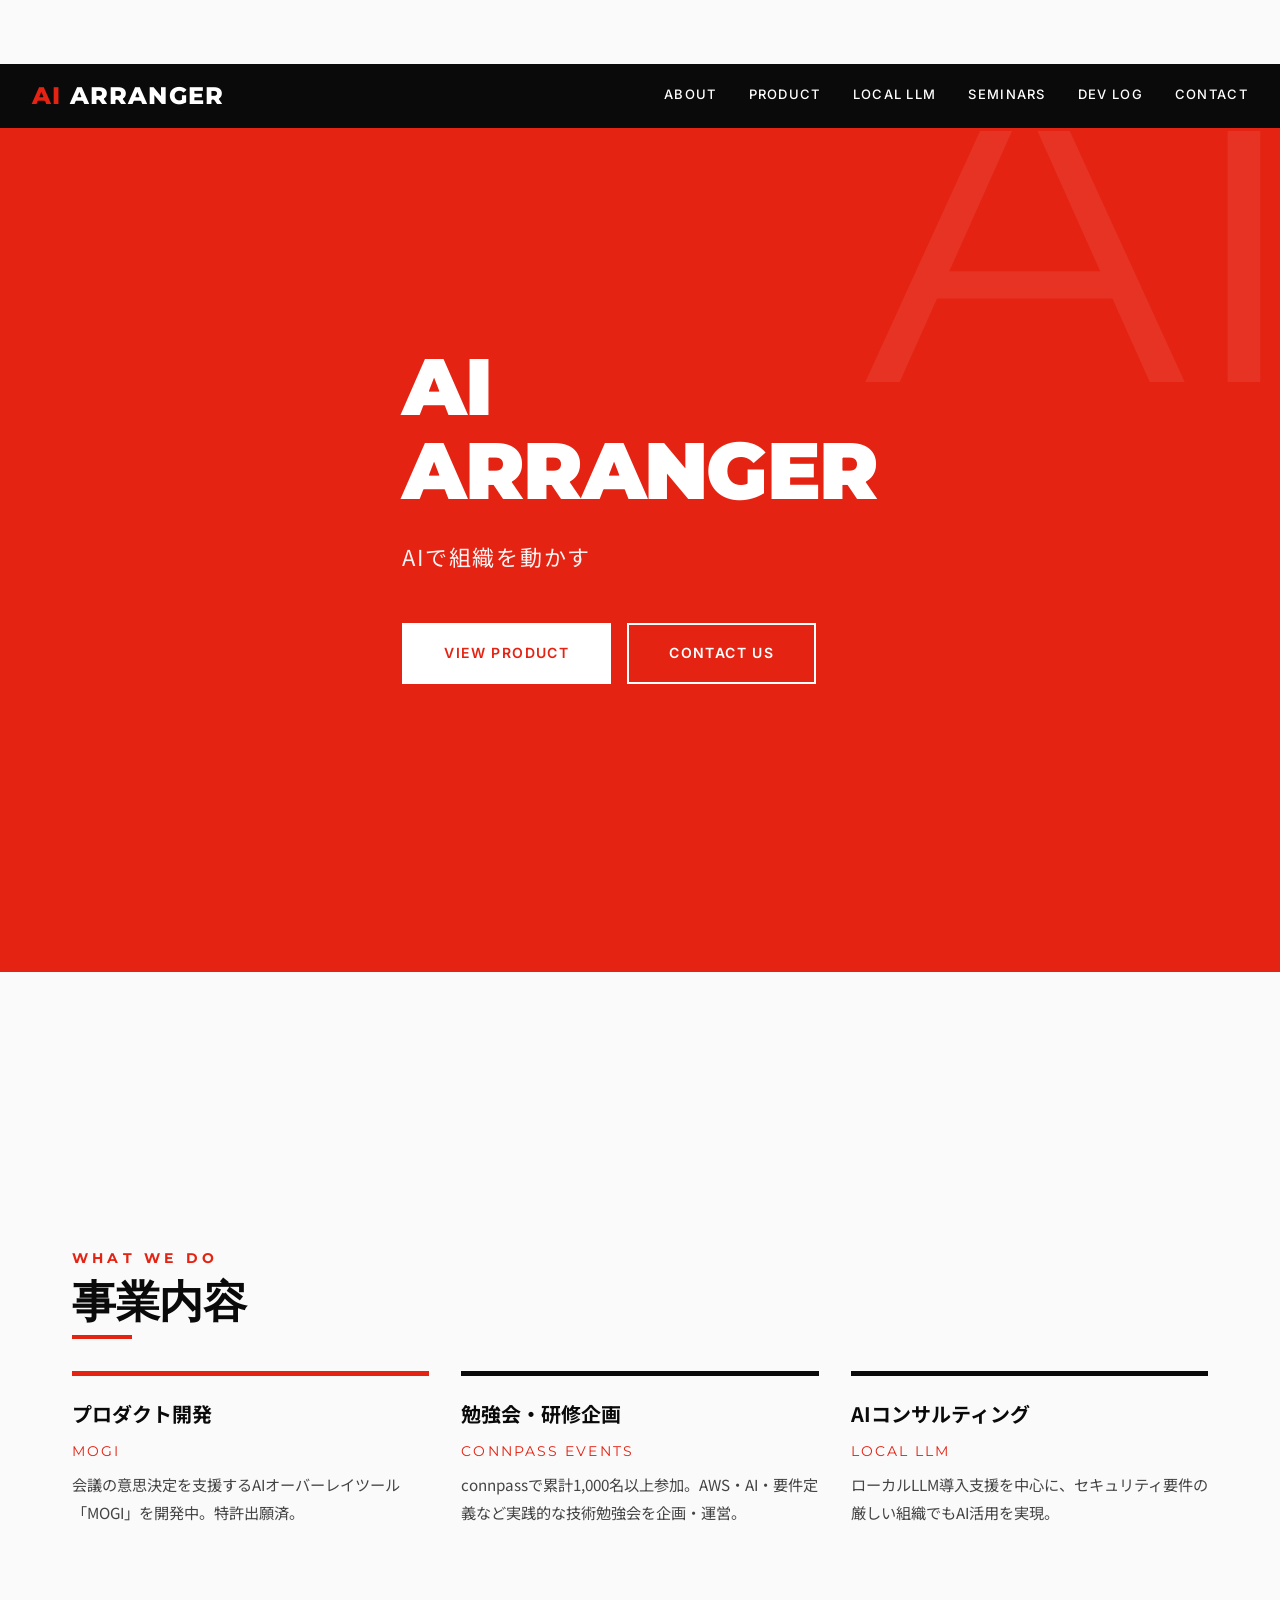
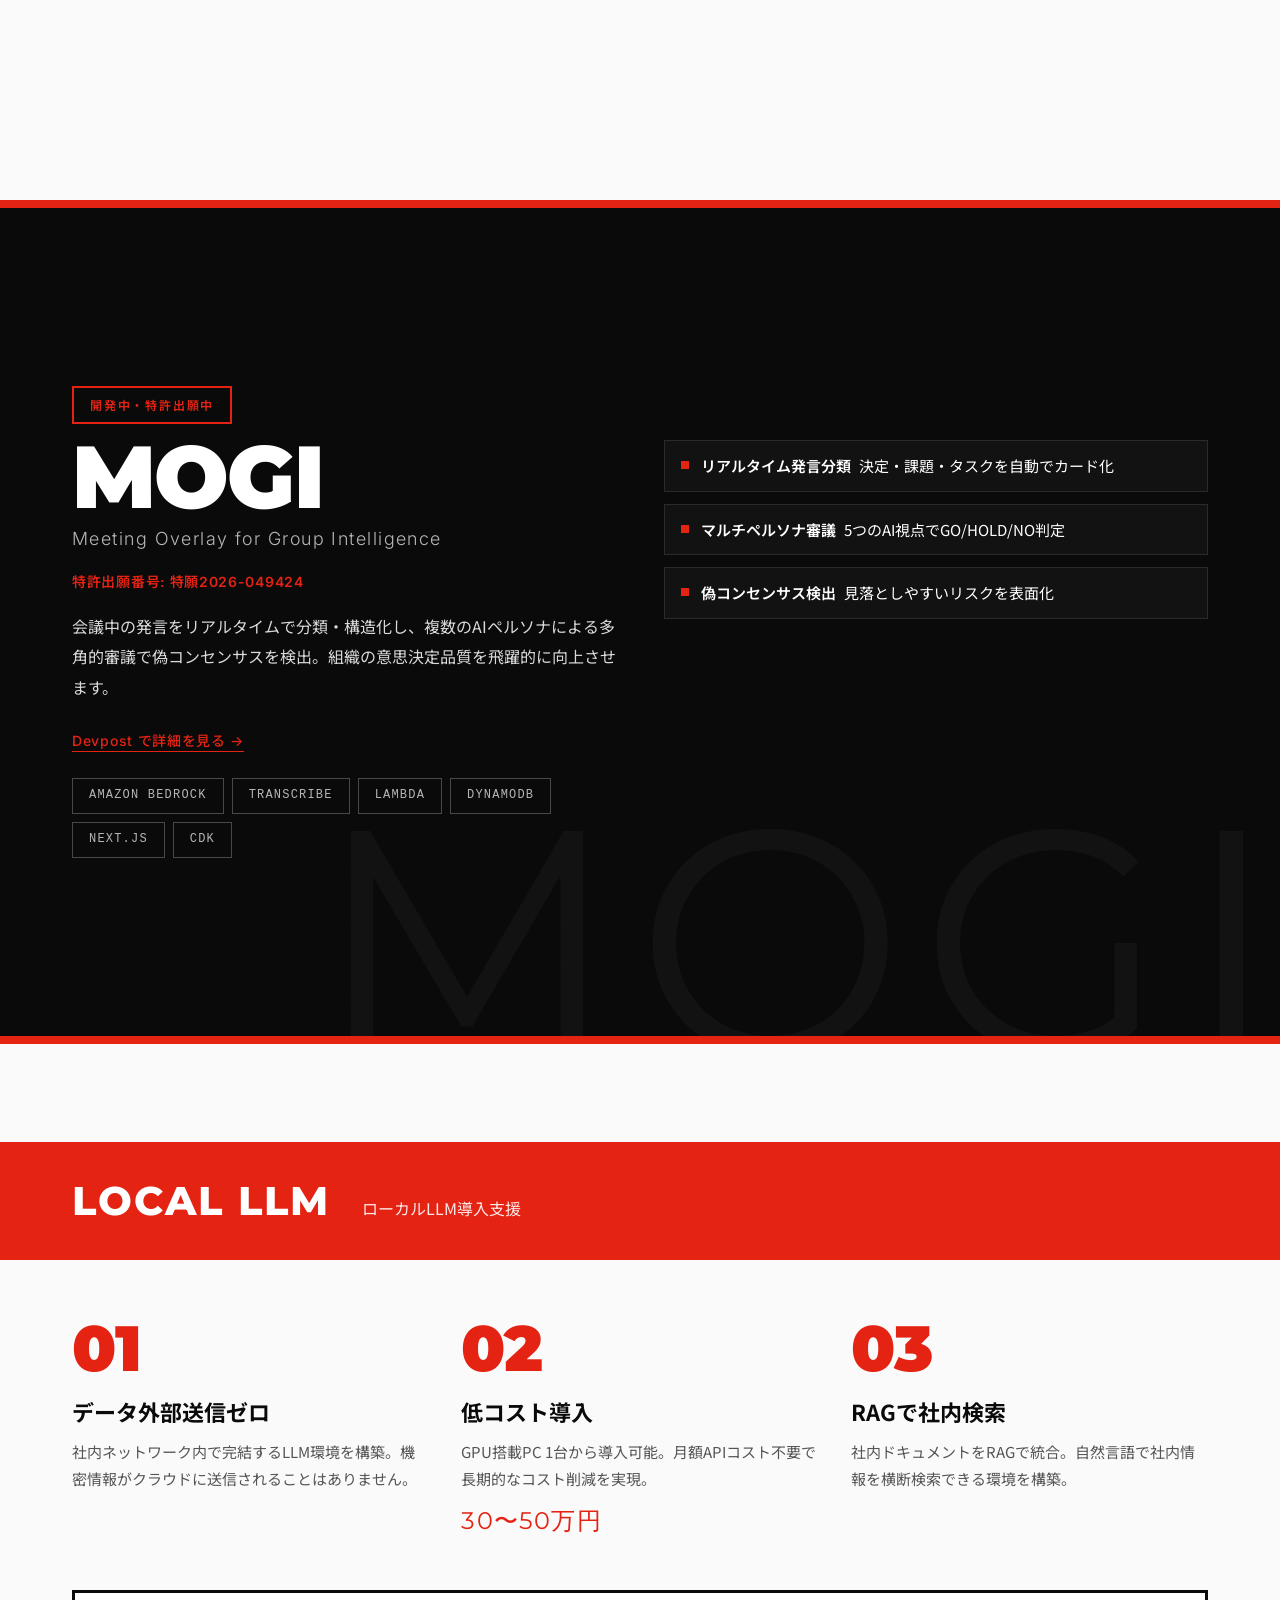
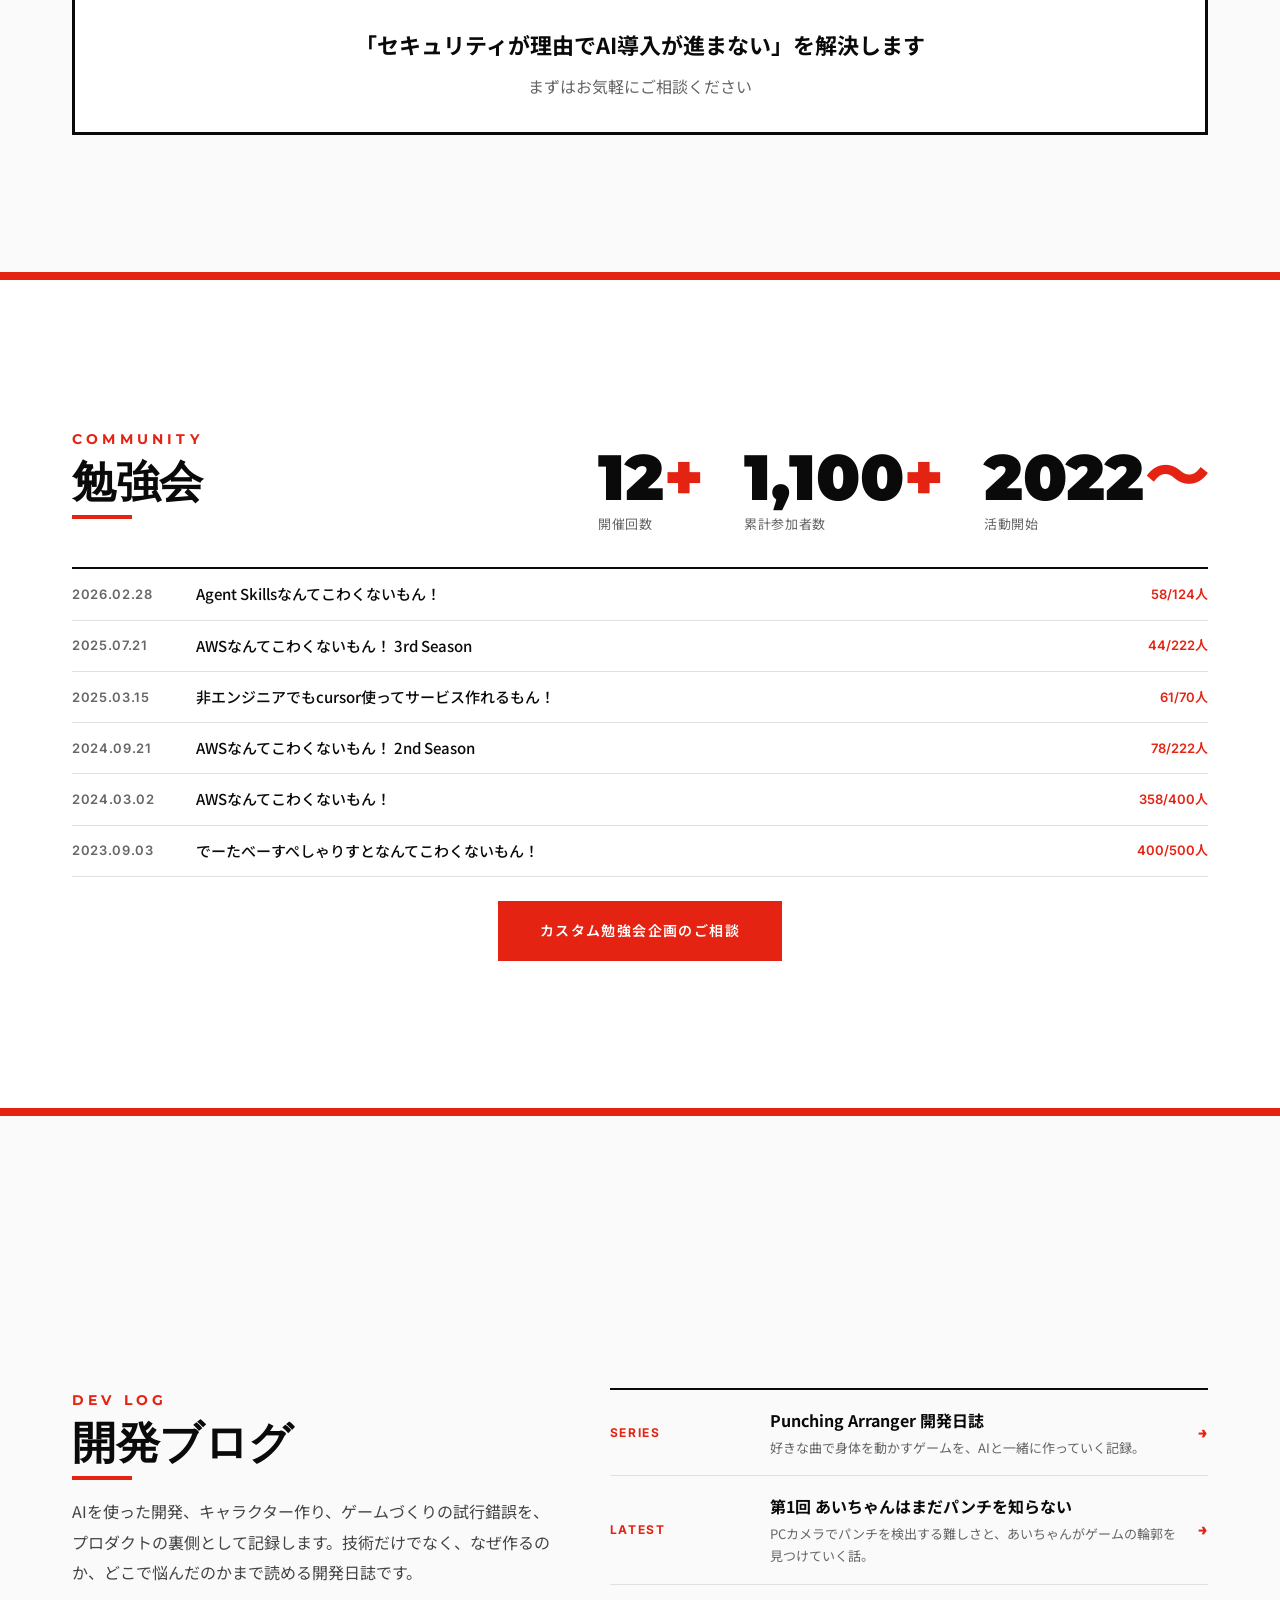
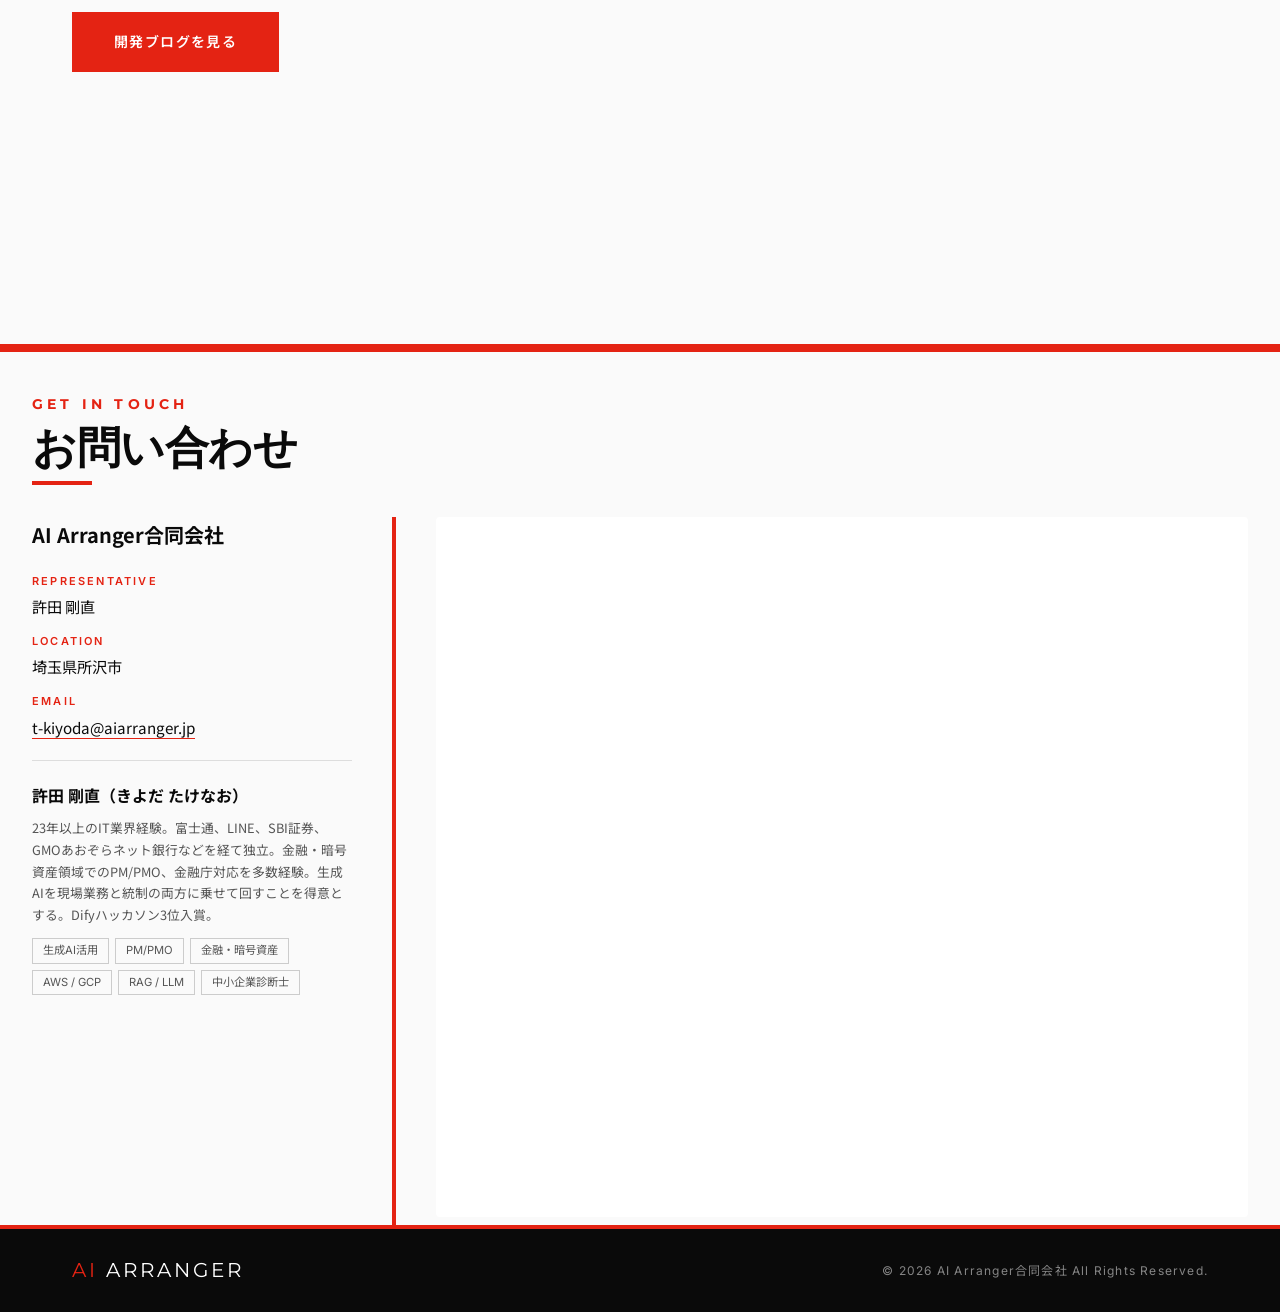
==== index.html @ 2f61cd4c "Sync site from aiarranger-os: add blog and DEV LOG section aiarranger-os/docs/ 配下を反映: - docs/index.h" ====
<!DOCTYPE html>
<html lang="ja">
<head>
<meta charset="UTF-8">
<meta name="viewport" content="width=device-width, initial-scale=1.0">
<title>AI Arranger合同会社 | AIで組織を動かす</title>
<link rel="preconnect" href="https://fonts.googleapis.com">
<link rel="preconnect" href="https://fonts.gstatic.com" crossorigin>
<link href="https://fonts.googleapis.com/css2?family=Montserrat:wght@400;500;600;700;800;900&family=Inter:wght@300;400;500;600;700&family=Noto+Sans+JP:wght@300;400;500;600;700&display=swap" rel="stylesheet">
<style>
/* ===== RESET & BASE ===== */
*, *::before, *::after {
  margin: 0;
  padding: 0;
  box-sizing: border-box;
}

:root {
  --red: #e42313;
  --black: #0a0a0a;
  --white: #ffffff;
  --bg: #fafafa;
  --font-display: 'Montserrat', sans-serif;
  --font-body: 'Inter', 'Noto Sans JP', sans-serif;
  --font-jp: 'Noto Sans JP', sans-serif;
  --font-mono: 'IBM Plex Mono', 'Courier New', monospace;
  --grid-gap: 2rem;
}

html {
  scroll-behavior: smooth;
  font-size: 16px;
  scroll-snap-type: y mandatory;
}

body {
  font-family: var(--font-body);
  background: var(--bg);
  color: var(--black);
  line-height: 1.75;
  -webkit-font-smoothing: antialiased;
  -moz-osx-font-smoothing: grayscale;
}

img {
  max-width: 100%;
  display: block;
}

a {
  color: inherit;
  text-decoration: none;
}

ul, ol {
  list-style: none;
}

/* ===== SCROLL SNAP ===== */
.snap-section {
  scroll-snap-align: start;
  scroll-margin-top: 64px;
  min-height: calc(100vh - 64px);
  display: flex;
  flex-direction: column;
  justify-content: center;
}

.hero {
  scroll-snap-align: start;
  min-height: 100vh;
  display: flex;
  align-items: center;
}

/* Hide red-block dividers for clean snap */
.red-block {
  display: none !important;
}

/* ===== UTILITY ===== */
.container {
  max-width: 1200px;
  margin: 0 auto;
  padding: 0 2rem;
}

.container--wide {
  max-width: 1400px;
  margin: 0 auto;
  padding: 0 2rem;
}

.section-label {
  font-family: var(--font-display);
  font-size: 0.875rem;
  font-weight: 700;
  letter-spacing: 0.3em;
  text-transform: uppercase;
  color: var(--red);
  margin-bottom: 0.5rem;
}

.section-title {
  font-family: var(--font-display);
  font-size: 2.75rem;
  font-weight: 900;
  letter-spacing: -0.01em;
  line-height: 1;
  margin-bottom: 0.75rem;
}

.red-rule {
  width: 60px;
  height: 4px;
  background: var(--red);
  border: none;
  margin-bottom: 1rem;
}

/* ===== NAVIGATION ===== */
.nav {
  position: fixed;
  top: 0;
  left: 0;
  width: 100%;
  background: var(--black);
  z-index: 1000;
  border-bottom: 3px solid var(--red);
}

.nav__inner {
  display: flex;
  align-items: center;
  justify-content: space-between;
  height: 64px;
  max-width: 1400px;
  margin: 0 auto;
  padding: 0 2rem;
}

.nav__logo {
  font-family: var(--font-display);
  font-size: 1.5rem;
  font-weight: 800;
  color: var(--white);
  letter-spacing: 0.05em;
}

.nav__logo span {
  color: var(--red);
}

.nav__links {
  display: flex;
  gap: 2rem;
  align-items: center;
}

.nav__links a {
  font-family: var(--font-body);
  font-size: 0.8125rem;
  font-weight: 500;
  color: var(--white);
  letter-spacing: 0.1em;
  text-transform: uppercase;
  position: relative;
  padding-bottom: 4px;
  transition: color 0.2s;
}

.nav__links a::after {
  content: '';
  position: absolute;
  bottom: 0;
  left: 0;
  width: 0;
  height: 2px;
  background: var(--red);
  transition: width 0.3s ease;
}

.nav__links a:hover::after {
  width: 100%;
}

.nav__links a:hover {
  color: var(--red);
}

/* Mobile menu toggle */
.nav__toggle {
  display: none;
  flex-direction: column;
  gap: 5px;
  cursor: pointer;
  background: none;
  border: none;
  padding: 4px;
}

.nav__toggle span {
  display: block;
  width: 24px;
  height: 2px;
  background: var(--white);
  transition: transform 0.3s, opacity 0.3s;
}

/* ===== HERO ===== */
.hero {
  background: var(--red);
  padding: 2rem;
  margin-top: 64px;
  position: relative;
  overflow: hidden;
  box-sizing: border-box;
}

.hero::before {
  content: 'AI';
  position: absolute;
  top: -0.15em;
  right: -0.05em;
  font-family: var(--font-display);
  font-size: 28rem;
  color: rgba(255, 255, 255, 0.07);
  line-height: 1;
  pointer-events: none;
  letter-spacing: -0.02em;
}

.hero__inner {
  max-width: 1200px;
  margin: 0 auto;
  position: relative;
  z-index: 1;
}

.hero__title {
  font-family: var(--font-display);
  font-size: 5rem;
  font-weight: 900;
  color: var(--white);
  letter-spacing: -0.02em;
  line-height: 1.05;
  text-transform: uppercase;
  margin-bottom: 1.5rem;
}

.hero__tagline {
  font-family: var(--font-jp);
  font-size: 1.375rem;
  font-weight: 400;
  color: var(--white);
  letter-spacing: 0.08em;
  margin-bottom: 3rem;
  opacity: 0.95;
}

.hero__actions {
  display: flex;
  gap: 1rem;
  flex-wrap: wrap;
}

.btn {
  display: inline-block;
  font-family: var(--font-body);
  font-size: 0.875rem;
  font-weight: 600;
  letter-spacing: 0.1em;
  text-transform: uppercase;
  padding: 1rem 2.5rem;
  border: 2px solid var(--white);
  background: var(--white);
  color: var(--red);
  cursor: pointer;
  transition: all 0.25s ease;
  border-radius: 0;
}

.btn:hover {
  background: transparent;
  color: var(--white);
}

.btn--outline {
  background: transparent;
  color: var(--white);
}

.btn--outline:hover {
  background: var(--white);
  color: var(--red);
}

.btn--dark {
  border-color: var(--red);
  background: var(--red);
  color: var(--white);
}

.btn--dark:hover {
  background: transparent;
  color: var(--red);
  border-color: var(--red);
}

/* ===== RED DIVIDER BLOCK ===== */
.red-block {
  background: var(--red);
  height: 8px;
}

.red-block--thick {
  height: 80px;
  display: flex;
  align-items: center;
  justify-content: center;
}

.red-block--thick .label {
  font-family: var(--font-display);
  font-size: 1.25rem;
  font-weight: 700;
  letter-spacing: 0.3em;
  color: var(--white);
  text-transform: uppercase;
}

/* ===== ABOUT (事業内容) ===== */
.about {
  padding: 3rem 0;
  background: var(--bg);
  border-top: 8px solid var(--red);
}

.about__header {
  margin-bottom: 2rem;
}

.about__grid {
  display: grid;
  grid-template-columns: repeat(3, 1fr);
  gap: var(--grid-gap);
}

.about__card {
  padding-top: 1.25rem;
  border-top: 5px solid var(--black);
}

.about__card:first-child {
  border-top-color: var(--red);
}

.about__card-number {
  font-family: var(--font-display);
  font-size: 3rem;
  font-weight: 900;
  color: var(--red);
  line-height: 1;
  margin-bottom: 0.5rem;
  opacity: 0.3;
}

.about__card:first-child .about__card-number {
  opacity: 1;
}

.about__card-icon {
  width: 40px;
  height: 40px;
  margin-bottom: 0.75rem;
  position: relative;
}

/* CSS-only icons */
.icon-product {
  border: 3px solid var(--black);
  width: 40px;
  height: 40px;
  position: relative;
}

.icon-product::before {
  content: '';
  position: absolute;
  top: 8px;
  left: 8px;
  width: 12px;
  height: 12px;
  background: var(--red);
}

.icon-product::after {
  content: '';
  position: absolute;
  bottom: 6px;
  right: 6px;
  width: 16px;
  height: 3px;
  background: var(--black);
  box-shadow: 0 -6px 0 var(--black);
}

.icon-seminar {
  width: 40px;
  height: 40px;
  border-bottom: 3px solid var(--black);
  position: relative;
}

.icon-seminar::before {
  content: '';
  position: absolute;
  bottom: 0;
  left: 4px;
  width: 10px;
  height: 28px;
  border: 3px solid var(--black);
  border-bottom: none;
}

.icon-seminar::after {
  content: '';
  position: absolute;
  bottom: 0;
  right: 4px;
  width: 10px;
  height: 20px;
  border: 3px solid var(--black);
  border-bottom: none;
}

.icon-consulting {
  width: 40px;
  height: 40px;
  border: 3px solid var(--black);
  border-radius: 50%;
  position: relative;
}

.icon-consulting::before {
  content: '';
  position: absolute;
  top: 50%;
  left: 50%;
  transform: translate(-50%, -50%);
  width: 14px;
  height: 14px;
  background: var(--red);
  border-radius: 50%;
}

.about__card-title {
  font-family: var(--font-jp);
  font-size: 1.25rem;
  font-weight: 700;
  margin-bottom: 0.5rem;
}

.about__card-subtitle {
  font-family: var(--font-display);
  font-size: 0.875rem;
  letter-spacing: 0.15em;
  color: var(--red);
  margin-bottom: 0.5rem;
  text-transform: uppercase;
}

.about__card-text {
  font-family: var(--font-jp);
  font-size: 0.95rem;
  line-height: 1.8;
  color: #444;
}

/* ===== PRODUCT (MOGI) ===== */
.product {
  background: var(--black);
  color: var(--white);
  padding: 3rem 0;
  position: relative;
  overflow: hidden;
  border-top: 8px solid var(--red);
}

.product::after {
  content: 'MOGI';
  position: absolute;
  bottom: -0.2em;
  right: -0.05em;
  font-family: var(--font-display);
  font-size: 20rem;
  color: rgba(255, 255, 255, 0.03);
  line-height: 1;
  pointer-events: none;
  letter-spacing: 0.05em;
}

.product__badge {
  display: inline-block;
  font-family: var(--font-body);
  font-size: 0.75rem;
  font-weight: 600;
  letter-spacing: 0.15em;
  text-transform: uppercase;
  padding: 0.4rem 1rem;
  border: 2px solid var(--red);
  color: var(--red);
  margin-bottom: 1rem;
}

.product__layout {
  display: grid;
  grid-template-columns: 1fr 1fr;
  gap: 3rem;
  align-items: start;
}

.product__title {
  font-family: var(--font-display);
  font-size: 5.5rem;
  font-weight: 900;
  letter-spacing: -0.02em;
  line-height: 0.85;
  margin-bottom: 0.5rem;
  position: relative;
  z-index: 1;
}

.product__subtitle {
  font-family: var(--font-body);
  font-size: 1.125rem;
  font-weight: 300;
  letter-spacing: 0.08em;
  opacity: 0.7;
  margin-bottom: 1rem;
}

.product__patent {
  font-family: var(--font-body);
  font-size: 0.875rem;
  color: var(--red);
  font-weight: 600;
  letter-spacing: 0.05em;
  margin-bottom: 1rem;
}

.product__desc {
  font-family: var(--font-jp);
  font-size: 1rem;
  line-height: 1.9;
  max-width: 700px;
  opacity: 0.85;
  margin-bottom: 1.5rem;
}

.product__features {
  display: flex;
  flex-direction: column;
  gap: 0.75rem;
  position: relative;
  z-index: 1;
}

.product__feature {
  display: flex;
  align-items: flex-start;
  gap: 0.75rem;
  padding: 0.75rem 1rem;
  border: 1px solid rgba(255, 255, 255, 0.1);
  background: rgba(255, 255, 255, 0.03);
  transition: border-color 0.3s;
}

.product__feature:hover {
  border-color: var(--red);
}

.product__feature-marker {
  flex-shrink: 0;
  width: 8px;
  height: 8px;
  background: var(--red);
  margin-top: 0.5rem;
}

.product__feature-text {
  font-family: var(--font-jp);
  font-size: 0.9375rem;
  line-height: 1.7;
}

.product__feature-text strong {
  font-weight: 600;
  margin-right: 0.5rem;
}

.product__devpost {
  margin-top: 1.25rem;
}

.product__devpost a {
  font-family: var(--font-body);
  font-size: 0.875rem;
  color: var(--red);
  font-weight: 500;
  letter-spacing: 0.05em;
  border-bottom: 1px solid var(--red);
  padding-bottom: 2px;
  transition: opacity 0.3s;
}

.product__devpost a:hover {
  opacity: 0.7;
}

/* Flow steps */
.product__flow {
  margin-bottom: 3rem;
}

.product__flow-title {
  font-family: var(--font-display);
  font-size: 1.5rem;
  font-weight: 700;
  letter-spacing: 0.2em;
  margin-bottom: 2rem;
  text-transform: uppercase;
}

.product__flow-steps {
  display: grid;
  grid-template-columns: repeat(4, 1fr);
  gap: 1.5rem;
}

.product__flow-step {
  position: relative;
  padding: 1.5rem;
  border: 1px solid rgba(255, 255, 255, 0.15);
}

.product__flow-step-num {
  font-family: var(--font-display);
  font-size: 3rem;
  font-weight: 900;
  color: var(--red);
  line-height: 1;
  margin-bottom: 0.75rem;
}

.product__flow-step-label {
  font-family: var(--font-jp);
  font-size: 0.9375rem;
  font-weight: 500;
}

.product__flow-step-arrow {
  position: absolute;
  right: -1.1rem;
  top: 50%;
  transform: translateY(-50%);
  width: 0;
  height: 0;
  border-top: 8px solid transparent;
  border-bottom: 8px solid transparent;
  border-left: 10px solid var(--red);
  z-index: 2;
}

/* Tech tags */
.product__tech {
  display: flex;
  flex-wrap: wrap;
  gap: 0.5rem;
  margin-top: 1.5rem;
}

.product__tech-tag {
  font-family: 'Courier New', monospace;
  font-size: 0.75rem;
  letter-spacing: 0.1em;
  padding: 0.4rem 1rem;
  border: 1px solid rgba(255, 255, 255, 0.25);
  color: rgba(255, 255, 255, 0.7);
  text-transform: uppercase;
}

/* ===== LOCAL LLM ===== */
.local-llm {
  padding: 0;
  background: var(--bg);
  border-top: 8px solid var(--red);
}

.local-llm__header {
  background: var(--red);
  padding: 1.5rem 0;
}

.local-llm__header .container {
  display: flex;
  align-items: baseline;
  gap: 2rem;
}

.local-llm__header-title {
  font-family: var(--font-display);
  font-size: 2.5rem;
  font-weight: 800;
  color: var(--white);
  letter-spacing: 0.05em;
}

.local-llm__header-sub {
  font-family: var(--font-jp);
  font-size: 1rem;
  color: var(--white);
  opacity: 0.9;
}

.local-llm__body {
  padding: 2.5rem 0;
}

.local-llm__features {
  display: grid;
  grid-template-columns: repeat(3, 1fr);
  gap: var(--grid-gap);
  margin-bottom: 2rem;
}

.local-llm__feature {
  padding: 1rem 0;
}

.local-llm__feature-num {
  font-family: var(--font-display);
  font-size: 4rem;
  font-weight: 900;
  color: var(--red);
  line-height: 1;
  margin-bottom: 0.75rem;
}

.local-llm__feature-title {
  font-family: var(--font-jp);
  font-size: 1.375rem;
  font-weight: 700;
  margin-bottom: 0.5rem;
}

.local-llm__feature-text {
  font-family: var(--font-jp);
  font-size: 0.9375rem;
  color: #555;
  line-height: 1.8;
}

.local-llm__feature-highlight {
  font-family: var(--font-display);
  font-size: 1.5rem;
  color: var(--red);
  letter-spacing: 0.05em;
  margin-top: 0.5rem;
}

/* Steps */
.local-llm__steps-title {
  font-family: var(--font-display);
  font-size: 1.5rem;
  letter-spacing: 0.2em;
  margin-bottom: 2rem;
  text-transform: uppercase;
}

.local-llm__steps {
  display: grid;
  grid-template-columns: repeat(3, 1fr);
  gap: var(--grid-gap);
  margin-bottom: 4rem;
}

.local-llm__step {
  padding: 2rem;
  border-top: 4px solid var(--red);
  background: var(--white);
}

.local-llm__step-num {
  font-family: var(--font-display);
  font-size: 2.5rem;
  font-weight: 900;
  color: var(--red);
  margin-bottom: 0.5rem;
}

.local-llm__step-title {
  font-family: var(--font-jp);
  font-size: 1.125rem;
  font-weight: 600;
  margin-bottom: 0.5rem;
}

.local-llm__step-text {
  font-family: var(--font-jp);
  font-size: 0.875rem;
  color: #555;
  line-height: 1.7;
}

.local-llm__cta {
  text-align: center;
  padding: 2rem;
  border: 3px solid var(--black);
  background: var(--white);
}

.local-llm__cta-text {
  font-family: var(--font-jp);
  font-size: 1.375rem;
  font-weight: 700;
  margin-bottom: 0.5rem;
}

.local-llm__cta-sub {
  font-family: var(--font-jp);
  font-size: 1rem;
  color: #666;
}

/* ===== SEMINARS ===== */
.seminars {
  background: var(--white);
  padding: 3rem 0;
  border-top: 8px solid var(--red);
}

.seminars__header {
  display: grid;
  grid-template-columns: 1fr 1fr;
  gap: 3rem;
  margin-bottom: 2rem;
  align-items: end;
}

.seminars__stats {
  display: flex;
  gap: 2.5rem;
}

.seminars__stat {
  text-align: left;
}

.seminars__stat-num {
  font-family: var(--font-display);
  font-size: 4rem;
  font-weight: 900;
  line-height: 1;
  color: var(--black);
}

.seminars__stat-num span {
  color: var(--red);
}

.seminars__stat-label {
  font-family: var(--font-jp);
  font-size: 0.8125rem;
  color: #666;
  letter-spacing: 0.05em;
  margin-top: 0.25rem;
}

.seminars__list {
  border-top: 2px solid var(--black);
}

.seminars__item {
  display: grid;
  grid-template-columns: 100px 1fr auto;
  gap: 1.5rem;
  padding: 0.75rem 0;
  border-bottom: 1px solid #e0e0e0;
  align-items: center;
  transition: background 0.2s;
}

.seminars__item:hover {
  background: rgba(228, 35, 19, 0.03);
}

a.seminars__item {
  text-decoration: none;
  color: inherit;
  cursor: pointer;
}

.seminars__item-date {
  font-family: var(--font-body);
  font-size: 0.8125rem;
  font-weight: 600;
  letter-spacing: 0.05em;
  color: #666;
  white-space: nowrap;
}

.seminars__item-title {
  font-family: var(--font-jp);
  font-size: 0.9375rem;
  font-weight: 500;
}

.seminars__item-count {
  font-family: var(--font-body);
  font-size: 0.8125rem;
  font-weight: 600;
  color: var(--red);
  white-space: nowrap;
}

.seminars__cta {
  margin-top: 1.5rem;
  text-align: center;
}

/* ===== DEV LOG ===== */
.dev-log {
  padding: 3rem 0;
  background: var(--bg);
  border-top: 8px solid var(--red);
}

.dev-log__layout {
  display: grid;
  grid-template-columns: 0.9fr 1.1fr;
  gap: 3rem;
  align-items: start;
}

.dev-log__lead {
  font-family: var(--font-jp);
  font-size: 1rem;
  line-height: 1.9;
  color: #444;
  margin-bottom: 1.5rem;
  max-width: 620px;
}

.dev-log__list {
  border-top: 2px solid var(--black);
}

.dev-log__item {
  display: grid;
  grid-template-columns: 140px 1fr auto;
  gap: 1.25rem;
  padding: 1rem 0;
  border-bottom: 1px solid #e0e0e0;
  align-items: center;
  transition: background 0.2s;
}

.dev-log__item:hover {
  background: rgba(228, 35, 19, 0.03);
}

.dev-log__item-label {
  font-family: var(--font-body);
  font-size: 0.75rem;
  font-weight: 700;
  letter-spacing: 0.14em;
  text-transform: uppercase;
  color: var(--red);
}

.dev-log__item-title {
  font-family: var(--font-jp);
  font-size: 1rem;
  font-weight: 700;
}

.dev-log__item-meta {
  font-family: var(--font-jp);
  font-size: 0.8125rem;
  line-height: 1.7;
  color: #666;
  margin-top: 0.2rem;
}

.dev-log__item-arrow {
  font-family: var(--font-display);
  font-weight: 800;
  color: var(--red);
}

/* ===== CONTACT ===== */
.contact {
  padding: 2.5rem 0 0;
  background: var(--bg);
  border-top: 8px solid var(--red);
  justify-content: flex-start;
  min-height: auto;
  scroll-snap-align: start;
}

.contact__inner {
  display: grid;
  grid-template-columns: 320px 4px 1fr;
  gap: 2.5rem;
  align-items: start;
  flex: 1;
}

.contact__divider {
  background: var(--red);
  height: 100%;
  min-height: 200px;
}

.contact__info {
  padding-right: 0;
}

.contact__company {
  font-family: var(--font-jp);
  font-size: 1.25rem;
  font-weight: 700;
  margin-bottom: 1.25rem;
}

.contact__detail {
  margin-bottom: 0.75rem;
}

.contact__detail-label {
  font-family: var(--font-body);
  font-size: 0.6875rem;
  font-weight: 600;
  letter-spacing: 0.2em;
  text-transform: uppercase;
  color: var(--red);
  margin-bottom: 0.15rem;
}

.contact__detail-value {
  font-family: var(--font-jp);
  font-size: 0.95rem;
  color: var(--black);
}

.contact__detail-value a {
  border-bottom: 1px solid var(--red);
  text-decoration: none;
  transition: color 0.2s;
}

.contact__detail-value a:hover {
  color: var(--red);
}

.contact__profile {
  margin-top: 1.25rem;
  padding-top: 1.25rem;
  border-top: 1px solid #ddd;
}

.contact__profile-name {
  font-family: var(--font-jp);
  font-size: 1rem;
  font-weight: 700;
  margin-bottom: 0.5rem;
}

.contact__profile-text {
  font-family: var(--font-jp);
  font-size: 0.8rem;
  line-height: 1.7;
  color: #555;
  margin-bottom: 0.75rem;
}

.contact__skills {
  display: flex;
  flex-wrap: wrap;
  gap: 6px;
}

.contact__skill-tag {
  font-family: var(--font-body);
  font-size: 0.7rem;
  padding: 2px 10px;
  border: 1px solid #ccc;
  color: #555;
}

.contact__form {
  width: 100%;
}

.contact__form iframe {
  border-radius: 4px;
  background: var(--white);
  width: 100%;
  min-height: 700px;
}

.contact__form-placeholder-text {
  font-family: var(--font-jp);
  font-size: 0.9375rem;
  color: #999;
  margin-bottom: 1.5rem;
  line-height: 1.8;
}

/* ===== FOOTER ===== */
.footer {
  background: var(--black);
  color: var(--white);
  padding: 1.5rem 0;
  border-top: 4px solid var(--red);
  margin-top: auto;
}

.footer__inner {
  display: flex;
  justify-content: space-between;
  align-items: center;
}

.footer__logo {
  font-family: var(--font-display);
  font-size: 1.25rem;
  letter-spacing: 0.15em;
}

.footer__logo span {
  color: var(--red);
}

.footer__copy {
  font-family: var(--font-body);
  font-size: 0.75rem;
  color: rgba(255, 255, 255, 0.5);
  letter-spacing: 0.1em;
}

/* ===== RESPONSIVE ===== */
@media (max-width: 1024px) {
  .product__layout {
    grid-template-columns: 1fr;
    gap: 2rem;
  }

  .snap-section {
    min-height: auto;
  }
  .hero__title {
    font-size: 4rem;
  }

  .hero::before {
    font-size: 18rem;
  }

  .product__title {
    font-size: 4.5rem;
  }

  .product__features {
    grid-template-columns: 1fr;
  }

  .product__flow-steps {
    grid-template-columns: repeat(2, 1fr);
  }

  .product__flow-step:nth-child(2) .product__flow-step-arrow,
  .product__flow-step:last-child .product__flow-step-arrow {
    display: none;
  }

  .about__grid {
    grid-template-columns: 1fr;
    gap: 3rem;
  }

  .local-llm__features {
    grid-template-columns: 1fr;
  }

  .local-llm__steps {
    grid-template-columns: 1fr;
  }

  .seminars__header {
    grid-template-columns: 1fr;
  }

  .dev-log__layout {
    grid-template-columns: 1fr;
  }

  .contact__inner {
    grid-template-columns: 1fr;
    gap: 1.5rem;
  }

  .contact__divider {
    display: none;
  }

  .contact__form iframe {
    min-height: 800px;
  }
}

@media (max-width: 768px) {
  .nav__links {
    display: none;
    position: absolute;
    top: 64px;
    left: 0;
    width: 100%;
    background: var(--black);
    flex-direction: column;
    padding: 2rem;
    gap: 1.5rem;
    border-top: 1px solid rgba(255, 255, 255, 0.1);
  }

  .nav__links.active {
    display: flex;
  }

  .nav__toggle {
    display: flex;
  }

  .hero {
    padding: 8rem 1.5rem 4rem;
  }

  .hero__title {
    font-size: 2.75rem;
  }

  .hero__tagline {
    font-size: 1.125rem;
  }

  .hero::before {
    font-size: 12rem;
  }

  .section-title {
    font-size: 2.25rem;
  }

  .product__title {
    font-size: 3rem;
  }

  .product__flow-steps {
    grid-template-columns: 1fr;
  }

  .product__flow-step .product__flow-step-arrow {
    display: none;
  }

  .local-llm__header .container {
    flex-direction: column;
    gap: 0.5rem;
  }

  .local-llm__header-title {
    font-size: 2rem;
  }

  .seminars__stats {
    flex-direction: column;
    gap: 1.5rem;
  }

  .seminars__stat-num {
    font-size: 3rem;
  }

  .seminars__item {
    grid-template-columns: 1fr;
    gap: 0.25rem;
  }

  .seminars__item-date {
    font-size: 0.75rem;
  }

  .dev-log__item {
    grid-template-columns: 1fr;
    gap: 0.35rem;
  }

  .footer__inner {
    flex-direction: column;
    gap: 1rem;
    text-align: center;
  }

  .container {
    padding: 0 1.25rem;
  }
}

@media (max-width: 480px) {
  .hero__title {
    font-size: 2.25rem;
  }

  .product__title {
    font-size: 2.5rem;
  }

  .hero__actions {
    flex-direction: column;
  }

  .btn {
    text-align: center;
  }
}
</style>
</head>
<body>

<!-- ===== NAVIGATION ===== -->
<nav class="nav">
  <div class="nav__inner">
    <a href="#" class="nav__logo"><span>AI</span> ARRANGER</a>
    <button class="nav__toggle" aria-label="Menu" onclick="document.querySelector('.nav__links').classList.toggle('active')">
      <span></span>
      <span></span>
      <span></span>
    </button>
    <div class="nav__links">
      <a href="#about">About</a>
      <a href="#product">Product</a>
      <a href="#local-llm">Local LLM</a>
      <a href="#seminars">Seminars</a>
      <a href="#dev-log">Dev Log</a>
      <a href="#contact">Contact</a>
    </div>
  </div>
</nav>

<!-- ===== HERO ===== -->
<section class="hero">
  <div class="hero__inner">
    <h1 class="hero__title">AI<br>ARRANGER</h1>
    <p class="hero__tagline">AIで組織を動かす</p>
    <div class="hero__actions">
      <a href="#product" class="btn">View Product</a>
      <a href="#contact" class="btn btn--outline">Contact Us</a>
    </div>
  </div>
</section>

<!-- ===== RED DIVIDER ===== -->
<div class="red-block"></div>

<!-- ===== ABOUT ===== -->
<section class="about snap-section" id="about">
  <div class="container">
    <div class="about__header">
      <p class="section-label">What We Do</p>
      <h2 class="section-title">事業内容</h2>
      <hr class="red-rule">
    </div>
    <div class="about__grid">
      <div class="about__card">
        <h3 class="about__card-title">プロダクト開発</h3>
        <p class="about__card-subtitle">MOGI</p>
        <p class="about__card-text">会議の意思決定を支援するAIオーバーレイツール「MOGI」を開発中。特許出願済。</p>
      </div>
      <div class="about__card">
        <h3 class="about__card-title">勉強会・研修企画</h3>
        <p class="about__card-subtitle">Connpass Events</p>
        <p class="about__card-text">connpassで累計1,000名以上参加。AWS・AI・要件定義など実践的な技術勉強会を企画・運営。</p>
      </div>
      <div class="about__card">
        <h3 class="about__card-title">AIコンサルティング</h3>
        <p class="about__card-subtitle">Local LLM</p>
        <p class="about__card-text">ローカルLLM導入支援を中心に、セキュリティ要件の厳しい組織でもAI活用を実現。</p>
      </div>
    </div>
  </div>
</section>

<!-- ===== RED DIVIDER WITH LABEL ===== -->
<div class="red-block red-block--thick">
  <span class="label">Product</span>
</div>

<!-- ===== PRODUCT (MOGI) ===== -->
<section class="product snap-section" id="product">
  <div class="container">
    <div class="product__badge">開発中・特許出願中</div>
    <div class="product__layout">
      <div>
        <h2 class="product__title">MOGI</h2>
        <p class="product__subtitle">Meeting Overlay for Group Intelligence</p>
        <p class="product__patent">特許出願番号: 特願2026-049424</p>
        <p class="product__desc">会議中の発言をリアルタイムで分類・構造化し、複数のAIペルソナによる多角的審議で偽コンセンサスを検出。組織の意思決定品質を飛躍的に向上させます。</p>
        <div class="product__devpost">
          <a href="https://devpost.com/software/mogi-meeting-overlay-for-group-intelligence" target="_blank" rel="noopener noreferrer">Devpost で詳細を見る &rarr;</a>
        </div>
        <div class="product__tech">
          <span class="product__tech-tag">Amazon Bedrock</span>
          <span class="product__tech-tag">Transcribe</span>
          <span class="product__tech-tag">Lambda</span>
          <span class="product__tech-tag">DynamoDB</span>
          <span class="product__tech-tag">Next.js</span>
          <span class="product__tech-tag">CDK</span>
        </div>
      </div>
      <div class="product__features">
        <div class="product__feature">
          <div class="product__feature-marker"></div>
          <div class="product__feature-text">
            <strong>リアルタイム発言分類</strong>決定・課題・タスクを自動でカード化
          </div>
        </div>
        <div class="product__feature">
          <div class="product__feature-marker"></div>
          <div class="product__feature-text">
            <strong>マルチペルソナ審議</strong>5つのAI視点でGO/HOLD/NO判定
          </div>
        </div>
        <div class="product__feature">
          <div class="product__feature-marker"></div>
          <div class="product__feature-text">
            <strong>偽コンセンサス検出</strong>見落としやすいリスクを表面化
          </div>
        </div>
      </div>
    </div>
  </div>
</section>

<!-- ===== RED DIVIDER ===== -->
<div class="red-block"></div>

<!-- ===== LOCAL LLM ===== -->
<section class="local-llm snap-section" id="local-llm">
  <div class="local-llm__header">
    <div class="container">
      <h2 class="local-llm__header-title">LOCAL LLM</h2>
      <p class="local-llm__header-sub">ローカルLLM導入支援</p>
    </div>
  </div>
  <div class="local-llm__body">
    <div class="container">
      <div class="local-llm__features">
        <div class="local-llm__feature">
          <div class="local-llm__feature-num">01</div>
          <h3 class="local-llm__feature-title">データ外部送信ゼロ</h3>
          <p class="local-llm__feature-text">社内ネットワーク内で完結するLLM環境を構築。機密情報がクラウドに送信されることはありません。</p>
        </div>
        <div class="local-llm__feature">
          <div class="local-llm__feature-num">02</div>
          <h3 class="local-llm__feature-title">低コスト導入</h3>
          <p class="local-llm__feature-text">GPU搭載PC 1台から導入可能。月額APIコスト不要で長期的なコスト削減を実現。</p>
          <p class="local-llm__feature-highlight">30〜50万円</p>
        </div>
        <div class="local-llm__feature">
          <div class="local-llm__feature-num">03</div>
          <h3 class="local-llm__feature-title">RAGで社内検索</h3>
          <p class="local-llm__feature-text">社内ドキュメントをRAGで統合。自然言語で社内情報を横断検索できる環境を構築。</p>
        </div>
      </div>

      <div class="local-llm__cta">
        <p class="local-llm__cta-text">「セキュリティが理由でAI導入が進まない」を解決します</p>
        <p class="local-llm__cta-sub">まずはお気軽にご相談ください</p>
      </div>
    </div>
  </div>
</section>

<!-- ===== SEMINARS ===== -->
<section class="seminars snap-section" id="seminars">
  <div class="container">
    <div class="seminars__header">
      <div>
        <p class="section-label">Community</p>
        <h2 class="section-title">勉強会</h2>
        <hr class="red-rule">
      </div>
      <div class="seminars__stats">
        <div class="seminars__stat">
          <div class="seminars__stat-num">12<span>+</span></div>
          <div class="seminars__stat-label">開催回数</div>
        </div>
        <div class="seminars__stat">
          <div class="seminars__stat-num">1,100<span>+</span></div>
          <div class="seminars__stat-label">累計参加者数</div>
        </div>
        <div class="seminars__stat">
          <div class="seminars__stat-num">2022<span>〜</span></div>
          <div class="seminars__stat-label">活動開始</div>
        </div>
      </div>
    </div>

    <div class="seminars__list">
      <a class="seminars__item" href="https://connpass.com/event/381544/" target="_blank" rel="noopener noreferrer">
        <div class="seminars__item-date">2026.02.28</div>
        <div class="seminars__item-title">Agent Skillsなんてこわくないもん！</div>
        <div class="seminars__item-count">58/124人</div>
      </a>
      <a class="seminars__item" href="https://connpass.com/event/360946/" target="_blank" rel="noopener noreferrer">
        <div class="seminars__item-date">2025.07.21</div>
        <div class="seminars__item-title">AWSなんてこわくないもん！ 3rd Season</div>
        <div class="seminars__item-count">44/222人</div>
      </a>
      <a class="seminars__item" href="https://connpass.com/event/343940/" target="_blank" rel="noopener noreferrer">
        <div class="seminars__item-date">2025.03.15</div>
        <div class="seminars__item-title">非エンジニアでもcursor使ってサービス作れるもん！</div>
        <div class="seminars__item-count">61/70人</div>
      </a>
      <a class="seminars__item" href="https://connpass.com/event/329600/" target="_blank" rel="noopener noreferrer">
        <div class="seminars__item-date">2024.09.21</div>
        <div class="seminars__item-title">AWSなんてこわくないもん！ 2nd Season</div>
        <div class="seminars__item-count">78/222人</div>
      </a>
      <a class="seminars__item" href="https://connpass.com/event/303514/" target="_blank" rel="noopener noreferrer">
        <div class="seminars__item-date">2024.03.02</div>
        <div class="seminars__item-title">AWSなんてこわくないもん！</div>
        <div class="seminars__item-count">358/400人</div>
      </a>
      <a class="seminars__item" href="https://connpass.com/event/290174/" target="_blank" rel="noopener noreferrer">
        <div class="seminars__item-date">2023.09.03</div>
        <div class="seminars__item-title">でーたべーすぺしゃりすとなんてこわくないもん！</div>
        <div class="seminars__item-count">400/500人</div>
      </a>
    </div>

    <div class="seminars__cta">
      <a href="#contact" class="btn btn--dark">カスタム勉強会企画のご相談</a>
    </div>
  </div>
</section>

<!-- ===== RED DIVIDER ===== -->
<div class="red-block"></div>

<!-- ===== DEV LOG ===== -->
<section class="dev-log snap-section" id="dev-log">
  <div class="container">
    <div class="dev-log__layout">
      <div>
        <p class="section-label">Dev Log</p>
        <h2 class="section-title">開発ブログ</h2>
        <hr class="red-rule">
        <p class="dev-log__lead">AIを使った開発、キャラクター作り、ゲームづくりの試行錯誤を、プロダクトの裏側として記録します。技術だけでなく、なぜ作るのか、どこで悩んだのかまで読める開発日誌です。</p>
        <a href="blog/" class="btn btn--dark">開発ブログを見る</a>
      </div>
      <div class="dev-log__list">
        <a class="dev-log__item" href="blog/punching-arranger/">
          <div class="dev-log__item-label">Series</div>
          <div>
            <div class="dev-log__item-title">Punching Arranger 開発日誌</div>
            <div class="dev-log__item-meta">好きな曲で身体を動かすゲームを、AIと一緒に作っていく記録。</div>
          </div>
          <div class="dev-log__item-arrow">&rarr;</div>
        </a>
        <a class="dev-log__item" href="blog/punching-arranger/001-aichan-does-not-know-punch.html">
          <div class="dev-log__item-label">Latest</div>
          <div>
            <div class="dev-log__item-title">第1回 あいちゃんはまだパンチを知らない</div>
            <div class="dev-log__item-meta">PCカメラでパンチを検出する難しさと、あいちゃんがゲームの輪郭を見つけていく話。</div>
          </div>
          <div class="dev-log__item-arrow">&rarr;</div>
        </a>
      </div>
    </div>
  </div>
</section>

<!-- ===== RED DIVIDER ===== -->
<div class="red-block"></div>

<!-- ===== CONTACT ===== -->
<section class="contact" id="contact">
  <div class="container--wide">
    <div class="about__header">
      <p class="section-label">Get in Touch</p>
      <h2 class="section-title">お問い合わせ</h2>
      <hr class="red-rule">
    </div>
    <div class="contact__inner">
      <div class="contact__info">
        <h3 class="contact__company">AI Arranger合同会社</h3>
        <div class="contact__detail">
          <div class="contact__detail-label">Representative</div>
          <div class="contact__detail-value">許田 剛直</div>
        </div>
        <div class="contact__detail">
          <div class="contact__detail-label">Location</div>
          <div class="contact__detail-value">埼玉県所沢市</div>
        </div>
        <div class="contact__detail">
          <div class="contact__detail-label">Email</div>
          <div class="contact__detail-value"><a href="mailto:t-kiyoda@aiarranger.jp">t-kiyoda@aiarranger.jp</a></div>
        </div>
        <div class="contact__profile">
          <h4 class="contact__profile-name">許田 剛直（きよだ たけなお）</h4>
          <p class="contact__profile-text">23年以上のIT業界経験。富士通、LINE、SBI証券、GMOあおぞらネット銀行などを経て独立。金融・暗号資産領域でのPM/PMO、金融庁対応を多数経験。生成AIを現場業務と統制の両方に乗せて回すことを得意とする。Difyハッカソン3位入賞。</p>
          <div class="contact__skills">
            <span class="contact__skill-tag">生成AI活用</span>
            <span class="contact__skill-tag">PM/PMO</span>
            <span class="contact__skill-tag">金融・暗号資産</span>
            <span class="contact__skill-tag">AWS / GCP</span>
            <span class="contact__skill-tag">RAG / LLM</span>
            <span class="contact__skill-tag">中小企業診断士</span>
          </div>
        </div>
      </div>
      <div class="contact__divider"></div>
      <div class="contact__form">
        <iframe
          src="https://docs.google.com/forms/d/e/1FAIpQLSf6QFTPgRlixZjN2cVZmnHWV0lXvlzwcbqWAAAEsJVRHYKgQg/viewform?embedded=true"
          frameborder="0"
          marginheight="0"
          marginwidth="0"
          title="お問い合わせフォーム">
          読み込んでいます…
        </iframe>
      </div>
    </div>
  </div>
  <footer class="footer">
    <div class="container">
      <div class="footer__inner">
        <div class="footer__logo"><span>AI</span> ARRANGER</div>
        <div class="footer__copy">&copy; 2026 AI Arranger合同会社 All Rights Reserved.</div>
      </div>
    </div>
  </footer>
</section>

<script>
// Smooth scroll for nav links with offset for fixed nav
document.querySelectorAll('a[href^="#"]').forEach(function(a) {
  a.addEventListener('click', function(e) {
    e.preventDefault();
    var target = document.querySelector(this.getAttribute('href'));
    if (target) {
      var offset = 64;
      var top = target.getBoundingClientRect().top + window.pageYOffset - offset;
      window.scrollTo({ top: top, behavior: 'smooth' });
    }
    // Close mobile menu if open
    var links = document.querySelector('.nav__links');
    if (links) links.classList.remove('active');
  });
});
</script>

</body>
</html>
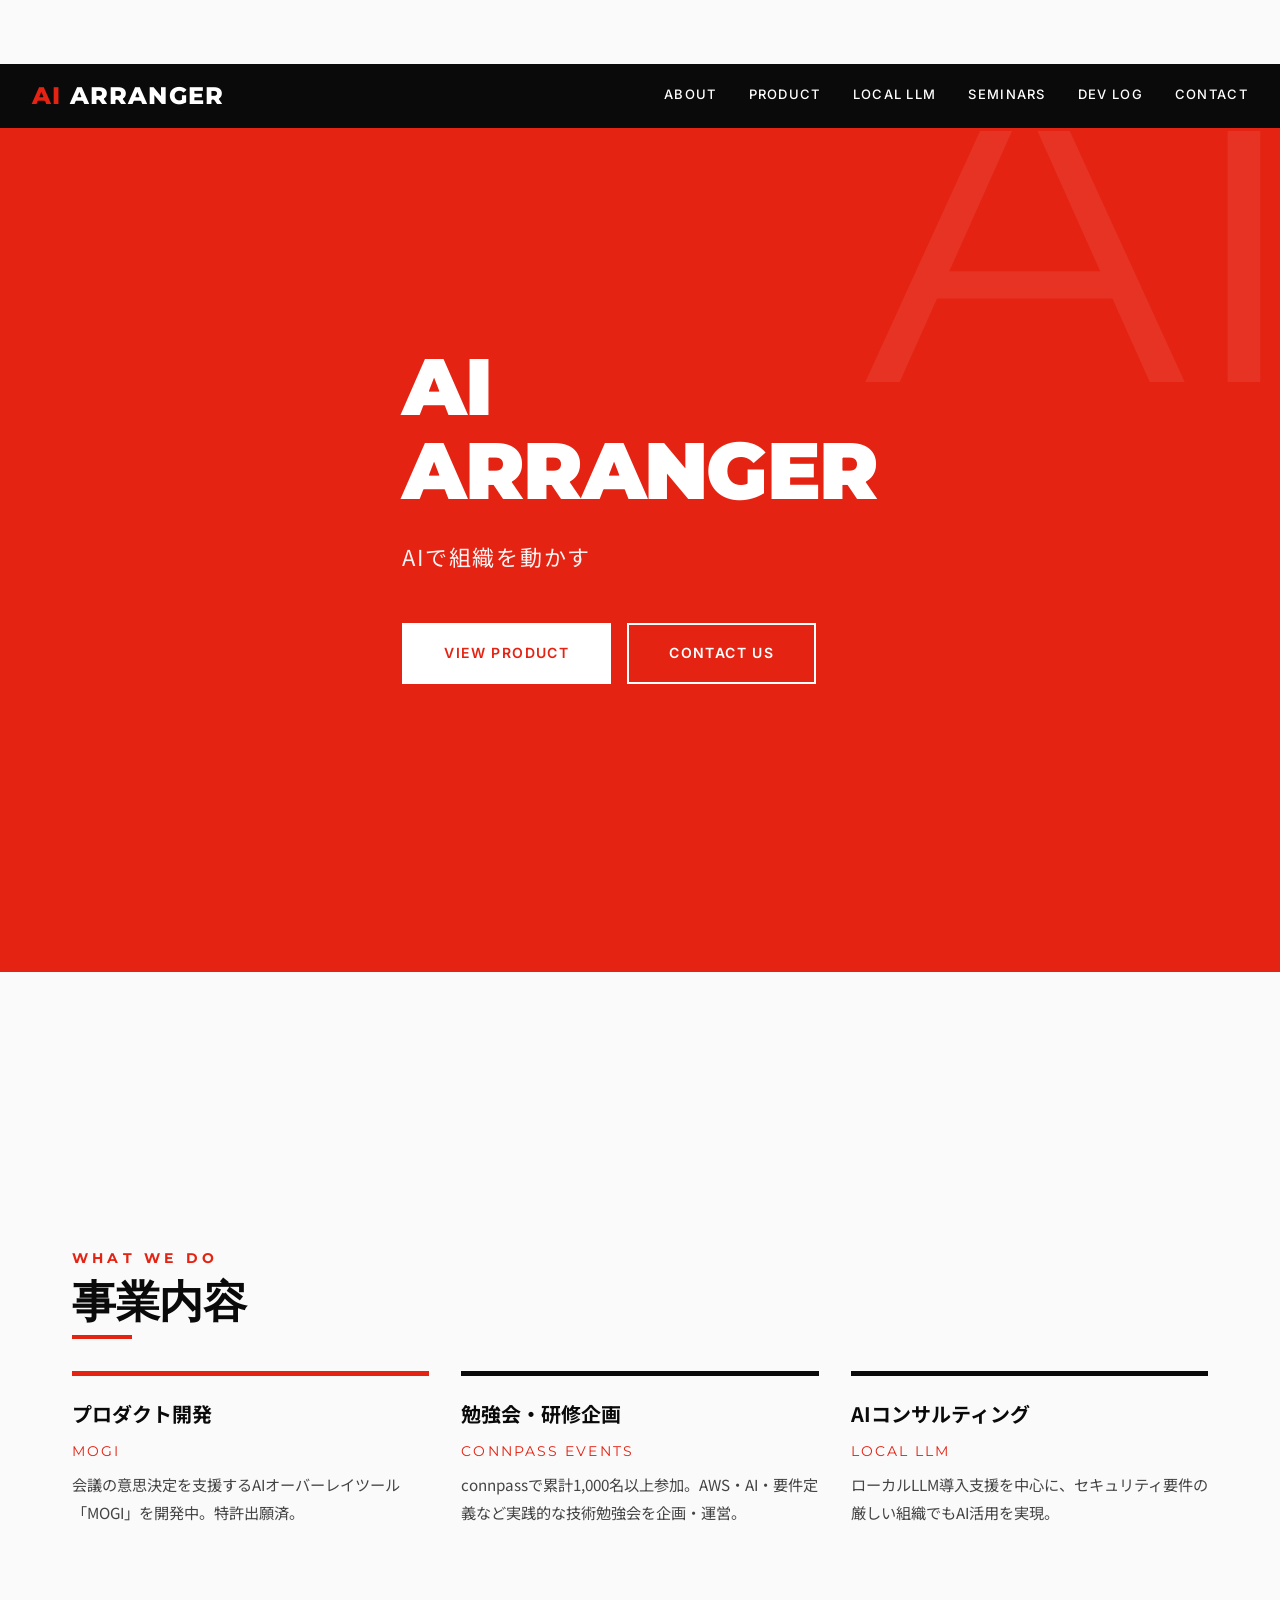
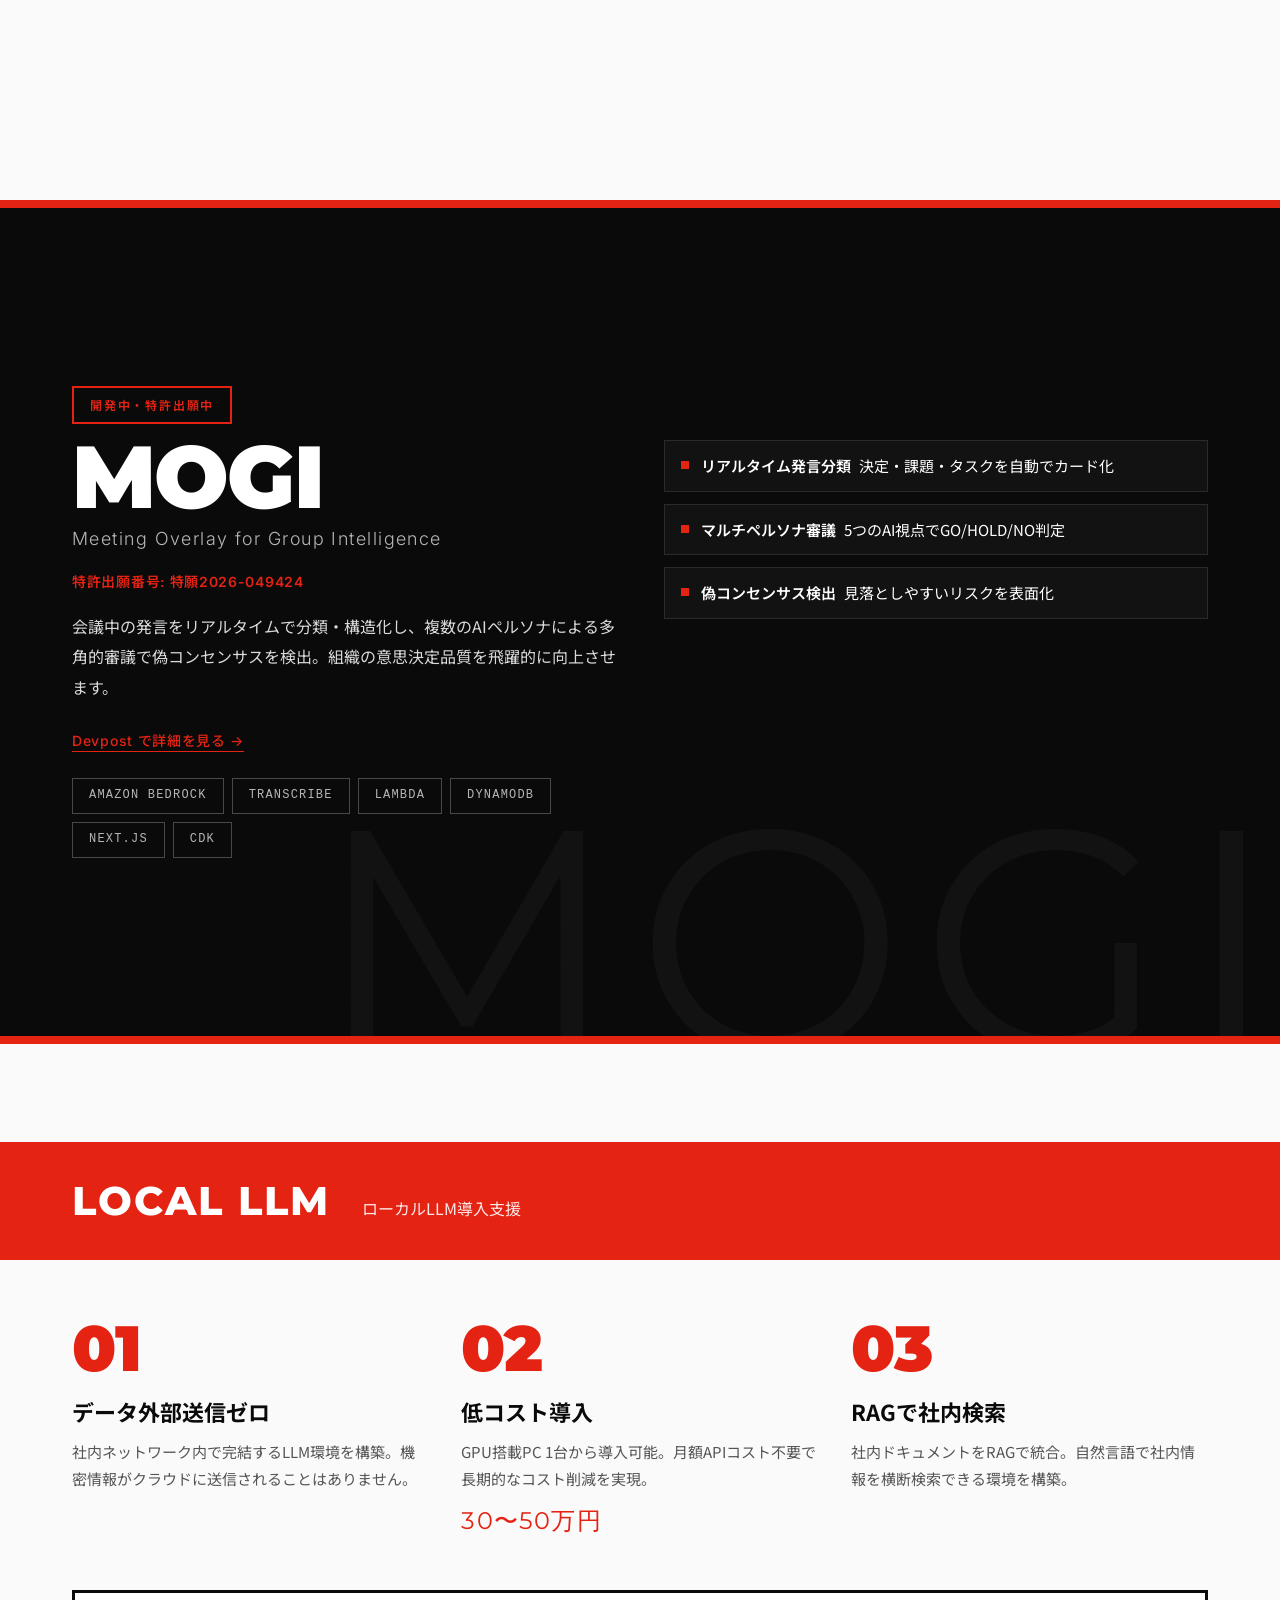
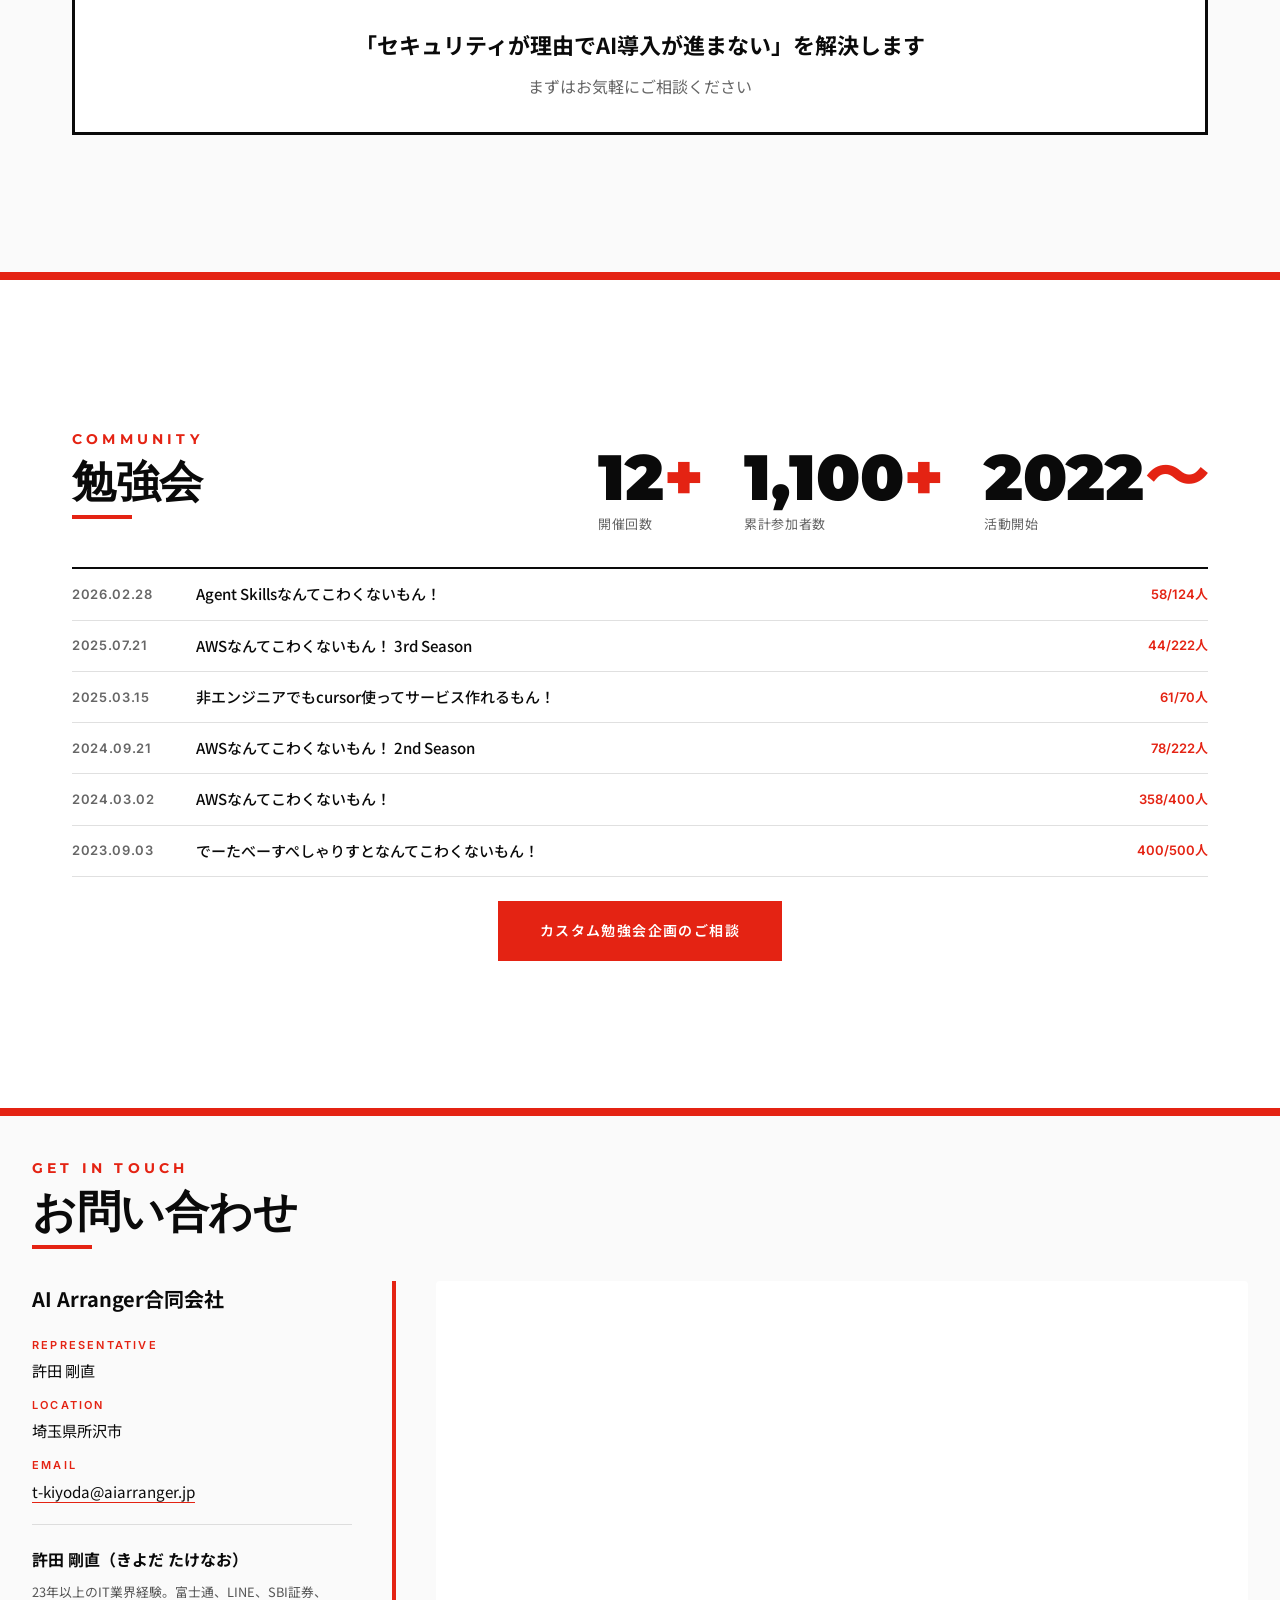
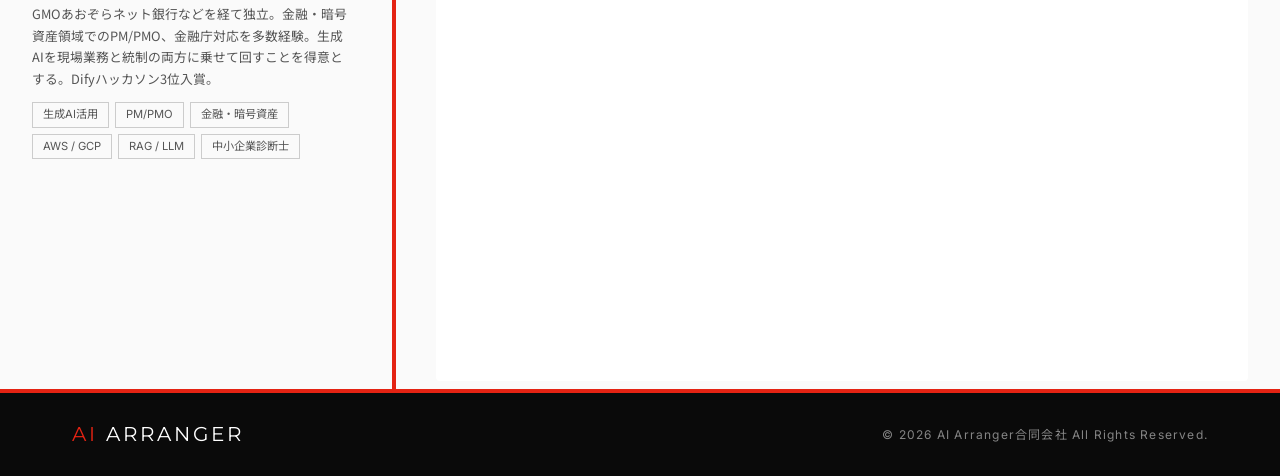
==== commit c62fea27: "Sync site from aiarranger-os: refine blog top and DEV LOG styling Co-Authored-By: Claude Opus 4.7 (1" ====
--- a/index.html
+++ b/index.html
@@ -929,76 +929,6 @@
   text-align: center;
 }
 
-/* ===== DEV LOG ===== */
-.dev-log {
-  padding: 3rem 0;
-  background: var(--bg);
-  border-top: 8px solid var(--red);
-}
-
-.dev-log__layout {
-  display: grid;
-  grid-template-columns: 0.9fr 1.1fr;
-  gap: 3rem;
-  align-items: start;
-}
-
-.dev-log__lead {
-  font-family: var(--font-jp);
-  font-size: 1rem;
-  line-height: 1.9;
-  color: #444;
-  margin-bottom: 1.5rem;
-  max-width: 620px;
-}
-
-.dev-log__list {
-  border-top: 2px solid var(--black);
-}
-
-.dev-log__item {
-  display: grid;
-  grid-template-columns: 140px 1fr auto;
-  gap: 1.25rem;
-  padding: 1rem 0;
-  border-bottom: 1px solid #e0e0e0;
-  align-items: center;
-  transition: background 0.2s;
-}
-
-.dev-log__item:hover {
-  background: rgba(228, 35, 19, 0.03);
-}
-
-.dev-log__item-label {
-  font-family: var(--font-body);
-  font-size: 0.75rem;
-  font-weight: 700;
-  letter-spacing: 0.14em;
-  text-transform: uppercase;
-  color: var(--red);
-}
-
-.dev-log__item-title {
-  font-family: var(--font-jp);
-  font-size: 1rem;
-  font-weight: 700;
-}
-
-.dev-log__item-meta {
-  font-family: var(--font-jp);
-  font-size: 0.8125rem;
-  line-height: 1.7;
-  color: #666;
-  margin-top: 0.2rem;
-}
-
-.dev-log__item-arrow {
-  font-family: var(--font-display);
-  font-weight: 800;
-  color: var(--red);
-}
-
 /* ===== CONTACT ===== */
 .contact {
   padding: 2.5rem 0 0;
@@ -1199,10 +1129,6 @@
   }
 
   .seminars__header {
-    grid-template-columns: 1fr;
-  }
-
-  .dev-log__layout {
     grid-template-columns: 1fr;
   }
 
@@ -1299,11 +1225,6 @@
 
   .seminars__item-date {
     font-size: 0.75rem;
-  }
-
-  .dev-log__item {
-    grid-template-columns: 1fr;
-    gap: 0.35rem;
   }
 
   .footer__inner {
@@ -1352,7 +1273,7 @@
       <a href="#product">Product</a>
       <a href="#local-llm">Local LLM</a>
       <a href="#seminars">Seminars</a>
-      <a href="#dev-log">Dev Log</a>
+      <a href="blog/">Dev Log</a>
       <a href="#contact">Contact</a>
     </div>
   </div>
@@ -1552,42 +1473,6 @@
 
     <div class="seminars__cta">
       <a href="#contact" class="btn btn--dark">カスタム勉強会企画のご相談</a>
-    </div>
-  </div>
-</section>
-
-<!-- ===== RED DIVIDER ===== -->
-<div class="red-block"></div>
-
-<!-- ===== DEV LOG ===== -->
-<section class="dev-log snap-section" id="dev-log">
-  <div class="container">
-    <div class="dev-log__layout">
-      <div>
-        <p class="section-label">Dev Log</p>
-        <h2 class="section-title">開発ブログ</h2>
-        <hr class="red-rule">
-        <p class="dev-log__lead">AIを使った開発、キャラクター作り、ゲームづくりの試行錯誤を、プロダクトの裏側として記録します。技術だけでなく、なぜ作るのか、どこで悩んだのかまで読める開発日誌です。</p>
-        <a href="blog/" class="btn btn--dark">開発ブログを見る</a>
-      </div>
-      <div class="dev-log__list">
-        <a class="dev-log__item" href="blog/punching-arranger/">
-          <div class="dev-log__item-label">Series</div>
-          <div>
-            <div class="dev-log__item-title">Punching Arranger 開発日誌</div>
-            <div class="dev-log__item-meta">好きな曲で身体を動かすゲームを、AIと一緒に作っていく記録。</div>
-          </div>
-          <div class="dev-log__item-arrow">&rarr;</div>
-        </a>
-        <a class="dev-log__item" href="blog/punching-arranger/001-aichan-does-not-know-punch.html">
-          <div class="dev-log__item-label">Latest</div>
-          <div>
-            <div class="dev-log__item-title">第1回 あいちゃんはまだパンチを知らない</div>
-            <div class="dev-log__item-meta">PCカメラでパンチを検出する難しさと、あいちゃんがゲームの輪郭を見つけていく話。</div>
-          </div>
-          <div class="dev-log__item-arrow">&rarr;</div>
-        </a>
-      </div>
     </div>
   </div>
 </section>
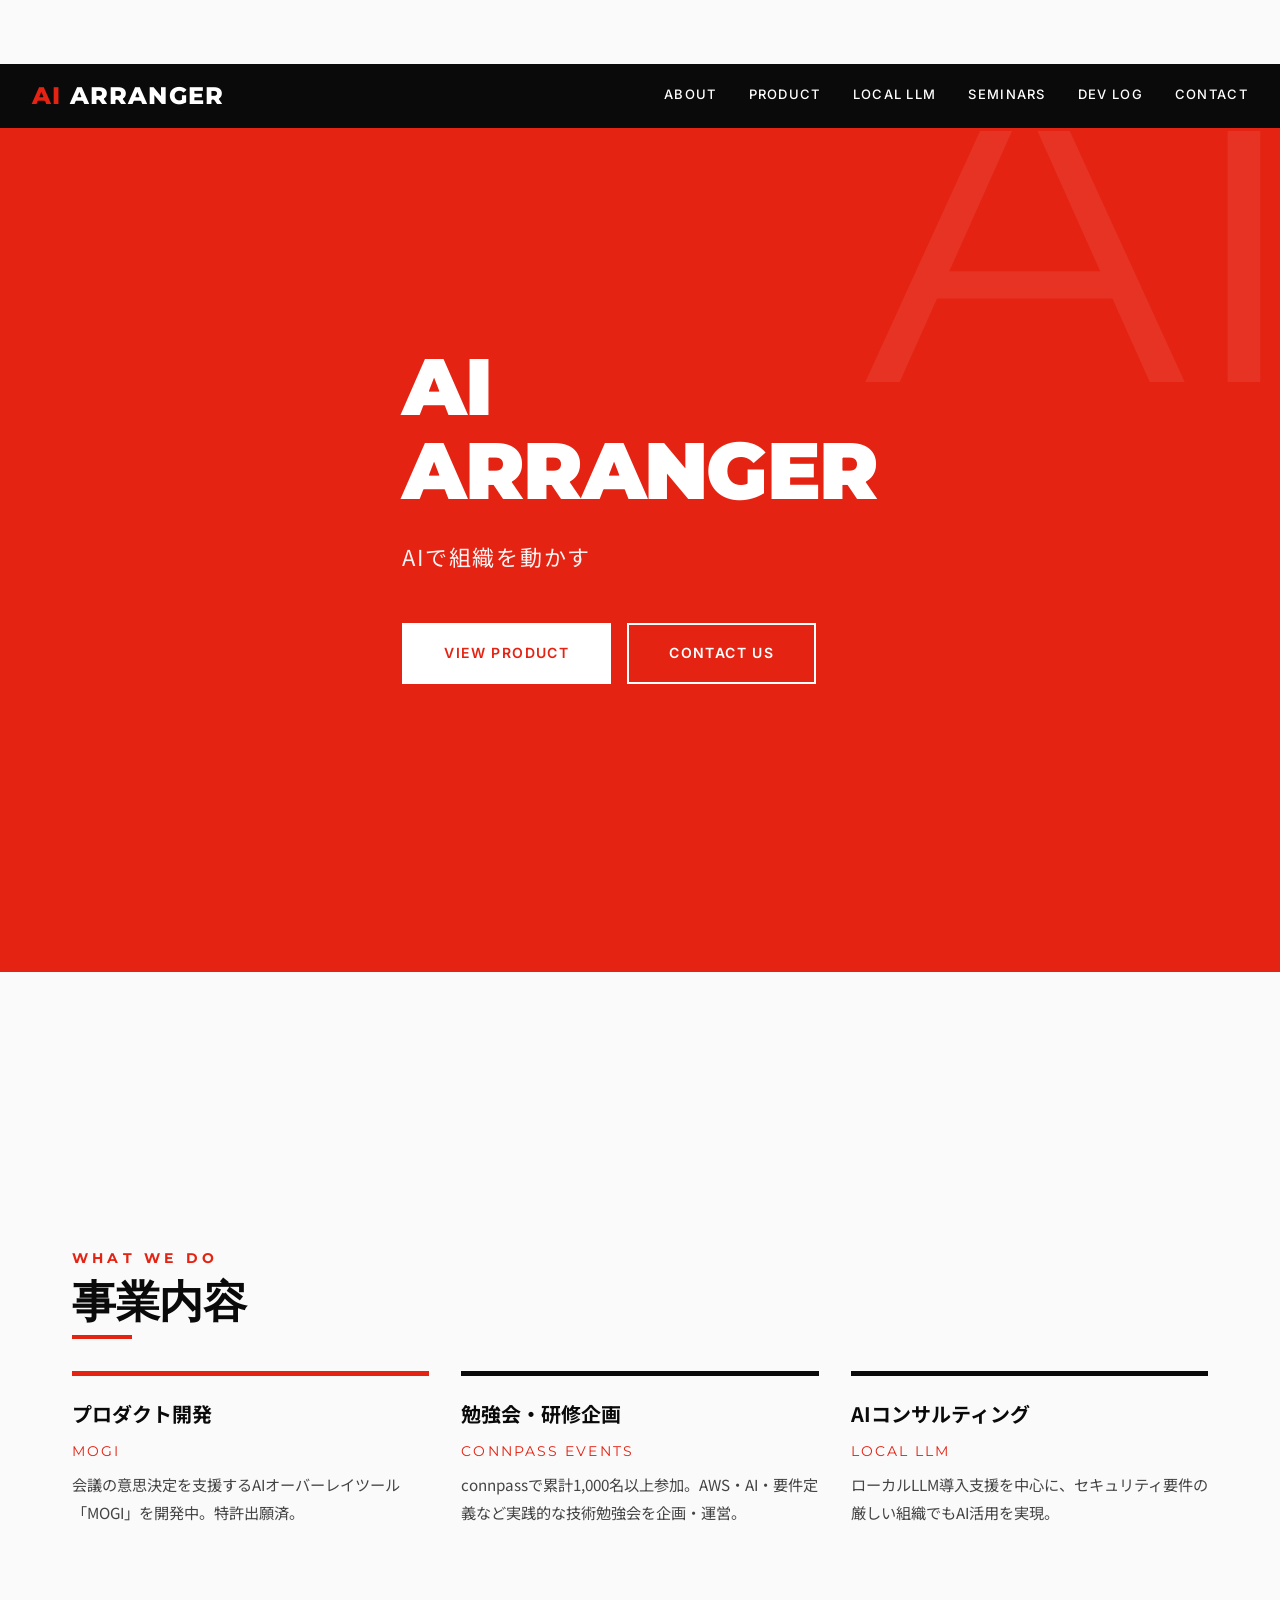
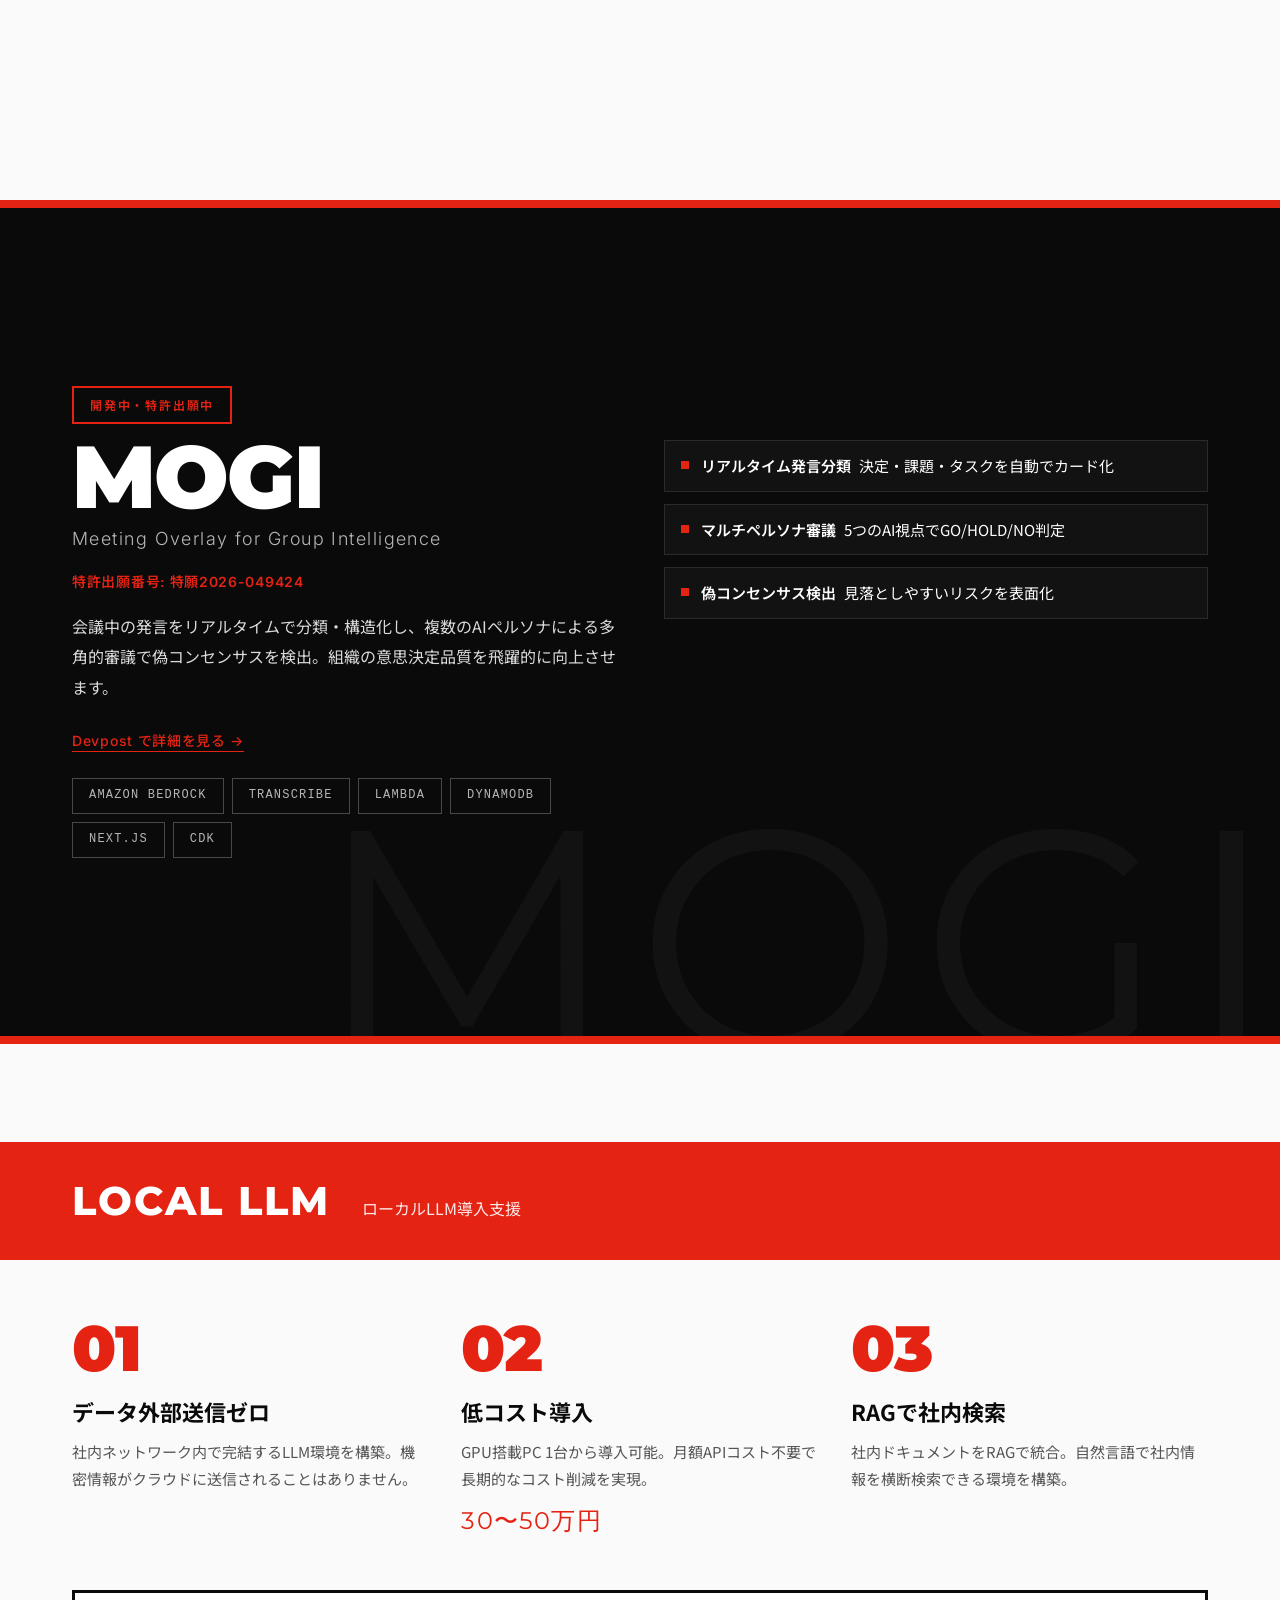
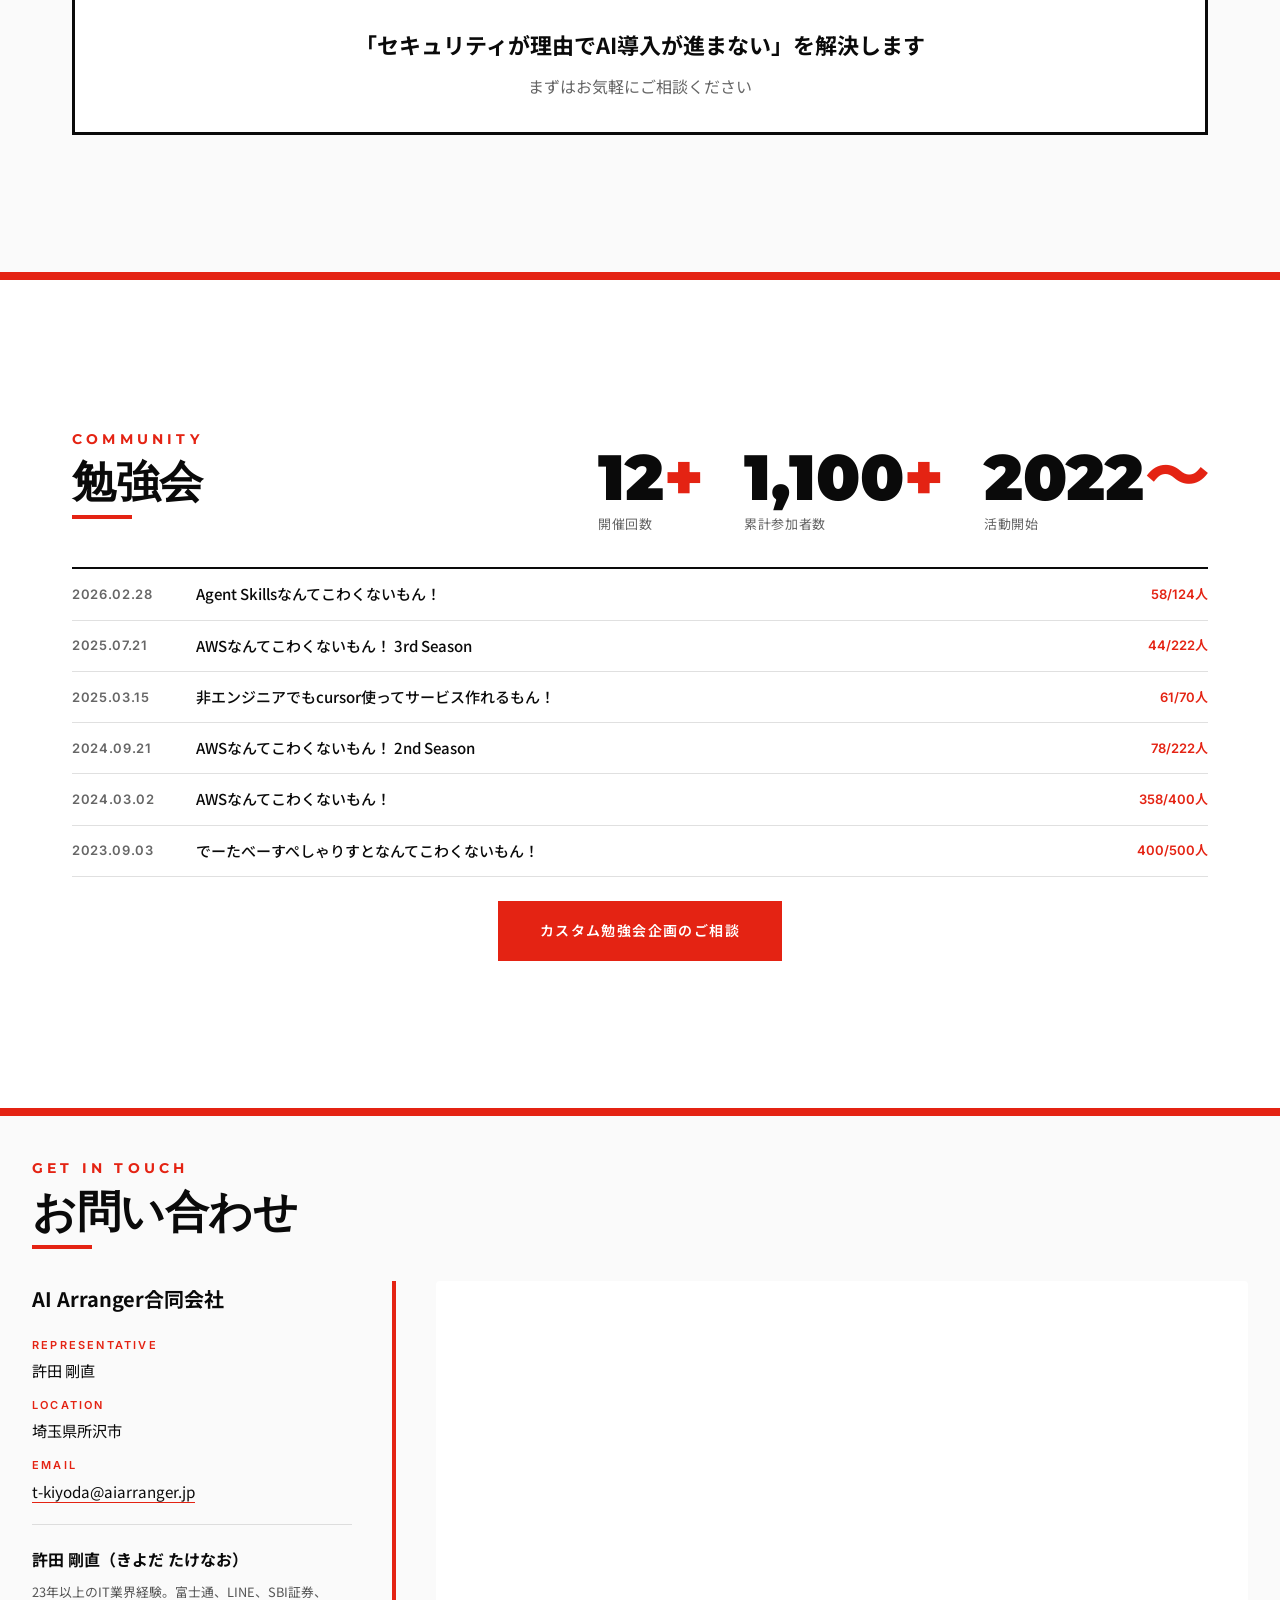
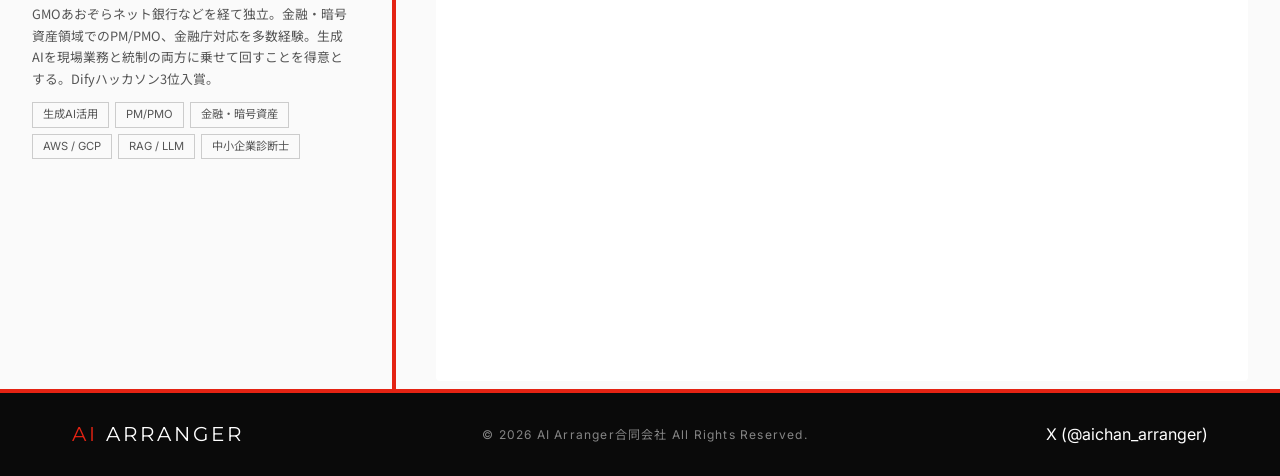
==== commit db986460: "OGPメタタグとXリンクを追加（あいちゃん導線整備 Q-007） - index.html / blog/index.html に og:title / og:description / og:ima" ====
--- a/index.html
+++ b/index.html
@@ -4,6 +4,16 @@
 <meta charset="UTF-8">
 <meta name="viewport" content="width=device-width, initial-scale=1.0">
 <title>AI Arranger合同会社 | AIで組織を動かす</title>
+<meta name="description" content="AI Arranger合同会社。AIで組織を動かす。あいちゃんをはじめとするAIキャラクター開発、プロダクト開発を行っています。">
+<meta property="og:type" content="website">
+<meta property="og:title" content="AI Arranger合同会社 | AIで組織を動かす">
+<meta property="og:description" content="AI Arranger合同会社。AIで組織を動かす。あいちゃんをはじめとするAIキャラクター開発、プロダクト開発を行っています。">
+<meta property="og:image" content="https://aichan-zaako.vercel.app/og-image.png">
+<meta property="og:url" content="https://aiarranger.jp/">
+<meta name="twitter:card" content="summary_large_image">
+<meta name="twitter:title" content="AI Arranger合同会社 | AIで組織を動かす">
+<meta name="twitter:description" content="AI Arranger合同会社。AIで組織を動かす。あいちゃんをはじめとするAIキャラクター開発、プロダクト開発を行っています。">
+<meta name="twitter:image" content="https://aichan-zaako.vercel.app/og-image.png">
 <link rel="preconnect" href="https://fonts.googleapis.com">
 <link rel="preconnect" href="https://fonts.gstatic.com" crossorigin>
 <link href="https://fonts.googleapis.com/css2?family=Montserrat:wght@400;500;600;700;800;900&family=Inter:wght@300;400;500;600;700&family=Noto+Sans+JP:wght@300;400;500;600;700&display=swap" rel="stylesheet">
@@ -1534,6 +1544,7 @@
       <div class="footer__inner">
         <div class="footer__logo"><span>AI</span> ARRANGER</div>
         <div class="footer__copy">&copy; 2026 AI Arranger合同会社 All Rights Reserved.</div>
+        <div class="footer__social"><a href="https://x.com/aichan_arranger" target="_blank" rel="noopener">X (@aichan_arranger)</a></div>
       </div>
     </div>
   </footer>
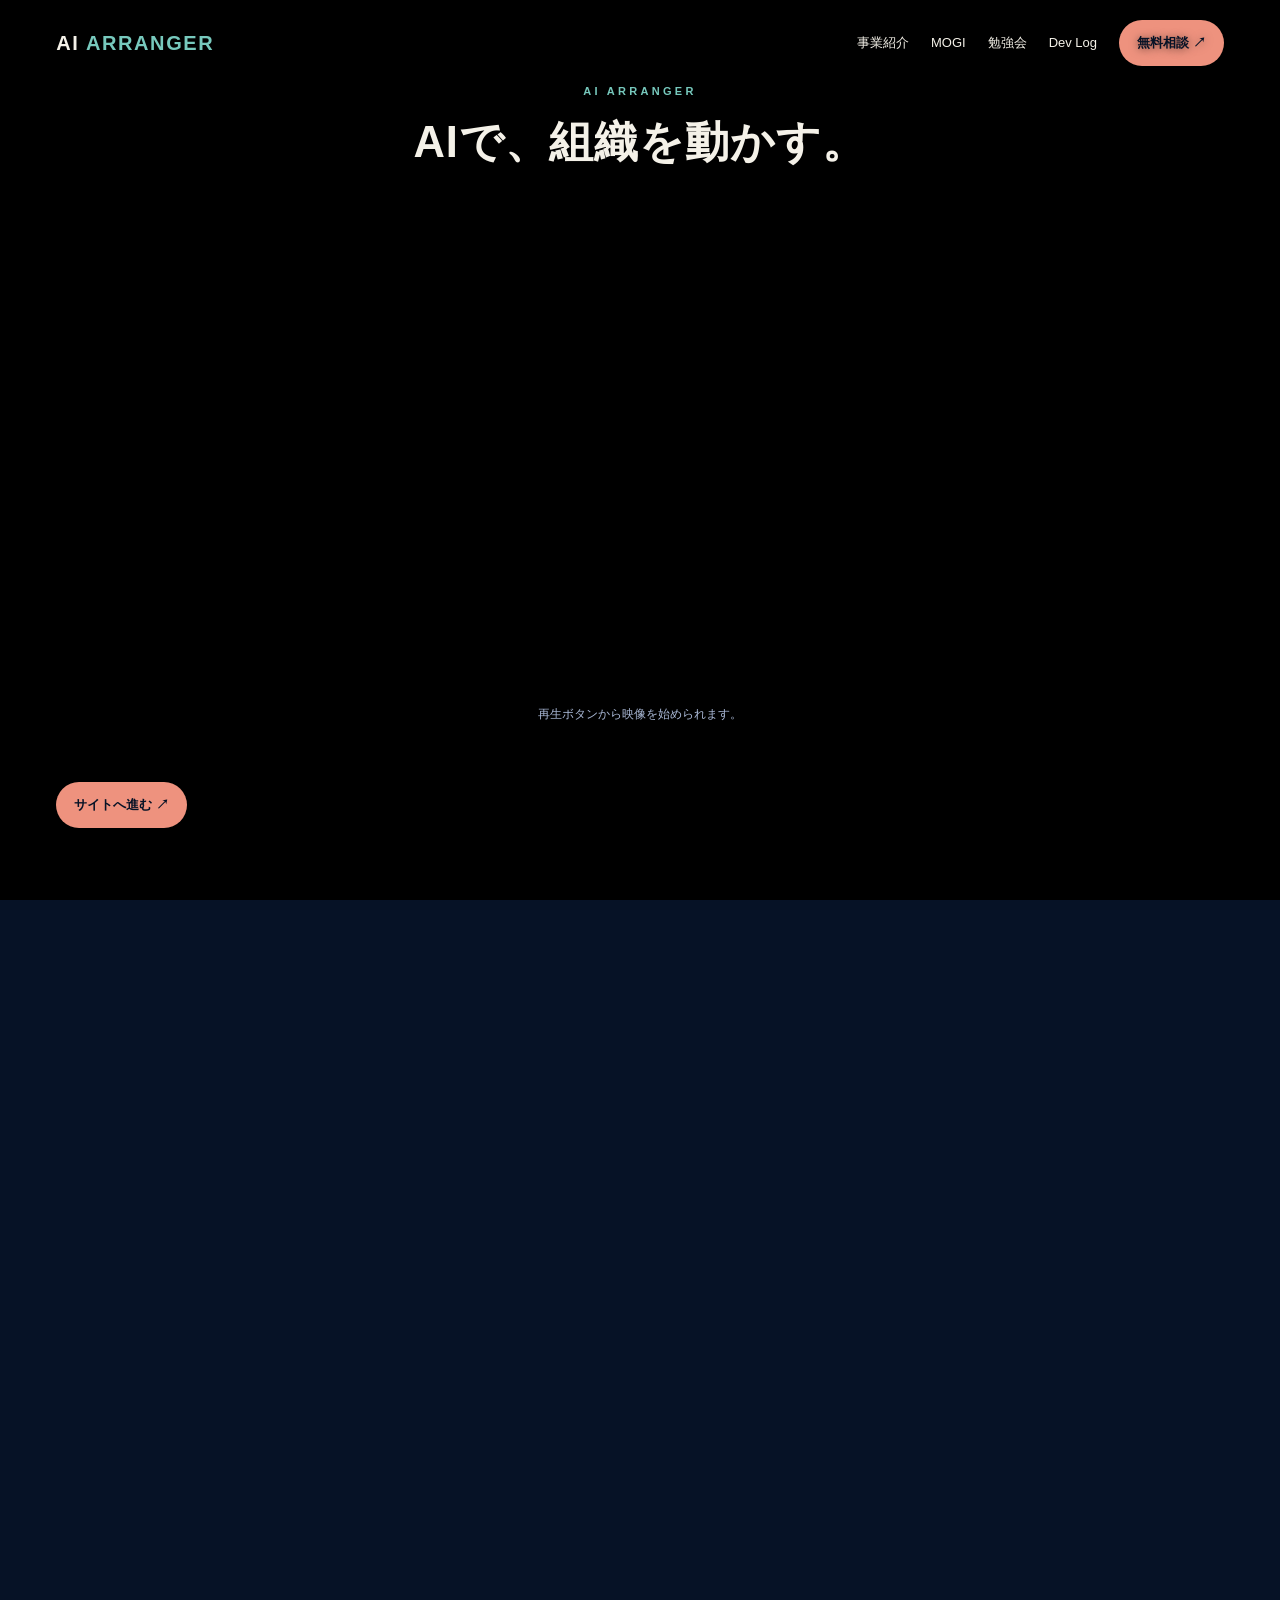
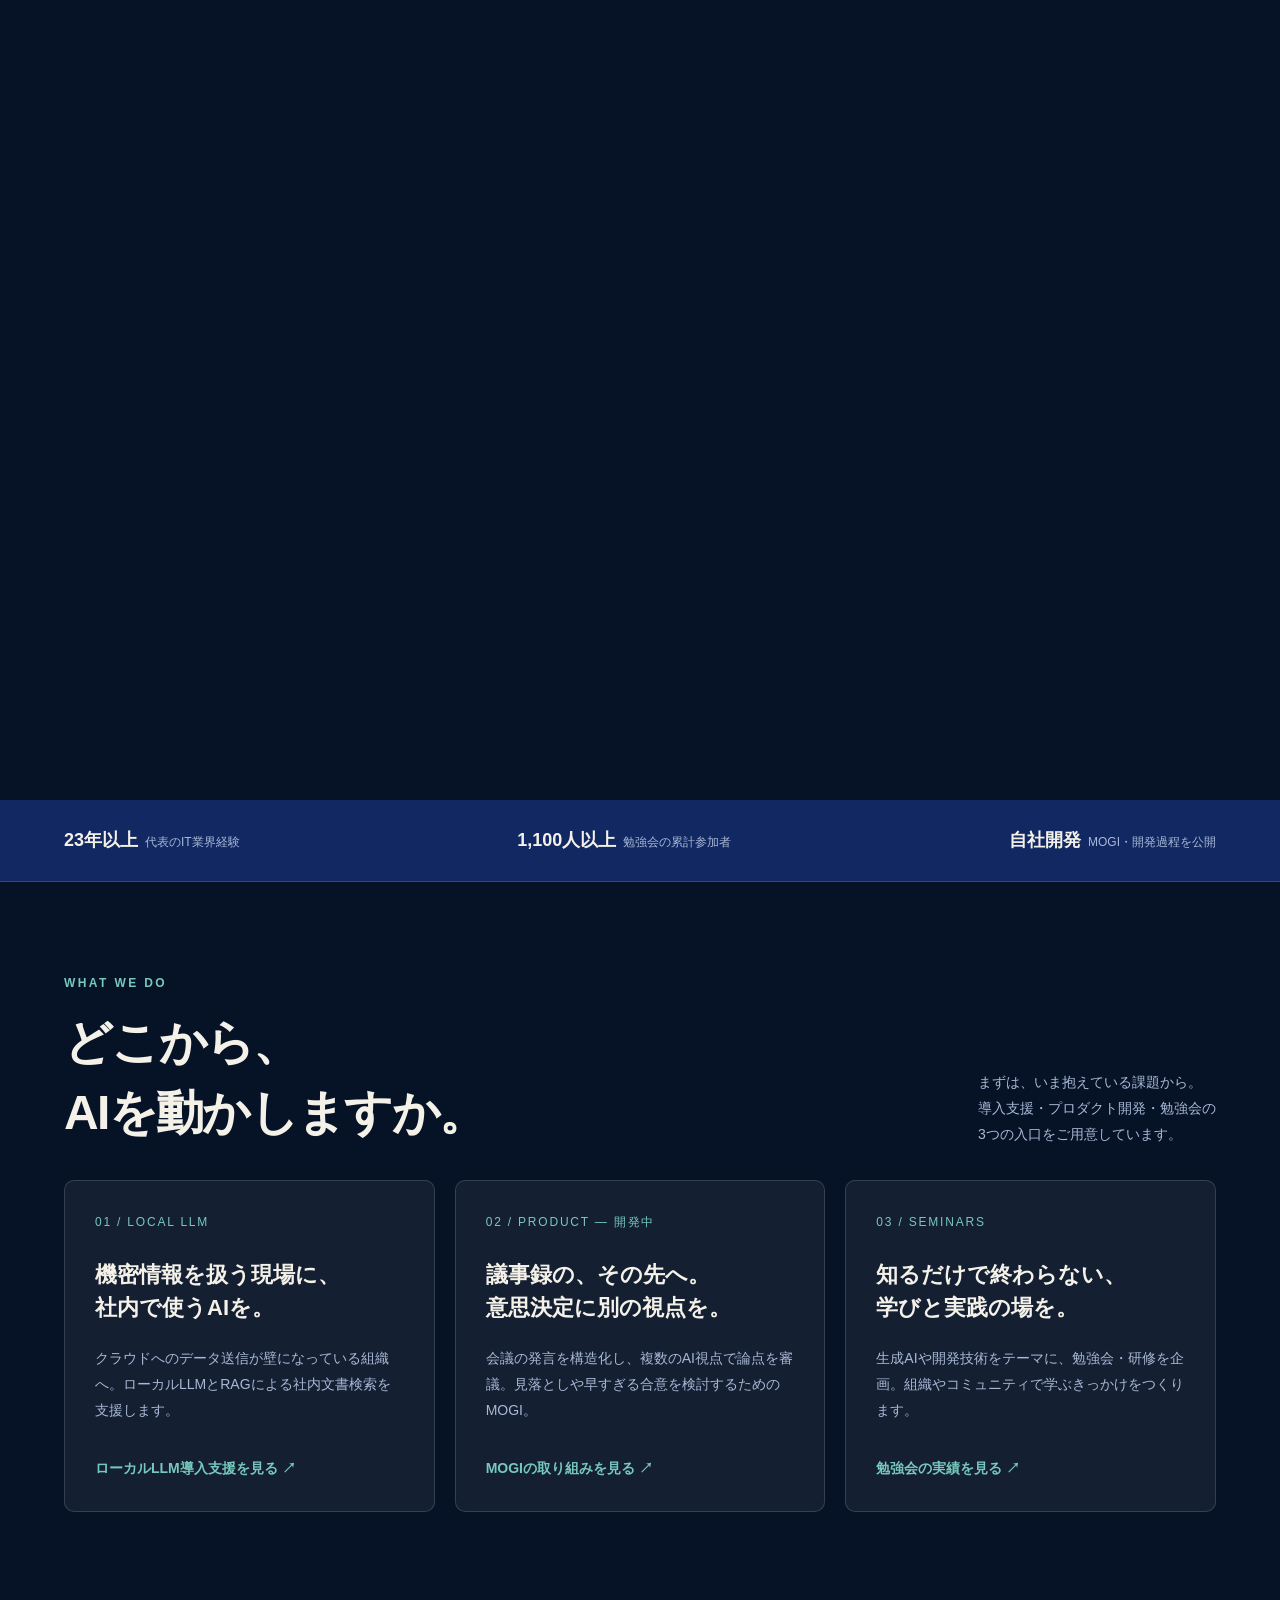
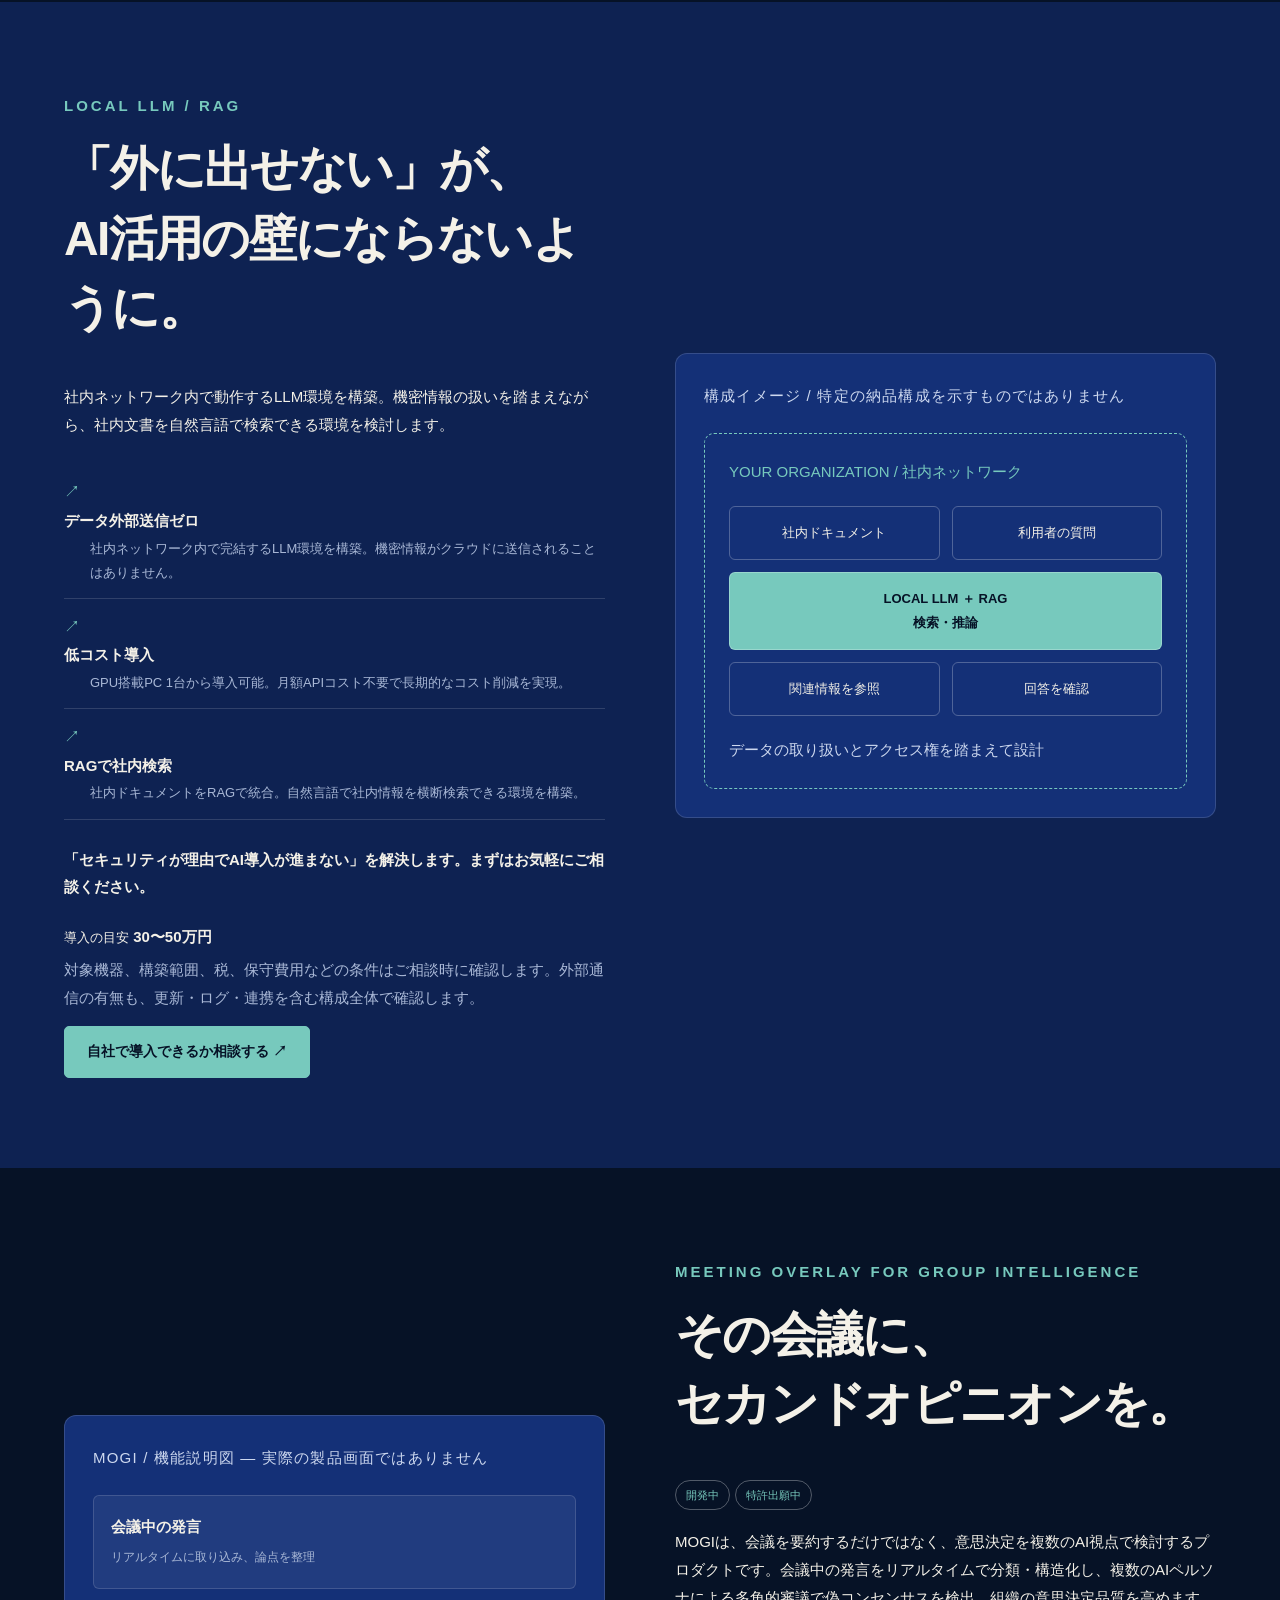
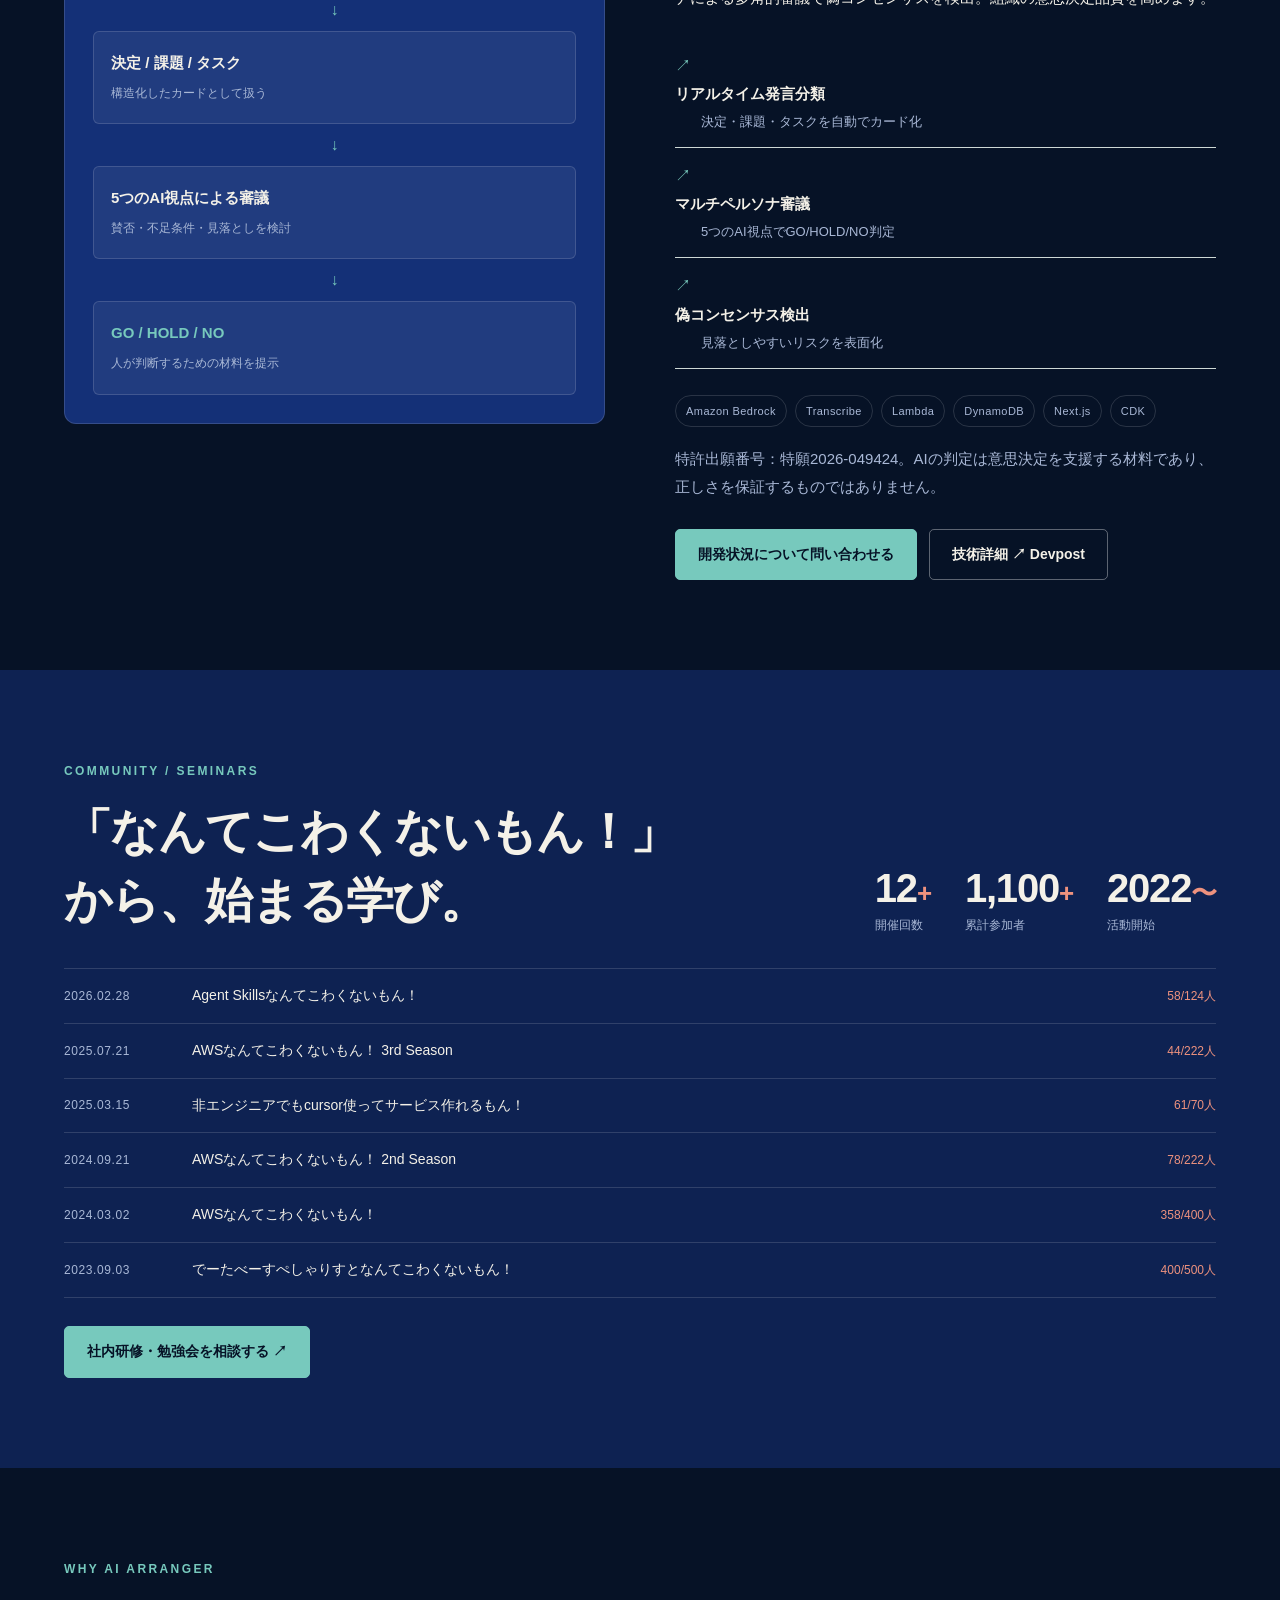
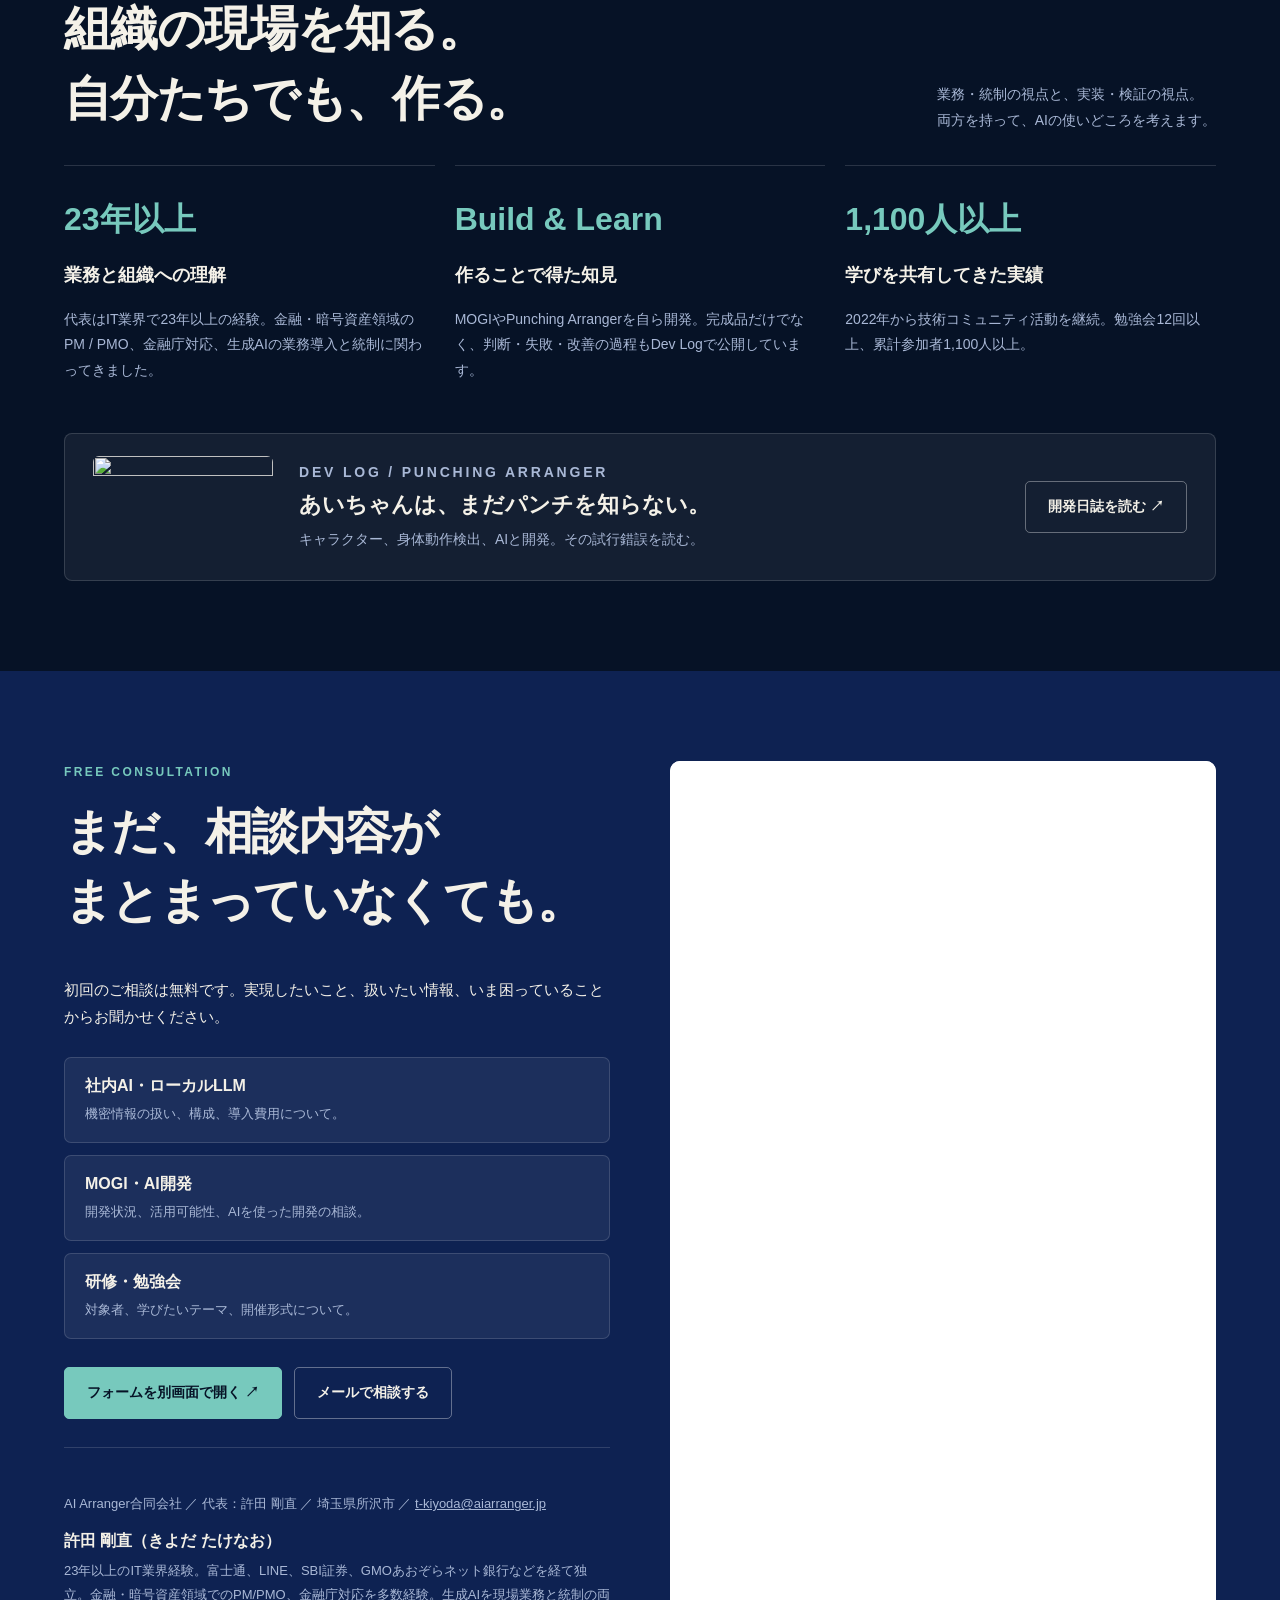
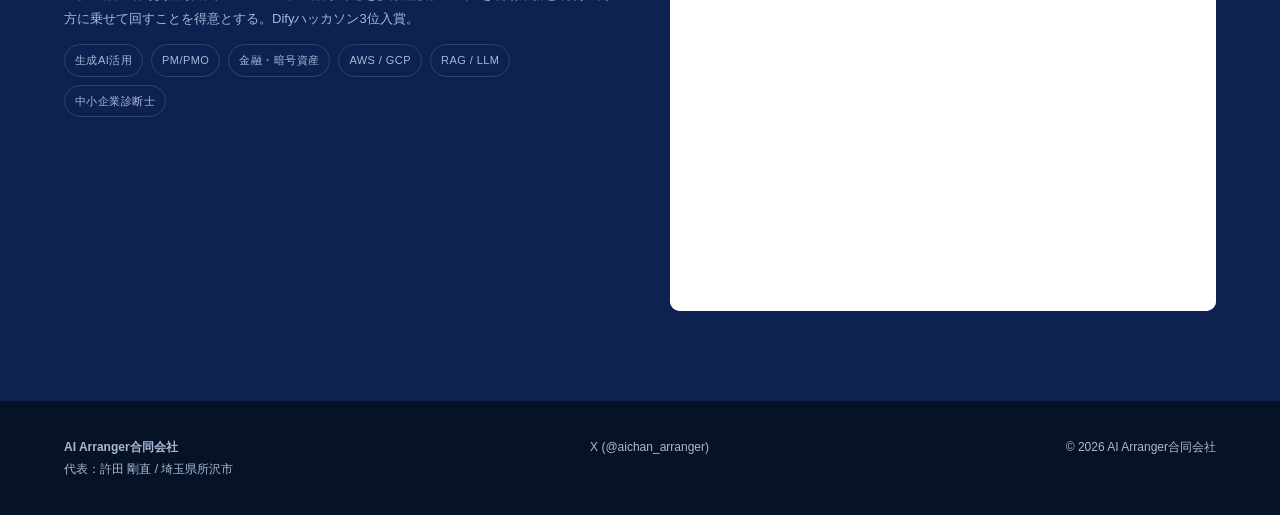
==== commit 0109a132: "Sync site from aiarranger-os: 海中モーション版トップページ（冒頭映像・WebGL 3場面・無料相談） Co-Authored-By: Claude Fable 5.1 <" ====
--- a/index.html
+++ b/index.html
@@ -1,1572 +1,305 @@
-<!DOCTYPE html>
-<html lang="ja">
+<!doctype html>
+<html lang="ja" data-theme="sea">
 <head>
-<meta charset="UTF-8">
-<meta name="viewport" content="width=device-width, initial-scale=1.0">
-<title>AI Arranger合同会社 | AIで組織を動かす</title>
-<meta name="description" content="AI Arranger合同会社。AIで組織を動かす。あいちゃんをはじめとするAIキャラクター開発、プロダクト開発を行っています。">
+<meta charset="utf-8">
+<meta name="viewport" content="width=device-width, initial-scale=1">
+<title>AI Arranger合同会社｜AIで、組織を動かす。</title>
+<meta name="description" content="AI Arranger合同会社。ローカルLLM導入支援、会議の意思決定を支援するMOGI、勉強会・研修の企画。構想を語るだけでなく、実際に作る。初回のご相談は無料です。">
 <meta property="og:type" content="website">
-<meta property="og:title" content="AI Arranger合同会社 | AIで組織を動かす">
-<meta property="og:description" content="AI Arranger合同会社。AIで組織を動かす。あいちゃんをはじめとするAIキャラクター開発、プロダクト開発を行っています。">
-<meta property="og:image" content="https://aichan-zaako.vercel.app/og-image.png">
+<meta property="og:title" content="AI Arranger合同会社｜AIで、組織を動かす。">
+<meta property="og:description" content="ローカルLLM導入支援、会議支援AI「MOGI」、勉強会・研修。構想を語るだけでなく、実際に作る。初回のご相談は無料です。">
 <meta property="og:url" content="https://aiarranger.jp/">
+<meta property="og:image" content="https://aiarranger.jp/assets/og-image.jpg">
 <meta name="twitter:card" content="summary_large_image">
-<meta name="twitter:title" content="AI Arranger合同会社 | AIで組織を動かす">
-<meta name="twitter:description" content="AI Arranger合同会社。AIで組織を動かす。あいちゃんをはじめとするAIキャラクター開発、プロダクト開発を行っています。">
-<meta name="twitter:image" content="https://aichan-zaako.vercel.app/og-image.png">
-<link rel="preconnect" href="https://fonts.googleapis.com">
-<link rel="preconnect" href="https://fonts.gstatic.com" crossorigin>
-<link href="https://fonts.googleapis.com/css2?family=Montserrat:wght@400;500;600;700;800;900&family=Inter:wght@300;400;500;600;700&family=Noto+Sans+JP:wght@300;400;500;600;700&display=swap" rel="stylesheet">
-<style>
-/* ===== RESET & BASE ===== */
-*, *::before, *::after {
-  margin: 0;
-  padding: 0;
-  box-sizing: border-box;
-}
-
-:root {
-  --red: #e42313;
-  --black: #0a0a0a;
-  --white: #ffffff;
-  --bg: #fafafa;
-  --font-display: 'Montserrat', sans-serif;
-  --font-body: 'Inter', 'Noto Sans JP', sans-serif;
-  --font-jp: 'Noto Sans JP', sans-serif;
-  --font-mono: 'IBM Plex Mono', 'Courier New', monospace;
-  --grid-gap: 2rem;
-}
-
-html {
-  scroll-behavior: smooth;
-  font-size: 16px;
-  scroll-snap-type: y mandatory;
-}
-
-body {
-  font-family: var(--font-body);
-  background: var(--bg);
-  color: var(--black);
-  line-height: 1.75;
-  -webkit-font-smoothing: antialiased;
-  -moz-osx-font-smoothing: grayscale;
-}
-
-img {
-  max-width: 100%;
-  display: block;
-}
-
-a {
-  color: inherit;
-  text-decoration: none;
-}
-
-ul, ol {
-  list-style: none;
-}
-
-/* ===== SCROLL SNAP ===== */
-.snap-section {
-  scroll-snap-align: start;
-  scroll-margin-top: 64px;
-  min-height: calc(100vh - 64px);
-  display: flex;
-  flex-direction: column;
-  justify-content: center;
-}
-
-.hero {
-  scroll-snap-align: start;
-  min-height: 100vh;
-  display: flex;
-  align-items: center;
-}
-
-/* Hide red-block dividers for clean snap */
-.red-block {
-  display: none !important;
-}
-
-/* ===== UTILITY ===== */
-.container {
-  max-width: 1200px;
-  margin: 0 auto;
-  padding: 0 2rem;
-}
-
-.container--wide {
-  max-width: 1400px;
-  margin: 0 auto;
-  padding: 0 2rem;
-}
-
-.section-label {
-  font-family: var(--font-display);
-  font-size: 0.875rem;
-  font-weight: 700;
-  letter-spacing: 0.3em;
-  text-transform: uppercase;
-  color: var(--red);
-  margin-bottom: 0.5rem;
-}
-
-.section-title {
-  font-family: var(--font-display);
-  font-size: 2.75rem;
-  font-weight: 900;
-  letter-spacing: -0.01em;
-  line-height: 1;
-  margin-bottom: 0.75rem;
-}
-
-.red-rule {
-  width: 60px;
-  height: 4px;
-  background: var(--red);
-  border: none;
-  margin-bottom: 1rem;
-}
-
-/* ===== NAVIGATION ===== */
-.nav {
-  position: fixed;
-  top: 0;
-  left: 0;
-  width: 100%;
-  background: var(--black);
-  z-index: 1000;
-  border-bottom: 3px solid var(--red);
-}
-
-.nav__inner {
-  display: flex;
-  align-items: center;
-  justify-content: space-between;
-  height: 64px;
-  max-width: 1400px;
-  margin: 0 auto;
-  padding: 0 2rem;
-}
-
-.nav__logo {
-  font-family: var(--font-display);
-  font-size: 1.5rem;
-  font-weight: 800;
-  color: var(--white);
-  letter-spacing: 0.05em;
-}
-
-.nav__logo span {
-  color: var(--red);
-}
-
-.nav__links {
-  display: flex;
-  gap: 2rem;
-  align-items: center;
-}
-
-.nav__links a {
-  font-family: var(--font-body);
-  font-size: 0.8125rem;
-  font-weight: 500;
-  color: var(--white);
-  letter-spacing: 0.1em;
-  text-transform: uppercase;
-  position: relative;
-  padding-bottom: 4px;
-  transition: color 0.2s;
-}
-
-.nav__links a::after {
-  content: '';
-  position: absolute;
-  bottom: 0;
-  left: 0;
-  width: 0;
-  height: 2px;
-  background: var(--red);
-  transition: width 0.3s ease;
-}
-
-.nav__links a:hover::after {
-  width: 100%;
-}
-
-.nav__links a:hover {
-  color: var(--red);
-}
-
-/* Mobile menu toggle */
-.nav__toggle {
-  display: none;
-  flex-direction: column;
-  gap: 5px;
-  cursor: pointer;
-  background: none;
-  border: none;
-  padding: 4px;
-}
-
-.nav__toggle span {
-  display: block;
-  width: 24px;
-  height: 2px;
-  background: var(--white);
-  transition: transform 0.3s, opacity 0.3s;
-}
-
-/* ===== HERO ===== */
-.hero {
-  background: var(--red);
-  padding: 2rem;
-  margin-top: 64px;
-  position: relative;
-  overflow: hidden;
-  box-sizing: border-box;
-}
-
-.hero::before {
-  content: 'AI';
-  position: absolute;
-  top: -0.15em;
-  right: -0.05em;
-  font-family: var(--font-display);
-  font-size: 28rem;
-  color: rgba(255, 255, 255, 0.07);
-  line-height: 1;
-  pointer-events: none;
-  letter-spacing: -0.02em;
-}
-
-.hero__inner {
-  max-width: 1200px;
-  margin: 0 auto;
-  position: relative;
-  z-index: 1;
-}
-
-.hero__title {
-  font-family: var(--font-display);
-  font-size: 5rem;
-  font-weight: 900;
-  color: var(--white);
-  letter-spacing: -0.02em;
-  line-height: 1.05;
-  text-transform: uppercase;
-  margin-bottom: 1.5rem;
-}
-
-.hero__tagline {
-  font-family: var(--font-jp);
-  font-size: 1.375rem;
-  font-weight: 400;
-  color: var(--white);
-  letter-spacing: 0.08em;
-  margin-bottom: 3rem;
-  opacity: 0.95;
-}
-
-.hero__actions {
-  display: flex;
-  gap: 1rem;
-  flex-wrap: wrap;
-}
-
-.btn {
-  display: inline-block;
-  font-family: var(--font-body);
-  font-size: 0.875rem;
-  font-weight: 600;
-  letter-spacing: 0.1em;
-  text-transform: uppercase;
-  padding: 1rem 2.5rem;
-  border: 2px solid var(--white);
-  background: var(--white);
-  color: var(--red);
-  cursor: pointer;
-  transition: all 0.25s ease;
-  border-radius: 0;
-}
-
-.btn:hover {
-  background: transparent;
-  color: var(--white);
-}
-
-.btn--outline {
-  background: transparent;
-  color: var(--white);
-}
-
-.btn--outline:hover {
-  background: var(--white);
-  color: var(--red);
-}
-
-.btn--dark {
-  border-color: var(--red);
-  background: var(--red);
-  color: var(--white);
-}
-
-.btn--dark:hover {
-  background: transparent;
-  color: var(--red);
-  border-color: var(--red);
-}
-
-/* ===== RED DIVIDER BLOCK ===== */
-.red-block {
-  background: var(--red);
-  height: 8px;
-}
-
-.red-block--thick {
-  height: 80px;
-  display: flex;
-  align-items: center;
-  justify-content: center;
-}
-
-.red-block--thick .label {
-  font-family: var(--font-display);
-  font-size: 1.25rem;
-  font-weight: 700;
-  letter-spacing: 0.3em;
-  color: var(--white);
-  text-transform: uppercase;
-}
-
-/* ===== ABOUT (事業内容) ===== */
-.about {
-  padding: 3rem 0;
-  background: var(--bg);
-  border-top: 8px solid var(--red);
-}
-
-.about__header {
-  margin-bottom: 2rem;
-}
-
-.about__grid {
-  display: grid;
-  grid-template-columns: repeat(3, 1fr);
-  gap: var(--grid-gap);
-}
-
-.about__card {
-  padding-top: 1.25rem;
-  border-top: 5px solid var(--black);
-}
-
-.about__card:first-child {
-  border-top-color: var(--red);
-}
-
-.about__card-number {
-  font-family: var(--font-display);
-  font-size: 3rem;
-  font-weight: 900;
-  color: var(--red);
-  line-height: 1;
-  margin-bottom: 0.5rem;
-  opacity: 0.3;
-}
-
-.about__card:first-child .about__card-number {
-  opacity: 1;
-}
-
-.about__card-icon {
-  width: 40px;
-  height: 40px;
-  margin-bottom: 0.75rem;
-  position: relative;
-}
-
-/* CSS-only icons */
-.icon-product {
-  border: 3px solid var(--black);
-  width: 40px;
-  height: 40px;
-  position: relative;
-}
-
-.icon-product::before {
-  content: '';
-  position: absolute;
-  top: 8px;
-  left: 8px;
-  width: 12px;
-  height: 12px;
-  background: var(--red);
-}
-
-.icon-product::after {
-  content: '';
-  position: absolute;
-  bottom: 6px;
-  right: 6px;
-  width: 16px;
-  height: 3px;
-  background: var(--black);
-  box-shadow: 0 -6px 0 var(--black);
-}
-
-.icon-seminar {
-  width: 40px;
-  height: 40px;
-  border-bottom: 3px solid var(--black);
-  position: relative;
-}
-
-.icon-seminar::before {
-  content: '';
-  position: absolute;
-  bottom: 0;
-  left: 4px;
-  width: 10px;
-  height: 28px;
-  border: 3px solid var(--black);
-  border-bottom: none;
-}
-
-.icon-seminar::after {
-  content: '';
-  position: absolute;
-  bottom: 0;
-  right: 4px;
-  width: 10px;
-  height: 20px;
-  border: 3px solid var(--black);
-  border-bottom: none;
-}
-
-.icon-consulting {
-  width: 40px;
-  height: 40px;
-  border: 3px solid var(--black);
-  border-radius: 50%;
-  position: relative;
-}
-
-.icon-consulting::before {
-  content: '';
-  position: absolute;
-  top: 50%;
-  left: 50%;
-  transform: translate(-50%, -50%);
-  width: 14px;
-  height: 14px;
-  background: var(--red);
-  border-radius: 50%;
-}
-
-.about__card-title {
-  font-family: var(--font-jp);
-  font-size: 1.25rem;
-  font-weight: 700;
-  margin-bottom: 0.5rem;
-}
-
-.about__card-subtitle {
-  font-family: var(--font-display);
-  font-size: 0.875rem;
-  letter-spacing: 0.15em;
-  color: var(--red);
-  margin-bottom: 0.5rem;
-  text-transform: uppercase;
-}
-
-.about__card-text {
-  font-family: var(--font-jp);
-  font-size: 0.95rem;
-  line-height: 1.8;
-  color: #444;
-}
-
-/* ===== PRODUCT (MOGI) ===== */
-.product {
-  background: var(--black);
-  color: var(--white);
-  padding: 3rem 0;
-  position: relative;
-  overflow: hidden;
-  border-top: 8px solid var(--red);
-}
-
-.product::after {
-  content: 'MOGI';
-  position: absolute;
-  bottom: -0.2em;
-  right: -0.05em;
-  font-family: var(--font-display);
-  font-size: 20rem;
-  color: rgba(255, 255, 255, 0.03);
-  line-height: 1;
-  pointer-events: none;
-  letter-spacing: 0.05em;
-}
-
-.product__badge {
-  display: inline-block;
-  font-family: var(--font-body);
-  font-size: 0.75rem;
-  font-weight: 600;
-  letter-spacing: 0.15em;
-  text-transform: uppercase;
-  padding: 0.4rem 1rem;
-  border: 2px solid var(--red);
-  color: var(--red);
-  margin-bottom: 1rem;
-}
-
-.product__layout {
-  display: grid;
-  grid-template-columns: 1fr 1fr;
-  gap: 3rem;
-  align-items: start;
-}
-
-.product__title {
-  font-family: var(--font-display);
-  font-size: 5.5rem;
-  font-weight: 900;
-  letter-spacing: -0.02em;
-  line-height: 0.85;
-  margin-bottom: 0.5rem;
-  position: relative;
-  z-index: 1;
-}
-
-.product__subtitle {
-  font-family: var(--font-body);
-  font-size: 1.125rem;
-  font-weight: 300;
-  letter-spacing: 0.08em;
-  opacity: 0.7;
-  margin-bottom: 1rem;
-}
-
-.product__patent {
-  font-family: var(--font-body);
-  font-size: 0.875rem;
-  color: var(--red);
-  font-weight: 600;
-  letter-spacing: 0.05em;
-  margin-bottom: 1rem;
-}
-
-.product__desc {
-  font-family: var(--font-jp);
-  font-size: 1rem;
-  line-height: 1.9;
-  max-width: 700px;
-  opacity: 0.85;
-  margin-bottom: 1.5rem;
-}
-
-.product__features {
-  display: flex;
-  flex-direction: column;
-  gap: 0.75rem;
-  position: relative;
-  z-index: 1;
-}
-
-.product__feature {
-  display: flex;
-  align-items: flex-start;
-  gap: 0.75rem;
-  padding: 0.75rem 1rem;
-  border: 1px solid rgba(255, 255, 255, 0.1);
-  background: rgba(255, 255, 255, 0.03);
-  transition: border-color 0.3s;
-}
-
-.product__feature:hover {
-  border-color: var(--red);
-}
-
-.product__feature-marker {
-  flex-shrink: 0;
-  width: 8px;
-  height: 8px;
-  background: var(--red);
-  margin-top: 0.5rem;
-}
-
-.product__feature-text {
-  font-family: var(--font-jp);
-  font-size: 0.9375rem;
-  line-height: 1.7;
-}
-
-.product__feature-text strong {
-  font-weight: 600;
-  margin-right: 0.5rem;
-}
-
-.product__devpost {
-  margin-top: 1.25rem;
-}
-
-.product__devpost a {
-  font-family: var(--font-body);
-  font-size: 0.875rem;
-  color: var(--red);
-  font-weight: 500;
-  letter-spacing: 0.05em;
-  border-bottom: 1px solid var(--red);
-  padding-bottom: 2px;
-  transition: opacity 0.3s;
-}
-
-.product__devpost a:hover {
-  opacity: 0.7;
-}
-
-/* Flow steps */
-.product__flow {
-  margin-bottom: 3rem;
-}
-
-.product__flow-title {
-  font-family: var(--font-display);
-  font-size: 1.5rem;
-  font-weight: 700;
-  letter-spacing: 0.2em;
-  margin-bottom: 2rem;
-  text-transform: uppercase;
-}
-
-.product__flow-steps {
-  display: grid;
-  grid-template-columns: repeat(4, 1fr);
-  gap: 1.5rem;
-}
-
-.product__flow-step {
-  position: relative;
-  padding: 1.5rem;
-  border: 1px solid rgba(255, 255, 255, 0.15);
-}
-
-.product__flow-step-num {
-  font-family: var(--font-display);
-  font-size: 3rem;
-  font-weight: 900;
-  color: var(--red);
-  line-height: 1;
-  margin-bottom: 0.75rem;
-}
-
-.product__flow-step-label {
-  font-family: var(--font-jp);
-  font-size: 0.9375rem;
-  font-weight: 500;
-}
-
-.product__flow-step-arrow {
-  position: absolute;
-  right: -1.1rem;
-  top: 50%;
-  transform: translateY(-50%);
-  width: 0;
-  height: 0;
-  border-top: 8px solid transparent;
-  border-bottom: 8px solid transparent;
-  border-left: 10px solid var(--red);
-  z-index: 2;
-}
-
-/* Tech tags */
-.product__tech {
-  display: flex;
-  flex-wrap: wrap;
-  gap: 0.5rem;
-  margin-top: 1.5rem;
-}
-
-.product__tech-tag {
-  font-family: 'Courier New', monospace;
-  font-size: 0.75rem;
-  letter-spacing: 0.1em;
-  padding: 0.4rem 1rem;
-  border: 1px solid rgba(255, 255, 255, 0.25);
-  color: rgba(255, 255, 255, 0.7);
-  text-transform: uppercase;
-}
-
-/* ===== LOCAL LLM ===== */
-.local-llm {
-  padding: 0;
-  background: var(--bg);
-  border-top: 8px solid var(--red);
-}
-
-.local-llm__header {
-  background: var(--red);
-  padding: 1.5rem 0;
-}
-
-.local-llm__header .container {
-  display: flex;
-  align-items: baseline;
-  gap: 2rem;
-}
-
-.local-llm__header-title {
-  font-family: var(--font-display);
-  font-size: 2.5rem;
-  font-weight: 800;
-  color: var(--white);
-  letter-spacing: 0.05em;
-}
-
-.local-llm__header-sub {
-  font-family: var(--font-jp);
-  font-size: 1rem;
-  color: var(--white);
-  opacity: 0.9;
-}
-
-.local-llm__body {
-  padding: 2.5rem 0;
-}
-
-.local-llm__features {
-  display: grid;
-  grid-template-columns: repeat(3, 1fr);
-  gap: var(--grid-gap);
-  margin-bottom: 2rem;
-}
-
-.local-llm__feature {
-  padding: 1rem 0;
-}
-
-.local-llm__feature-num {
-  font-family: var(--font-display);
-  font-size: 4rem;
-  font-weight: 900;
-  color: var(--red);
-  line-height: 1;
-  margin-bottom: 0.75rem;
-}
-
-.local-llm__feature-title {
-  font-family: var(--font-jp);
-  font-size: 1.375rem;
-  font-weight: 700;
-  margin-bottom: 0.5rem;
-}
-
-.local-llm__feature-text {
-  font-family: var(--font-jp);
-  font-size: 0.9375rem;
-  color: #555;
-  line-height: 1.8;
-}
-
-.local-llm__feature-highlight {
-  font-family: var(--font-display);
-  font-size: 1.5rem;
-  color: var(--red);
-  letter-spacing: 0.05em;
-  margin-top: 0.5rem;
-}
-
-/* Steps */
-.local-llm__steps-title {
-  font-family: var(--font-display);
-  font-size: 1.5rem;
-  letter-spacing: 0.2em;
-  margin-bottom: 2rem;
-  text-transform: uppercase;
-}
-
-.local-llm__steps {
-  display: grid;
-  grid-template-columns: repeat(3, 1fr);
-  gap: var(--grid-gap);
-  margin-bottom: 4rem;
-}
-
-.local-llm__step {
-  padding: 2rem;
-  border-top: 4px solid var(--red);
-  background: var(--white);
-}
-
-.local-llm__step-num {
-  font-family: var(--font-display);
-  font-size: 2.5rem;
-  font-weight: 900;
-  color: var(--red);
-  margin-bottom: 0.5rem;
-}
-
-.local-llm__step-title {
-  font-family: var(--font-jp);
-  font-size: 1.125rem;
-  font-weight: 600;
-  margin-bottom: 0.5rem;
-}
-
-.local-llm__step-text {
-  font-family: var(--font-jp);
-  font-size: 0.875rem;
-  color: #555;
-  line-height: 1.7;
-}
-
-.local-llm__cta {
-  text-align: center;
-  padding: 2rem;
-  border: 3px solid var(--black);
-  background: var(--white);
-}
-
-.local-llm__cta-text {
-  font-family: var(--font-jp);
-  font-size: 1.375rem;
-  font-weight: 700;
-  margin-bottom: 0.5rem;
-}
-
-.local-llm__cta-sub {
-  font-family: var(--font-jp);
-  font-size: 1rem;
-  color: #666;
-}
-
-/* ===== SEMINARS ===== */
-.seminars {
-  background: var(--white);
-  padding: 3rem 0;
-  border-top: 8px solid var(--red);
-}
-
-.seminars__header {
-  display: grid;
-  grid-template-columns: 1fr 1fr;
-  gap: 3rem;
-  margin-bottom: 2rem;
-  align-items: end;
-}
-
-.seminars__stats {
-  display: flex;
-  gap: 2.5rem;
-}
-
-.seminars__stat {
-  text-align: left;
-}
-
-.seminars__stat-num {
-  font-family: var(--font-display);
-  font-size: 4rem;
-  font-weight: 900;
-  line-height: 1;
-  color: var(--black);
-}
-
-.seminars__stat-num span {
-  color: var(--red);
-}
-
-.seminars__stat-label {
-  font-family: var(--font-jp);
-  font-size: 0.8125rem;
-  color: #666;
-  letter-spacing: 0.05em;
-  margin-top: 0.25rem;
-}
-
-.seminars__list {
-  border-top: 2px solid var(--black);
-}
-
-.seminars__item {
-  display: grid;
-  grid-template-columns: 100px 1fr auto;
-  gap: 1.5rem;
-  padding: 0.75rem 0;
-  border-bottom: 1px solid #e0e0e0;
-  align-items: center;
-  transition: background 0.2s;
-}
-
-.seminars__item:hover {
-  background: rgba(228, 35, 19, 0.03);
-}
-
-a.seminars__item {
-  text-decoration: none;
-  color: inherit;
-  cursor: pointer;
-}
-
-.seminars__item-date {
-  font-family: var(--font-body);
-  font-size: 0.8125rem;
-  font-weight: 600;
-  letter-spacing: 0.05em;
-  color: #666;
-  white-space: nowrap;
-}
-
-.seminars__item-title {
-  font-family: var(--font-jp);
-  font-size: 0.9375rem;
-  font-weight: 500;
-}
-
-.seminars__item-count {
-  font-family: var(--font-body);
-  font-size: 0.8125rem;
-  font-weight: 600;
-  color: var(--red);
-  white-space: nowrap;
-}
-
-.seminars__cta {
-  margin-top: 1.5rem;
-  text-align: center;
-}
-
-/* ===== CONTACT ===== */
-.contact {
-  padding: 2.5rem 0 0;
-  background: var(--bg);
-  border-top: 8px solid var(--red);
-  justify-content: flex-start;
-  min-height: auto;
-  scroll-snap-align: start;
-}
-
-.contact__inner {
-  display: grid;
-  grid-template-columns: 320px 4px 1fr;
-  gap: 2.5rem;
-  align-items: start;
-  flex: 1;
-}
-
-.contact__divider {
-  background: var(--red);
-  height: 100%;
-  min-height: 200px;
-}
-
-.contact__info {
-  padding-right: 0;
-}
-
-.contact__company {
-  font-family: var(--font-jp);
-  font-size: 1.25rem;
-  font-weight: 700;
-  margin-bottom: 1.25rem;
-}
-
-.contact__detail {
-  margin-bottom: 0.75rem;
-}
-
-.contact__detail-label {
-  font-family: var(--font-body);
-  font-size: 0.6875rem;
-  font-weight: 600;
-  letter-spacing: 0.2em;
-  text-transform: uppercase;
-  color: var(--red);
-  margin-bottom: 0.15rem;
-}
-
-.contact__detail-value {
-  font-family: var(--font-jp);
-  font-size: 0.95rem;
-  color: var(--black);
-}
-
-.contact__detail-value a {
-  border-bottom: 1px solid var(--red);
-  text-decoration: none;
-  transition: color 0.2s;
-}
-
-.contact__detail-value a:hover {
-  color: var(--red);
-}
-
-.contact__profile {
-  margin-top: 1.25rem;
-  padding-top: 1.25rem;
-  border-top: 1px solid #ddd;
-}
-
-.contact__profile-name {
-  font-family: var(--font-jp);
-  font-size: 1rem;
-  font-weight: 700;
-  margin-bottom: 0.5rem;
-}
-
-.contact__profile-text {
-  font-family: var(--font-jp);
-  font-size: 0.8rem;
-  line-height: 1.7;
-  color: #555;
-  margin-bottom: 0.75rem;
-}
-
-.contact__skills {
-  display: flex;
-  flex-wrap: wrap;
-  gap: 6px;
-}
-
-.contact__skill-tag {
-  font-family: var(--font-body);
-  font-size: 0.7rem;
-  padding: 2px 10px;
-  border: 1px solid #ccc;
-  color: #555;
-}
-
-.contact__form {
-  width: 100%;
-}
-
-.contact__form iframe {
-  border-radius: 4px;
-  background: var(--white);
-  width: 100%;
-  min-height: 700px;
-}
-
-.contact__form-placeholder-text {
-  font-family: var(--font-jp);
-  font-size: 0.9375rem;
-  color: #999;
-  margin-bottom: 1.5rem;
-  line-height: 1.8;
-}
-
-/* ===== FOOTER ===== */
-.footer {
-  background: var(--black);
-  color: var(--white);
-  padding: 1.5rem 0;
-  border-top: 4px solid var(--red);
-  margin-top: auto;
-}
-
-.footer__inner {
-  display: flex;
-  justify-content: space-between;
-  align-items: center;
-}
-
-.footer__logo {
-  font-family: var(--font-display);
-  font-size: 1.25rem;
-  letter-spacing: 0.15em;
-}
-
-.footer__logo span {
-  color: var(--red);
-}
-
-.footer__copy {
-  font-family: var(--font-body);
-  font-size: 0.75rem;
-  color: rgba(255, 255, 255, 0.5);
-  letter-spacing: 0.1em;
-}
-
-/* ===== RESPONSIVE ===== */
-@media (max-width: 1024px) {
-  .product__layout {
-    grid-template-columns: 1fr;
-    gap: 2rem;
-  }
-
-  .snap-section {
-    min-height: auto;
-  }
-  .hero__title {
-    font-size: 4rem;
-  }
-
-  .hero::before {
-    font-size: 18rem;
-  }
-
-  .product__title {
-    font-size: 4.5rem;
-  }
-
-  .product__features {
-    grid-template-columns: 1fr;
-  }
-
-  .product__flow-steps {
-    grid-template-columns: repeat(2, 1fr);
-  }
-
-  .product__flow-step:nth-child(2) .product__flow-step-arrow,
-  .product__flow-step:last-child .product__flow-step-arrow {
-    display: none;
-  }
-
-  .about__grid {
-    grid-template-columns: 1fr;
-    gap: 3rem;
-  }
-
-  .local-llm__features {
-    grid-template-columns: 1fr;
-  }
-
-  .local-llm__steps {
-    grid-template-columns: 1fr;
-  }
-
-  .seminars__header {
-    grid-template-columns: 1fr;
-  }
-
-  .contact__inner {
-    grid-template-columns: 1fr;
-    gap: 1.5rem;
-  }
-
-  .contact__divider {
-    display: none;
-  }
-
-  .contact__form iframe {
-    min-height: 800px;
-  }
-}
-
-@media (max-width: 768px) {
-  .nav__links {
-    display: none;
-    position: absolute;
-    top: 64px;
-    left: 0;
-    width: 100%;
-    background: var(--black);
-    flex-direction: column;
-    padding: 2rem;
-    gap: 1.5rem;
-    border-top: 1px solid rgba(255, 255, 255, 0.1);
-  }
-
-  .nav__links.active {
-    display: flex;
-  }
-
-  .nav__toggle {
-    display: flex;
-  }
-
-  .hero {
-    padding: 8rem 1.5rem 4rem;
-  }
-
-  .hero__title {
-    font-size: 2.75rem;
-  }
-
-  .hero__tagline {
-    font-size: 1.125rem;
-  }
-
-  .hero::before {
-    font-size: 12rem;
-  }
-
-  .section-title {
-    font-size: 2.25rem;
-  }
-
-  .product__title {
-    font-size: 3rem;
-  }
-
-  .product__flow-steps {
-    grid-template-columns: 1fr;
-  }
-
-  .product__flow-step .product__flow-step-arrow {
-    display: none;
-  }
-
-  .local-llm__header .container {
-    flex-direction: column;
-    gap: 0.5rem;
-  }
-
-  .local-llm__header-title {
-    font-size: 2rem;
-  }
-
-  .seminars__stats {
-    flex-direction: column;
-    gap: 1.5rem;
-  }
-
-  .seminars__stat-num {
-    font-size: 3rem;
-  }
-
-  .seminars__item {
-    grid-template-columns: 1fr;
-    gap: 0.25rem;
-  }
-
-  .seminars__item-date {
-    font-size: 0.75rem;
-  }
-
-  .footer__inner {
-    flex-direction: column;
-    gap: 1rem;
-    text-align: center;
-  }
-
-  .container {
-    padding: 0 1.25rem;
-  }
-}
-
-@media (max-width: 480px) {
-  .hero__title {
-    font-size: 2.25rem;
-  }
-
-  .product__title {
-    font-size: 2.5rem;
-  }
-
-  .hero__actions {
-    flex-direction: column;
-  }
-
-  .btn {
-    text-align: center;
-  }
-}
-</style>
+<script>history.scrollRestoration = 'manual'; document.documentElement.classList.add('locked','js');</script>
+<link rel="stylesheet" href="style.css">
 </head>
 <body>
 
-<!-- ===== NAVIGATION ===== -->
-<nav class="nav">
-  <div class="nav__inner">
-    <a href="#" class="nav__logo"><span>AI</span> ARRANGER</a>
-    <button class="nav__toggle" aria-label="Menu" onclick="document.querySelector('.nav__links').classList.toggle('active')">
-      <span></span>
-      <span></span>
-      <span></span>
-    </button>
-    <div class="nav__links">
-      <a href="#about">About</a>
-      <a href="#product">Product</a>
-      <a href="#local-llm">Local LLM</a>
-      <a href="#seminars">Seminars</a>
-      <a href="blog/">Dev Log</a>
-      <a href="#contact">Contact</a>
-    </div>
-  </div>
-</nav>
-
-<!-- ===== HERO ===== -->
-<section class="hero">
-  <div class="hero__inner">
-    <h1 class="hero__title">AI<br>ARRANGER</h1>
-    <p class="hero__tagline">AIで組織を動かす</p>
-    <div class="hero__actions">
-      <a href="#product" class="btn">View Product</a>
-      <a href="#contact" class="btn btn--outline">Contact Us</a>
-    </div>
-  </div>
-</section>
-
-<!-- ===== RED DIVIDER ===== -->
-<div class="red-block"></div>
-
-<!-- ===== ABOUT ===== -->
-<section class="about snap-section" id="about">
-  <div class="container">
-    <div class="about__header">
-      <p class="section-label">What We Do</p>
-      <h2 class="section-title">事業内容</h2>
-      <hr class="red-rule">
-    </div>
-    <div class="about__grid">
-      <div class="about__card">
-        <h3 class="about__card-title">プロダクト開発</h3>
-        <p class="about__card-subtitle">MOGI</p>
-        <p class="about__card-text">会議の意思決定を支援するAIオーバーレイツール「MOGI」を開発中。特許出願済。</p>
-      </div>
-      <div class="about__card">
-        <h3 class="about__card-title">勉強会・研修企画</h3>
-        <p class="about__card-subtitle">Connpass Events</p>
-        <p class="about__card-text">connpassで累計1,000名以上参加。AWS・AI・要件定義など実践的な技術勉強会を企画・運営。</p>
-      </div>
-      <div class="about__card">
-        <h3 class="about__card-title">AIコンサルティング</h3>
-        <p class="about__card-subtitle">Local LLM</p>
-        <p class="about__card-text">ローカルLLM導入支援を中心に、セキュリティ要件の厳しい組織でもAI活用を実現。</p>
-      </div>
-    </div>
-  </div>
-</section>
-
-<!-- ===== RED DIVIDER WITH LABEL ===== -->
-<div class="red-block red-block--thick">
-  <span class="label">Product</span>
+<header>
+  <a class="logo" href="#top" aria-label="AI Arranger トップへ">AI <span>ARRANGER</span></a>
+  <nav aria-label="メインナビゲーション">
+    <a class="desktop-link" href="#services">事業紹介</a>
+    <a class="desktop-link" href="#mogi">MOGI</a>
+    <a class="desktop-link" href="#seminars">勉強会</a>
+    <a class="desktop-link" href="https://aiarranger.jp/blog/">Dev Log</a>
+    <a class="cta" href="#contact">無料相談 ↗</a>
+  </nav>
+</header>
+
+<main id="main" inert>
+<!-- ── 海の中を進む3場面。スクロールで進み、最後に海面の光へ ── -->
+<section id="journey" aria-label="海の中を旅する紹介">
+  <div id="stage">
+    <canvas id="scene" aria-label="あいちゃんときよごんが浅瀬から深海へ潜り、光へ戻るアニメーション"></canvas>
+    <canvas id="ascii" aria-hidden="true"></canvas>
+    <div id="particles" aria-hidden="true"></div>
+    <div id="shade"></div>
+    <div id="light"></div>
+    <div id="surface"></div>
+    <div id="copies">
+      <article>
+        <p class="eyebrow">AI Implementation / Product / Learning</p>
+        <h1>AIで、<br>組織を動かす。</h1>
+        <p class="bodycopy">生成AIを業務に取り入れたい企業・組織へ。<br>社内AI基盤の構築から、会議の意思決定支援、<br>学びと実践の場づくりまで。</p>
+      </article>
+      <article>
+        <p class="eyebrow">Why it stops</p>
+        <h2>「うちでは無理」を、<br>終わらせる。</h2>
+        <p class="bodycopy">外に出せない機密情報。決まらない会議。知るだけで終わる研修。<br>AIが止まる理由には、それぞれ答えがあります。</p>
+      </article>
+      <article>
+        <p class="eyebrow">Build &amp; Learn</p>
+        <h2>語るだけでなく、<br>自分たちで作る。</h2>
+        <p class="bodycopy">ローカルLLM、会議支援AI「MOGI」、累計1,100人の勉強会。<br>作って、試して、公開してきた知見で伴走します。</p>
+      </article>
+      <article class="final">
+        <p class="eyebrow">Start a conversation</p>
+        <h2>まずは、<br>無料相談から。</h2>
+        <p class="bodycopy">相談内容が、まだまとまっていなくても大丈夫です。<br>実現したいこと、扱いたい情報、いま困っていることから。</p>
+        <a class="btn primary" href="#contact">無料相談を申し込む ↗</a>
+      </article>
+    </div>
+    <div id="sceneControls">
+      <div class="tools">
+        <button id="pause" type="button">一時停止</button>
+        <button id="demo" type="button">24秒で見る</button>
+        <button id="copyToggle" type="button">文字を隠す</button>
+        <button id="replay" type="button">冒頭をもう一度</button>
+        <label class="paletteLabel">色 <select id="palette" aria-label="色パターンを選ぶ"></select></label>
+        <label class="paletteLabel">着地 <select id="landing" aria-label="海面への着地の演出を選ぶ"></select></label>
+      </div>
+      <nav aria-label="場面を選ぶ">
+        <button type="button" data-chapter="0" aria-label="01 2人と海藻">01</button>
+        <button type="button" data-chapter="1" aria-label="02 中層のマンタとクラゲ">02</button>
+        <button type="button" data-chapter="2" aria-label="03 深海から光へ">03</button>
+        <button type="button" id="next" aria-label="次へ進む">↓</button>
+      </nav>
+    </div>
+  </div>
+</section>
+
+<!-- ── 各概要 ── -->
+<div class="trust-strip">
+  <div class="wrap trust-items reveal">
+    <span><strong>23年以上</strong>代表のIT業界経験</span>
+    <span><strong>1,100人以上</strong>勉強会の累計参加者</span>
+    <span><strong>自社開発</strong>MOGI・開発過程を公開</span>
+  </div>
 </div>
 
-<!-- ===== PRODUCT (MOGI) ===== -->
-<section class="product snap-section" id="product">
-  <div class="container">
-    <div class="product__badge">開発中・特許出願中</div>
-    <div class="product__layout">
+<section id="services" class="band">
+  <div class="wrap">
+    <div class="section-head reveal">
       <div>
-        <h2 class="product__title">MOGI</h2>
-        <p class="product__subtitle">Meeting Overlay for Group Intelligence</p>
-        <p class="product__patent">特許出願番号: 特願2026-049424</p>
-        <p class="product__desc">会議中の発言をリアルタイムで分類・構造化し、複数のAIペルソナによる多角的審議で偽コンセンサスを検出。組織の意思決定品質を飛躍的に向上させます。</p>
-        <div class="product__devpost">
-          <a href="https://devpost.com/software/mogi-meeting-overlay-for-group-intelligence" target="_blank" rel="noopener noreferrer">Devpost で詳細を見る &rarr;</a>
+        <p class="eyebrow">What we do</p>
+        <h2>どこから、<br>AIを動かしますか。</h2>
+      </div>
+      <p>まずは、いま抱えている課題から。<br>導入支援・プロダクト開発・勉強会の<br>3つの入口をご用意しています。</p>
+    </div>
+    <div class="grid3">
+      <article class="card reveal">
+        <p class="number">01 / LOCAL LLM</p>
+        <h3>機密情報を扱う現場に、<br>社内で使うAIを。</h3>
+        <p>クラウドへのデータ送信が壁になっている組織へ。ローカルLLMとRAGによる社内文書検索を支援します。</p>
+        <a class="text-link" href="#local">ローカルLLM導入支援を見る ↗</a>
+      </article>
+      <article class="card reveal">
+        <p class="number">02 / PRODUCT — 開発中</p>
+        <h3>議事録の、その先へ。<br>意思決定に別の視点を。</h3>
+        <p>会議の発言を構造化し、複数のAI視点で論点を審議。見落としや早すぎる合意を検討するためのMOGI。</p>
+        <a class="text-link" href="#mogi">MOGIの取り組みを見る ↗</a>
+      </article>
+      <article class="card reveal">
+        <p class="number">03 / SEMINARS</p>
+        <h3>知るだけで終わらない、<br>学びと実践の場を。</h3>
+        <p>生成AIや開発技術をテーマに、勉強会・研修を企画。組織やコミュニティで学ぶきっかけをつくります。</p>
+        <a class="text-link" href="#seminars">勉強会の実績を見る ↗</a>
+      </article>
+    </div>
+  </div>
+</section>
+
+<section id="local">
+  <div class="wrap split">
+    <div class="reveal">
+      <p class="eyebrow">Local LLM / RAG</p>
+      <h2>「外に出せない」が、<br>AI活用の壁にならないように。</h2>
+      <p>社内ネットワーク内で動作するLLM環境を構築。機密情報の扱いを踏まえながら、社内文書を自然言語で検索できる環境を検討します。</p>
+      <ul class="feature-list">
+        <li><b>データ外部送信ゼロ</b><span>社内ネットワーク内で完結するLLM環境を構築。機密情報がクラウドに送信されることはありません。</span></li>
+        <li><b>低コスト導入</b><span>GPU搭載PC 1台から導入可能。月額APIコスト不要で長期的なコスト削減を実現。</span></li>
+        <li><b>RAGで社内検索</b><span>社内ドキュメントをRAGで統合。自然言語で社内情報を横断検索できる環境を構築。</span></li>
+      </ul>
+      <p class="lead-line">「セキュリティが理由でAI導入が進まない」を解決します。まずはお気軽にご相談ください。</p>
+      <p class="price"><small>導入の目安</small> 30〜50万円</p>
+      <p class="small">対象機器、構築範囲、税、保守費用などの条件はご相談時に確認します。外部通信の有無も、更新・ログ・連携を含む構成全体で確認します。</p>
+      <a class="btn primary" href="#contact">自社で導入できるか相談する ↗</a>
+    </div>
+    <div class="visual-panel reveal">
+      <p class="diagram-label">構成イメージ / 特定の納品構成を示すものではありません</p>
+      <div class="boundary">
+        <p class="boundary-title">YOUR ORGANIZATION / 社内ネットワーク</p>
+        <div class="network">
+          <div>社内ドキュメント</div><div>利用者の質問</div>
+          <div class="server">LOCAL LLM ＋ RAG<br>検索・推論</div>
+          <div>関連情報を参照</div><div>回答を確認</div>
         </div>
-        <div class="product__tech">
-          <span class="product__tech-tag">Amazon Bedrock</span>
-          <span class="product__tech-tag">Transcribe</span>
-          <span class="product__tech-tag">Lambda</span>
-          <span class="product__tech-tag">DynamoDB</span>
-          <span class="product__tech-tag">Next.js</span>
-          <span class="product__tech-tag">CDK</span>
-        </div>
-      </div>
-      <div class="product__features">
-        <div class="product__feature">
-          <div class="product__feature-marker"></div>
-          <div class="product__feature-text">
-            <strong>リアルタイム発言分類</strong>決定・課題・タスクを自動でカード化
-          </div>
-        </div>
-        <div class="product__feature">
-          <div class="product__feature-marker"></div>
-          <div class="product__feature-text">
-            <strong>マルチペルソナ審議</strong>5つのAI視点でGO/HOLD/NO判定
-          </div>
-        </div>
-        <div class="product__feature">
-          <div class="product__feature-marker"></div>
-          <div class="product__feature-text">
-            <strong>偽コンセンサス検出</strong>見落としやすいリスクを表面化
-          </div>
-        </div>
-      </div>
-    </div>
-  </div>
-</section>
-
-<!-- ===== RED DIVIDER ===== -->
-<div class="red-block"></div>
-
-<!-- ===== LOCAL LLM ===== -->
-<section class="local-llm snap-section" id="local-llm">
-  <div class="local-llm__header">
-    <div class="container">
-      <h2 class="local-llm__header-title">LOCAL LLM</h2>
-      <p class="local-llm__header-sub">ローカルLLM導入支援</p>
-    </div>
-  </div>
-  <div class="local-llm__body">
-    <div class="container">
-      <div class="local-llm__features">
-        <div class="local-llm__feature">
-          <div class="local-llm__feature-num">01</div>
-          <h3 class="local-llm__feature-title">データ外部送信ゼロ</h3>
-          <p class="local-llm__feature-text">社内ネットワーク内で完結するLLM環境を構築。機密情報がクラウドに送信されることはありません。</p>
-        </div>
-        <div class="local-llm__feature">
-          <div class="local-llm__feature-num">02</div>
-          <h3 class="local-llm__feature-title">低コスト導入</h3>
-          <p class="local-llm__feature-text">GPU搭載PC 1台から導入可能。月額APIコスト不要で長期的なコスト削減を実現。</p>
-          <p class="local-llm__feature-highlight">30〜50万円</p>
-        </div>
-        <div class="local-llm__feature">
-          <div class="local-llm__feature-num">03</div>
-          <h3 class="local-llm__feature-title">RAGで社内検索</h3>
-          <p class="local-llm__feature-text">社内ドキュメントをRAGで統合。自然言語で社内情報を横断検索できる環境を構築。</p>
-        </div>
-      </div>
-
-      <div class="local-llm__cta">
-        <p class="local-llm__cta-text">「セキュリティが理由でAI導入が進まない」を解決します</p>
-        <p class="local-llm__cta-sub">まずはお気軽にご相談ください</p>
-      </div>
-    </div>
-  </div>
-</section>
-
-<!-- ===== SEMINARS ===== -->
-<section class="seminars snap-section" id="seminars">
-  <div class="container">
-    <div class="seminars__header">
+        <p class="small" style="margin:0">データの取り扱いとアクセス権を踏まえて設計</p>
+      </div>
+    </div>
+  </div>
+</section>
+
+<section id="mogi" class="band">
+  <div class="wrap split">
+    <div class="visual-panel reveal">
+      <p class="diagram-label">MOGI / 機能説明図 — 実際の製品画面ではありません</p>
+      <div class="mogi-flow">
+        <div class="mogi-step"><b>会議中の発言</b><span>リアルタイムに取り込み、論点を整理</span></div>
+        <div class="flow-arrow">↓</div>
+        <div class="mogi-step"><b>決定 / 課題 / タスク</b><span>構造化したカードとして扱う</span></div>
+        <div class="flow-arrow">↓</div>
+        <div class="mogi-step"><b>5つのAI視点による審議</b><span>賛否・不足条件・見落としを検討</span></div>
+        <div class="flow-arrow">↓</div>
+        <div class="mogi-step"><b class="go">GO / HOLD / NO</b><span>人が判断するための材料を提示</span></div>
+      </div>
+    </div>
+    <div class="reveal">
+      <p class="eyebrow">Meeting Overlay for Group Intelligence</p>
+      <h2>その会議に、<br>セカンドオピニオンを。</h2>
+      <span class="badge">開発中</span><span class="badge">特許出願中</span>
+      <p>MOGIは、会議を要約するだけではなく、意思決定を複数のAI視点で検討するプロダクトです。会議中の発言をリアルタイムで分類・構造化し、複数のAIペルソナによる多角的審議で偽コンセンサスを検出。組織の意思決定品質を高めます。</p>
+      <ul class="feature-list">
+        <li><b>リアルタイム発言分類</b><span>決定・課題・タスクを自動でカード化</span></li>
+        <li><b>マルチペルソナ審議</b><span>5つのAI視点でGO/HOLD/NO判定</span></li>
+        <li><b>偽コンセンサス検出</b><span>見落としやすいリスクを表面化</span></li>
+      </ul>
+      <p class="tags"><span>Amazon Bedrock</span><span>Transcribe</span><span>Lambda</span><span>DynamoDB</span><span>Next.js</span><span>CDK</span></p>
+      <p class="small">特許出願番号：特願2026-049424。AIの判定は意思決定を支援する材料であり、正しさを保証するものではありません。</p>
+      <div class="actions">
+        <a class="btn primary" href="#contact">開発状況について問い合わせる</a>
+        <a class="btn" href="https://devpost.com/software/mogi-meeting-overlay-for-group-intelligence" target="_blank" rel="noopener noreferrer">技術詳細 ↗ Devpost</a>
+      </div>
+    </div>
+  </div>
+</section>
+
+<section id="seminars">
+  <div class="wrap">
+    <div class="section-head reveal">
       <div>
-        <p class="section-label">Community</p>
-        <h2 class="section-title">勉強会</h2>
-        <hr class="red-rule">
-      </div>
-      <div class="seminars__stats">
-        <div class="seminars__stat">
-          <div class="seminars__stat-num">12<span>+</span></div>
-          <div class="seminars__stat-label">開催回数</div>
-        </div>
-        <div class="seminars__stat">
-          <div class="seminars__stat-num">1,100<span>+</span></div>
-          <div class="seminars__stat-label">累計参加者数</div>
-        </div>
-        <div class="seminars__stat">
-          <div class="seminars__stat-num">2022<span>〜</span></div>
-          <div class="seminars__stat-label">活動開始</div>
-        </div>
-      </div>
-    </div>
-
-    <div class="seminars__list">
-      <a class="seminars__item" href="https://connpass.com/event/381544/" target="_blank" rel="noopener noreferrer">
-        <div class="seminars__item-date">2026.02.28</div>
-        <div class="seminars__item-title">Agent Skillsなんてこわくないもん！</div>
-        <div class="seminars__item-count">58/124人</div>
-      </a>
-      <a class="seminars__item" href="https://connpass.com/event/360946/" target="_blank" rel="noopener noreferrer">
-        <div class="seminars__item-date">2025.07.21</div>
-        <div class="seminars__item-title">AWSなんてこわくないもん！ 3rd Season</div>
-        <div class="seminars__item-count">44/222人</div>
-      </a>
-      <a class="seminars__item" href="https://connpass.com/event/343940/" target="_blank" rel="noopener noreferrer">
-        <div class="seminars__item-date">2025.03.15</div>
-        <div class="seminars__item-title">非エンジニアでもcursor使ってサービス作れるもん！</div>
-        <div class="seminars__item-count">61/70人</div>
-      </a>
-      <a class="seminars__item" href="https://connpass.com/event/329600/" target="_blank" rel="noopener noreferrer">
-        <div class="seminars__item-date">2024.09.21</div>
-        <div class="seminars__item-title">AWSなんてこわくないもん！ 2nd Season</div>
-        <div class="seminars__item-count">78/222人</div>
-      </a>
-      <a class="seminars__item" href="https://connpass.com/event/303514/" target="_blank" rel="noopener noreferrer">
-        <div class="seminars__item-date">2024.03.02</div>
-        <div class="seminars__item-title">AWSなんてこわくないもん！</div>
-        <div class="seminars__item-count">358/400人</div>
-      </a>
-      <a class="seminars__item" href="https://connpass.com/event/290174/" target="_blank" rel="noopener noreferrer">
-        <div class="seminars__item-date">2023.09.03</div>
-        <div class="seminars__item-title">でーたべーすぺしゃりすとなんてこわくないもん！</div>
-        <div class="seminars__item-count">400/500人</div>
-      </a>
-    </div>
-
-    <div class="seminars__cta">
-      <a href="#contact" class="btn btn--dark">カスタム勉強会企画のご相談</a>
-    </div>
-  </div>
-</section>
-
-<!-- ===== RED DIVIDER ===== -->
-<div class="red-block"></div>
-
-<!-- ===== CONTACT ===== -->
-<section class="contact" id="contact">
-  <div class="container--wide">
-    <div class="about__header">
-      <p class="section-label">Get in Touch</p>
-      <h2 class="section-title">お問い合わせ</h2>
-      <hr class="red-rule">
-    </div>
-    <div class="contact__inner">
-      <div class="contact__info">
-        <h3 class="contact__company">AI Arranger合同会社</h3>
-        <div class="contact__detail">
-          <div class="contact__detail-label">Representative</div>
-          <div class="contact__detail-value">許田 剛直</div>
-        </div>
-        <div class="contact__detail">
-          <div class="contact__detail-label">Location</div>
-          <div class="contact__detail-value">埼玉県所沢市</div>
-        </div>
-        <div class="contact__detail">
-          <div class="contact__detail-label">Email</div>
-          <div class="contact__detail-value"><a href="mailto:t-kiyoda@aiarranger.jp">t-kiyoda@aiarranger.jp</a></div>
-        </div>
-        <div class="contact__profile">
-          <h4 class="contact__profile-name">許田 剛直（きよだ たけなお）</h4>
-          <p class="contact__profile-text">23年以上のIT業界経験。富士通、LINE、SBI証券、GMOあおぞらネット銀行などを経て独立。金融・暗号資産領域でのPM/PMO、金融庁対応を多数経験。生成AIを現場業務と統制の両方に乗せて回すことを得意とする。Difyハッカソン3位入賞。</p>
-          <div class="contact__skills">
-            <span class="contact__skill-tag">生成AI活用</span>
-            <span class="contact__skill-tag">PM/PMO</span>
-            <span class="contact__skill-tag">金融・暗号資産</span>
-            <span class="contact__skill-tag">AWS / GCP</span>
-            <span class="contact__skill-tag">RAG / LLM</span>
-            <span class="contact__skill-tag">中小企業診断士</span>
-          </div>
-        </div>
-      </div>
-      <div class="contact__divider"></div>
-      <div class="contact__form">
-        <iframe
-          src="https://docs.google.com/forms/d/e/1FAIpQLSf6QFTPgRlixZjN2cVZmnHWV0lXvlzwcbqWAAAEsJVRHYKgQg/viewform?embedded=true"
-          frameborder="0"
-          marginheight="0"
-          marginwidth="0"
-          title="お問い合わせフォーム">
-          読み込んでいます…
-        </iframe>
-      </div>
-    </div>
-  </div>
-  <footer class="footer">
-    <div class="container">
-      <div class="footer__inner">
-        <div class="footer__logo"><span>AI</span> ARRANGER</div>
-        <div class="footer__copy">&copy; 2026 AI Arranger合同会社 All Rights Reserved.</div>
-        <div class="footer__social"><a href="https://x.com/aichan_arranger" target="_blank" rel="noopener">X (@aichan_arranger)</a></div>
-      </div>
-    </div>
-  </footer>
-</section>
-
-<script>
-// Smooth scroll for nav links with offset for fixed nav
-document.querySelectorAll('a[href^="#"]').forEach(function(a) {
-  a.addEventListener('click', function(e) {
-    e.preventDefault();
-    var target = document.querySelector(this.getAttribute('href'));
-    if (target) {
-      var offset = 64;
-      var top = target.getBoundingClientRect().top + window.pageYOffset - offset;
-      window.scrollTo({ top: top, behavior: 'smooth' });
-    }
-    // Close mobile menu if open
-    var links = document.querySelector('.nav__links');
-    if (links) links.classList.remove('active');
-  });
-});
-</script>
-
+        <p class="eyebrow">Community / Seminars</p>
+        <h2>「なんてこわくないもん！」<br>から、始まる学び。</h2>
+      </div>
+      <div class="stats">
+        <span><strong>12<em>+</em></strong>開催回数</span>
+        <span><strong>1,100<em>+</em></strong>累計参加者</span>
+        <span><strong>2022<em>〜</em></strong>活動開始</span>
+      </div>
+    </div>
+    <div class="seminar-list reveal">
+      <a href="https://connpass.com/event/381544/" target="_blank" rel="noopener noreferrer"><span>2026.02.28</span><span>Agent Skillsなんてこわくないもん！</span><span>58/124人</span></a>
+      <a href="https://connpass.com/event/360946/" target="_blank" rel="noopener noreferrer"><span>2025.07.21</span><span>AWSなんてこわくないもん！ 3rd Season</span><span>44/222人</span></a>
+      <a href="https://connpass.com/event/343940/" target="_blank" rel="noopener noreferrer"><span>2025.03.15</span><span>非エンジニアでもcursor使ってサービス作れるもん！</span><span>61/70人</span></a>
+      <a href="https://connpass.com/event/329600/" target="_blank" rel="noopener noreferrer"><span>2024.09.21</span><span>AWSなんてこわくないもん！ 2nd Season</span><span>78/222人</span></a>
+      <a href="https://connpass.com/event/303514/" target="_blank" rel="noopener noreferrer"><span>2024.03.02</span><span>AWSなんてこわくないもん！</span><span>358/400人</span></a>
+      <a href="https://connpass.com/event/290174/" target="_blank" rel="noopener noreferrer"><span>2023.09.03</span><span>でーたべーすぺしゃりすとなんてこわくないもん！</span><span>400/500人</span></a>
+    </div>
+    <div class="actions reveal">
+      <a class="btn primary" href="#contact">社内研修・勉強会を相談する ↗</a>
+    </div>
+  </div>
+</section>
+
+<section id="about" class="reason">
+  <div class="wrap">
+    <div class="section-head reveal">
+      <div>
+        <p class="eyebrow">Why AI Arranger</p>
+        <h2>組織の現場を知る。<br>自分たちでも、作る。</h2>
+      </div>
+      <p>業務・統制の視点と、実装・検証の視点。<br>両方を持って、AIの使いどころを考えます。</p>
+    </div>
+    <div class="grid3">
+      <article class="fact reveal">
+        <strong>23年以上</strong>
+        <h3>業務と組織への理解</h3>
+        <p>代表はIT業界で23年以上の経験。金融・暗号資産領域のPM / PMO、金融庁対応、生成AIの業務導入と統制に関わってきました。</p>
+      </article>
+      <article class="fact reveal">
+        <strong>Build &amp; Learn</strong>
+        <h3>作ることで得た知見</h3>
+        <p>MOGIやPunching Arrangerを自ら開発。完成品だけでなく、判断・失敗・改善の過程もDev Logで公開しています。</p>
+      </article>
+      <article class="fact reveal">
+        <strong>1,100人以上</strong>
+        <h3>学びを共有してきた実績</h3>
+        <p>2022年から技術コミュニティ活動を継続。勉強会12回以上、累計参加者1,100人以上。</p>
+      </article>
+    </div>
+    <a class="devlog reveal" href="https://aiarranger.jp/blog/punching-arranger/001-aichan-does-not-know-punch.html">
+      <img src="https://aiarranger.jp/blog/assets/punching-arranger/001/cover.jpg" alt="" loading="lazy">
+      <div>
+        <p class="eyebrow">Dev Log / Punching Arranger</p>
+        <h3>あいちゃんは、まだパンチを知らない。</h3>
+        <p>キャラクター、身体動作検出、AIと開発。その試行錯誤を読む。</p>
+      </div>
+      <span class="btn">開発日誌を読む ↗</span>
+    </a>
+  </div>
+</section>
+
+<section id="contact" class="contact">
+  <div class="wrap">
+    <div class="contact-head reveal">
+      <p class="eyebrow">Free consultation</p>
+      <h2>まだ、相談内容が<br>まとまっていなくても。</h2>
+      <p class="lead">初回のご相談は無料です。実現したいこと、扱いたい情報、いま困っていることからお聞かせください。</p>
+      <div class="contact-grid">
+        <div class="contact-item"><h3>社内AI・ローカルLLM</h3><p>機密情報の扱い、構成、導入費用について。</p></div>
+        <div class="contact-item"><h3>MOGI・AI開発</h3><p>開発状況、活用可能性、AIを使った開発の相談。</p></div>
+        <div class="contact-item"><h3>研修・勉強会</h3><p>対象者、学びたいテーマ、開催形式について。</p></div>
+      </div>
+      <div class="actions">
+        <a class="btn primary" id="formOpen" href="https://docs.google.com/forms/d/e/1FAIpQLSf6QFTPgRlixZjN2cVZmnHWV0lXvlzwcbqWAAAEsJVRHYKgQg/viewform" target="_blank" rel="noopener noreferrer">フォームを別画面で開く ↗</a>
+        <a class="btn" href="mailto:t-kiyoda@aiarranger.jp">メールで相談する</a>
+      </div>
+      <div class="profile">
+        <p class="small company">AI Arranger合同会社 ／ 代表：許田 剛直 ／ 埼玉県所沢市 ／ <a href="mailto:t-kiyoda@aiarranger.jp">t-kiyoda@aiarranger.jp</a></p>
+        <h3>許田 剛直（きよだ たけなお）</h3>
+        <p class="small">23年以上のIT業界経験。富士通、LINE、SBI証券、GMOあおぞらネット銀行などを経て独立。金融・暗号資産領域でのPM/PMO、金融庁対応を多数経験。生成AIを現場業務と統制の両方に乗せて回すことを得意とする。Difyハッカソン3位入賞。</p>
+        <p class="tags"><span>生成AI活用</span><span>PM/PMO</span><span>金融・暗号資産</span><span>AWS / GCP</span><span>RAG / LLM</span><span>中小企業診断士</span></p>
+      </div>
+    </div>
+    <div class="form-panel reveal">
+      <iframe src="https://docs.google.com/forms/d/e/1FAIpQLSf6QFTPgRlixZjN2cVZmnHWV0lXvlzwcbqWAAAEsJVRHYKgQg/viewform?embedded=true" title="無料相談フォーム" loading="lazy">読み込んでいます…</iframe>
+    </div>
+  </div>
+</section>
+</main>
+
+<!-- ── 冒頭映像。生成映像 media/intro.mp4 があれば <video>、無ければ手続き型の映像を再生 ── -->
+<section id="intro" aria-label="冒頭映像">
+  <video id="film" muted playsinline preload="auto" hidden aria-label="海の中を潜る、あいちゃんときよごんの冒頭映像"></video>
+  <div class="introHeading"><p>AI ARRANGER</p><h2>AIで、組織を動かす。</h2></div>
+  <div class="introBottom">
+    <button id="filmPlay" type="button">一時停止</button>
+    <button id="skip" class="cta" type="button">サイトへ進む ↗</button>
+  </div>
+  <p id="loadStatus" role="status"></p>
+  <button id="retry" type="button" hidden>素材を再読み込み</button>
+  <div id="filmProgress"></div>
+</section>
+
+<footer>
+  <div class="wrap footer-inner">
+    <div><strong>AI Arranger合同会社</strong><br>代表：許田 剛直 / 埼玉県所沢市</div>
+    <div><a href="https://x.com/aichan_arranger" target="_blank" rel="noopener noreferrer">X (@aichan_arranger)</a></div>
+    <div>© 2026 AI Arranger合同会社</div>
+  </div>
+</footer>
+
+<script type="module" src="app.js"></script>
 </body>
 </html>
--- a/style.css
+++ b/style.css
@@ -0,0 +1,294 @@
+:root{
+  color-scheme:dark;
+  --navy:#102f40;--deep:#081f2c;--paper:#f4f1e8;--muted:#acbfc4;--teal:#77c9bd;--coral:#ee927e;
+  --line:rgba(255,255,255,.15);--gutter:4.4vw;
+}
+*{box-sizing:border-box}
+html{background:var(--deep);scroll-behavior:auto;scroll-padding-top:80px}
+html.locked{overflow:hidden}
+body{margin:0;background:var(--deep);color:var(--paper);font-family:"Noto Sans JP","Hiragino Kaku Gothic ProN","Yu Gothic",Meiryo,sans-serif;line-height:1.85}
+a{color:inherit;text-decoration:none}
+button{font:inherit;color:inherit;cursor:pointer;background:none;border:0;-webkit-tap-highlight-color:transparent}
+a:focus-visible,button:focus-visible{outline:3px solid var(--coral);outline-offset:5px}
+h1,h2,h3,p{margin-top:0}
+h2{font-size:clamp(28px,4vw,48px);line-height:1.45;letter-spacing:-.035em}
+h3{font-size:22px;line-height:1.5}
+.wrap{width:min(1160px,90%);margin:auto}
+.eyebrow{font-size:12px;letter-spacing:.2em;color:var(--teal);font-weight:700;text-transform:uppercase;margin-bottom:14px}
+.small{font-size:13px;color:var(--muted)}
+section{padding:90px 0}
+.btn{display:inline-flex;justify-content:center;align-items:center;min-height:48px;padding:12px 22px;border-radius:5px;border:1px solid var(--line);font-size:14px;font-weight:700;transition:background .2s,transform .2s}
+.btn:hover{background:#224858;transform:translateY(-2px)}
+.btn.primary{background:var(--teal);color:var(--deep);border-color:var(--teal)}
+.btn.primary:hover{background:#9ce1d5}
+.actions{display:flex;gap:12px;flex-wrap:wrap;margin-top:28px}
+.cta{background:var(--coral);color:var(--deep);border-radius:30px;padding:11px 18px;font-size:13px;font-weight:800;white-space:nowrap}
+.cta:hover{background:#ffb09e}
+
+/* ヘッダー：映像より上に常に置く */
+header{position:fixed;top:0;left:0;right:0;z-index:70;display:flex;align-items:center;justify-content:space-between;gap:20px;padding:20px var(--gutter);pointer-events:none}
+header>*{pointer-events:auto}
+.logo{font-size:20px;font-weight:900;letter-spacing:.08em;white-space:nowrap;text-shadow:0 2px 12px #0008}
+.logo span{color:var(--teal)}
+header nav{display:flex;gap:22px;align-items:center;font-size:13px;text-shadow:0 1px 8px #0008}
+header nav a:hover{color:var(--teal)}
+header nav .cta:hover{color:var(--deep)}
+html.light header{color:var(--navy);text-shadow:none}
+html.light header nav,html.light .logo{text-shadow:none}
+html.light .logo span{color:#2f7a6f}
+html.past header{background:rgba(8,31,44,.94);color:var(--paper);border-bottom:1px solid var(--line);padding:14px var(--gutter);transition:background .3s}
+html.past .logo span{color:var(--teal)}
+
+/* 舞台：スクロールで進む3場面 */
+#journey{height:800svh}
+#stage{height:100svh;position:sticky;top:0;overflow:hidden;background:var(--deep)}
+html.locked #stage{position:fixed;inset:0}
+#scene,#shade,#surface,#particles{position:absolute;inset:0;width:100%;height:100%}
+#shade{pointer-events:none;background:linear-gradient(90deg,#081f2cc0,transparent 62%),linear-gradient(0deg,#081f2c99,transparent 28%)}
+#surface{background:var(--paper);opacity:0;pointer-events:none}
+#particles{pointer-events:none;overflow:hidden}
+#particles i{position:absolute;display:block;border:1px solid #c5edee80;border-radius:50%;width:6px;height:6px;background:#c5edee14}
+#copies article{position:absolute;left:7.5vw;top:22%;max-width:min(880px,82vw);opacity:0;text-shadow:0 2px 18px #0006}
+#copies h1,#copies h2{font-size:clamp(40px,5.4vw,78px);line-height:1.2;letter-spacing:-.045em;margin:0 0 24px}
+#copies .bodycopy{font-size:15px;line-height:2;letter-spacing:.04em;max-width:520px}
+#copies .final{color:var(--navy);text-shadow:none}
+#copies .final .eyebrow{color:#37746f}
+#copies .final .btn{margin-top:10px}
+.copies-hidden #copies{visibility:hidden}
+#sceneControls{position:absolute;bottom:28px;left:var(--gutter);right:var(--gutter);display:flex;justify-content:space-between;align-items:center;gap:10px;font-size:11px;letter-spacing:.06em}
+#sceneControls .tools{display:flex;gap:18px}
+#sceneControls button{padding:8px 0;color:#d7e4e6}
+#sceneControls button:hover{color:var(--coral)}
+#sceneControls nav{display:flex;gap:18px}
+#sceneControls nav button{color:#fff8;border-bottom:1px solid transparent;min-width:24px}
+#sceneControls nav button.active{color:#fff;border-color:var(--coral)}
+#sceneControls.light button{color:#3e5a63}
+#sceneControls.light nav button.active{color:var(--navy)}
+
+/* 冒頭映像 */
+#intro{position:fixed;inset:0;z-index:50;background:var(--deep);transition:opacity .95s}
+#intro.leaving{opacity:0;pointer-events:none}
+#intro[hidden]{display:none}
+#film{position:absolute;inset:0;width:100%;height:100%}
+#film{object-fit:contain;background:#000}
+.introHeading{position:absolute;top:9%;left:20px;right:20px;text-align:center;pointer-events:none;text-shadow:0 2px 14px #000a}
+.introHeading p{font-size:11px;letter-spacing:.3em;font-weight:700;color:var(--teal);margin-bottom:10px}
+.introHeading h2{font-size:clamp(24px,3.4vw,46px);letter-spacing:.02em;margin:0}
+.introBottom{position:absolute;bottom:8%;left:var(--gutter);right:var(--gutter);display:flex;justify-content:space-between;align-items:center;font-size:12px}
+#filmPlay{padding:8px 0;color:#d7e4e6}
+#filmProgress{position:absolute;bottom:0;left:0;height:2px;width:0;background:var(--coral)}
+#loadStatus{position:absolute;bottom:18%;left:5%;right:5%;font-size:12px;text-align:center;line-height:1.8;color:var(--muted)}
+#retry{position:absolute;bottom:25%;left:calc(50% - 70px);padding:10px;background:#1c3a48;border-radius:7px;font-size:12px}
+
+/* 概要セクション */
+html.js .reveal{opacity:0;transform:translateY(24px);transition:opacity .8s ease,transform .8s ease}
+html.js .reveal.in{opacity:1;transform:none}
+.trust-strip{padding:24px 0;border-bottom:1px solid var(--line);background:var(--paper);color:var(--navy)}
+.trust-items{display:flex;justify-content:space-between;gap:20px;flex-wrap:wrap}
+.trust-items span{font-size:12px;color:#56707b}
+.trust-items strong{color:var(--navy);font-size:18px;margin-right:7px}
+.section-head{display:flex;justify-content:space-between;gap:36px;align-items:end;margin-bottom:32px}
+.section-head h2{margin-bottom:0}
+.section-head>p{max-width:420px;color:var(--muted);font-size:14px;margin-bottom:0}
+.grid3{display:grid;grid-template-columns:repeat(3,1fr);gap:20px}
+.card{background:#113242;border:1px solid var(--line);padding:30px;border-radius:10px;display:flex;flex-direction:column}
+.card .number{color:var(--teal);font-size:12px;letter-spacing:.15em;margin-bottom:25px}
+.card p{color:#c3d1d4;font-size:14px}
+.card .text-link{margin-top:auto;padding-top:18px;color:var(--teal);font-size:14px;font-weight:700}
+.band{background:var(--paper);color:var(--navy)}
+.band .eyebrow{color:#37746f}
+.band .small{color:#56707b}
+.band .section-head>p{color:#56707b}
+.band .card{background:#fff;border-color:#d9ddd6}
+.band .card p{color:#4b5f66}
+.band .card .number,.band .card .text-link{color:#2f7a6f}
+.band .btn{border-color:#92aaa9;color:var(--navy)}
+.band .btn:hover{background:#e1e8e2}
+.band .btn.primary{background:var(--teal);color:var(--deep)}
+.band .btn.primary:hover{background:#91d8ca}
+.split{display:grid;grid-template-columns:1fr 1fr;gap:70px;align-items:center}
+.split p{font-size:15px}
+.feature-list{list-style:none;padding:0;margin:26px 0}
+.feature-list li{padding:13px 0;border-bottom:1px solid var(--line)}
+.band .feature-list li{border-color:#cdd8d5}
+.feature-list li:before{content:"↗";margin-right:12px;color:var(--teal)}
+.visual-panel{min-height:350px;border-radius:12px;padding:28px;background:#123847;color:var(--paper);border:1px solid #325665}
+.visual-panel .small{color:#bfd4d6}
+.diagram-label{font-size:11px;letter-spacing:.08em;color:#a5c3c7;margin-bottom:24px}
+.network{display:grid;grid-template-columns:1fr 1fr;gap:12px;margin-bottom:20px}
+.network div{padding:14px 12px;border:1px solid #426675;border-radius:6px;font-size:13px;text-align:center}
+.network .server{grid-column:1/-1;background:#245c61;color:#d3fff0;font-weight:700}
+.boundary{border:1px dashed var(--teal);border-radius:10px;padding:24px}
+.boundary-title{font-size:13px;color:var(--teal);margin-bottom:20px}
+.price{font-size:32px;font-weight:800;margin:20px 0 5px}
+.price small{font-size:13px;font-weight:400}
+.badge{display:inline-block;padding:4px 10px;border:1px solid #608b88;color:#2f7a6f;border-radius:30px;font-size:11px;margin:0 5px 18px 0}
+.mogi-flow{display:grid;gap:13px}
+.mogi-step{background:#1c4655;border:1px solid #3e6571;padding:17px;border-radius:6px}
+.mogi-step b{display:block;font-size:15px}
+.mogi-step b.go{color:#8cddc5}
+.mogi-step span{font-size:12px;color:#c1d3d5}
+.flow-arrow{text-align:center;color:var(--teal);line-height:1}
+.stats{display:flex;gap:34px}
+.stats span{font-size:12px;color:var(--muted)}
+.stats strong{display:block;font-size:40px;line-height:1;color:var(--paper);letter-spacing:-.03em;margin-bottom:6px}
+.stats em{font-style:normal;color:var(--coral);font-size:26px}
+.seminar-list{border-top:1px solid var(--line)}
+.seminar-list a{display:grid;grid-template-columns:110px 1fr auto;gap:18px;padding:14px 0;border-bottom:1px solid var(--line);font-size:14px;align-items:center;transition:background .2s}
+.seminar-list a:hover{background:#0f2a39}
+.seminar-list a span:first-child{font-size:12px;color:var(--muted);letter-spacing:.05em}
+.seminar-list a span:last-child{font-size:12px;color:var(--coral);white-space:nowrap}
+.reason{background:#0d2937}
+.fact{border-top:1px solid var(--line);padding-top:24px}
+.fact strong{font-size:32px;color:var(--teal);display:block;margin-bottom:12px}
+.fact h3{font-size:18px}
+.fact p{font-size:14px;color:var(--muted)}
+.devlog{margin-top:35px;padding:22px 28px;border:1px solid var(--line);display:flex;align-items:center;gap:26px;border-radius:8px;transition:border-color .2s}
+.devlog:hover{border-color:var(--teal)}
+.devlog img{width:180px;aspect-ratio:16/9;object-fit:cover;border-radius:6px;flex-shrink:0}
+.devlog div{flex:1}
+.devlog h3{margin:2px 0 6px}
+.devlog p{font-size:14px;margin:0;color:var(--muted)}
+.devlog .eyebrow{margin-bottom:0}
+.devlog .btn{flex-shrink:0}
+.contact{background:#17424d}
+.contact .wrap{display:grid;grid-template-columns:1fr 1fr;gap:60px;align-items:start}
+.contact .lead{font-size:15px}
+.contact-grid{display:grid;gap:12px;margin-top:26px}
+.contact-item{border:1px solid #507580;padding:16px 20px;border-radius:7px}
+.contact-item h3{font-size:16px;margin-bottom:4px}
+.contact-item p{font-size:13px;color:#c7d8db;margin-bottom:0}
+.contact .company{margin-top:22px;color:#c7d8db}
+.form-panel{background:#fff;border-radius:10px;overflow:hidden;min-height:760px}
+.form-panel iframe{width:100%;height:1150px;border:0;display:block;background:#fff}
+footer{padding:35px 0;font-size:12px;color:var(--muted)}
+.footer-inner{display:flex;justify-content:space-between;gap:25px;flex-wrap:wrap}
+footer a:hover{color:var(--teal)}
+
+@media(max-width:850px){
+  header{padding:16px 20px}
+  header nav{gap:14px}.desktop-link{display:none}
+  section{padding:65px 0}
+  .section-head{display:block}.section-head>p{margin-top:20px}
+  .grid3,.contact .wrap{grid-template-columns:1fr}
+  .split{grid-template-columns:1fr;gap:35px}
+  .devlog{flex-direction:column;align-items:start}
+  .devlog img{width:100%}
+  .stats{margin-top:24px}
+  .seminar-list a{grid-template-columns:1fr;gap:2px}
+  #copies article{left:20px;right:20px;top:14%;max-width:none}
+  #copies .eyebrow{font-size:10px;letter-spacing:.14em}
+  #copies h1,#copies h2{font-size:10.5vw;line-height:1.3;margin-bottom:16px}
+  #copies .bodycopy{font-size:12px;line-height:1.9}
+  #copies .bodycopy br{display:none}
+  #sceneControls{bottom:20px;left:20px;right:20px;align-items:end}
+  #sceneControls .tools{max-width:230px;flex-wrap:wrap;gap:0 15px}
+  #sceneControls nav{gap:8px}
+  .introBottom{bottom:12%;left:20px;right:20px}
+  .introHeading{top:18%}
+}
+@media(max-width:550px){
+  .logo{font-size:16px}
+  .trust-items{display:grid;gap:12px}
+  .card{padding:25px}
+  .stats{gap:20px}.stats strong{font-size:30px}
+}
+@media(prefers-reduced-motion:reduce){
+  *{transition:none!important}
+  .reveal{opacity:1;transform:none}
+}
+
+/* ── 参考サイトの仕掛け：動く文字・ASCII変換・傾く舞台 ── */
+#ascii{position:absolute;inset:0;width:100%;height:100%;pointer-events:none}
+:root{--tx:0;--ty:0}
+#scene{transform:perspective(1400px) rotateY(calc(var(--tx)*2.5deg)) rotateX(calc(var(--ty)*-2.5deg)) scale(1.05);transition:transform .7s cubic-bezier(.2,.8,.2,1);will-change:transform}
+#copies{position:absolute;inset:0;pointer-events:none;transform:translate(calc(var(--tx)*-14px),calc(var(--ty)*-10px));transition:transform .9s cubic-bezier(.2,.8,.2,1)}
+#copies article{pointer-events:auto}
+#copies .k{display:inline-block;white-space:pre;transition:transform .6s cubic-bezier(.2,.8,.2,1),opacity .45s ease,filter .5s ease;transition-delay:calc(var(--i)*26ms)}
+#copies article:not(.show) .k{opacity:0;transform:translate(var(--dx,0px),calc(var(--dy,0px) + .5em)) rotate(var(--r,7deg)) scale(.86);filter:blur(7px)}
+#copies article.dissolve .k{transition-duration:.55s,.5s,.5s;transition-delay:calc(var(--i)*9ms);color:var(--teal)}
+#copies .bodycopy,#copies .btn{transition:transform .8s cubic-bezier(.2,.8,.2,1) .35s,opacity .6s ease .35s}
+#copies article:not(.show) .bodycopy,#copies article:not(.show) .btn{opacity:0;transform:translateY(18px)}
+@media (prefers-reduced-motion:reduce){#copies .k,#copies .bodycopy,#copies .btn,#scene,#copies{transition:none}}
+
+/* 色パターンの切り替え */
+.paletteLabel{display:inline-flex;align-items:center;gap:6px;font-size:12px;color:inherit}
+#palette{background:#0b1a2ecc;color:var(--paper);border:1px solid #ffffff33;border-radius:6px;padding:4px 6px;font:inherit;font-size:12px}
+#sceneControls.light #palette{background:#ffffffcc;color:var(--navy);border-color:#00000022}
+
+/* ── 着地の演出（深海 → 無料相談の紙色） ── */
+#light{position:absolute;inset:0;pointer-events:none;opacity:0;mix-blend-mode:screen;background:radial-gradient(ellipse 90% 70% at 50% -15%,var(--paper) 0%,rgba(244,241,232,.55) 35%,transparent 75%)}
+:root{--sv:0;--mid:#2a5cf0}
+html[data-landing="glow"] #surface{opacity:0;-webkit-mask-image:linear-gradient(to bottom,#000 calc(var(--sv)*170% - 70%),transparent calc(var(--sv)*170%));mask-image:linear-gradient(to bottom,#000 calc(var(--sv)*170% - 70%),transparent calc(var(--sv)*170%))}
+html[data-landing="cobalt"] #surface{background:var(--mid)}
+html[data-landing="cobalt"] #copies .final{color:var(--paper)}
+html[data-landing="cobalt"] #copies .final .eyebrow{color:#dfe8ff}
+html[data-landing="cobalt"] #copies .final .btn.primary{background:var(--paper);color:var(--navy)}
+html[data-landing="cobalt"] #sceneControls.light,html[data-landing="cobalt"].light header{color:var(--paper)}
+html[data-landing="cobalt"] #sceneControls.light #palette,html[data-landing="cobalt"] #sceneControls.light #landing{background:#ffffff22;color:var(--paper)}
+
+/* ── テーマ「紙」（?theme=paper）：無料相談ページを紙色にし、後半も紙色・紺で統一 ── */
+html[data-theme="paper"] html.past header{background:rgba(244,241,232,.94);color:var(--navy);border-bottom:1px solid rgba(16,47,64,.12)}
+html[data-theme="paper"] main>section:not(#journey),html[data-theme="paper"] .trust-strip,html[data-theme="paper"] footer{background:var(--paper);color:var(--navy);--line:rgba(16,47,64,.14);--muted:#56707b}
+html[data-theme="paper"] main>section:nth-of-type(odd):not(#journey){background:#e9eee9}
+html[data-theme="paper"] main>section:not(#journey) .eyebrow{color:#37746f}
+html[data-theme="paper"] .card{background:#fff;border-color:#d9ddd6}html[data-theme="paper"] .card p{color:#4b5f66}html[data-theme="paper"] .card .number,html[data-theme="paper"] .card .text-link{color:#2f7a6f}
+html[data-theme="paper"] .band{background:var(--paper)}html[data-theme="paper"] .band .card{background:#fff}
+html[data-theme="paper"] .visual-panel{background:#fff;color:var(--navy);border-color:#d9ddd6}html[data-theme="paper"] .visual-panel .small,html[data-theme="paper"] .diagram-label{color:#56707b}
+html[data-theme="paper"] .network div{border-color:#c9d3d0}html[data-theme="paper"] .network .server{background:var(--teal);color:var(--deep)}
+html[data-theme="paper"] .boundary{border-color:#2f7a6f}html[data-theme="paper"] .boundary-title{color:#2f7a6f}
+html[data-theme="paper"] .badge{border-color:#9db9b5;color:#2f7a6f}
+html[data-theme="paper"] .mogi-step{background:#fff;border-color:#d9ddd6}html[data-theme="paper"] .mogi-step span{color:#56707b}html[data-theme="paper"] .mogi-step b.go{color:#2f7a6f}html[data-theme="paper"] .flow-arrow{color:#2f7a6f}
+html[data-theme="paper"] .stats strong{color:var(--navy)}html[data-theme="paper"] .stats span{color:#56707b}html[data-theme="paper"] .stats em{color:#d9704f}
+html[data-theme="paper"] .seminar-list a:hover{background:#e1e8e2}html[data-theme="paper"] .seminar-list a span:first-child{color:#56707b}html[data-theme="paper"] .seminar-list a span:last-child{color:#d9704f}
+html[data-theme="paper"] .reason{background:#e9eee9}html[data-theme="paper"] .fact strong{color:#2f7a6f}html[data-theme="paper"] .fact p{color:#4b5f66}
+html[data-theme="paper"] .devlog{border-color:#cdd8d5;background:#fff}html[data-theme="paper"] .devlog p{color:#4b5f66}html[data-theme="paper"] .devlog:hover{border-color:#2f7a6f}
+html[data-theme="paper"] .contact{background:#dfe9e6}html[data-theme="paper"] .contact-item{border-color:#b9cbc8;background:#fff}html[data-theme="paper"] .contact-item p,html[data-theme="paper"] .contact .company{color:#4b5f66}
+html[data-theme="paper"] .btn{border-color:#92aaa9;color:var(--navy)}html[data-theme="paper"] .btn:hover{background:#e1e8e2}html[data-theme="paper"] .btn.primary{background:var(--teal);color:var(--deep)}html[data-theme="paper"] .btn.primary:hover{background:#91d8ca}
+html[data-theme="paper"] footer{color:#56707b}html[data-theme="paper"] footer a:hover{color:#2f7a6f}
+html[data-theme="paper"] .trust-items span{color:#56707b}
+
+/* ── 既定テーマ「海」：無料相談と後半のページも海の色（palette の暗色・中間色）のまま続ける ── */
+:root{--seaCard:rgba(255,255,255,.06);--seaLine:rgba(255,255,255,.14);--seaMuted:#a9b8d6}
+html[data-theme="sea"]{--line:var(--seaLine);--muted:var(--seaMuted)}
+html[data-theme="sea"] body,html[data-theme="sea"] main>section:not(#journey),html[data-theme="sea"] .trust-strip,html[data-theme="sea"] footer{background:var(--deep);color:var(--paper)}
+html[data-theme="sea"] main>section:nth-of-type(odd):not(#journey){background:color-mix(in srgb,var(--deep) 78%,var(--mid) 22%)}
+html[data-theme="sea"] .trust-strip{background:color-mix(in srgb,var(--deep) 70%,var(--mid) 30%);border-bottom:1px solid var(--seaLine)}
+html[data-theme="sea"] .trust-items span{color:var(--seaMuted)}html[data-theme="sea"] .trust-items strong{color:var(--paper)}
+html[data-theme="sea"] .eyebrow{color:var(--teal)}
+html[data-theme="sea"] .card,html[data-theme="sea"] .band .card,html[data-theme="sea"] .mogi-step,html[data-theme="sea"] .contact-item,html[data-theme="sea"] .devlog{background:var(--seaCard);border-color:var(--seaLine);color:var(--paper)}
+html[data-theme="sea"] .card p,html[data-theme="sea"] .band .card p,html[data-theme="sea"] .mogi-step span,html[data-theme="sea"] .contact-item p,html[data-theme="sea"] .devlog p,html[data-theme="sea"] .fact p,html[data-theme="sea"] .band .small,html[data-theme="sea"] .band .section-head>p,html[data-theme="sea"] .section-head>p,html[data-theme="sea"] .contact .company{color:var(--seaMuted)}
+html[data-theme="sea"] .card .number,html[data-theme="sea"] .card .text-link,html[data-theme="sea"] .band .card .number,html[data-theme="sea"] .band .card .text-link,html[data-theme="sea"] .mogi-step b.go,html[data-theme="sea"] .fact strong,html[data-theme="sea"] .flow-arrow,html[data-theme="sea"] .boundary-title{color:var(--teal)}
+html[data-theme="sea"] .band{background:color-mix(in srgb,var(--deep) 78%,var(--mid) 22%);color:var(--paper)}
+html[data-theme="sea"] .band .eyebrow{color:var(--teal)}
+html[data-theme="sea"] .visual-panel{background:color-mix(in srgb,var(--deep) 60%,var(--mid) 40%);border-color:var(--seaLine);color:var(--paper)}
+html[data-theme="sea"] .visual-panel .small,html[data-theme="sea"] .diagram-label{color:#cdd8ef}
+html[data-theme="sea"] .network div{border-color:rgba(255,255,255,.25)}html[data-theme="sea"] .network .server{background:var(--teal);color:var(--deep)}
+html[data-theme="sea"] .boundary{border-color:var(--teal)}html[data-theme="sea"] .badge{border-color:rgba(255,255,255,.3);color:var(--teal)}
+html[data-theme="sea"] .stats strong{color:var(--paper)}html[data-theme="sea"] .stats span{color:var(--seaMuted)}
+html[data-theme="sea"] .seminar-list a:hover{background:rgba(255,255,255,.06)}html[data-theme="sea"] .seminar-list a span:first-child{color:var(--seaMuted)}
+html[data-theme="sea"] .reason{background:color-mix(in srgb,var(--deep) 78%,var(--mid) 22%)}
+html[data-theme="sea"] .contact{background:color-mix(in srgb,var(--deep) 55%,var(--mid) 45%)}
+html[data-theme="sea"] .btn,html[data-theme="sea"] .band .btn{border-color:rgba(255,255,255,.35);color:var(--paper)}
+html[data-theme="sea"] .btn:hover,html[data-theme="sea"] .band .btn:hover{background:rgba(255,255,255,.1)}
+html[data-theme="sea"] .btn.primary,html[data-theme="sea"] .band .btn.primary{background:var(--teal);color:var(--deep);border-color:var(--teal)}
+html[data-theme="sea"] footer{color:var(--seaMuted)}
+html[data-theme="sea"].past header{background:color-mix(in srgb,var(--deep) 94%,transparent);color:var(--paper);border-bottom:1px solid var(--seaLine)}
+html[data-theme="sea"].light header{color:var(--paper)}
+/* 着地：紙は使わず、上からの光と左側の暗い帯で無料相談を読ませる */
+html[data-theme="sea"] #surface{background:linear-gradient(90deg,color-mix(in srgb,var(--deep) 86%,transparent) 0%,color-mix(in srgb,var(--deep) 55%,transparent) 45%,transparent 70%),linear-gradient(0deg,var(--deep) 0%,transparent 40%);-webkit-mask-image:none;mask-image:none}
+html[data-theme="sea"] #light{background:radial-gradient(ellipse 90% 60% at 50% -10%,var(--paper) 0%,rgba(244,241,232,.35) 40%,transparent 75%)}
+html[data-theme="sea"] #copies .final{color:var(--paper);text-shadow:0 2px 18px #0006}
+html[data-theme="sea"] #copies .final .eyebrow{color:var(--teal)}
+html[data-theme="sea"] #copies .final .btn.primary{background:var(--teal);color:var(--deep)}
+
+/* 既存サイトから移した情報 */
+.feature-list li b{display:block;font-size:15px;margin-bottom:2px}
+.feature-list li span{display:block;font-size:13px;color:var(--muted);padding-left:26px}
+.lead-line{font-weight:700;margin:6px 0 22px}
+.tags{display:flex;flex-wrap:wrap;gap:8px;margin:0 0 18px}
+.tags span{font-size:11px;letter-spacing:.04em;padding:5px 10px;border:1px solid var(--line);border-radius:30px;color:var(--muted)}
+.profile{margin-top:28px;padding-top:22px;border-top:1px solid var(--line)}
+.profile h3{font-size:16px;margin:10px 0 6px}
+.profile .company a{text-decoration:underline}
+#sceneControls[hidden],#filmPlay[hidden]{display:none}
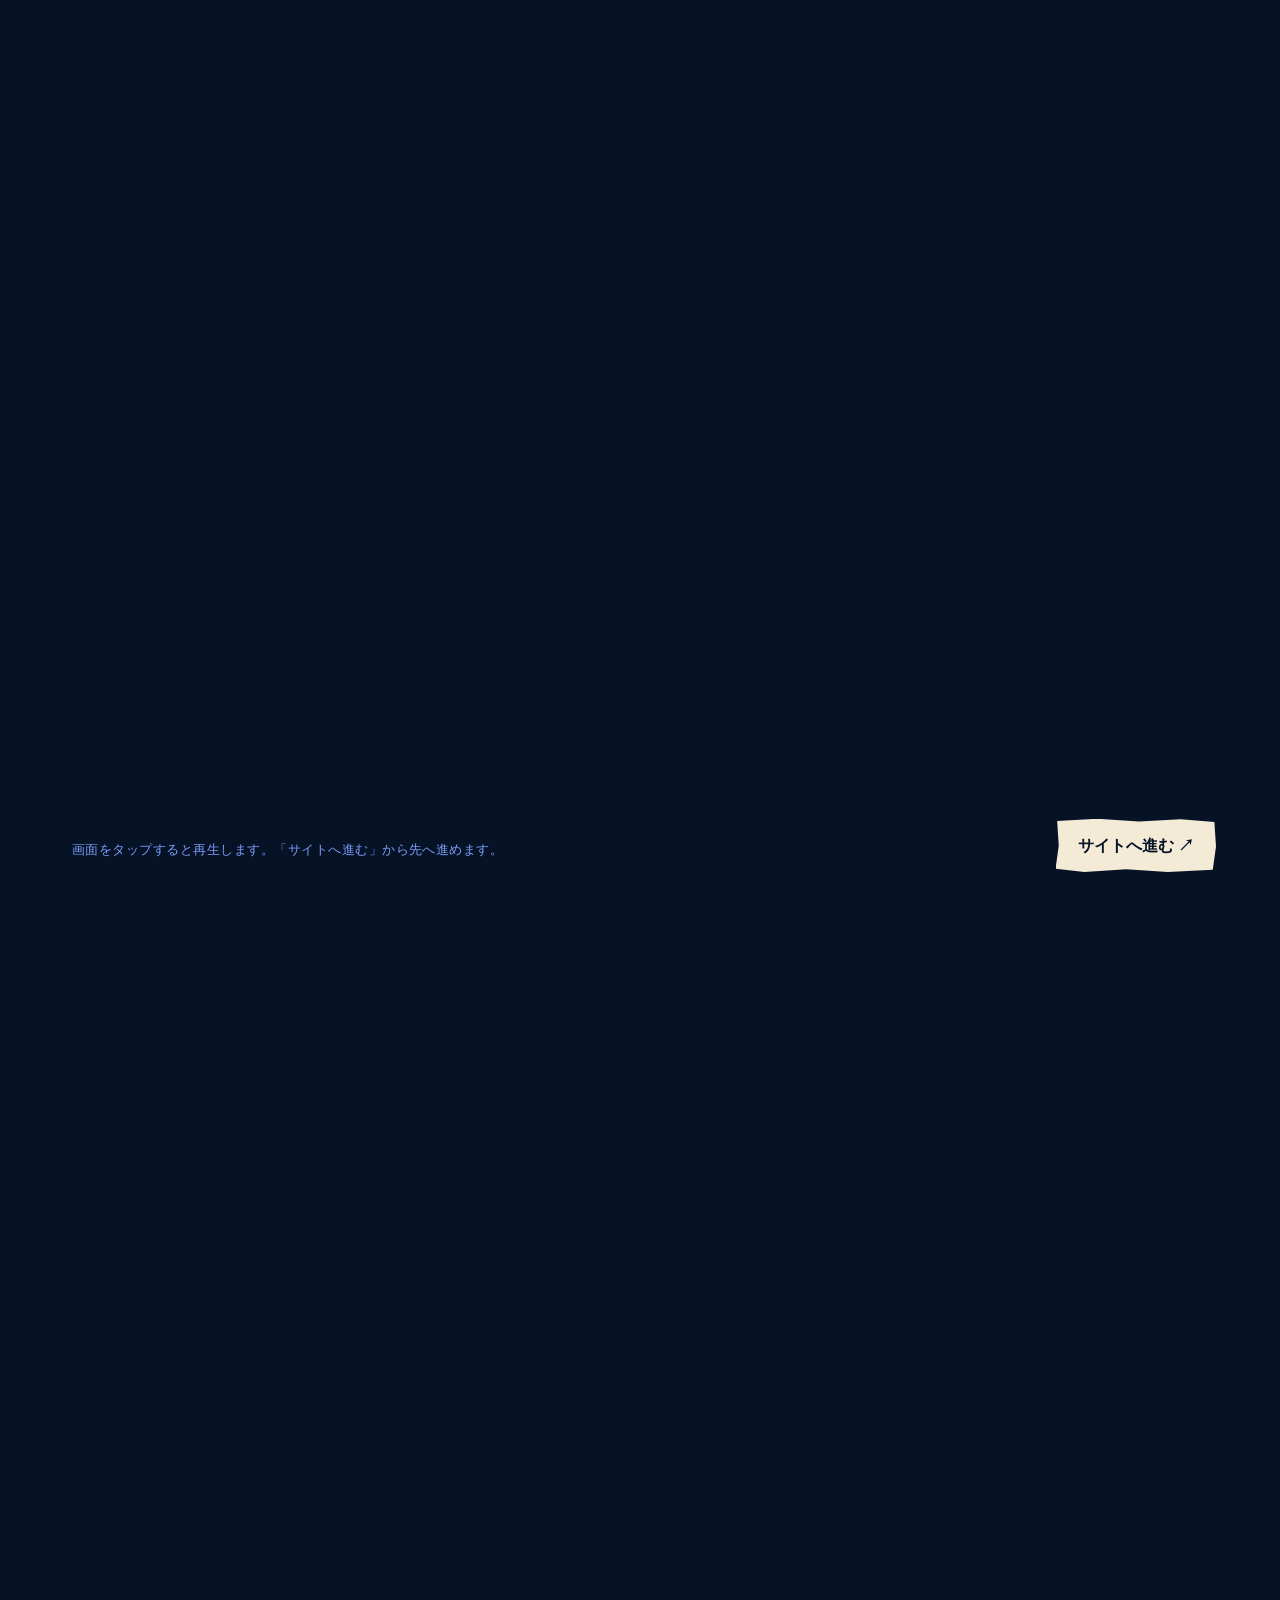
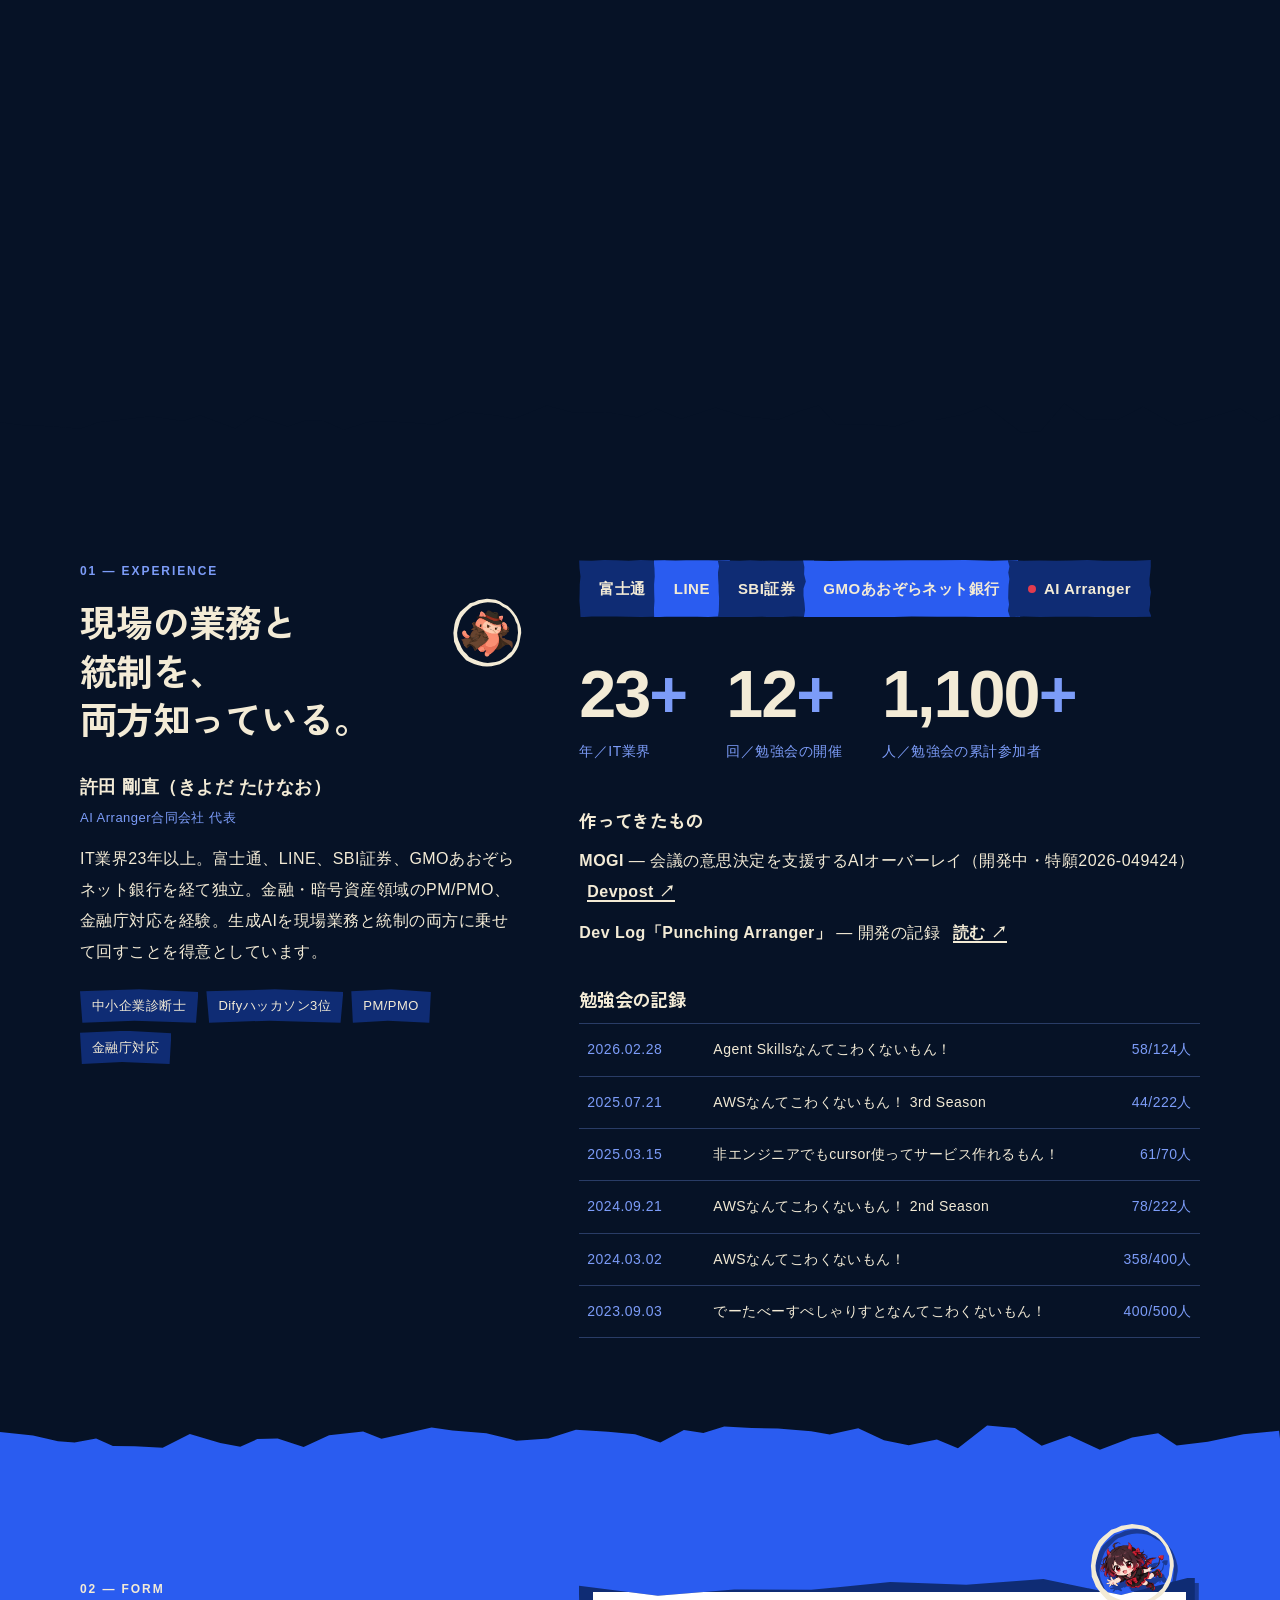
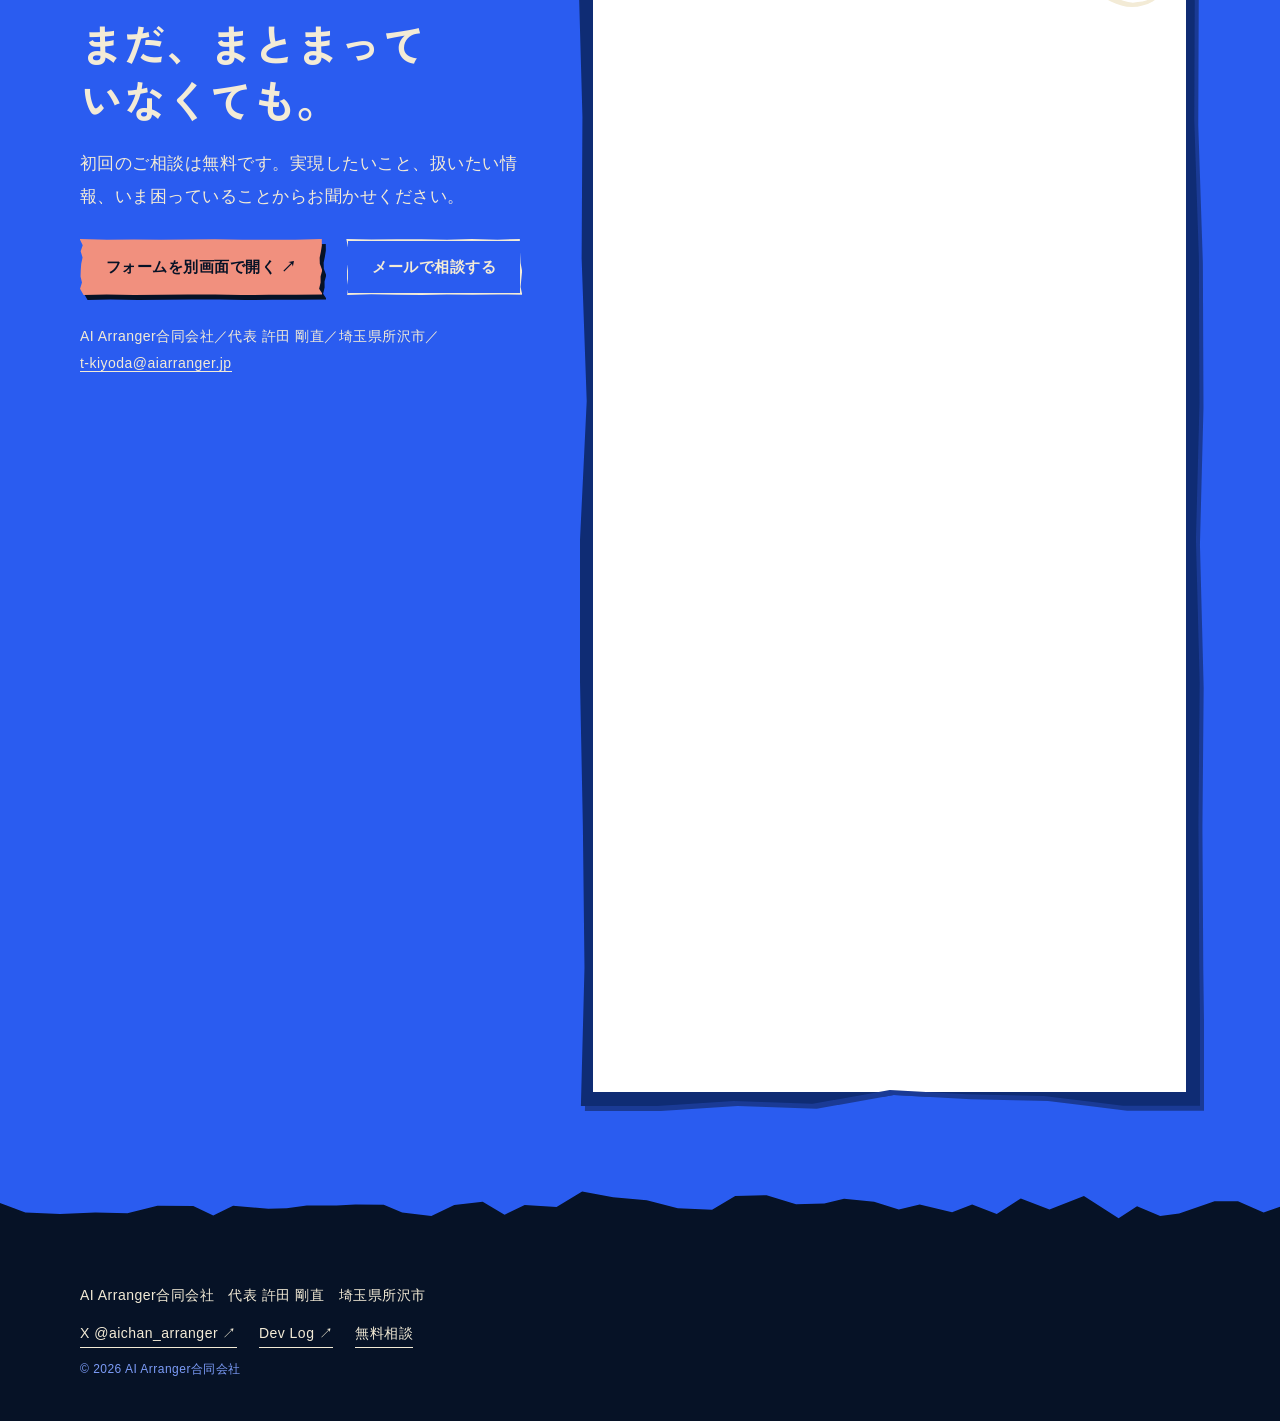
==== commit db2d6760: "Sync site from aiarranger-os: 切り紙の海版トップページ（冒頭映像に変身カット・泡の2人・経験とフォーム） Co-Authored-By: Claude Opus 5.5 " ====
--- a/index.html
+++ b/index.html
@@ -1,302 +1,153 @@
 <!doctype html>
-<html lang="ja" data-theme="sea">
+<html lang="ja">
 <head>
 <meta charset="utf-8">
 <meta name="viewport" content="width=device-width, initial-scale=1">
 <title>AI Arranger合同会社｜AIで、組織を動かす。</title>
-<meta name="description" content="AI Arranger合同会社。ローカルLLM導入支援、会議の意思決定を支援するMOGI、勉強会・研修の企画。構想を語るだけでなく、実際に作る。初回のご相談は無料です。">
+<meta name="description" content="AI Arranger合同会社。ローカルLLM導入支援、会議の意思決定を支援するMOGI、勉強会・研修の企画。初回のご相談は無料です。">
 <meta property="og:type" content="website">
 <meta property="og:title" content="AI Arranger合同会社｜AIで、組織を動かす。">
-<meta property="og:description" content="ローカルLLM導入支援、会議支援AI「MOGI」、勉強会・研修。構想を語るだけでなく、実際に作る。初回のご相談は無料です。">
+<meta property="og:description" content="ローカルLLM導入支援、会議支援AI「MOGI」、勉強会・研修。まずは、無料相談から。">
 <meta property="og:url" content="https://aiarranger.jp/">
 <meta property="og:image" content="https://aiarranger.jp/assets/og-image.jpg">
 <meta name="twitter:card" content="summary_large_image">
+<meta name="theme-color" content="#061226">
 <script>history.scrollRestoration = 'manual'; document.documentElement.classList.add('locked','js');</script>
+<link rel="preconnect" href="https://fonts.googleapis.com">
+<link rel="preconnect" href="https://fonts.gstatic.com" crossorigin>
+<link rel="stylesheet" href="https://fonts.googleapis.com/css2?family=Zen+Kaku+Gothic+New:wght@700&display=swap">
 <link rel="stylesheet" href="style.css">
 </head>
 <body>
 
-<header>
-  <a class="logo" href="#top" aria-label="AI Arranger トップへ">AI <span>ARRANGER</span></a>
+<header class="site">
+  <a class="logo" href="#top" aria-label="AI Arranger トップへ">AI ARRANGER<i aria-hidden="true"></i></a>
   <nav aria-label="メインナビゲーション">
-    <a class="desktop-link" href="#services">事業紹介</a>
-    <a class="desktop-link" href="#mogi">MOGI</a>
-    <a class="desktop-link" href="#seminars">勉強会</a>
-    <a class="desktop-link" href="https://aiarranger.jp/blog/">Dev Log</a>
-    <a class="cta" href="#contact">無料相談 ↗</a>
+    <a class="nav-link" href="#experience">経験</a>
+    <a href="/blog/">Dev Log</a>
+    <a class="cta" href="#form">無料相談</a>
   </nav>
 </header>
 
-<main id="main" inert>
-<!-- ── 海の中を進む3場面。スクロールで進み、最後に海面の光へ ── -->
-<section id="journey" aria-label="海の中を旅する紹介">
+<main id="main">
+<!-- ── 切り紙の海を潜る舞台。泡に入った2人がスクロールで進み、真珠の窓から明るい海へ出て、無料相談へ ── -->
+<section id="journey" aria-label="青い切り紙の海を潜る紹介">
   <div id="stage">
-    <canvas id="scene" aria-label="あいちゃんときよごんが浅瀬から深海へ潜り、光へ戻るアニメーション"></canvas>
-    <canvas id="ascii" aria-hidden="true"></canvas>
-    <div id="particles" aria-hidden="true"></div>
-    <div id="shade"></div>
-    <div id="light"></div>
-    <div id="surface"></div>
+    <canvas id="scene" aria-label="青い切り紙の海を、泡に入ったあいちゃんときよごんが進んでいくアニメーション"></canvas>
+    <button id="pause" type="button" aria-pressed="false">一時停止</button>
     <div id="copies">
-      <article>
+      <article class="card c-ultra">
         <p class="eyebrow">AI Implementation / Product / Learning</p>
         <h1>AIで、<br>組織を動かす。</h1>
-        <p class="bodycopy">生成AIを業務に取り入れたい企業・組織へ。<br>社内AI基盤の構築から、会議の意思決定支援、<br>学びと実践の場づくりまで。</p>
+        <p class="bodycopy">生成AIを業務に取り入れたい企業・組織へ。社内AI基盤の構築から、会議の意思決定支援、学びと実践の場づくりまで。</p>
       </article>
-      <article>
+      <article class="card c-ink">
         <p class="eyebrow">Why it stops</p>
-        <h2>「うちでは無理」を、<br>終わらせる。</h2>
-        <p class="bodycopy">外に出せない機密情報。決まらない会議。知るだけで終わる研修。<br>AIが止まる理由には、それぞれ答えがあります。</p>
+        <h2>「うちでは無理」<wbr>を、<br>終わらせる。</h2>
+        <p class="bodycopy">外に出せない機密情報。決まらない会議。知るだけで終わる研修。AIが止まる理由には、それぞれ答えがあります。</p>
       </article>
-      <article>
+      <article class="card c-ultra">
         <p class="eyebrow">Build &amp; Learn</p>
         <h2>語るだけでなく、<br>自分たちで作る。</h2>
-        <p class="bodycopy">ローカルLLM、会議支援AI「MOGI」、累計1,100人の勉強会。<br>作って、試して、公開してきた知見で伴走します。</p>
+        <p class="bodycopy">ローカルLLM、会議支援AI「MOGI」、累計1,100人以上の勉強会。作って、試して、公開してきた知見で伴走します。</p>
       </article>
-      <article class="final">
-        <p class="eyebrow">Start a conversation</p>
+      <article class="card c-ink cta-card">
+        <p class="eyebrow">Free consultation</p>
         <h2>まずは、<br>無料相談から。</h2>
-        <p class="bodycopy">相談内容が、まだまとまっていなくても大丈夫です。<br>実現したいこと、扱いたい情報、いま困っていることから。</p>
-        <a class="btn primary" href="#contact">無料相談を申し込む ↗</a>
-      </article>
-    </div>
-    <div id="sceneControls">
-      <div class="tools">
-        <button id="pause" type="button">一時停止</button>
-        <button id="demo" type="button">24秒で見る</button>
-        <button id="copyToggle" type="button">文字を隠す</button>
-        <button id="replay" type="button">冒頭をもう一度</button>
-        <label class="paletteLabel">色 <select id="palette" aria-label="色パターンを選ぶ"></select></label>
-        <label class="paletteLabel">着地 <select id="landing" aria-label="海面への着地の演出を選ぶ"></select></label>
-      </div>
-      <nav aria-label="場面を選ぶ">
-        <button type="button" data-chapter="0" aria-label="01 2人と海藻">01</button>
-        <button type="button" data-chapter="1" aria-label="02 中層のマンタとクラゲ">02</button>
-        <button type="button" data-chapter="2" aria-label="03 深海から光へ">03</button>
-        <button type="button" id="next" aria-label="次へ進む">↓</button>
-      </nav>
-    </div>
-  </div>
-</section>
-
-<!-- ── 各概要 ── -->
-<div class="trust-strip">
-  <div class="wrap trust-items reveal">
-    <span><strong>23年以上</strong>代表のIT業界経験</span>
-    <span><strong>1,100人以上</strong>勉強会の累計参加者</span>
-    <span><strong>自社開発</strong>MOGI・開発過程を公開</span>
-  </div>
-</div>
-
-<section id="services" class="band">
-  <div class="wrap">
-    <div class="section-head reveal">
-      <div>
-        <p class="eyebrow">What we do</p>
-        <h2>どこから、<br>AIを動かしますか。</h2>
-      </div>
-      <p>まずは、いま抱えている課題から。<br>導入支援・プロダクト開発・勉強会の<br>3つの入口をご用意しています。</p>
-    </div>
-    <div class="grid3">
-      <article class="card reveal">
-        <p class="number">01 / LOCAL LLM</p>
-        <h3>機密情報を扱う現場に、<br>社内で使うAIを。</h3>
-        <p>クラウドへのデータ送信が壁になっている組織へ。ローカルLLMとRAGによる社内文書検索を支援します。</p>
-        <a class="text-link" href="#local">ローカルLLM導入支援を見る ↗</a>
-      </article>
-      <article class="card reveal">
-        <p class="number">02 / PRODUCT — 開発中</p>
-        <h3>議事録の、その先へ。<br>意思決定に別の視点を。</h3>
-        <p>会議の発言を構造化し、複数のAI視点で論点を審議。見落としや早すぎる合意を検討するためのMOGI。</p>
-        <a class="text-link" href="#mogi">MOGIの取り組みを見る ↗</a>
-      </article>
-      <article class="card reveal">
-        <p class="number">03 / SEMINARS</p>
-        <h3>知るだけで終わらない、<br>学びと実践の場を。</h3>
-        <p>生成AIや開発技術をテーマに、勉強会・研修を企画。組織やコミュニティで学ぶきっかけをつくります。</p>
-        <a class="text-link" href="#seminars">勉強会の実績を見る ↗</a>
+        <p class="bodycopy">相談内容が、まだまとまっていなくても大丈夫です。実現したいこと、扱いたい情報、いま困っていることから。</p>
+        <div class="actions">
+          <a class="btn primary cut-b" href="#form">無料相談を申し込む</a>
+          <a class="text-link" href="#experience">これまでの経験 ↓</a>
+        </div>
       </article>
     </div>
   </div>
 </section>
 
-<section id="local">
-  <div class="wrap split">
-    <div class="reveal">
-      <p class="eyebrow">Local LLM / RAG</p>
-      <h2>「外に出せない」が、<br>AI活用の壁にならないように。</h2>
-      <p>社内ネットワーク内で動作するLLM環境を構築。機密情報の扱いを踏まえながら、社内文書を自然言語で検索できる環境を検討します。</p>
-      <ul class="feature-list">
-        <li><b>データ外部送信ゼロ</b><span>社内ネットワーク内で完結するLLM環境を構築。機密情報がクラウドに送信されることはありません。</span></li>
-        <li><b>低コスト導入</b><span>GPU搭載PC 1台から導入可能。月額APIコスト不要で長期的なコスト削減を実現。</span></li>
-        <li><b>RAGで社内検索</b><span>社内ドキュメントをRAGで統合。自然言語で社内情報を横断検索できる環境を構築。</span></li>
-      </ul>
-      <p class="lead-line">「セキュリティが理由でAI導入が進まない」を解決します。まずはお気軽にご相談ください。</p>
-      <p class="price"><small>導入の目安</small> 30〜50万円</p>
-      <p class="small">対象機器、構築範囲、税、保守費用などの条件はご相談時に確認します。外部通信の有無も、更新・ログ・連携を含む構成全体で確認します。</p>
-      <a class="btn primary" href="#contact">自社で導入できるか相談する ↗</a>
+<!-- ── 01 経験 ── -->
+<section id="experience" class="sec sec-ink">
+  <div class="wave wave-1" aria-hidden="true"></div>
+  <div class="wrap exp-grid">
+    <div class="exp-left reveal">
+      <p class="eyebrow">01 — Experience</p>
+      <div class="exp-title">
+        <h2><span class="nw">現場の業務と</span><span class="nw">統制を、</span><br><span class="nw">両方知っている。</span></h2>
+        <span class="buddy kiyo" aria-hidden="true"><svg class="ring" viewBox="0 0 100 100" aria-hidden="true"><path d="M97.5,50.0 L96.3,56.1 L95.2,62.3 L93.7,68.1 L91.2,73.2 L87.4,78.9 L83.6,83.3 L78.4,86.9 L73.6,90.4 L67.9,93.3 L62.0,94.9 L56.2,96.2 L50.0,96.6 L43.9,96.3 L37.9,94.8 L32.0,93.0 L26.6,90.7 L21.0,87.7 L17.0,83.5 L13.0,78.7 L8.9,73.4 L6.9,68.2 L4.3,62.2 L3.9,56.1 L3.3,50.0 L4.1,43.9 L4.9,37.8 L6.5,32.1 L9.3,26.4 L12.5,21.0 L17.1,16.6 L21.7,12.9 L26.3,8.7 L31.9,7.2 L37.8,4.4 L43.9,3.3 L50.0,2.4 L56.1,3.1 L62.1,3.9 L68.2,6.1 L73.2,9.8 L79.0,12.6 L83.3,16.8 L86.8,21.0 L91.0,26.6 L93.5,32.1 L95.6,37.7 L97.2,43.9 Z M93.1,49.5 L92.4,54.9 L91.9,60.2 L89.7,65.5 L86.9,70.7 L84.5,75.2 L80.4,78.9 L76.4,82.9 L71.9,86.0 L67.0,88.8 L62.0,90.3 L56.4,90.9 L51.0,91.7 L45.5,90.8 L40.2,89.5 L35.1,87.9 L30.1,85.7 L25.1,83.2 L21.7,79.1 L17.6,75.3 L14.6,70.4 L12.6,65.7 L10.2,60.2 L8.9,55.1 L8.5,49.5 L9.4,44.1 L10.9,38.7 L12.4,33.4 L14.6,28.5 L18.0,23.8 L21.6,19.8 L25.7,16.0 L29.7,12.8 L34.8,11.0 L40.3,9.0 L45.4,8.0 L51.0,7.4 L56.5,7.7 L61.9,8.4 L67.1,10.2 L71.9,13.4 L76.7,15.8 L81.1,19.6 L84.4,23.7 L87.8,28.5 L89.6,33.6 L92.1,38.7 L92.6,44.0 Z" fill="#F3EBD6" fill-rule="evenodd"/></svg><img src="assets/scenes/kiyogon-cut.webp" alt=""></span>
+      </div>
+      <p class="name">許田 剛直（きよだ たけなお）<small>AI Arranger合同会社 代表</small></p>
+      <p>IT業界23年以上。富士通、LINE、SBI証券、GMOあおぞらネット銀行を経て独立。金融・暗号資産領域のPM/PMO、金融庁対応を経験。生成AIを現場業務と統制の両方に乗せて回すことを得意としています。</p>
+      <ul class="tags"><li>中小企業診断士</li><li>Difyハッカソン3位</li><li>PM/PMO</li><li>金融庁対応</li></ul>
     </div>
-    <div class="visual-panel reveal">
-      <p class="diagram-label">構成イメージ / 特定の納品構成を示すものではありません</p>
-      <div class="boundary">
-        <p class="boundary-title">YOUR ORGANIZATION / 社内ネットワーク</p>
-        <div class="network">
-          <div>社内ドキュメント</div><div>利用者の質問</div>
-          <div class="server">LOCAL LLM ＋ RAG<br>検索・推論</div>
-          <div>関連情報を参照</div><div>回答を確認</div>
-        </div>
-        <p class="small" style="margin:0">データの取り扱いとアクセス権を踏まえて設計</p>
+    <div class="exp-right">
+      <ol class="career reveal" aria-label="経歴">
+        <li class="cut-a">富士通</li><li class="cut-b">LINE</li><li class="cut-c">SBI証券</li><li class="cut-d">GMOあおぞらネット銀行</li><li class="cut-e me">AI Arranger</li>
+      </ol>
+      <dl class="stats reveal">
+        <div><dt class="num">23<em>+</em></dt><dd>年／IT業界</dd></div>
+        <div><dt class="num">12<em>+</em></dt><dd>回／勉強会の開催</dd></div>
+        <div><dt class="num">1,100<em>+</em></dt><dd>人／勉強会の累計参加者</dd></div>
+      </dl>
+      <div class="made reveal">
+        <h3>作ってきたもの</h3>
+        <ul>
+          <li><b>MOGI</b> — 会議の意思決定を支援するAIオーバーレイ（開発中・<span class="nw">特願2026-049424）</span><a href="https://devpost.com/software/mogi-meeting-overlay-for-group-intelligence" target="_blank" rel="noopener noreferrer">Devpost ↗</a></li>
+          <li><b>Dev Log「Punching Arranger」</b> — 開発の記録 <a href="/blog/">読む ↗</a></li>
+        </ul>
+      </div>
+      <div class="record reveal">
+        <h3>勉強会の記録</h3>
+        <ul class="seminars">
+          <li><a href="https://connpass.com/event/381544/" target="_blank" rel="noopener noreferrer"><span>2026.02.28</span><span>Agent Skillsなんてこわくないもん！</span><span>58/124人</span></a></li>
+          <li><a href="https://connpass.com/event/360946/" target="_blank" rel="noopener noreferrer"><span>2025.07.21</span><span>AWSなんてこわくないもん！ 3rd Season</span><span>44/222人</span></a></li>
+          <li><a href="https://connpass.com/event/343940/" target="_blank" rel="noopener noreferrer"><span>2025.03.15</span><span>非エンジニアでもcursor使ってサービス作れるもん！</span><span>61/70人</span></a></li>
+          <li><a href="https://connpass.com/event/329600/" target="_blank" rel="noopener noreferrer"><span>2024.09.21</span><span>AWSなんてこわくないもん！ 2nd Season</span><span>78/222人</span></a></li>
+          <li><a href="https://connpass.com/event/303514/" target="_blank" rel="noopener noreferrer"><span>2024.03.02</span><span>AWSなんてこわくないもん！</span><span>358/400人</span></a></li>
+          <li><a href="https://connpass.com/event/290174/" target="_blank" rel="noopener noreferrer"><span>2023.09.03</span><span>でーたべーすぺしゃりすとなんてこわくないもん！</span><span>400/500人</span></a></li>
+        </ul>
       </div>
     </div>
   </div>
 </section>
 
-<section id="mogi" class="band">
-  <div class="wrap split">
-    <div class="visual-panel reveal">
-      <p class="diagram-label">MOGI / 機能説明図 — 実際の製品画面ではありません</p>
-      <div class="mogi-flow">
-        <div class="mogi-step"><b>会議中の発言</b><span>リアルタイムに取り込み、論点を整理</span></div>
-        <div class="flow-arrow">↓</div>
-        <div class="mogi-step"><b>決定 / 課題 / タスク</b><span>構造化したカードとして扱う</span></div>
-        <div class="flow-arrow">↓</div>
-        <div class="mogi-step"><b>5つのAI視点による審議</b><span>賛否・不足条件・見落としを検討</span></div>
-        <div class="flow-arrow">↓</div>
-        <div class="mogi-step"><b class="go">GO / HOLD / NO</b><span>人が判断するための材料を提示</span></div>
+<!-- ── 02 相談フォーム ── -->
+<section id="form" class="sec sec-cobalt">
+  <span id="contact" class="anchor-alias" aria-hidden="true"></span><!-- 旧版・ブログからの #contact リンクの受け口 -->
+  <div class="wave wave-2" aria-hidden="true"></div>
+  <div class="wrap form-grid">
+    <div class="form-left reveal">
+      <p class="eyebrow">02 — Form</p>
+      <h2><span class="nw">まだ、</span><span class="nw">まとまって</span><br><span class="nw">いなくても。</span></h2>
+      <p class="lead">初回のご相談は無料です。実現したいこと、扱いたい情報、いま困っていることからお聞かせください。</p>
+      <div class="actions">
+        <a class="btn primary cut-e" href="https://docs.google.com/forms/d/e/1FAIpQLSf6QFTPgRlixZjN2cVZmnHWV0lXvlzwcbqWAAAEsJVRHYKgQg/viewform" target="_blank" rel="noopener noreferrer">フォームを別画面で開く ↗</a>
+        <a class="btn ghost cut-f" href="mailto:t-kiyoda@aiarranger.jp">メールで相談する</a>
       </div>
+      <p class="company">AI Arranger合同会社／代表 許田 剛直／埼玉県所沢市／<a href="mailto:t-kiyoda@aiarranger.jp">t-kiyoda@aiarranger.jp</a></p>
     </div>
-    <div class="reveal">
-      <p class="eyebrow">Meeting Overlay for Group Intelligence</p>
-      <h2>その会議に、<br>セカンドオピニオンを。</h2>
-      <span class="badge">開発中</span><span class="badge">特許出願中</span>
-      <p>MOGIは、会議を要約するだけではなく、意思決定を複数のAI視点で検討するプロダクトです。会議中の発言をリアルタイムで分類・構造化し、複数のAIペルソナによる多角的審議で偽コンセンサスを検出。組織の意思決定品質を高めます。</p>
-      <ul class="feature-list">
-        <li><b>リアルタイム発言分類</b><span>決定・課題・タスクを自動でカード化</span></li>
-        <li><b>マルチペルソナ審議</b><span>5つのAI視点でGO/HOLD/NO判定</span></li>
-        <li><b>偽コンセンサス検出</b><span>見落としやすいリスクを表面化</span></li>
-      </ul>
-      <p class="tags"><span>Amazon Bedrock</span><span>Transcribe</span><span>Lambda</span><span>DynamoDB</span><span>Next.js</span><span>CDK</span></p>
-      <p class="small">特許出願番号：特願2026-049424。AIの判定は意思決定を支援する材料であり、正しさを保証するものではありません。</p>
-      <div class="actions">
-        <a class="btn primary" href="#contact">開発状況について問い合わせる</a>
-        <a class="btn" href="https://devpost.com/software/mogi-meeting-overlay-for-group-intelligence" target="_blank" rel="noopener noreferrer">技術詳細 ↗ Devpost</a>
+    <div class="form-right reveal">
+      <span class="buddy chibi" aria-hidden="true"><svg class="ring" viewBox="0 0 100 100" aria-hidden="true"><path d="M97.5,50.0 L96.3,56.1 L95.2,62.3 L93.7,68.1 L91.2,73.2 L87.4,78.9 L83.6,83.3 L78.4,86.9 L73.6,90.4 L67.9,93.3 L62.0,94.9 L56.2,96.2 L50.0,96.6 L43.9,96.3 L37.9,94.8 L32.0,93.0 L26.6,90.7 L21.0,87.7 L17.0,83.5 L13.0,78.7 L8.9,73.4 L6.9,68.2 L4.3,62.2 L3.9,56.1 L3.3,50.0 L4.1,43.9 L4.9,37.8 L6.5,32.1 L9.3,26.4 L12.5,21.0 L17.1,16.6 L21.7,12.9 L26.3,8.7 L31.9,7.2 L37.8,4.4 L43.9,3.3 L50.0,2.4 L56.1,3.1 L62.1,3.9 L68.2,6.1 L73.2,9.8 L79.0,12.6 L83.3,16.8 L86.8,21.0 L91.0,26.6 L93.5,32.1 L95.6,37.7 L97.2,43.9 Z M93.1,49.5 L92.4,54.9 L91.9,60.2 L89.7,65.5 L86.9,70.7 L84.5,75.2 L80.4,78.9 L76.4,82.9 L71.9,86.0 L67.0,88.8 L62.0,90.3 L56.4,90.9 L51.0,91.7 L45.5,90.8 L40.2,89.5 L35.1,87.9 L30.1,85.7 L25.1,83.2 L21.7,79.1 L17.6,75.3 L14.6,70.4 L12.6,65.7 L10.2,60.2 L8.9,55.1 L8.5,49.5 L9.4,44.1 L10.9,38.7 L12.4,33.4 L14.6,28.5 L18.0,23.8 L21.6,19.8 L25.7,16.0 L29.7,12.8 L34.8,11.0 L40.3,9.0 L45.4,8.0 L51.0,7.4 L56.5,7.7 L61.9,8.4 L67.1,10.2 L71.9,13.4 L76.7,15.8 L81.1,19.6 L84.4,23.7 L87.8,28.5 L89.6,33.6 L92.1,38.7 L92.6,44.0 Z" fill="#F3EBD6" fill-rule="evenodd"/></svg><img src="assets/scenes/chibi-cut.webp" alt=""></span>
+      <div class="form-mount cut-d">
+        <iframe src="https://docs.google.com/forms/d/e/1FAIpQLSf6QFTPgRlixZjN2cVZmnHWV0lXvlzwcbqWAAAEsJVRHYKgQg/viewform?embedded=true" title="無料相談フォーム" loading="lazy">読み込んでいます…</iframe>
       </div>
-    </div>
-  </div>
-</section>
-
-<section id="seminars">
-  <div class="wrap">
-    <div class="section-head reveal">
-      <div>
-        <p class="eyebrow">Community / Seminars</p>
-        <h2>「なんてこわくないもん！」<br>から、始まる学び。</h2>
-      </div>
-      <div class="stats">
-        <span><strong>12<em>+</em></strong>開催回数</span>
-        <span><strong>1,100<em>+</em></strong>累計参加者</span>
-        <span><strong>2022<em>〜</em></strong>活動開始</span>
-      </div>
-    </div>
-    <div class="seminar-list reveal">
-      <a href="https://connpass.com/event/381544/" target="_blank" rel="noopener noreferrer"><span>2026.02.28</span><span>Agent Skillsなんてこわくないもん！</span><span>58/124人</span></a>
-      <a href="https://connpass.com/event/360946/" target="_blank" rel="noopener noreferrer"><span>2025.07.21</span><span>AWSなんてこわくないもん！ 3rd Season</span><span>44/222人</span></a>
-      <a href="https://connpass.com/event/343940/" target="_blank" rel="noopener noreferrer"><span>2025.03.15</span><span>非エンジニアでもcursor使ってサービス作れるもん！</span><span>61/70人</span></a>
-      <a href="https://connpass.com/event/329600/" target="_blank" rel="noopener noreferrer"><span>2024.09.21</span><span>AWSなんてこわくないもん！ 2nd Season</span><span>78/222人</span></a>
-      <a href="https://connpass.com/event/303514/" target="_blank" rel="noopener noreferrer"><span>2024.03.02</span><span>AWSなんてこわくないもん！</span><span>358/400人</span></a>
-      <a href="https://connpass.com/event/290174/" target="_blank" rel="noopener noreferrer"><span>2023.09.03</span><span>でーたべーすぺしゃりすとなんてこわくないもん！</span><span>400/500人</span></a>
-    </div>
-    <div class="actions reveal">
-      <a class="btn primary" href="#contact">社内研修・勉強会を相談する ↗</a>
-    </div>
-  </div>
-</section>
-
-<section id="about" class="reason">
-  <div class="wrap">
-    <div class="section-head reveal">
-      <div>
-        <p class="eyebrow">Why AI Arranger</p>
-        <h2>組織の現場を知る。<br>自分たちでも、作る。</h2>
-      </div>
-      <p>業務・統制の視点と、実装・検証の視点。<br>両方を持って、AIの使いどころを考えます。</p>
-    </div>
-    <div class="grid3">
-      <article class="fact reveal">
-        <strong>23年以上</strong>
-        <h3>業務と組織への理解</h3>
-        <p>代表はIT業界で23年以上の経験。金融・暗号資産領域のPM / PMO、金融庁対応、生成AIの業務導入と統制に関わってきました。</p>
-      </article>
-      <article class="fact reveal">
-        <strong>Build &amp; Learn</strong>
-        <h3>作ることで得た知見</h3>
-        <p>MOGIやPunching Arrangerを自ら開発。完成品だけでなく、判断・失敗・改善の過程もDev Logで公開しています。</p>
-      </article>
-      <article class="fact reveal">
-        <strong>1,100人以上</strong>
-        <h3>学びを共有してきた実績</h3>
-        <p>2022年から技術コミュニティ活動を継続。勉強会12回以上、累計参加者1,100人以上。</p>
-      </article>
-    </div>
-    <a class="devlog reveal" href="https://aiarranger.jp/blog/punching-arranger/001-aichan-does-not-know-punch.html">
-      <img src="https://aiarranger.jp/blog/assets/punching-arranger/001/cover.jpg" alt="" loading="lazy">
-      <div>
-        <p class="eyebrow">Dev Log / Punching Arranger</p>
-        <h3>あいちゃんは、まだパンチを知らない。</h3>
-        <p>キャラクター、身体動作検出、AIと開発。その試行錯誤を読む。</p>
-      </div>
-      <span class="btn">開発日誌を読む ↗</span>
-    </a>
-  </div>
-</section>
-
-<section id="contact" class="contact">
-  <div class="wrap">
-    <div class="contact-head reveal">
-      <p class="eyebrow">Free consultation</p>
-      <h2>まだ、相談内容が<br>まとまっていなくても。</h2>
-      <p class="lead">初回のご相談は無料です。実現したいこと、扱いたい情報、いま困っていることからお聞かせください。</p>
-      <div class="contact-grid">
-        <div class="contact-item"><h3>社内AI・ローカルLLM</h3><p>機密情報の扱い、構成、導入費用について。</p></div>
-        <div class="contact-item"><h3>MOGI・AI開発</h3><p>開発状況、活用可能性、AIを使った開発の相談。</p></div>
-        <div class="contact-item"><h3>研修・勉強会</h3><p>対象者、学びたいテーマ、開催形式について。</p></div>
-      </div>
-      <div class="actions">
-        <a class="btn primary" id="formOpen" href="https://docs.google.com/forms/d/e/1FAIpQLSf6QFTPgRlixZjN2cVZmnHWV0lXvlzwcbqWAAAEsJVRHYKgQg/viewform" target="_blank" rel="noopener noreferrer">フォームを別画面で開く ↗</a>
-        <a class="btn" href="mailto:t-kiyoda@aiarranger.jp">メールで相談する</a>
-      </div>
-      <div class="profile">
-        <p class="small company">AI Arranger合同会社 ／ 代表：許田 剛直 ／ 埼玉県所沢市 ／ <a href="mailto:t-kiyoda@aiarranger.jp">t-kiyoda@aiarranger.jp</a></p>
-        <h3>許田 剛直（きよだ たけなお）</h3>
-        <p class="small">23年以上のIT業界経験。富士通、LINE、SBI証券、GMOあおぞらネット銀行などを経て独立。金融・暗号資産領域でのPM/PMO、金融庁対応を多数経験。生成AIを現場業務と統制の両方に乗せて回すことを得意とする。Difyハッカソン3位入賞。</p>
-        <p class="tags"><span>生成AI活用</span><span>PM/PMO</span><span>金融・暗号資産</span><span>AWS / GCP</span><span>RAG / LLM</span><span>中小企業診断士</span></p>
-      </div>
-    </div>
-    <div class="form-panel reveal">
-      <iframe src="https://docs.google.com/forms/d/e/1FAIpQLSf6QFTPgRlixZjN2cVZmnHWV0lXvlzwcbqWAAAEsJVRHYKgQg/viewform?embedded=true" title="無料相談フォーム" loading="lazy">読み込んでいます…</iframe>
     </div>
   </div>
 </section>
 </main>
 
-<!-- ── 冒頭映像。生成映像 media/intro.mp4 があれば <video>、無ければ手続き型の映像を再生 ── -->
+<!-- ── 冒頭映像 ── -->
 <section id="intro" aria-label="冒頭映像">
-  <video id="film" muted playsinline preload="auto" hidden aria-label="海の中を潜る、あいちゃんときよごんの冒頭映像"></video>
-  <div class="introHeading"><p>AI ARRANGER</p><h2>AIで、組織を動かす。</h2></div>
-  <div class="introBottom">
-    <button id="filmPlay" type="button">一時停止</button>
-    <button id="skip" class="cta" type="button">サイトへ進む ↗</button>
-  </div>
+  <video id="film" muted playsinline preload="auto" hidden aria-label="青い限定色の海を、あいちゃんときよごんが潜る冒頭映像"></video>
+  <button id="skip" class="cta" type="button">サイトへ進む ↗</button>
   <p id="loadStatus" role="status"></p>
   <button id="retry" type="button" hidden>素材を再読み込み</button>
-  <div id="filmProgress"></div>
 </section>
 
 <footer>
-  <div class="wrap footer-inner">
-    <div><strong>AI Arranger合同会社</strong><br>代表：許田 剛直 / 埼玉県所沢市</div>
-    <div><a href="https://x.com/aichan_arranger" target="_blank" rel="noopener noreferrer">X (@aichan_arranger)</a></div>
-    <div>© 2026 AI Arranger合同会社</div>
+  <div class="wave wave-0" aria-hidden="true"></div>
+  <div class="wrap foot">
+    <p>AI Arranger合同会社　代表 許田 剛直　埼玉県所沢市</p>
+    <p class="foot-links"><a href="https://x.com/aichan_arranger" target="_blank" rel="noopener noreferrer">X @aichan_arranger ↗</a><a href="/blog/">Dev Log ↗</a><a href="#form">無料相談</a></p>
+    <p class="copy">© 2026 AI Arranger合同会社</p>
   </div>
 </footer>
 
--- a/style.css
+++ b/style.css
@@ -1,294 +1,195 @@
+/* 青い切り紙の海：7色・平らな面・手切りの縁。仕様は generation/redesign-spec.md §2・§5 */
 :root{
   color-scheme:dark;
-  --navy:#102f40;--deep:#081f2c;--paper:#f4f1e8;--muted:#acbfc4;--teal:#77c9bd;--coral:#ee927e;
-  --line:rgba(255,255,255,.15);--gutter:4.4vw;
+  --ink:#061226;--ultra:#0F2C74;--cobalt:#2A5CF0;--sky:#7C9CF8;--ivory:#F3EBD6;--salmon:#F1907E;--red:#E23B4E;
+  --head:"Zen Kaku Gothic New","Hiragino Sans","Hiragino Kaku Gothic ProN","Noto Sans JP","Yu Gothic",sans-serif;
+  --body:"Hiragino Sans","Hiragino Kaku Gothic ProN","Noto Sans JP","Yu Gothic",sans-serif;
+  --latin:"Helvetica Neue",Arial,sans-serif;
+  --gutter:max(16px,5vw);
 }
 *{box-sizing:border-box}
-html{background:var(--deep);scroll-behavior:auto;scroll-padding-top:80px}
+html{background:var(--ink);scroll-behavior:auto;scroll-padding-top:84px}
 html.locked{overflow:hidden}
-body{margin:0;background:var(--deep);color:var(--paper);font-family:"Noto Sans JP","Hiragino Kaku Gothic ProN","Yu Gothic",Meiryo,sans-serif;line-height:1.85}
+body{margin:0;background:var(--ink);color:var(--ivory);font-family:var(--body);font-size:16px;line-height:1.95;letter-spacing:.03em;-webkit-font-smoothing:antialiased}
 a{color:inherit;text-decoration:none}
-button{font:inherit;color:inherit;cursor:pointer;background:none;border:0;-webkit-tap-highlight-color:transparent}
-a:focus-visible,button:focus-visible{outline:3px solid var(--coral);outline-offset:5px}
-h1,h2,h3,p{margin-top:0}
-h2{font-size:clamp(28px,4vw,48px);line-height:1.45;letter-spacing:-.035em}
-h3{font-size:22px;line-height:1.5}
-.wrap{width:min(1160px,90%);margin:auto}
-.eyebrow{font-size:12px;letter-spacing:.2em;color:var(--teal);font-weight:700;text-transform:uppercase;margin-bottom:14px}
-.small{font-size:13px;color:var(--muted)}
-section{padding:90px 0}
-.btn{display:inline-flex;justify-content:center;align-items:center;min-height:48px;padding:12px 22px;border-radius:5px;border:1px solid var(--line);font-size:14px;font-weight:700;transition:background .2s,transform .2s}
-.btn:hover{background:#224858;transform:translateY(-2px)}
-.btn.primary{background:var(--teal);color:var(--deep);border-color:var(--teal)}
-.btn.primary:hover{background:#9ce1d5}
-.actions{display:flex;gap:12px;flex-wrap:wrap;margin-top:28px}
-.cta{background:var(--coral);color:var(--deep);border-radius:30px;padding:11px 18px;font-size:13px;font-weight:800;white-space:nowrap}
-.cta:hover{background:#ffb09e}
+button{font:inherit;color:inherit;cursor:pointer;background:none;border:0}
+h1,h2,h3{font-family:var(--head);font-weight:700;letter-spacing:-.02em;line-height:1.3;margin:0}
+p{margin:0}
+:focus-visible{outline:3px solid var(--salmon);outline-offset:4px}
+.sec-cobalt :focus-visible{outline-color:var(--ivory)}html:not(.past) header.site :focus-visible{outline-color:var(--ivory);outline-offset:0;box-shadow:0 0 0 6px var(--ink)} /* 舞台の上：墨紺の縁の上に生成りの枠（どの海の色の上でも見える） */
+[class*="cut-"]:not(.btn){clip-path:var(--cut)}
+.eyebrow{font-family:var(--latin);font-weight:800;font-size:12px;letter-spacing:.16em;text-transform:uppercase;color:var(--sky);margin-bottom:14px}
+.sec-cobalt .eyebrow{color:var(--ivory)}
 
-/* ヘッダー：映像より上に常に置く */
-header{position:fixed;top:0;left:0;right:0;z-index:70;display:flex;align-items:center;justify-content:space-between;gap:20px;padding:20px var(--gutter);pointer-events:none}
-header>*{pointer-events:auto}
-.logo{font-size:20px;font-weight:900;letter-spacing:.08em;white-space:nowrap;text-shadow:0 2px 12px #0008}
-.logo span{color:var(--teal)}
-header nav{display:flex;gap:22px;align-items:center;font-size:13px;text-shadow:0 1px 8px #0008}
-header nav a:hover{color:var(--teal)}
-header nav .cta:hover{color:var(--deep)}
-html.light header{color:var(--navy);text-shadow:none}
-html.light header nav,html.light .logo{text-shadow:none}
-html.light .logo span{color:#2f7a6f}
-html.past header{background:rgba(8,31,44,.94);color:var(--paper);border-bottom:1px solid var(--line);padding:14px var(--gutter);transition:background .3s}
-html.past .logo span{color:var(--teal)}
+/* ボタン：面と硬い影を疑似要素で手切りにする（clip-path は影を切ってしまうため） */
+.btn{position:relative;z-index:0;display:inline-flex;align-items:center;justify-content:center;min-height:56px;padding:12px 26px;font-weight:700;font-size:15px;color:var(--ink);transition:transform .16s}
+.btn::before,.btn::after{content:"";position:absolute;inset:0;clip-path:var(--cut,none);z-index:-1;background:var(--salmon)}
+.btn::after{z-index:-2;background:var(--ink);transform:translate(4px,5px);transition:transform .16s}
+.btn:hover{transform:translateY(-2px)}.btn:hover::after{transform:translate(2px,3px)}
+.btn.ghost{color:var(--ivory)}.btn.ghost::before{background:transparent;box-shadow:inset 0 0 0 2px var(--ivory)}.btn.ghost::after{display:none}
+.text-link{font-weight:700;border-bottom:2px solid currentColor;padding-bottom:2px}
+.actions{display:flex;flex-wrap:wrap;align-items:center;gap:18px 24px;margin-top:26px}
 
-/* 舞台：スクロールで進む3場面 */
-#journey{height:800svh}
-#stage{height:100svh;position:sticky;top:0;overflow:hidden;background:var(--deep)}
+/* ヘッダー */
+header.site{position:fixed;inset:0 0 auto;z-index:70;display:flex;align-items:center;justify-content:space-between;gap:20px;padding:18px var(--gutter);pointer-events:none;transition:background .3s,padding .3s}
+header.site>*{pointer-events:auto}
+.logo{font-family:var(--latin);font-weight:800;font-size:18px;letter-spacing:.12em;white-space:nowrap}
+.logo i{display:inline-block;width:8px;height:8px;margin-left:4px;background:var(--red);border-radius:50%;vertical-align:.1em}
+header nav{display:flex;gap:26px;align-items:center;font-size:14px;font-weight:700}
+header nav .nav-link:hover,header nav a:not(.cta):hover{color:var(--sky)}
+header .cta{position:relative;z-index:0;padding:9px 20px;color:var(--ink);white-space:nowrap}
+header .cta::before{content:"";position:absolute;inset:0;z-index:-1;background:var(--salmon);clip-path:polygon(1% 4%,26% 0,52% 5%,78% 1%,99% 6%,100% 52%,98% 96%,70% 100%,44% 95%,18% 100%,0 94%,2% 50%);transition:background .4s}
+/* 舞台の上では地がないので、ロゴとナビの文字を墨紺の札に載せる（明るいコバルトの海面の上でも読めるように） */
+html:not(.past) header.site .logo,html:not(.past) header nav a:not(.cta){background:var(--ink);padding:3px 9px}
+html.past header.site{background:rgba(6,18,38,.94);padding-top:12px;padding-bottom:12px}
+html.past header.site::after{content:"";position:absolute;left:0;right:0;bottom:-10px;height:10px;background:rgba(6,18,38,.94);clip-path:polygon(0 0,100% 0,100% 30%,96% 70%,90% 35%,84% 80%,77% 40%,70% 75%,62% 30%,55% 70%,47% 35%,40% 80%,33% 40%,26% 70%,18% 30%,11% 75%,5% 40%,0 70%)}
+
+/* 舞台 */
+#journey{height:760svh}
+#stage{position:sticky;top:0;height:100svh;overflow:hidden;background:var(--cobalt)}
 html.locked #stage{position:fixed;inset:0}
-#scene,#shade,#surface,#particles{position:absolute;inset:0;width:100%;height:100%}
-#shade{pointer-events:none;background:linear-gradient(90deg,#081f2cc0,transparent 62%),linear-gradient(0deg,#081f2c99,transparent 28%)}
-#surface{background:var(--paper);opacity:0;pointer-events:none}
-#particles{pointer-events:none;overflow:hidden}
-#particles i{position:absolute;display:block;border:1px solid #c5edee80;border-radius:50%;width:6px;height:6px;background:#c5edee14}
-#copies article{position:absolute;left:7.5vw;top:22%;max-width:min(880px,82vw);opacity:0;text-shadow:0 2px 18px #0006}
-#copies h1,#copies h2{font-size:clamp(40px,5.4vw,78px);line-height:1.2;letter-spacing:-.045em;margin:0 0 24px}
-#copies .bodycopy{font-size:15px;line-height:2;letter-spacing:.04em;max-width:520px}
-#copies .final{color:var(--navy);text-shadow:none}
-#copies .final .eyebrow{color:#37746f}
-#copies .final .btn{margin-top:10px}
-.copies-hidden #copies{visibility:hidden}
-#sceneControls{position:absolute;bottom:28px;left:var(--gutter);right:var(--gutter);display:flex;justify-content:space-between;align-items:center;gap:10px;font-size:11px;letter-spacing:.06em}
-#sceneControls .tools{display:flex;gap:18px}
-#sceneControls button{padding:8px 0;color:#d7e4e6}
-#sceneControls button:hover{color:var(--coral)}
-#sceneControls nav{display:flex;gap:18px}
-#sceneControls nav button{color:#fff8;border-bottom:1px solid transparent;min-width:24px}
-#sceneControls nav button.active{color:#fff;border-color:var(--coral)}
-#sceneControls.light button{color:#3e5a63}
-#sceneControls.light nav button.active{color:var(--navy)}
+#scene{position:absolute;inset:0;width:100%;height:100%;display:block}
+
+/* コピーの札 */
+#copies{position:absolute;inset:0;z-index:5;pointer-events:none}
+#pause{position:absolute;left:var(--gutter);bottom:24px;z-index:6;padding:6px 12px;font-size:13px;font-weight:700;color:var(--ivory);background:var(--ink)}
+.anchor-alias{position:absolute;top:0}
+.card{position:absolute;left:7.5vw;top:22%;max-width:min(640px,42vw);padding:32px 34px 34px;opacity:0;clip-path:polygon(0 1%,18% 0,40% 1.2%,63% .2%,86% 1%,100% 0,99.4% 30%,100% 62%,99.2% 100%,72% 99%,48% 100%,24% 99.2%,0 100%,.7% 66%,0 34%);transform:translateY(calc(var(--exit,0) * -24px));pointer-events:auto}
+.c-ultra{background:var(--ultra)}.c-ink{background:var(--ink)}
+.card h1,.card h2{font-size:clamp(32px,3.6vw,56px);margin-bottom:18px}
+.card .bodycopy{font-size:15px;line-height:1.95}
+.card .kw{display:inline-block;white-space:nowrap}.card .k{display:inline-block;white-space:pre;opacity:0;transform:translateY(.5em);transition:transform .52s cubic-bezier(.2,.7,.2,1),opacity .42s ease;transition-delay:calc(var(--i) * 22ms)}
+.card.show .k{opacity:1;transform:none}
+.card .bodycopy,.card .actions{opacity:0;transform:translateY(12px);transition:opacity .5s ease .3s,transform .6s cubic-bezier(.2,.7,.2,1) .3s}
+.card.show .bodycopy,.card.show .actions{opacity:1;transform:none}
+.cta-card{top:26%;max-width:min(640px,calc(70vw - 19vh - 7.5vw - 24px))} /* 泡の到着点（あいちゃん 0.70W・半径0.19H）の手前で止める */
+.cta-card h2{font-size:clamp(36px,4.8vw,72px)}
+.cta-card .text-link{color:var(--ivory)}
 
 /* 冒頭映像 */
-#intro{position:fixed;inset:0;z-index:50;background:var(--deep);transition:opacity .95s}
+#intro{position:fixed;inset:0;z-index:80;background:var(--ink);transition:opacity .6s ease}
 #intro.leaving{opacity:0;pointer-events:none}
-#intro[hidden]{display:none}
-#film{position:absolute;inset:0;width:100%;height:100%}
-#film{object-fit:contain;background:#000}
-.introHeading{position:absolute;top:9%;left:20px;right:20px;text-align:center;pointer-events:none;text-shadow:0 2px 14px #000a}
-.introHeading p{font-size:11px;letter-spacing:.3em;font-weight:700;color:var(--teal);margin-bottom:10px}
-.introHeading h2{font-size:clamp(24px,3.4vw,46px);letter-spacing:.02em;margin:0}
-.introBottom{position:absolute;bottom:8%;left:var(--gutter);right:var(--gutter);display:flex;justify-content:space-between;align-items:center;font-size:12px}
-#filmPlay{padding:8px 0;color:#d7e4e6}
-#filmProgress{position:absolute;bottom:0;left:0;height:2px;width:0;background:var(--coral)}
-#loadStatus{position:absolute;bottom:18%;left:5%;right:5%;font-size:12px;text-align:center;line-height:1.8;color:var(--muted)}
-#retry{position:absolute;bottom:25%;left:calc(50% - 70px);padding:10px;background:#1c3a48;border-radius:7px;font-size:12px}
+#film{position:absolute;inset:0;width:100%;height:100%;object-fit:cover}
+#skip{position:absolute;right:var(--gutter);bottom:28px;padding:11px 22px;color:var(--ink);font-weight:700;z-index:2}
+#skip::before{content:"";position:absolute;inset:0;z-index:-1;background:var(--ivory);clip-path:polygon(1% 4%,26% 0,52% 5%,78% 1%,99% 6%,100% 52%,98% 96%,70% 100%,44% 95%,18% 100%,0 94%,2% 50%)}
+#loadStatus{position:absolute;left:var(--gutter);bottom:34px;font-size:13px;color:var(--sky)}#loadStatus:not(:empty){background:var(--ink);padding:4px 8px}
+html:not(.js) #intro{display:none}
+#retry{position:absolute;left:var(--gutter);bottom:64px;border-bottom:2px solid currentColor}
 
-/* 概要セクション */
-html.js .reveal{opacity:0;transform:translateY(24px);transition:opacity .8s ease,transform .8s ease}
+/* 下部セクション共通 */
+.sec{position:relative;padding:120px 0}
+.sec-ink{background:var(--ink)}.sec-cobalt{background:var(--cobalt)}
+.wave{position:absolute;left:0;right:0;top:-46px;height:48px;background:inherit;clip-path:var(--cut)}
+.wrap{width:min(1120px,calc(100% - var(--gutter) * 2));margin:0 auto}
+.sec h2{font-size:clamp(30px,4.2vw,60px)}
+.lead{font-size:17px}
+html.js .reveal{opacity:0;transform:translateY(18px);transition:opacity .62s cubic-bezier(.2,.8,.2,1),transform .62s cubic-bezier(.2,.8,.2,1)}
 html.js .reveal.in{opacity:1;transform:none}
-.trust-strip{padding:24px 0;border-bottom:1px solid var(--line);background:var(--paper);color:var(--navy)}
-.trust-items{display:flex;justify-content:space-between;gap:20px;flex-wrap:wrap}
-.trust-items span{font-size:12px;color:#56707b}
-.trust-items strong{color:var(--navy);font-size:18px;margin-right:7px}
-.section-head{display:flex;justify-content:space-between;gap:36px;align-items:end;margin-bottom:32px}
-.section-head h2{margin-bottom:0}
-.section-head>p{max-width:420px;color:var(--muted);font-size:14px;margin-bottom:0}
-.grid3{display:grid;grid-template-columns:repeat(3,1fr);gap:20px}
-.card{background:#113242;border:1px solid var(--line);padding:30px;border-radius:10px;display:flex;flex-direction:column}
-.card .number{color:var(--teal);font-size:12px;letter-spacing:.15em;margin-bottom:25px}
-.card p{color:#c3d1d4;font-size:14px}
-.card .text-link{margin-top:auto;padding-top:18px;color:var(--teal);font-size:14px;font-weight:700}
-.band{background:var(--paper);color:var(--navy)}
-.band .eyebrow{color:#37746f}
-.band .small{color:#56707b}
-.band .section-head>p{color:#56707b}
-.band .card{background:#fff;border-color:#d9ddd6}
-.band .card p{color:#4b5f66}
-.band .card .number,.band .card .text-link{color:#2f7a6f}
-.band .btn{border-color:#92aaa9;color:var(--navy)}
-.band .btn:hover{background:#e1e8e2}
-.band .btn.primary{background:var(--teal);color:var(--deep)}
-.band .btn.primary:hover{background:#91d8ca}
-.split{display:grid;grid-template-columns:1fr 1fr;gap:70px;align-items:center}
-.split p{font-size:15px}
-.feature-list{list-style:none;padding:0;margin:26px 0}
-.feature-list li{padding:13px 0;border-bottom:1px solid var(--line)}
-.band .feature-list li{border-color:#cdd8d5}
-.feature-list li:before{content:"↗";margin-right:12px;color:var(--teal)}
-.visual-panel{min-height:350px;border-radius:12px;padding:28px;background:#123847;color:var(--paper);border:1px solid #325665}
-.visual-panel .small{color:#bfd4d6}
-.diagram-label{font-size:11px;letter-spacing:.08em;color:#a5c3c7;margin-bottom:24px}
-.network{display:grid;grid-template-columns:1fr 1fr;gap:12px;margin-bottom:20px}
-.network div{padding:14px 12px;border:1px solid #426675;border-radius:6px;font-size:13px;text-align:center}
-.network .server{grid-column:1/-1;background:#245c61;color:#d3fff0;font-weight:700}
-.boundary{border:1px dashed var(--teal);border-radius:10px;padding:24px}
-.boundary-title{font-size:13px;color:var(--teal);margin-bottom:20px}
-.price{font-size:32px;font-weight:800;margin:20px 0 5px}
-.price small{font-size:13px;font-weight:400}
-.badge{display:inline-block;padding:4px 10px;border:1px solid #608b88;color:#2f7a6f;border-radius:30px;font-size:11px;margin:0 5px 18px 0}
-.mogi-flow{display:grid;gap:13px}
-.mogi-step{background:#1c4655;border:1px solid #3e6571;padding:17px;border-radius:6px}
-.mogi-step b{display:block;font-size:15px}
-.mogi-step b.go{color:#8cddc5}
-.mogi-step span{font-size:12px;color:#c1d3d5}
-.flow-arrow{text-align:center;color:var(--teal);line-height:1}
-.stats{display:flex;gap:34px}
-.stats span{font-size:12px;color:var(--muted)}
-.stats strong{display:block;font-size:40px;line-height:1;color:var(--paper);letter-spacing:-.03em;margin-bottom:6px}
-.stats em{font-style:normal;color:var(--coral);font-size:26px}
-.seminar-list{border-top:1px solid var(--line)}
-.seminar-list a{display:grid;grid-template-columns:110px 1fr auto;gap:18px;padding:14px 0;border-bottom:1px solid var(--line);font-size:14px;align-items:center;transition:background .2s}
-.seminar-list a:hover{background:#0f2a39}
-.seminar-list a span:first-child{font-size:12px;color:var(--muted);letter-spacing:.05em}
-.seminar-list a span:last-child{font-size:12px;color:var(--coral);white-space:nowrap}
-.reason{background:#0d2937}
-.fact{border-top:1px solid var(--line);padding-top:24px}
-.fact strong{font-size:32px;color:var(--teal);display:block;margin-bottom:12px}
-.fact h3{font-size:18px}
-.fact p{font-size:14px;color:var(--muted)}
-.devlog{margin-top:35px;padding:22px 28px;border:1px solid var(--line);display:flex;align-items:center;gap:26px;border-radius:8px;transition:border-color .2s}
-.devlog:hover{border-color:var(--teal)}
-.devlog img{width:180px;aspect-ratio:16/9;object-fit:cover;border-radius:6px;flex-shrink:0}
-.devlog div{flex:1}
-.devlog h3{margin:2px 0 6px}
-.devlog p{font-size:14px;margin:0;color:var(--muted)}
-.devlog .eyebrow{margin-bottom:0}
-.devlog .btn{flex-shrink:0}
-.contact{background:#17424d}
-.contact .wrap{display:grid;grid-template-columns:1fr 1fr;gap:60px;align-items:start}
-.contact .lead{font-size:15px}
-.contact-grid{display:grid;gap:12px;margin-top:26px}
-.contact-item{border:1px solid #507580;padding:16px 20px;border-radius:7px}
-.contact-item h3{font-size:16px;margin-bottom:4px}
-.contact-item p{font-size:13px;color:#c7d8db;margin-bottom:0}
-.contact .company{margin-top:22px;color:#c7d8db}
-.form-panel{background:#fff;border-radius:10px;overflow:hidden;min-height:760px}
-.form-panel iframe{width:100%;height:1150px;border:0;display:block;background:#fff}
-footer{padding:35px 0;font-size:12px;color:var(--muted)}
-.footer-inner{display:flex;justify-content:space-between;gap:25px;flex-wrap:wrap}
-footer a:hover{color:var(--teal)}
 
-@media(max-width:850px){
-  header{padding:16px 20px}
-  header nav{gap:14px}.desktop-link{display:none}
-  section{padding:65px 0}
-  .section-head{display:block}.section-head>p{margin-top:20px}
-  .grid3,.contact .wrap{grid-template-columns:1fr}
-  .split{grid-template-columns:1fr;gap:35px}
-  .devlog{flex-direction:column;align-items:start}
-  .devlog img{width:100%}
-  .stats{margin-top:24px}
-  .seminar-list a{grid-template-columns:1fr;gap:2px}
-  #copies article{left:20px;right:20px;top:14%;max-width:none}
-  #copies .eyebrow{font-size:10px;letter-spacing:.14em}
-  #copies h1,#copies h2{font-size:10.5vw;line-height:1.3;margin-bottom:16px}
-  #copies .bodycopy{font-size:12px;line-height:1.9}
-  #copies .bodycopy br{display:none}
-  #sceneControls{bottom:20px;left:20px;right:20px;align-items:end}
-  #sceneControls .tools{max-width:230px;flex-wrap:wrap;gap:0 15px}
-  #sceneControls nav{gap:8px}
-  .introBottom{bottom:12%;left:20px;right:20px}
-  .introHeading{top:18%}
+/* 01 経験 */
+.exp-grid{display:grid;grid-template-columns:minmax(0,5fr) minmax(0,7fr);gap:56px;align-items:start}
+.exp-title{display:flex;align-items:flex-start;gap:18px;margin-bottom:28px}
+.exp-title h2{font-size:clamp(26px,2.9vw,42px)}
+.nw{display:inline-block;white-space:nowrap}.made a{white-space:nowrap}
+.name{font-weight:700;font-size:18px;margin-bottom:12px}.name small{display:block;font-size:13px;color:var(--sky);font-weight:400}
+.tags{display:flex;flex-wrap:wrap;gap:8px;list-style:none;padding:0;margin:22px 0 0}
+.tags li{background:var(--ultra);padding:4px 12px;font-size:13px;clip-path:polygon(0 6%,50% 0,100% 8%,98% 100%,46% 94%,2% 100%)}
+.career{display:flex;flex-wrap:wrap;list-style:none;padding:0;margin:0 0 44px;row-gap:10px}
+.career li{padding:14px 20px;font-weight:700;font-size:15px;margin-right:-12px;background:var(--ultra)}
+.career li:nth-child(even){background:var(--cobalt)}
+.career li.me{background:var(--ultra)}.career li.me::before{content:"";display:inline-block;width:8px;height:8px;border-radius:50%;background:var(--red);margin-right:8px;vertical-align:.1em}
+.stats{display:grid;grid-template-columns:repeat(3,auto);justify-content:start;gap:12px 40px;margin:0 0 44px}
+.stats div{display:flex;flex-direction:column}
+.num{font-family:var(--latin);font-weight:800;font-size:clamp(48px,5.2vw,92px);line-height:1;letter-spacing:-.03em;font-variant-numeric:tabular-nums;margin:0}
+.num em{font-style:normal;color:var(--sky)}
+.stats dd{margin:10px 0 0;font-size:14px;color:var(--sky)}
+.made h3,.record h3{font-size:18px;margin-bottom:12px}
+.made ul{list-style:none;padding:0;margin:0 0 40px;display:grid;gap:10px}
+.made a{margin-left:8px;border-bottom:2px solid currentColor;font-weight:700}
+.seminars{list-style:none;padding:0;margin:0}
+.seminars a{display:grid;grid-template-columns:110px 1fr auto;gap:16px;padding:12px 8px;border-bottom:1px solid rgba(124,156,248,.3);font-size:14px;transition:background .2s}
+.seminars li:first-child a{border-top:1px solid rgba(124,156,248,.3)}
+.seminars a:hover{background:var(--ultra)}
+.seminars span:first-child{font-family:var(--latin);color:var(--sky)}
+.seminars span:last-child{color:var(--sky);white-space:nowrap}
+
+/* キャラクター（紙の輪の中で、本来の色） */
+.buddy{position:relative;flex:none;display:inline-block;width:72px;height:72px;animation:float 4s ease-in-out infinite;pointer-events:none}
+html.paused .buddy{animation-play-state:paused}
+.buddy .ring{position:absolute;inset:0;width:100%;height:100%;z-index:1}
+.buddy img{position:absolute;inset:14%;width:72%;height:72%;object-fit:contain}
+.buddy.chibi{width:88px;height:88px}
+@keyframes float{50%{transform:translateY(-4px) rotate(2deg)}}
+
+/* 02 フォーム */
+.form-grid{display:grid;grid-template-columns:minmax(0,5fr) minmax(0,7fr);gap:56px;align-items:start}
+.form-grid h2{font-size:clamp(28px,3.4vw,50px)}.company a{white-space:nowrap}
+.form-left{font-weight:500}
+.form-left h2{margin-bottom:18px}
+.company{margin-top:28px;font-size:14px}.company a{border-bottom:1px solid currentColor}
+.form-right{position:relative}
+.form-right .buddy{position:absolute;top:-56px;right:24px;z-index:1}
+.form-mount{background:var(--ultra);padding:14px;filter:none}
+.form-right{filter:drop-shadow(4px 5px 0 rgba(6,18,38,.45))}
+.form-mount iframe{display:block;width:100%;height:1100px;border:0;background:#fff}
+
+/* フッター */
+footer{position:relative;background:var(--ink);padding:56px 0 40px;font-size:14px}
+.foot{display:grid;gap:10px}
+.foot-links{display:flex;gap:22px;flex-wrap:wrap}.foot-links a{border-bottom:1px solid currentColor}
+.copy{font-size:12px;color:var(--sky)}
+
+/* モバイル */
+/* 舞台のモバイル配置（正方形の映像を上端64pxに、札を下に）。幅749以下か縦長の画面。app.js の layoutMQ と同じ条件 */
+@media (max-width:749px), (orientation:portrait){
+  #journey{height:640svh}
+  .card{left:16px;right:16px;top:auto;bottom:10svh;max-width:none;padding:24px 22px 26px}
+  .card h1,.card h2{font-size:clamp(26px,7.6vw,40px)}
+  .card .bodycopy{font-size:14px}
+  .cta-card{top:auto;bottom:calc(12px + env(safe-area-inset-bottom));max-width:none;padding:20px 20px 22px}
+  .cta-card .bodycopy{font-size:13px;line-height:1.75}
+  .cta-card .actions{margin-top:18px;gap:12px 18px}.cta-card .btn{min-height:48px;padding:10px 20px;font-size:14px}
+  #pause{top:72px;bottom:auto;left:16px}
 }
-@media(max-width:550px){
-  .logo{font-size:16px}
-  .trust-items{display:grid;gap:12px}
-  .card{padding:25px}
-  .stats{gap:20px}.stats strong{font-size:30px}
+@media (max-width:749px){
+  header.site{padding:14px 16px;gap:12px}header.site nav{gap:12px;font-size:13px;white-space:nowrap}.nav-link{display:none}
+  .logo{font-size:15px;letter-spacing:.08em}
+  html:not(.past) header.site .logo,html:not(.past) header nav a:not(.cta){padding:3px 6px}
+  .sec{padding:72px 0}
+  .exp-grid,.form-grid{grid-template-columns:1fr;gap:20px}
+  .exp-grid{gap:40px}.stats{grid-template-columns:1fr;gap:18px}
+  .seminars a{grid-template-columns:1fr auto;gap:2px 12px}.seminars span:first-child{grid-column:1 / -1;font-size:12px}
+  .form-mount iframe{height:1300px}
+  .form-right .buddy{width:64px;height:64px;top:-40px}
+  .form-right{margin-top:24px}
+  .exp-title .buddy{width:56px;height:56px}
+  #loadStatus{right:var(--gutter);bottom:96px}
 }
-@media(prefers-reduced-motion:reduce){
-  *{transition:none!important}
-  .reveal{opacity:1;transform:none}
+/* 背の低い横長（スマホの横向きなど）：札を下に寄せて小さくし、ボタンを舞台の中に収める */
+@media (orientation:landscape) and (max-height:560px){
+  .card,.cta-card{top:auto;bottom:12px;padding:16px 20px 18px}
+  .card h1,.card h2,.cta-card h2{font-size:clamp(22px,6.5vh,34px);margin-bottom:10px}
+  .card .eyebrow{margin-bottom:8px}
+  .card .bodycopy{font-size:13px;line-height:1.7}
+  .cta-card .actions{margin-top:12px}.cta-card .btn{min-height:44px;padding:8px 18px;font-size:14px}
+  #pause{top:64px;bottom:auto}
 }
-
-/* ── 参考サイトの仕掛け：動く文字・ASCII変換・傾く舞台 ── */
-#ascii{position:absolute;inset:0;width:100%;height:100%;pointer-events:none}
-:root{--tx:0;--ty:0}
-#scene{transform:perspective(1400px) rotateY(calc(var(--tx)*2.5deg)) rotateX(calc(var(--ty)*-2.5deg)) scale(1.05);transition:transform .7s cubic-bezier(.2,.8,.2,1);will-change:transform}
-#copies{position:absolute;inset:0;pointer-events:none;transform:translate(calc(var(--tx)*-14px),calc(var(--ty)*-10px));transition:transform .9s cubic-bezier(.2,.8,.2,1)}
-#copies article{pointer-events:auto}
-#copies .k{display:inline-block;white-space:pre;transition:transform .6s cubic-bezier(.2,.8,.2,1),opacity .45s ease,filter .5s ease;transition-delay:calc(var(--i)*26ms)}
-#copies article:not(.show) .k{opacity:0;transform:translate(var(--dx,0px),calc(var(--dy,0px) + .5em)) rotate(var(--r,7deg)) scale(.86);filter:blur(7px)}
-#copies article.dissolve .k{transition-duration:.55s,.5s,.5s;transition-delay:calc(var(--i)*9ms);color:var(--teal)}
-#copies .bodycopy,#copies .btn{transition:transform .8s cubic-bezier(.2,.8,.2,1) .35s,opacity .6s ease .35s}
-#copies article:not(.show) .bodycopy,#copies article:not(.show) .btn{opacity:0;transform:translateY(18px)}
-@media (prefers-reduced-motion:reduce){#copies .k,#copies .bodycopy,#copies .btn,#scene,#copies{transition:none}}
-
-/* 色パターンの切り替え */
-.paletteLabel{display:inline-flex;align-items:center;gap:6px;font-size:12px;color:inherit}
-#palette{background:#0b1a2ecc;color:var(--paper);border:1px solid #ffffff33;border-radius:6px;padding:4px 6px;font:inherit;font-size:12px}
-#sceneControls.light #palette{background:#ffffffcc;color:var(--navy);border-color:#00000022}
-
-/* ── 着地の演出（深海 → 無料相談の紙色） ── */
-#light{position:absolute;inset:0;pointer-events:none;opacity:0;mix-blend-mode:screen;background:radial-gradient(ellipse 90% 70% at 50% -15%,var(--paper) 0%,rgba(244,241,232,.55) 35%,transparent 75%)}
-:root{--sv:0;--mid:#2a5cf0}
-html[data-landing="glow"] #surface{opacity:0;-webkit-mask-image:linear-gradient(to bottom,#000 calc(var(--sv)*170% - 70%),transparent calc(var(--sv)*170%));mask-image:linear-gradient(to bottom,#000 calc(var(--sv)*170% - 70%),transparent calc(var(--sv)*170%))}
-html[data-landing="cobalt"] #surface{background:var(--mid)}
-html[data-landing="cobalt"] #copies .final{color:var(--paper)}
-html[data-landing="cobalt"] #copies .final .eyebrow{color:#dfe8ff}
-html[data-landing="cobalt"] #copies .final .btn.primary{background:var(--paper);color:var(--navy)}
-html[data-landing="cobalt"] #sceneControls.light,html[data-landing="cobalt"].light header{color:var(--paper)}
-html[data-landing="cobalt"] #sceneControls.light #palette,html[data-landing="cobalt"] #sceneControls.light #landing{background:#ffffff22;color:var(--paper)}
-
-/* ── テーマ「紙」（?theme=paper）：無料相談ページを紙色にし、後半も紙色・紺で統一 ── */
-html[data-theme="paper"] html.past header{background:rgba(244,241,232,.94);color:var(--navy);border-bottom:1px solid rgba(16,47,64,.12)}
-html[data-theme="paper"] main>section:not(#journey),html[data-theme="paper"] .trust-strip,html[data-theme="paper"] footer{background:var(--paper);color:var(--navy);--line:rgba(16,47,64,.14);--muted:#56707b}
-html[data-theme="paper"] main>section:nth-of-type(odd):not(#journey){background:#e9eee9}
-html[data-theme="paper"] main>section:not(#journey) .eyebrow{color:#37746f}
-html[data-theme="paper"] .card{background:#fff;border-color:#d9ddd6}html[data-theme="paper"] .card p{color:#4b5f66}html[data-theme="paper"] .card .number,html[data-theme="paper"] .card .text-link{color:#2f7a6f}
-html[data-theme="paper"] .band{background:var(--paper)}html[data-theme="paper"] .band .card{background:#fff}
-html[data-theme="paper"] .visual-panel{background:#fff;color:var(--navy);border-color:#d9ddd6}html[data-theme="paper"] .visual-panel .small,html[data-theme="paper"] .diagram-label{color:#56707b}
-html[data-theme="paper"] .network div{border-color:#c9d3d0}html[data-theme="paper"] .network .server{background:var(--teal);color:var(--deep)}
-html[data-theme="paper"] .boundary{border-color:#2f7a6f}html[data-theme="paper"] .boundary-title{color:#2f7a6f}
-html[data-theme="paper"] .badge{border-color:#9db9b5;color:#2f7a6f}
-html[data-theme="paper"] .mogi-step{background:#fff;border-color:#d9ddd6}html[data-theme="paper"] .mogi-step span{color:#56707b}html[data-theme="paper"] .mogi-step b.go{color:#2f7a6f}html[data-theme="paper"] .flow-arrow{color:#2f7a6f}
-html[data-theme="paper"] .stats strong{color:var(--navy)}html[data-theme="paper"] .stats span{color:#56707b}html[data-theme="paper"] .stats em{color:#d9704f}
-html[data-theme="paper"] .seminar-list a:hover{background:#e1e8e2}html[data-theme="paper"] .seminar-list a span:first-child{color:#56707b}html[data-theme="paper"] .seminar-list a span:last-child{color:#d9704f}
-html[data-theme="paper"] .reason{background:#e9eee9}html[data-theme="paper"] .fact strong{color:#2f7a6f}html[data-theme="paper"] .fact p{color:#4b5f66}
-html[data-theme="paper"] .devlog{border-color:#cdd8d5;background:#fff}html[data-theme="paper"] .devlog p{color:#4b5f66}html[data-theme="paper"] .devlog:hover{border-color:#2f7a6f}
-html[data-theme="paper"] .contact{background:#dfe9e6}html[data-theme="paper"] .contact-item{border-color:#b9cbc8;background:#fff}html[data-theme="paper"] .contact-item p,html[data-theme="paper"] .contact .company{color:#4b5f66}
-html[data-theme="paper"] .btn{border-color:#92aaa9;color:var(--navy)}html[data-theme="paper"] .btn:hover{background:#e1e8e2}html[data-theme="paper"] .btn.primary{background:var(--teal);color:var(--deep)}html[data-theme="paper"] .btn.primary:hover{background:#91d8ca}
-html[data-theme="paper"] footer{color:#56707b}html[data-theme="paper"] footer a:hover{color:#2f7a6f}
-html[data-theme="paper"] .trust-items span{color:#56707b}
-
-/* ── 既定テーマ「海」：無料相談と後半のページも海の色（palette の暗色・中間色）のまま続ける ── */
-:root{--seaCard:rgba(255,255,255,.06);--seaLine:rgba(255,255,255,.14);--seaMuted:#a9b8d6}
-html[data-theme="sea"]{--line:var(--seaLine);--muted:var(--seaMuted)}
-html[data-theme="sea"] body,html[data-theme="sea"] main>section:not(#journey),html[data-theme="sea"] .trust-strip,html[data-theme="sea"] footer{background:var(--deep);color:var(--paper)}
-html[data-theme="sea"] main>section:nth-of-type(odd):not(#journey){background:color-mix(in srgb,var(--deep) 78%,var(--mid) 22%)}
-html[data-theme="sea"] .trust-strip{background:color-mix(in srgb,var(--deep) 70%,var(--mid) 30%);border-bottom:1px solid var(--seaLine)}
-html[data-theme="sea"] .trust-items span{color:var(--seaMuted)}html[data-theme="sea"] .trust-items strong{color:var(--paper)}
-html[data-theme="sea"] .eyebrow{color:var(--teal)}
-html[data-theme="sea"] .card,html[data-theme="sea"] .band .card,html[data-theme="sea"] .mogi-step,html[data-theme="sea"] .contact-item,html[data-theme="sea"] .devlog{background:var(--seaCard);border-color:var(--seaLine);color:var(--paper)}
-html[data-theme="sea"] .card p,html[data-theme="sea"] .band .card p,html[data-theme="sea"] .mogi-step span,html[data-theme="sea"] .contact-item p,html[data-theme="sea"] .devlog p,html[data-theme="sea"] .fact p,html[data-theme="sea"] .band .small,html[data-theme="sea"] .band .section-head>p,html[data-theme="sea"] .section-head>p,html[data-theme="sea"] .contact .company{color:var(--seaMuted)}
-html[data-theme="sea"] .card .number,html[data-theme="sea"] .card .text-link,html[data-theme="sea"] .band .card .number,html[data-theme="sea"] .band .card .text-link,html[data-theme="sea"] .mogi-step b.go,html[data-theme="sea"] .fact strong,html[data-theme="sea"] .flow-arrow,html[data-theme="sea"] .boundary-title{color:var(--teal)}
-html[data-theme="sea"] .band{background:color-mix(in srgb,var(--deep) 78%,var(--mid) 22%);color:var(--paper)}
-html[data-theme="sea"] .band .eyebrow{color:var(--teal)}
-html[data-theme="sea"] .visual-panel{background:color-mix(in srgb,var(--deep) 60%,var(--mid) 40%);border-color:var(--seaLine);color:var(--paper)}
-html[data-theme="sea"] .visual-panel .small,html[data-theme="sea"] .diagram-label{color:#cdd8ef}
-html[data-theme="sea"] .network div{border-color:rgba(255,255,255,.25)}html[data-theme="sea"] .network .server{background:var(--teal);color:var(--deep)}
-html[data-theme="sea"] .boundary{border-color:var(--teal)}html[data-theme="sea"] .badge{border-color:rgba(255,255,255,.3);color:var(--teal)}
-html[data-theme="sea"] .stats strong{color:var(--paper)}html[data-theme="sea"] .stats span{color:var(--seaMuted)}
-html[data-theme="sea"] .seminar-list a:hover{background:rgba(255,255,255,.06)}html[data-theme="sea"] .seminar-list a span:first-child{color:var(--seaMuted)}
-html[data-theme="sea"] .reason{background:color-mix(in srgb,var(--deep) 78%,var(--mid) 22%)}
-html[data-theme="sea"] .contact{background:color-mix(in srgb,var(--deep) 55%,var(--mid) 45%)}
-html[data-theme="sea"] .btn,html[data-theme="sea"] .band .btn{border-color:rgba(255,255,255,.35);color:var(--paper)}
-html[data-theme="sea"] .btn:hover,html[data-theme="sea"] .band .btn:hover{background:rgba(255,255,255,.1)}
-html[data-theme="sea"] .btn.primary,html[data-theme="sea"] .band .btn.primary{background:var(--teal);color:var(--deep);border-color:var(--teal)}
-html[data-theme="sea"] footer{color:var(--seaMuted)}
-html[data-theme="sea"].past header{background:color-mix(in srgb,var(--deep) 94%,transparent);color:var(--paper);border-bottom:1px solid var(--seaLine)}
-html[data-theme="sea"].light header{color:var(--paper)}
-/* 着地：紙は使わず、上からの光と左側の暗い帯で無料相談を読ませる */
-html[data-theme="sea"] #surface{background:linear-gradient(90deg,color-mix(in srgb,var(--deep) 86%,transparent) 0%,color-mix(in srgb,var(--deep) 55%,transparent) 45%,transparent 70%),linear-gradient(0deg,var(--deep) 0%,transparent 40%);-webkit-mask-image:none;mask-image:none}
-html[data-theme="sea"] #light{background:radial-gradient(ellipse 90% 60% at 50% -10%,var(--paper) 0%,rgba(244,241,232,.35) 40%,transparent 75%)}
-html[data-theme="sea"] #copies .final{color:var(--paper);text-shadow:0 2px 18px #0006}
-html[data-theme="sea"] #copies .final .eyebrow{color:var(--teal)}
-html[data-theme="sea"] #copies .final .btn.primary{background:var(--teal);color:var(--deep)}
-
-/* 既存サイトから移した情報 */
-.feature-list li b{display:block;font-size:15px;margin-bottom:2px}
-.feature-list li span{display:block;font-size:13px;color:var(--muted);padding-left:26px}
-.lead-line{font-weight:700;margin:6px 0 22px}
-.tags{display:flex;flex-wrap:wrap;gap:8px;margin:0 0 18px}
-.tags span{font-size:11px;letter-spacing:.04em;padding:5px 10px;border:1px solid var(--line);border-radius:30px;color:var(--muted)}
-.profile{margin-top:28px;padding-top:22px;border-top:1px solid var(--line)}
-.profile h3{font-size:16px;margin:10px 0 6px}
-.profile .company a{text-decoration:underline}
-#sceneControls[hidden],#filmPlay[hidden]{display:none}
+/* 幅374以下：ロゴと余白を詰めて「無料相談」を画面内に収める */
+@media (max-width:374px){
+  .logo{font-size:13px;letter-spacing:.04em}
+  header.site{gap:8px}header.site nav{gap:8px;font-size:12px}header .cta{padding:7px 14px}
+}
+@media (prefers-reduced-motion:reduce){
+  *,*::before,*::after{animation:none!important;transition:none!important}
+  html.js .reveal{opacity:1;transform:none}
+}
+/* 生成：手切りの輪郭（tools で固定値として書き出し） */
+.cut-a{--cut:polygon(-0.22% 0.94%,14.45% 1.35%,28.63% 0.18%,42.85% 0.39%,57.01% 1.10%,71.38% 0.08%,85.62% 0.87%,99.75% 0.04%,99.63% 14.38%,98.71% 28.71%,99.24% 42.78%,98.78% 56.91%,99.90% 71.36%,99.91% 85.74%,100.20% 98.44%,85.52% 99.29%,71.51% 99.59%,57.29% 99.06%,42.67% 98.64%,28.41% 98.68%,14.44% 98.71%,1.40% 100.12%,0.90% 85.91%,0.10% 71.58%,0.37% 57.35%,0.48% 42.93%,1.34% 28.66%,0.20% 14.21%)}
+.cut-b{--cut:polygon(-0.18% 0.93%,14.33% 0.35%,28.81% 1.03%,42.84% 0.63%,57.27% 0.22%,71.20% 0.24%,85.78% 0.66%,99.97% 0.13%,98.90% 14.51%,99.22% 28.76%,99.86% 42.82%,98.89% 57.35%,98.67% 71.38%,99.32% 85.87%,100.24% 98.88%,85.71% 98.70%,71.42% 99.37%,56.91% 99.14%,42.74% 99.26%,28.57% 99.20%,14.50% 99.02%,0.50% 100.04%,0.16% 85.85%,0.90% 71.50%,0.53% 56.91%,0.40% 42.79%,1.27% 28.62%,0.88% 14.28%)}
+.cut-c{--cut:polygon(-0.04% 1.45%,11.04% 0.83%,22.44% 1.42%,33.28% 0.58%,44.48% 1.18%,55.73% 0.72%,66.48% 1.27%,77.54% 1.33%,89.08% 0.98%,98.64% 0.16%,99.05% 11.24%,99.64% 21.98%,98.48% 33.16%,98.51% 44.38%,98.85% 55.38%,98.68% 66.77%,99.37% 77.59%,98.51% 88.91%,100.24% 99.57%,88.83% 99.31%,77.79% 98.59%,66.61% 99.64%,55.59% 99.91%,44.64% 99.03%,33.51% 99.44%,22.31% 99.97%,10.92% 99.35%,0.04% 100.19%,0.96% 88.66%,1.14% 77.79%,1.25% 66.79%,0.80% 55.61%,0.74% 44.59%,0.30% 33.10%,0.05% 22.12%,1.21% 10.97%)}
+.cut-d{--cut:polygon(-0.09% 0.66%,12.66% 1.55%,24.97% 1.00%,37.36% 1.02%,50.10% 0.34%,62.34% 0.57%,74.77% 0.07%,87.30% 1.49%,99.17% -0.19%,99.08% 12.61%,99.82% 24.79%,99.92% 37.63%,99.35% 49.77%,99.95% 62.48%,99.75% 74.93%,99.89% 87.45%,100.20% 99.96%,87.60% 99.96%,74.85% 99.10%,62.41% 98.94%,50.03% 98.55%,37.60% 99.79%,24.86% 99.54%,12.49% 99.97%,0.24% 100.23%,0.83% 87.72%,0.57% 75.20%,0.11% 62.36%,0.11% 49.78%,1.19% 37.48%,0.37% 24.85%,0.50% 12.28%)}
+.cut-e{--cut:polygon(-0.14% 0.08%,11.10% 1.35%,22.20% 0.90%,33.55% 1.15%,44.32% 1.03%,55.64% 0.18%,66.83% 1.46%,77.55% 1.27%,88.85% 1.45%,99.74% -0.17%,99.77% 11.33%,99.38% 22.22%,98.85% 33.31%,98.93% 44.34%,99.93% 55.75%,99.23% 66.85%,99.25% 77.82%,98.64% 88.81%,100.21% 99.22%,88.79% 99.66%,77.72% 99.62%,66.62% 99.97%,55.75% 99.03%,44.32% 98.98%,33.53% 99.32%,22.46% 99.74%,11.02% 98.84%,1.47% 99.88%,0.02% 88.72%,0.82% 77.64%,0.22% 66.87%,0.31% 55.66%,0.49% 44.52%,1.05% 33.10%,0.27% 22.02%,1.12% 11.24%)}
+.cut-f{--cut:polygon(-0.06% 0.09%,14.16% 1.03%,28.63% 0.34%,42.67% 0.61%,57.20% 1.16%,71.25% 0.02%,85.91% 1.22%,98.65% -0.08%,98.55% 14.22%,98.81% 28.64%,99.05% 42.99%,99.93% 56.95%,99.47% 71.59%,99.04% 85.52%,100.01% 99.36%,85.77% 99.07%,71.61% 99.55%,57.15% 99.06%,42.82% 99.98%,28.79% 99.42%,14.18% 98.55%,0.38% 100.02%,1.10% 85.71%,0.37% 71.27%,0.35% 57.13%,1.00% 42.84%,1.49% 28.44%,0.85% 14.24%)}
+.wave-0{--cut:polygon(0.00% 55.0%,0.00% 47.5%,1.98% 67.2%,4.69% 70.5%,7.45% 67.2%,9.95% 68.9%,12.30% 53.2%,15.10% 53.9%,16.66% 73.7%,18.21% 53.2%,20.96% 59.6%,22.40% 58.3%,23.97% 52.8%,26.30% 52.8%,27.76% 50.6%,29.98% 50.9%,31.42% 67.0%,33.70% 74.4%,35.49% 51.6%,37.71% 44.6%,39.42% 71.7%,40.99% 51.7%,43.48% 55.9%,45.48% 23.3%,47.90% 35.7%,50.53% 41.8%,52.95% 58.3%,55.63% 61.5%,57.44% 32.6%,59.89% 31.2%,62.19% 49.8%,64.40% 48.4%,65.94% 38.5%,68.29% 44.9%,70.22% 61.2%,71.85% 50.8%,74.38% 66.9%,75.95% 50.8%,77.87% 70.6%,79.75% 37.8%,81.99% 60.8%,84.68% 33.1%,87.39% 79.1%,88.83% 54.1%,90.64% 74.6%,92.12% 69.2%,94.89% 43.8%,96.72% 43.8%,98.72% 67.1%,100.00% 55.0%,100.00% 100.0%,0.00% 100.0%)}
+.wave-1{--cut:polygon(0.00% 55.0%,0.00% 58.9%,1.64% 64.4%,3.95% 67.1%,6.28% 72.2%,7.68% 59.1%,8.99% 55.1%,11.76% 46.5%,14.30% 56.0%,15.61% 44.1%,18.37% 72.0%,19.84% 45.4%,22.47% 67.5%,23.84% 55.5%,25.32% 56.5%,26.84% 74.7%,28.99% 56.6%,31.77% 58.8%,33.95% 64.3%,36.29% 37.0%,38.79% 45.0%,40.13% 52.2%,42.72% 24.0%,44.83% 39.2%,47.34% 37.4%,49.81% 48.7%,51.24% 30.0%,53.22% 51.9%,55.91% 28.3%,58.03% 46.4%,60.80% 53.6%,62.55% 35.1%,63.95% 24.1%,65.37% 64.6%,67.87% 63.8%,69.92% 67.6%,71.43% 54.1%,73.13% 54.1%,75.18% 43.3%,77.01% 24.2%,79.77% 80.3%,81.28% 77.9%,83.15% 20.0%,84.92% 53.1%,87.29% 54.3%,89.28% 26.8%,91.90% 65.4%,94.12% 52.1%,96.88% 30.1%,98.57% 58.9%,99.98% 42.3%,100.00% 55.0%,100.00% 100.0%,0.00% 100.0%)}
+.wave-2{--cut:polygon(0.00% 55.0%,0.00% 41.4%,2.58% 48.5%,4.53% 60.4%,5.83% 63.1%,7.51% 54.7%,8.82% 70.6%,10.52% 70.7%,12.71% 74.0%,14.83% 45.5%,17.21% 64.2%,18.77% 71.7%,20.10% 56.0%,21.69% 54.8%,23.72% 72.4%,25.71% 47.8%,28.37% 40.3%,29.80% 55.2%,31.66% 44.5%,33.72% 31.7%,35.35% 37.8%,37.99% 44.0%,40.34% 59.2%,42.84% 54.8%,44.99% 36.4%,47.50% 40.4%,49.61% 46.0%,51.59% 62.8%,53.43% 36.8%,54.95% 43.5%,56.58% 29.7%,58.72% 32.9%,60.77% 33.9%,63.37% 39.5%,64.82% 46.3%,67.05% 33.5%,69.06% 58.2%,70.99% 69.0%,73.19% 56.6%,74.84% 75.2%,77.12% 27.7%,79.29% 32.9%,81.38% 70.0%,83.56% 49.1%,85.93% 77.9%,88.45% 52.4%,90.48% 43.9%,91.93% 69.4%,94.36% 61.5%,97.14% 45.7%,99.93% 38.7%,100.00% 55.0%,100.00% 100.0%,0.00% 100.0%)}
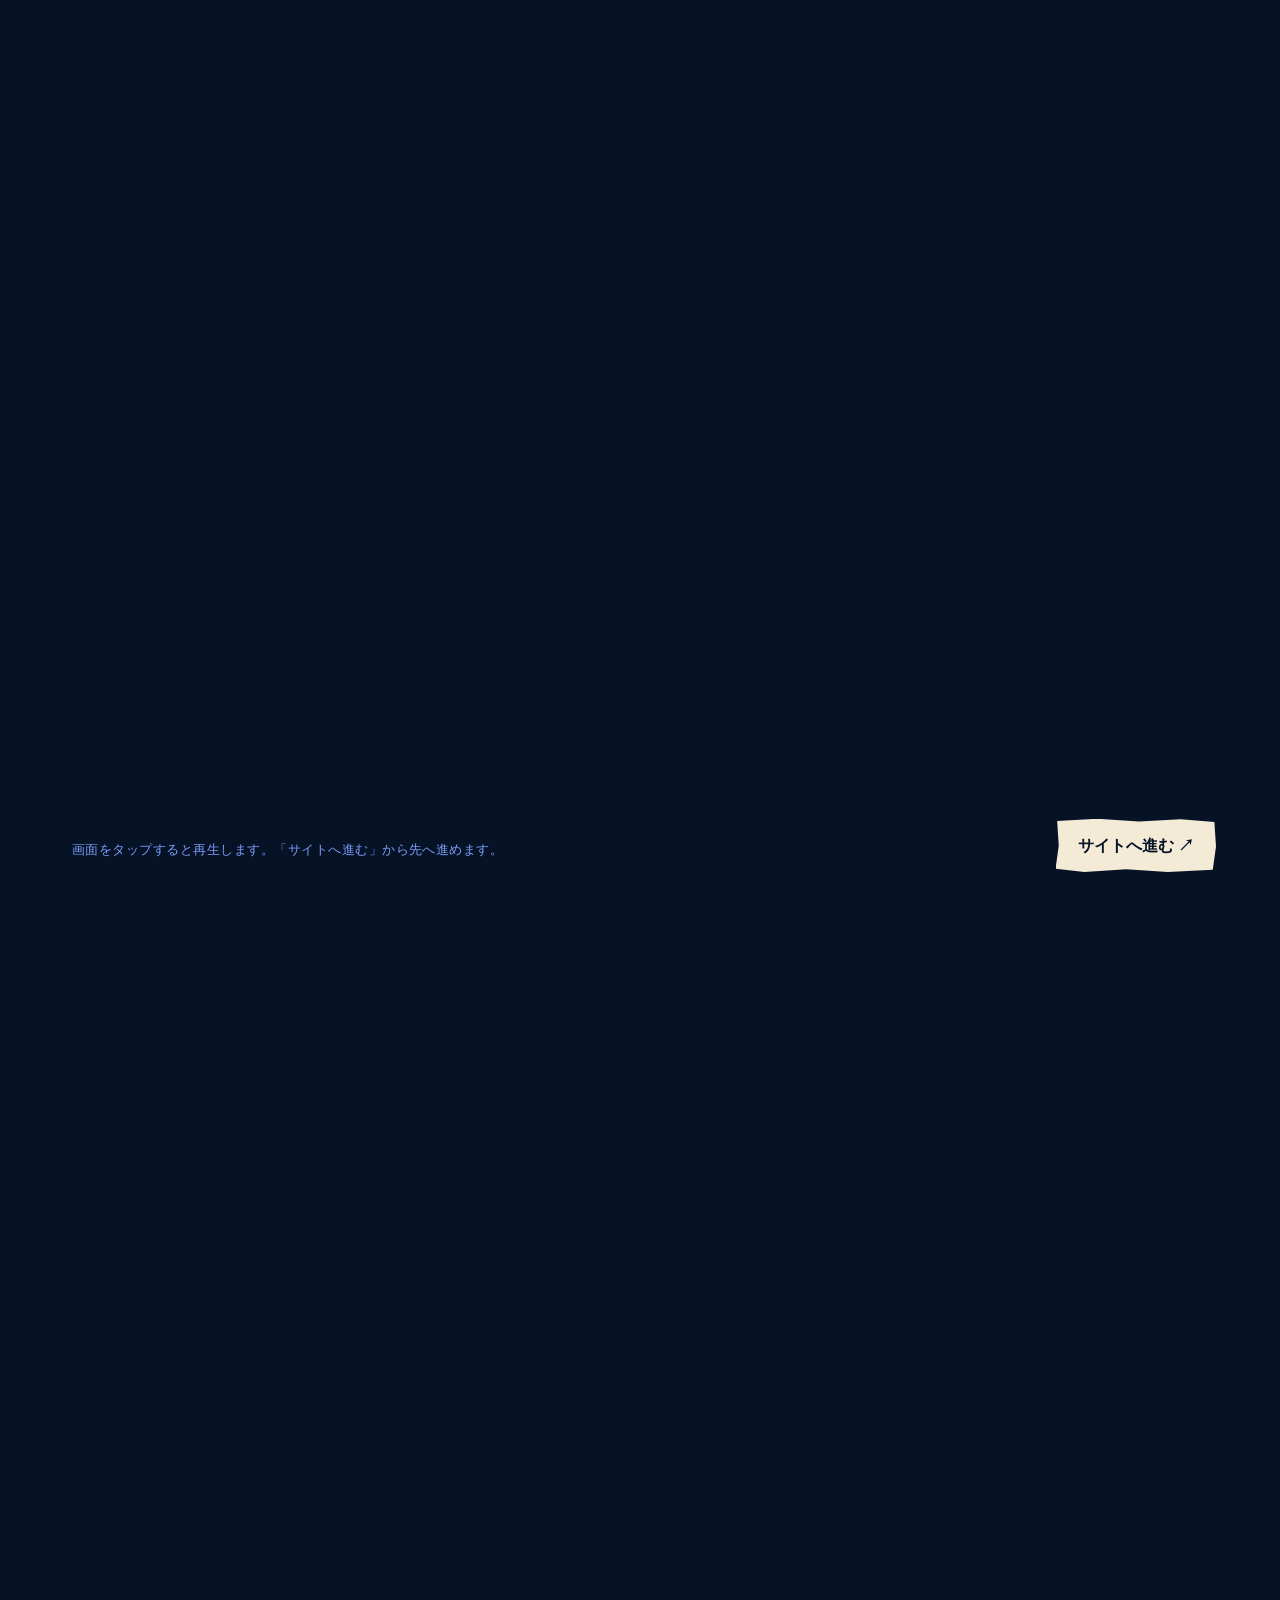
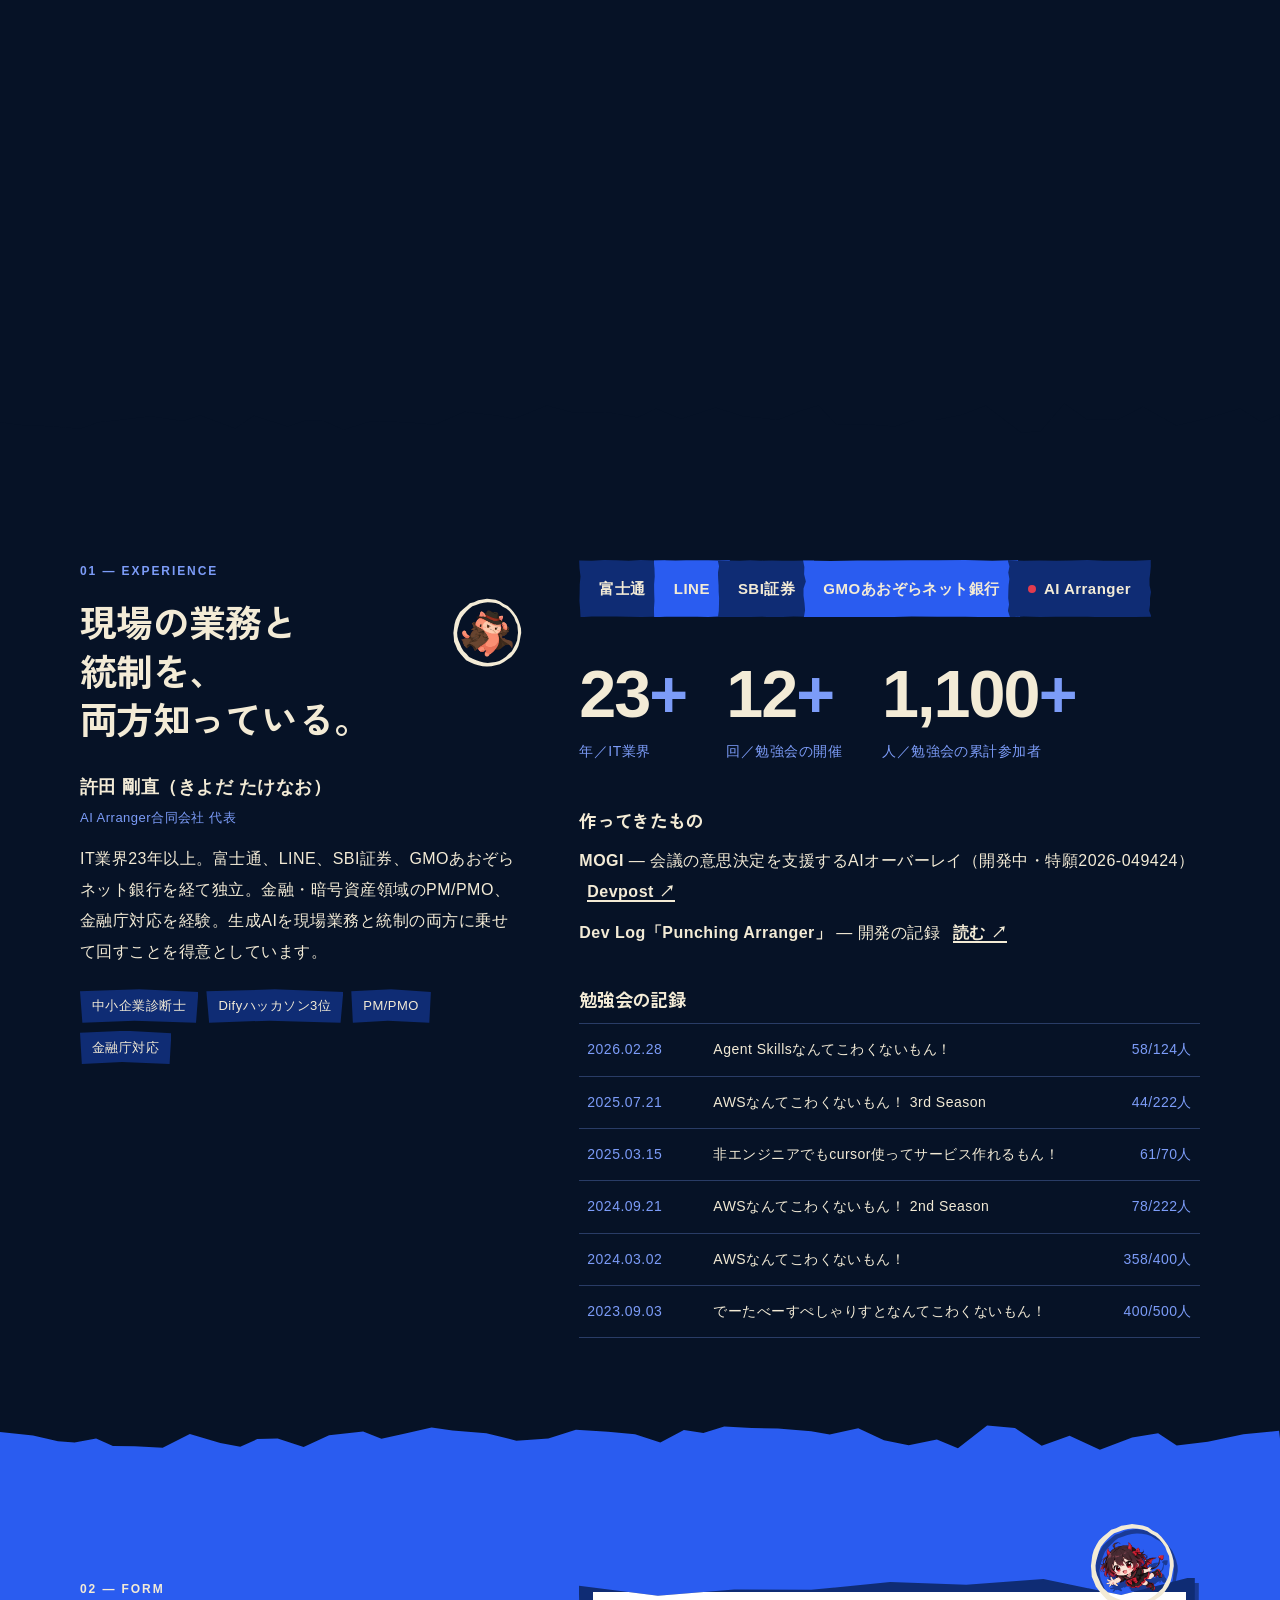
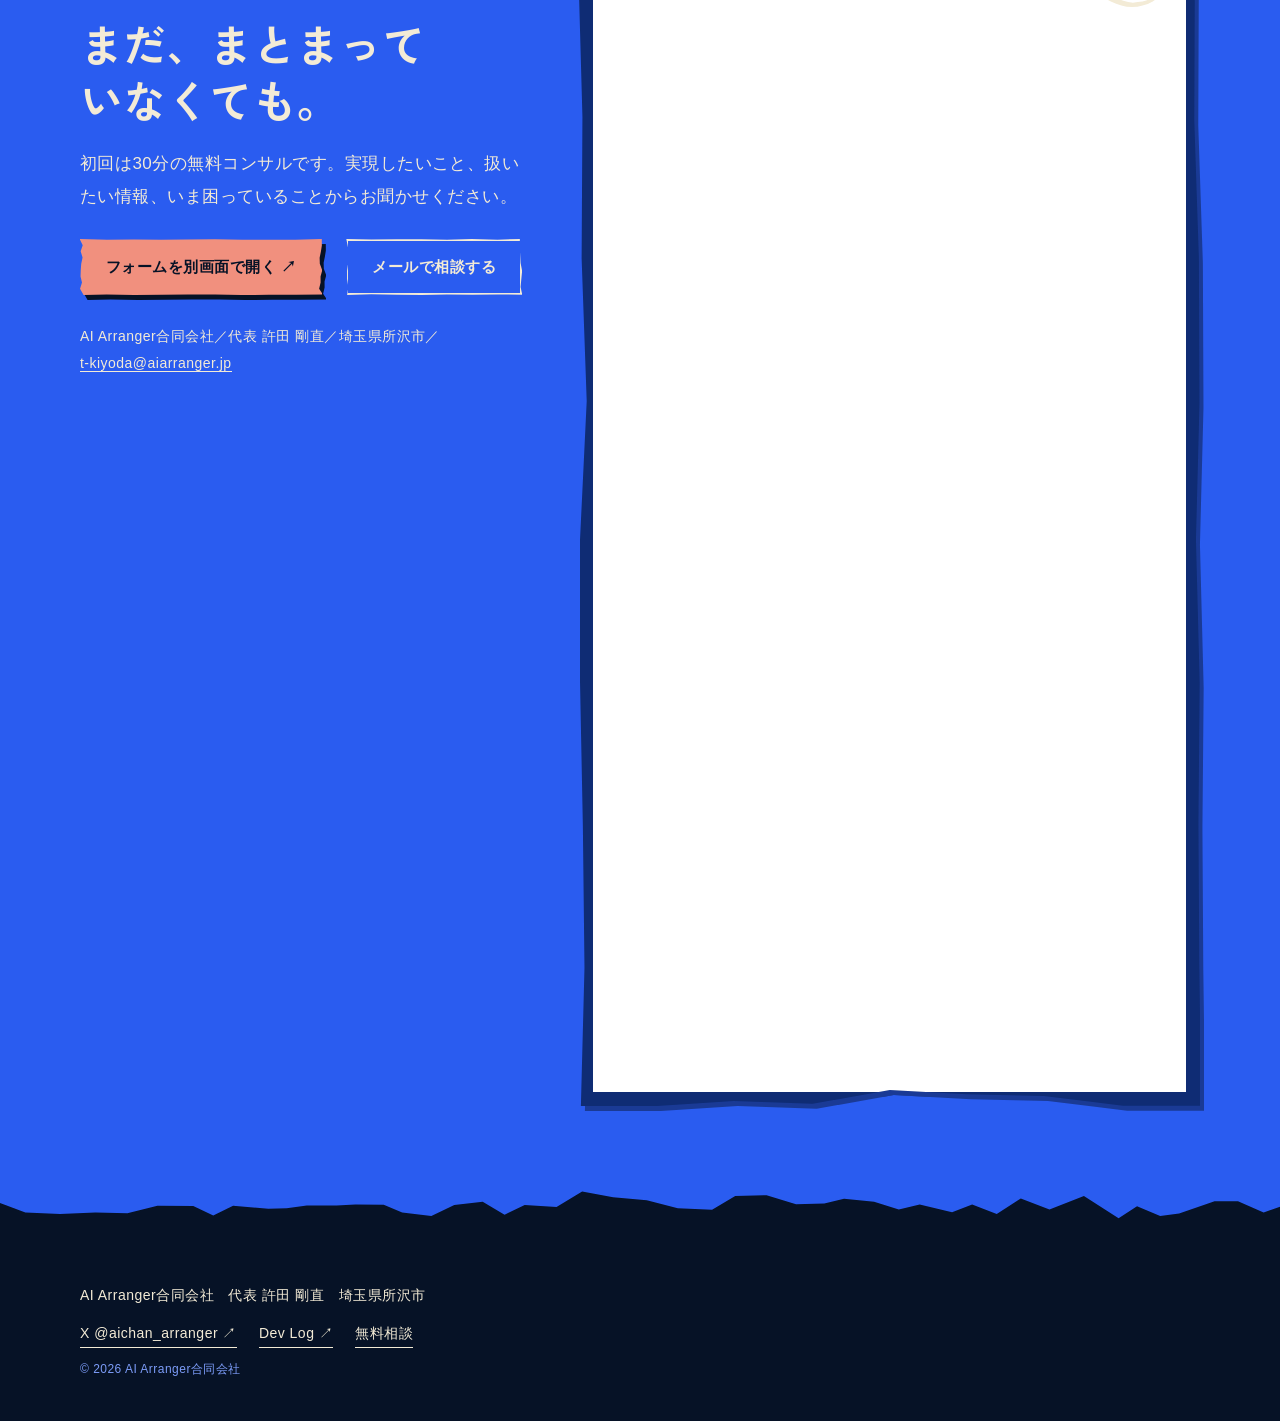
==== commit 84cab363: "Sync site from aiarranger-os: 「AIに聞いてみる」・llms.txt・30分無料コンサルの案内 Co-Authored-By: Claude Opus 5.5 <nore" ====
--- a/index.html
+++ b/index.html
@@ -4,10 +4,10 @@
 <meta charset="utf-8">
 <meta name="viewport" content="width=device-width, initial-scale=1">
 <title>AI Arranger合同会社｜AIで、組織を動かす。</title>
-<meta name="description" content="AI Arranger合同会社。ローカルLLM導入支援、会議の意思決定を支援するMOGI、勉強会・研修の企画。初回のご相談は無料です。">
+<meta name="description" content="AI Arranger合同会社。ローカルLLM導入支援、会議の意思決定を支援するMOGI、勉強会・研修の企画。初回は30分の無料コンサルで相談できます。">
 <meta property="og:type" content="website">
 <meta property="og:title" content="AI Arranger合同会社｜AIで、組織を動かす。">
-<meta property="og:description" content="ローカルLLM導入支援、会議支援AI「MOGI」、勉強会・研修。まずは、無料相談から。">
+<meta property="og:description" content="ローカルLLM導入支援、会議支援AI「MOGI」、勉強会・研修。まずは、30分の無料コンサルから。">
 <meta property="og:url" content="https://aiarranger.jp/">
 <meta property="og:image" content="https://aiarranger.jp/assets/og-image.jpg">
 <meta name="twitter:card" content="summary_large_image">
@@ -52,9 +52,9 @@
         <p class="bodycopy">ローカルLLM、会議支援AI「MOGI」、累計1,100人以上の勉強会。作って、試して、公開してきた知見で伴走します。</p>
       </article>
       <article class="card c-ink cta-card">
-        <p class="eyebrow">Free consultation</p>
+        <p class="eyebrow">30-min free consultation</p>
         <h2>まずは、<br>無料相談から。</h2>
-        <p class="bodycopy">相談内容が、まだまとまっていなくても大丈夫です。実現したいこと、扱いたい情報、いま困っていることから。</p>
+        <p class="bodycopy">初回は30分の無料コンサル。相談内容が、まだまとまっていなくても大丈夫です。実現したいこと、扱いたい情報、いま困っていることから。</p>
         <div class="actions">
           <a class="btn primary cut-b" href="#form">無料相談を申し込む</a>
           <a class="text-link" href="#experience">これまでの経験 ↓</a>
@@ -117,7 +117,7 @@
     <div class="form-left reveal">
       <p class="eyebrow">02 — Form</p>
       <h2><span class="nw">まだ、</span><span class="nw">まとまって</span><br><span class="nw">いなくても。</span></h2>
-      <p class="lead">初回のご相談は無料です。実現したいこと、扱いたい情報、いま困っていることからお聞かせください。</p>
+      <p class="lead">初回は30分の無料コンサルです。実現したいこと、扱いたい情報、いま困っていることからお聞かせください。</p>
       <div class="actions">
         <a class="btn primary cut-e" href="https://docs.google.com/forms/d/e/1FAIpQLSf6QFTPgRlixZjN2cVZmnHWV0lXvlzwcbqWAAAEsJVRHYKgQg/viewform" target="_blank" rel="noopener noreferrer">フォームを別画面で開く ↗</a>
         <a class="btn ghost cut-f" href="mailto:t-kiyoda@aiarranger.jp">メールで相談する</a>
@@ -151,6 +151,26 @@
   </div>
 </footer>
 
+<!-- ── AIに聞いてみる：冒頭映像のあと右下に浮かぶ。訪問者が普段使っている ChatGPT・Claude を、質問を入れた状態で開く ── -->
+<aside id="ask" class="ask" aria-label="AIに聞いてみる" hidden>
+  <div id="askPanel" class="ask-panel" role="dialog" aria-labelledby="askTitle" hidden>
+    <div class="ask-head"><h2 id="askTitle">AIに聞いてみる</h2><button id="askClose" class="ask-close" type="button" aria-label="閉じる">×</button></div>
+    <p class="ask-lead">普段お使いの ChatGPT・Claude で、AI Arranger に相談できることを聞けます。気になったら、30分の無料コンサルへ。</p>
+    <fieldset class="ask-q">
+      <legend>聞きたいこと</legend>
+      <div id="askPresets"></div>
+      <label class="ask-opt"><input type="radio" name="askq" value="free"><span>自分で書く</span></label>
+      <textarea id="askFree" rows="3" placeholder="例：見積もり業務にAIを使えるか知りたい" aria-label="AIに聞きたいこと" hidden></textarea>
+    </fieldset>
+    <div class="ask-go">
+      <a id="askGpt" class="btn primary cut-b" target="_blank" rel="noopener noreferrer">ChatGPTで聞く ↗</a>
+      <a id="askClaude" class="btn primary cut-c" target="_blank" rel="noopener noreferrer">Claudeで聞く ↗</a>
+    </div>
+    <p class="ask-note">ChatGPT は開くとすぐ送信され、Claude は入力欄に入った状態で開きます。送る文には、会社情報（llms.txt）の場所と30分の無料コンサルの案内が入ります。質問はお使いのAIに送られ、このサイトには送られません。AIの答えは参考情報です。正確な内容は<a href="#form">30分の無料コンサル</a>でご確認ください。</p>
+  </div>
+  <button id="askToggle" class="ask-fab" type="button" aria-expanded="false" aria-controls="askPanel" aria-label="AIに聞いてみる（30分無料コンサルの前に）"><b aria-hidden="true">AI</b><span aria-hidden="true">AIに聞いてみる<small>30分無料コンサルの前に</small></span></button>
+</aside>
+
 <script type="module" src="app.js"></script>
 </body>
 </html>
--- a/style.css
+++ b/style.css
@@ -165,6 +165,44 @@
   .exp-title .buddy{width:56px;height:56px}
   #loadStatus{right:var(--gutter);bottom:96px}
 }
+/* AIに聞いてみる（右下）：冒頭映像のあとに浮かび上がる。ボタンは生成りの札（申し込みのサーモンと分ける）、パネルは墨紺 */
+.ask{position:fixed;right:max(16px,2vw);bottom:calc(16px + env(safe-area-inset-bottom));z-index:75;display:flex;flex-direction:column;align-items:flex-end;gap:12px;animation:ask-in .6s cubic-bezier(.2,.8,.2,1)}
+.ask[hidden]{display:none}
+@keyframes ask-in{from{opacity:0;transform:translateY(18px)}to{opacity:1;transform:none}}
+.ask-fab{position:relative;z-index:0;display:flex;align-items:center;gap:10px;padding:9px 18px 9px 9px;color:var(--ink);font-weight:700;text-align:left;transition:transform .16s}
+.ask-fab::before,.ask-fab::after{content:"";position:absolute;inset:0;clip-path:polygon(1% 4%,26% 0,52% 5%,78% 1%,99% 6%,100% 52%,98% 96%,70% 100%,44% 95%,18% 100%,0 94%,2% 50%)}
+.ask-fab::before{z-index:-1;background:var(--ivory)}
+.ask-fab::after{z-index:-2;background:var(--ink);transform:translate(4px,5px)}
+.ask-fab:hover{transform:translateY(-2px)}
+.ask-fab:focus-visible{outline-color:var(--ink);outline-offset:3px;box-shadow:0 0 0 9px var(--ivory)} /* どの地の上でも見える（生成りの縁に墨紺の枠） */
+.ask-fab b{display:inline-flex;align-items:center;justify-content:center;flex:none;width:34px;height:34px;border-radius:50%;background:var(--ink);color:var(--ivory);font-family:var(--latin);font-size:13px;letter-spacing:.04em}
+.ask-fab span{display:flex;flex-direction:column;font-size:14px;line-height:1.35}
+.ask-fab small{font-size:11px;color:var(--ultra)}
+.ask-panel{width:min(360px,calc(100vw - 32px));max-height:calc(100svh - 108px - env(safe-area-inset-bottom));overflow:auto;padding:20px 22px 18px;background:var(--ink);color:var(--ivory);box-shadow:inset 0 0 0 2px var(--sky)}
+.ask-panel[hidden]{display:none}
+.ask-head{display:flex;align-items:center;justify-content:space-between;gap:12px;margin-bottom:8px}
+.ask-head h2{font-size:20px}
+.ask-close{font-size:24px;line-height:1;padding:2px 8px}
+.ask-lead{font-size:13px;line-height:1.75;margin-bottom:12px}
+.ask-q{border:0;padding:0;margin:0 0 14px;min-width:0}
+.ask-q legend{font-size:12px;font-weight:700;color:var(--sky);margin-bottom:4px;padding:0}
+.ask-opt{display:flex;gap:8px;align-items:flex-start;padding:5px 0;font-size:14px;line-height:1.5;cursor:pointer}
+.ask-opt input{flex:none;margin:4px 0 0;accent-color:var(--salmon)}
+#askFree{display:block;width:100%;margin-top:6px;padding:8px 10px;font:inherit;font-size:14px;line-height:1.6;color:var(--ink);background:var(--ivory);border:0;border-radius:0;resize:vertical}
+#askFree[hidden]{display:none}
+#askFree::placeholder{color:var(--cobalt);opacity:1}
+.ask-go{display:flex;flex-wrap:wrap;gap:12px 14px;margin-bottom:12px}
+.ask-go .btn{flex:1 1 auto;min-height:46px;padding:10px 16px;font-size:14px}
+.ask-go .btn[aria-disabled="true"]{opacity:.55}
+.ask-note{font-size:12px;line-height:1.75;color:var(--sky)}
+.ask-note a{color:var(--ivory);border-bottom:1px solid currentColor;margin:0 2px}
+@media (max-width:749px){ /* スマホは丸い「AI」だけ（下の札の文字に重ねない）。名前は aria-label */
+  .ask{right:12px}
+  .ask-fab{width:60px;height:60px;padding:0;justify-content:center;border-radius:50%}
+  .ask-fab::before,.ask-fab::after{clip-path:circle(50%)}
+  .ask-fab b{width:46px;height:46px;font-size:15px}
+  .ask-fab span{display:none}
+}
 /* 背の低い横長（スマホの横向きなど）：札を下に寄せて小さくし、ボタンを舞台の中に収める */
 @media (orientation:landscape) and (max-height:560px){
   .card,.cta-card{top:auto;bottom:12px;padding:16px 20px 18px}
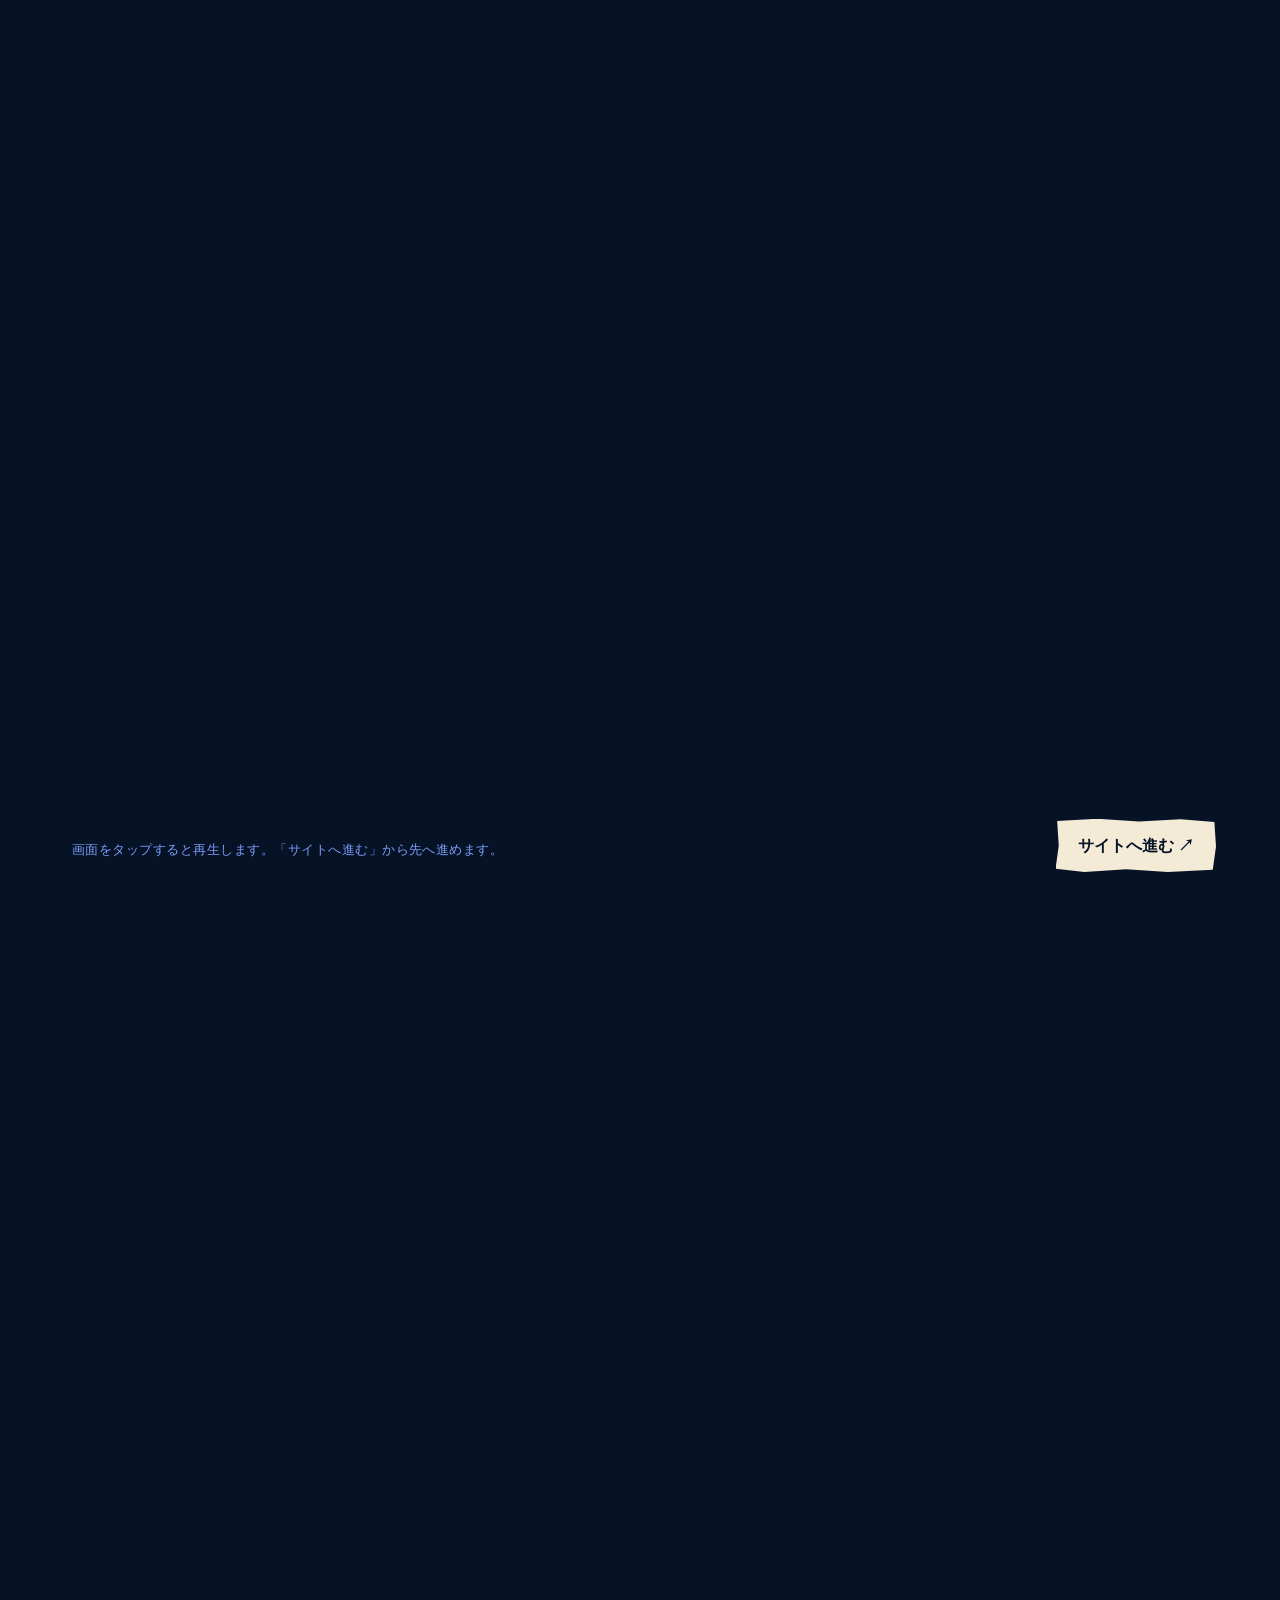
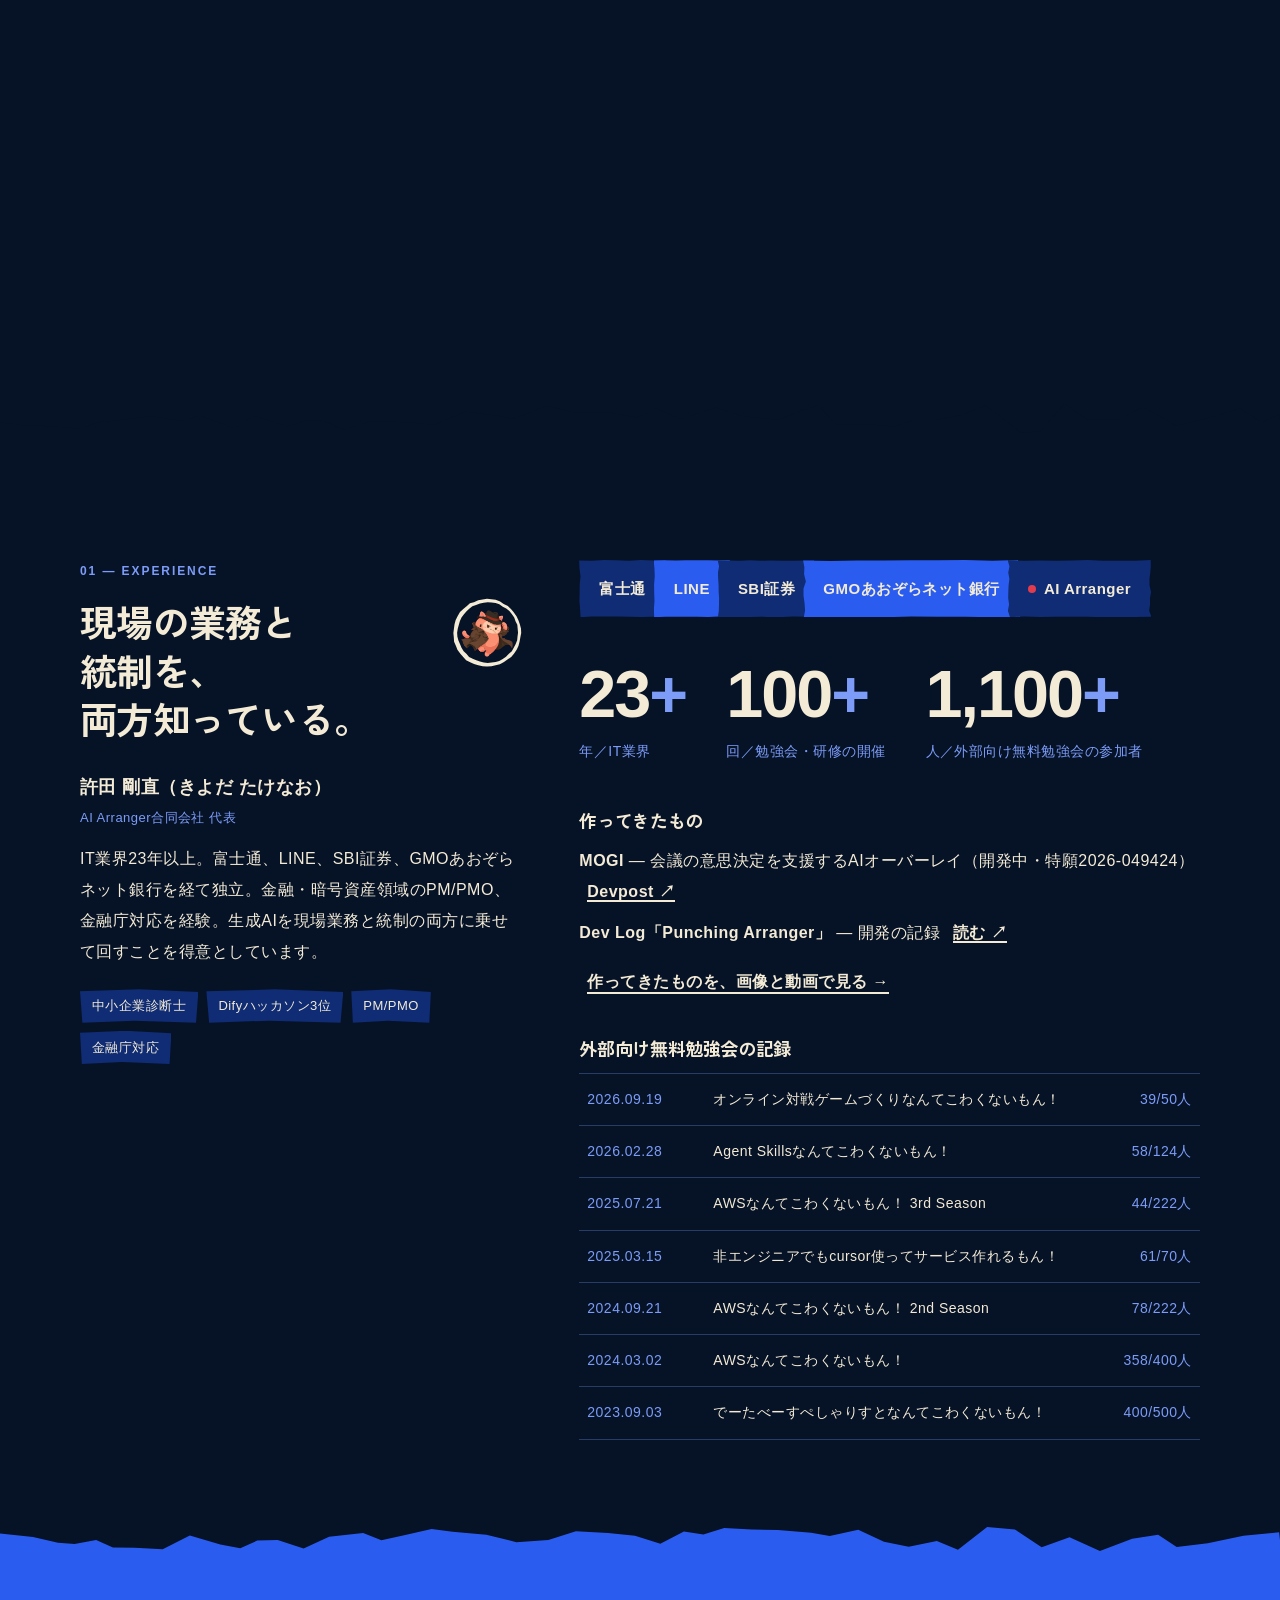
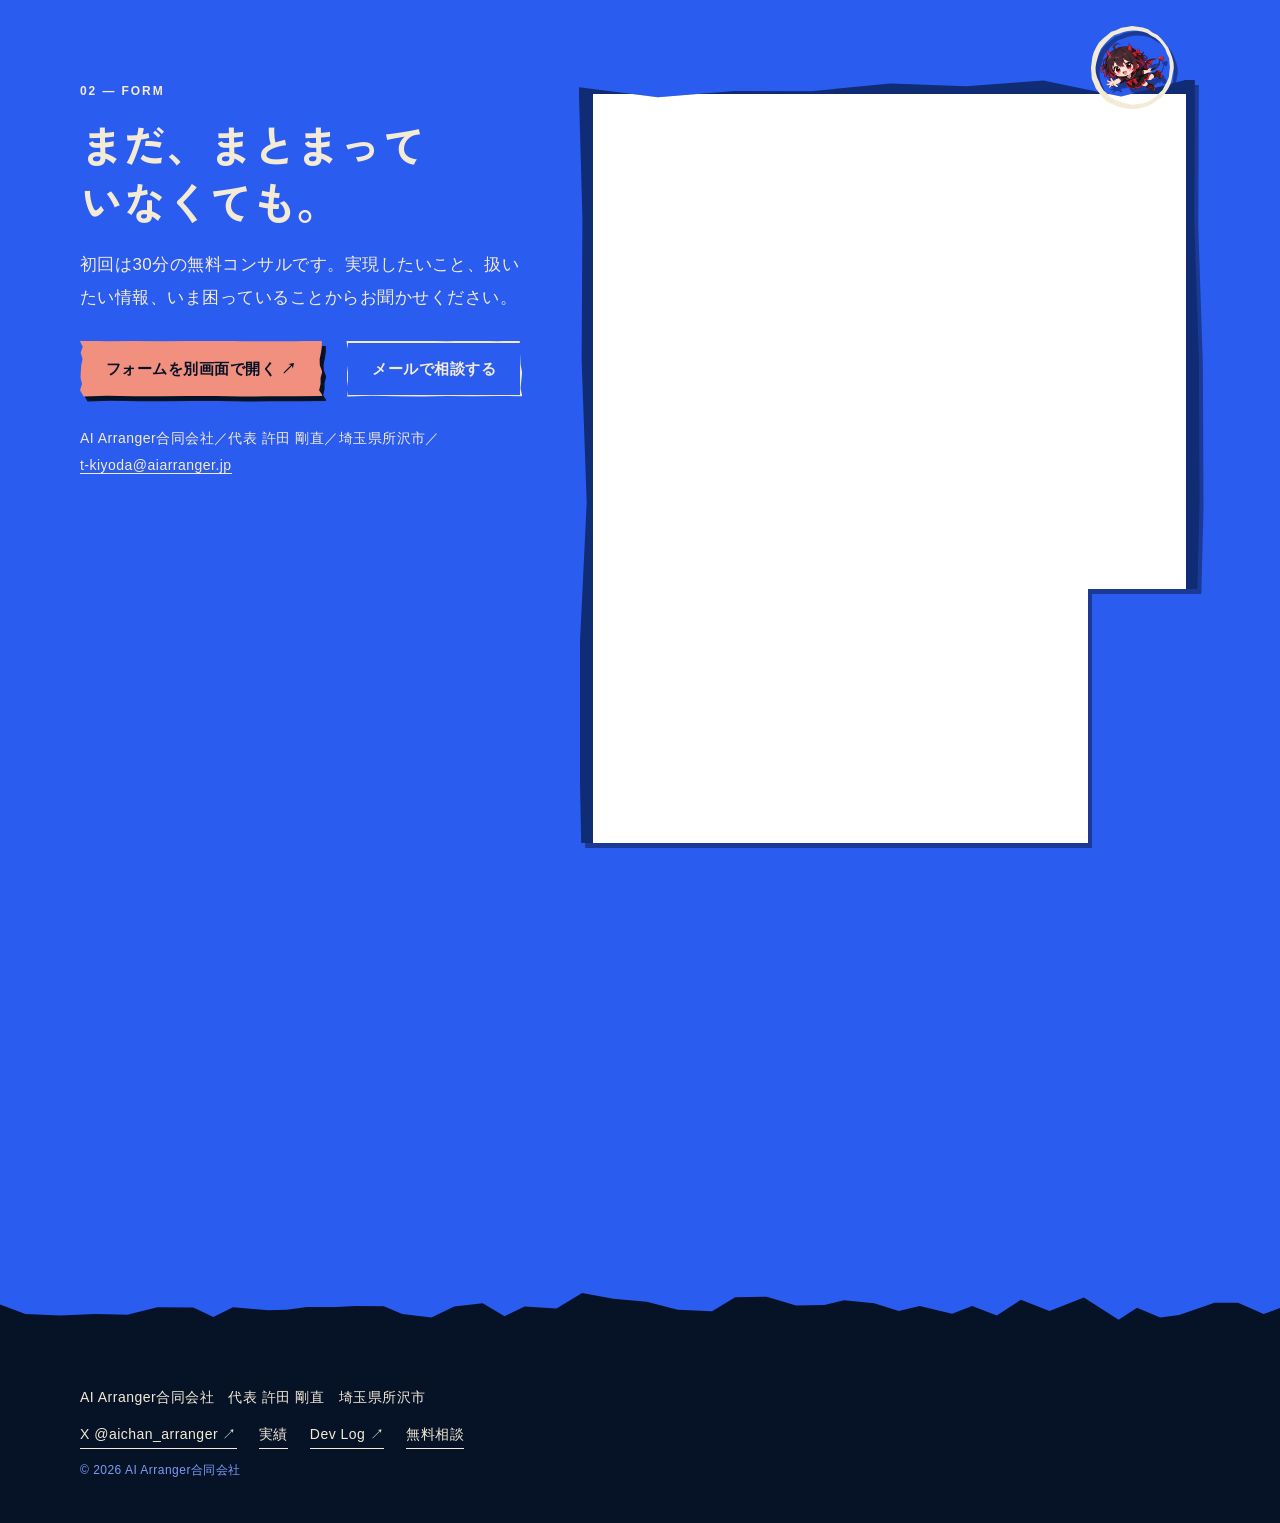
==== commit 54bed137: "Sync site from aiarranger-os: 実績ページの追加と、実績・Dev Log の見た目の統一 - /portfolio/ を追加し、トップ・実績・Dev Log が共通の si" ====
--- a/index.html
+++ b/index.html
@@ -16,6 +16,7 @@
 <link rel="preconnect" href="https://fonts.googleapis.com">
 <link rel="preconnect" href="https://fonts.gstatic.com" crossorigin>
 <link rel="stylesheet" href="https://fonts.googleapis.com/css2?family=Zen+Kaku+Gothic+New:wght@700&display=swap">
+<link rel="stylesheet" href="site.css">
 <link rel="stylesheet" href="style.css">
 </head>
 <body>
@@ -24,6 +25,7 @@
   <a class="logo" href="#top" aria-label="AI Arranger トップへ">AI ARRANGER<i aria-hidden="true"></i></a>
   <nav aria-label="メインナビゲーション">
     <a class="nav-link" href="#experience">経験</a>
+    <a href="/portfolio/">実績</a>
     <a href="/blog/">Dev Log</a>
     <a class="cta" href="#form">無料相談</a>
   </nav>
@@ -84,8 +86,8 @@
       </ol>
       <dl class="stats reveal">
         <div><dt class="num">23<em>+</em></dt><dd>年／IT業界</dd></div>
-        <div><dt class="num">12<em>+</em></dt><dd>回／勉強会の開催</dd></div>
-        <div><dt class="num">1,100<em>+</em></dt><dd>人／勉強会の累計参加者</dd></div>
+        <div><dt class="num">100<em>+</em></dt><dd>回／勉強会・研修の開催</dd></div>
+        <div><dt class="num">1,100<em>+</em></dt><dd>人／外部向け無料勉強会の参加者</dd></div>
       </dl>
       <div class="made reveal">
         <h3>作ってきたもの</h3>
@@ -93,10 +95,12 @@
           <li><b>MOGI</b> — 会議の意思決定を支援するAIオーバーレイ（開発中・<span class="nw">特願2026-049424）</span><a href="https://devpost.com/software/mogi-meeting-overlay-for-group-intelligence" target="_blank" rel="noopener noreferrer">Devpost ↗</a></li>
           <li><b>Dev Log「Punching Arranger」</b> — 開発の記録 <a href="/blog/">読む ↗</a></li>
         </ul>
+        <p class="more"><a class="text-link" href="/portfolio/">作ってきたものを、画像と動画で見る →</a></p>
       </div>
       <div class="record reveal">
-        <h3>勉強会の記録</h3>
+        <h3>外部向け無料勉強会の記録</h3>
         <ul class="seminars">
+          <li><a href="https://connpass.com/event/403956/" target="_blank" rel="noopener noreferrer"><span>2026.09.19</span><span>オンライン対戦ゲームづくりなんてこわくないもん！</span><span>39/50人</span></a></li>
           <li><a href="https://connpass.com/event/381544/" target="_blank" rel="noopener noreferrer"><span>2026.02.28</span><span>Agent Skillsなんてこわくないもん！</span><span>58/124人</span></a></li>
           <li><a href="https://connpass.com/event/360946/" target="_blank" rel="noopener noreferrer"><span>2025.07.21</span><span>AWSなんてこわくないもん！ 3rd Season</span><span>44/222人</span></a></li>
           <li><a href="https://connpass.com/event/343940/" target="_blank" rel="noopener noreferrer"><span>2025.03.15</span><span>非エンジニアでもcursor使ってサービス作れるもん！</span><span>61/70人</span></a></li>
@@ -146,7 +150,7 @@
   <div class="wave wave-0" aria-hidden="true"></div>
   <div class="wrap foot">
     <p>AI Arranger合同会社　代表 許田 剛直　埼玉県所沢市</p>
-    <p class="foot-links"><a href="https://x.com/aichan_arranger" target="_blank" rel="noopener noreferrer">X @aichan_arranger ↗</a><a href="/blog/">Dev Log ↗</a><a href="#form">無料相談</a></p>
+    <p class="foot-links"><a href="https://x.com/aichan_arranger" target="_blank" rel="noopener noreferrer">X @aichan_arranger ↗</a><a href="/portfolio/">実績</a><a href="/blog/">Dev Log ↗</a><a href="#form">無料相談</a></p>
     <p class="copy">© 2026 AI Arranger合同会社</p>
   </div>
 </footer>
--- a/site.css
+++ b/site.css
@@ -0,0 +1,155 @@
+/* サイト共通の部品（トップ・実績・Dev Log）：青い切り紙の海の7色・平らな面・手切りの縁。仕様は generation/redesign-spec.md §2・§5。トップだけの部品は style.css */
+:root{
+  color-scheme:dark;
+  --ink:#061226;--ultra:#0F2C74;--cobalt:#2A5CF0;--sky:#7C9CF8;--ivory:#F3EBD6;--salmon:#F1907E;--red:#E23B4E;
+  --head:"Zen Kaku Gothic New","Hiragino Sans","Hiragino Kaku Gothic ProN","Noto Sans JP","Yu Gothic",sans-serif;
+  --body:"Hiragino Sans","Hiragino Kaku Gothic ProN","Noto Sans JP","Yu Gothic",sans-serif;
+  --latin:"Helvetica Neue",Arial,sans-serif;
+  --gutter:max(16px,5vw);
+}
+*{box-sizing:border-box}
+html{background:var(--ink);scroll-behavior:auto;scroll-padding-top:84px}
+body{margin:0;background:var(--ink);color:var(--ivory);font-family:var(--body);font-size:16px;line-height:1.95;letter-spacing:.03em;-webkit-font-smoothing:antialiased}
+a{color:inherit;text-decoration:none}
+button{font:inherit;color:inherit;cursor:pointer;background:none;border:0}
+h1,h2,h3{font-family:var(--head);font-weight:700;letter-spacing:-.02em;line-height:1.3;margin:0}
+p{margin:0}
+:focus-visible{outline:3px solid var(--salmon);outline-offset:4px}
+.sec-cobalt :focus-visible{outline-color:var(--ivory)}html:not(.past) header.site :focus-visible{outline-color:var(--ivory);outline-offset:0;box-shadow:0 0 0 6px var(--ink)} /* 舞台の上：墨紺の縁の上に生成りの枠（どの海の色の上でも見える） */
+[class*="cut-"]:not(.btn){clip-path:var(--cut)}
+.eyebrow{font-family:var(--latin);font-weight:800;font-size:12px;letter-spacing:.16em;text-transform:uppercase;color:var(--sky);margin-bottom:14px}
+.sec-cobalt .eyebrow{color:var(--ivory)}
+
+/* ボタン：面と硬い影を疑似要素で手切りにする（clip-path は影を切ってしまうため） */
+.btn{position:relative;z-index:0;display:inline-flex;align-items:center;justify-content:center;min-height:56px;padding:12px 26px;font-weight:700;font-size:15px;color:var(--ink);transition:transform .16s}
+.btn::before,.btn::after{content:"";position:absolute;inset:0;clip-path:var(--cut,none);z-index:-1;background:var(--salmon)}
+.btn::after{z-index:-2;background:var(--ink);transform:translate(4px,5px);transition:transform .16s}
+.btn:hover{transform:translateY(-2px)}.btn:hover::after{transform:translate(2px,3px)}
+.btn.ghost{color:var(--ivory)}.btn.ghost::before{background:transparent;box-shadow:inset 0 0 0 2px var(--ivory)}.btn.ghost::after{display:none}
+.text-link{font-weight:700;border-bottom:2px solid currentColor;padding-bottom:2px}
+.actions{display:flex;flex-wrap:wrap;align-items:center;gap:18px 24px;margin-top:26px}
+
+/* ヘッダー */
+header.site{position:fixed;inset:0 0 auto;z-index:70;display:flex;align-items:center;justify-content:space-between;gap:20px;padding:18px var(--gutter);pointer-events:none;transition:background .3s,padding .3s}
+header.site>*{pointer-events:auto}
+.logo{font-family:var(--latin);font-weight:800;font-size:18px;letter-spacing:.12em;white-space:nowrap}
+.logo i{display:inline-block;width:8px;height:8px;margin-left:4px;background:var(--red);border-radius:50%;vertical-align:.1em}
+header nav{display:flex;gap:26px;align-items:center;font-size:14px;font-weight:700}
+header nav .nav-link:hover,header nav a:not(.cta):hover{color:var(--sky)}
+header .cta{position:relative;z-index:0;padding:9px 20px;color:var(--ink);white-space:nowrap}
+header .cta::before{content:"";position:absolute;inset:0;z-index:-1;background:var(--salmon);clip-path:polygon(1% 4%,26% 0,52% 5%,78% 1%,99% 6%,100% 52%,98% 96%,70% 100%,44% 95%,18% 100%,0 94%,2% 50%);transition:background .4s}
+/* 舞台の上では地がないので、ロゴとナビの文字を墨紺の札に載せる（明るいコバルトの海面の上でも読めるように） */
+html:not(.past) header.site .logo,html:not(.past) header nav a:not(.cta){background:var(--ink);padding:3px 9px}
+html.past header.site{background:rgba(6,18,38,.94);padding-top:12px;padding-bottom:12px}
+html.past header.site::after{content:"";position:absolute;left:0;right:0;bottom:-10px;height:10px;background:rgba(6,18,38,.94);clip-path:polygon(0 0,100% 0,100% 30%,96% 70%,90% 35%,84% 80%,77% 40%,70% 75%,62% 30%,55% 70%,47% 35%,40% 80%,33% 40%,26% 70%,18% 30%,11% 75%,5% 40%,0 70%)}
+
+/* 下部セクション共通 */
+.sec{position:relative;padding:120px 0}
+.sec-ink{background:var(--ink)}.sec-cobalt{background:var(--cobalt)}
+.wave{position:absolute;left:0;right:0;top:-46px;height:48px;background:inherit;clip-path:var(--cut)}
+.wrap{width:min(1120px,calc(100% - var(--gutter) * 2));margin:0 auto}
+.sec h2{font-size:clamp(30px,4.2vw,60px)}
+.lead{font-size:17px}
+.nw{display:inline-block;white-space:nowrap}
+
+/* キャラクター（紙の輪の中で、本来の色） */
+.buddy{position:relative;flex:none;display:inline-block;width:72px;height:72px;animation:float 4s ease-in-out infinite;pointer-events:none}
+html.paused .buddy{animation-play-state:paused}
+.buddy .ring{position:absolute;inset:0;width:100%;height:100%;z-index:1}
+.buddy img{position:absolute;inset:14%;width:72%;height:72%;object-fit:contain}
+.buddy.chibi{width:88px;height:88px}
+@keyframes float{50%{transform:translateY(-4px) rotate(2deg)}}
+
+/* フッター */
+footer{position:relative;background:var(--ink);padding:56px 0 40px;font-size:14px}
+.foot{display:grid;gap:10px}
+.foot-links{display:flex;gap:22px;flex-wrap:wrap}.foot-links a{border-bottom:1px solid currentColor}
+.copy{font-size:12px;color:var(--sky)}
+
+/* モバイル */
+@media (max-width:749px){
+  header.site{padding:14px 16px;gap:8px}header.site nav{gap:8px;font-size:13px;white-space:nowrap}.nav-link{display:none}
+  .logo{font-size:14px;letter-spacing:.04em}header .cta{padding:8px 12px}
+  html:not(.past) header.site .logo,html:not(.past) header nav a:not(.cta){padding:3px 5px}
+  .sec{padding:72px 0}
+}
+/* 幅374以下：ロゴと余白を詰めて「無料相談」を画面内に収める */
+@media (max-width:374px){
+  .logo{font-size:12px;letter-spacing:0}
+  header.site{gap:6px}header.site nav{gap:6px;font-size:12px}header .cta{padding:7px 8px}
+  html:not(.past) header.site .logo,html:not(.past) header nav a:not(.cta){padding:3px 4px}
+}
+@media (prefers-reduced-motion:reduce){
+  *,*::before,*::after{animation:none!important;transition:none!important}
+}
+/* 生成：手切りの輪郭（tools で固定値として書き出し） */
+.cut-a{--cut:polygon(-0.22% 0.94%,14.45% 1.35%,28.63% 0.18%,42.85% 0.39%,57.01% 1.10%,71.38% 0.08%,85.62% 0.87%,99.75% 0.04%,99.63% 14.38%,98.71% 28.71%,99.24% 42.78%,98.78% 56.91%,99.90% 71.36%,99.91% 85.74%,100.20% 98.44%,85.52% 99.29%,71.51% 99.59%,57.29% 99.06%,42.67% 98.64%,28.41% 98.68%,14.44% 98.71%,1.40% 100.12%,0.90% 85.91%,0.10% 71.58%,0.37% 57.35%,0.48% 42.93%,1.34% 28.66%,0.20% 14.21%)}
+.cut-b{--cut:polygon(-0.18% 0.93%,14.33% 0.35%,28.81% 1.03%,42.84% 0.63%,57.27% 0.22%,71.20% 0.24%,85.78% 0.66%,99.97% 0.13%,98.90% 14.51%,99.22% 28.76%,99.86% 42.82%,98.89% 57.35%,98.67% 71.38%,99.32% 85.87%,100.24% 98.88%,85.71% 98.70%,71.42% 99.37%,56.91% 99.14%,42.74% 99.26%,28.57% 99.20%,14.50% 99.02%,0.50% 100.04%,0.16% 85.85%,0.90% 71.50%,0.53% 56.91%,0.40% 42.79%,1.27% 28.62%,0.88% 14.28%)}
+.cut-c{--cut:polygon(-0.04% 1.45%,11.04% 0.83%,22.44% 1.42%,33.28% 0.58%,44.48% 1.18%,55.73% 0.72%,66.48% 1.27%,77.54% 1.33%,89.08% 0.98%,98.64% 0.16%,99.05% 11.24%,99.64% 21.98%,98.48% 33.16%,98.51% 44.38%,98.85% 55.38%,98.68% 66.77%,99.37% 77.59%,98.51% 88.91%,100.24% 99.57%,88.83% 99.31%,77.79% 98.59%,66.61% 99.64%,55.59% 99.91%,44.64% 99.03%,33.51% 99.44%,22.31% 99.97%,10.92% 99.35%,0.04% 100.19%,0.96% 88.66%,1.14% 77.79%,1.25% 66.79%,0.80% 55.61%,0.74% 44.59%,0.30% 33.10%,0.05% 22.12%,1.21% 10.97%)}
+.cut-d{--cut:polygon(-0.09% 0.66%,12.66% 1.55%,24.97% 1.00%,37.36% 1.02%,50.10% 0.34%,62.34% 0.57%,74.77% 0.07%,87.30% 1.49%,99.17% -0.19%,99.08% 12.61%,99.82% 24.79%,99.92% 37.63%,99.35% 49.77%,99.95% 62.48%,99.75% 74.93%,99.89% 87.45%,100.20% 99.96%,87.60% 99.96%,74.85% 99.10%,62.41% 98.94%,50.03% 98.55%,37.60% 99.79%,24.86% 99.54%,12.49% 99.97%,0.24% 100.23%,0.83% 87.72%,0.57% 75.20%,0.11% 62.36%,0.11% 49.78%,1.19% 37.48%,0.37% 24.85%,0.50% 12.28%)}
+.cut-e{--cut:polygon(-0.14% 0.08%,11.10% 1.35%,22.20% 0.90%,33.55% 1.15%,44.32% 1.03%,55.64% 0.18%,66.83% 1.46%,77.55% 1.27%,88.85% 1.45%,99.74% -0.17%,99.77% 11.33%,99.38% 22.22%,98.85% 33.31%,98.93% 44.34%,99.93% 55.75%,99.23% 66.85%,99.25% 77.82%,98.64% 88.81%,100.21% 99.22%,88.79% 99.66%,77.72% 99.62%,66.62% 99.97%,55.75% 99.03%,44.32% 98.98%,33.53% 99.32%,22.46% 99.74%,11.02% 98.84%,1.47% 99.88%,0.02% 88.72%,0.82% 77.64%,0.22% 66.87%,0.31% 55.66%,0.49% 44.52%,1.05% 33.10%,0.27% 22.02%,1.12% 11.24%)}
+.cut-f{--cut:polygon(-0.06% 0.09%,14.16% 1.03%,28.63% 0.34%,42.67% 0.61%,57.20% 1.16%,71.25% 0.02%,85.91% 1.22%,98.65% -0.08%,98.55% 14.22%,98.81% 28.64%,99.05% 42.99%,99.93% 56.95%,99.47% 71.59%,99.04% 85.52%,100.01% 99.36%,85.77% 99.07%,71.61% 99.55%,57.15% 99.06%,42.82% 99.98%,28.79% 99.42%,14.18% 98.55%,0.38% 100.02%,1.10% 85.71%,0.37% 71.27%,0.35% 57.13%,1.00% 42.84%,1.49% 28.44%,0.85% 14.24%)}
+.wave-0{--cut:polygon(0.00% 55.0%,0.00% 47.5%,1.98% 67.2%,4.69% 70.5%,7.45% 67.2%,9.95% 68.9%,12.30% 53.2%,15.10% 53.9%,16.66% 73.7%,18.21% 53.2%,20.96% 59.6%,22.40% 58.3%,23.97% 52.8%,26.30% 52.8%,27.76% 50.6%,29.98% 50.9%,31.42% 67.0%,33.70% 74.4%,35.49% 51.6%,37.71% 44.6%,39.42% 71.7%,40.99% 51.7%,43.48% 55.9%,45.48% 23.3%,47.90% 35.7%,50.53% 41.8%,52.95% 58.3%,55.63% 61.5%,57.44% 32.6%,59.89% 31.2%,62.19% 49.8%,64.40% 48.4%,65.94% 38.5%,68.29% 44.9%,70.22% 61.2%,71.85% 50.8%,74.38% 66.9%,75.95% 50.8%,77.87% 70.6%,79.75% 37.8%,81.99% 60.8%,84.68% 33.1%,87.39% 79.1%,88.83% 54.1%,90.64% 74.6%,92.12% 69.2%,94.89% 43.8%,96.72% 43.8%,98.72% 67.1%,100.00% 55.0%,100.00% 100.0%,0.00% 100.0%)}
+.wave-1{--cut:polygon(0.00% 55.0%,0.00% 58.9%,1.64% 64.4%,3.95% 67.1%,6.28% 72.2%,7.68% 59.1%,8.99% 55.1%,11.76% 46.5%,14.30% 56.0%,15.61% 44.1%,18.37% 72.0%,19.84% 45.4%,22.47% 67.5%,23.84% 55.5%,25.32% 56.5%,26.84% 74.7%,28.99% 56.6%,31.77% 58.8%,33.95% 64.3%,36.29% 37.0%,38.79% 45.0%,40.13% 52.2%,42.72% 24.0%,44.83% 39.2%,47.34% 37.4%,49.81% 48.7%,51.24% 30.0%,53.22% 51.9%,55.91% 28.3%,58.03% 46.4%,60.80% 53.6%,62.55% 35.1%,63.95% 24.1%,65.37% 64.6%,67.87% 63.8%,69.92% 67.6%,71.43% 54.1%,73.13% 54.1%,75.18% 43.3%,77.01% 24.2%,79.77% 80.3%,81.28% 77.9%,83.15% 20.0%,84.92% 53.1%,87.29% 54.3%,89.28% 26.8%,91.90% 65.4%,94.12% 52.1%,96.88% 30.1%,98.57% 58.9%,99.98% 42.3%,100.00% 55.0%,100.00% 100.0%,0.00% 100.0%)}
+.wave-2{--cut:polygon(0.00% 55.0%,0.00% 41.4%,2.58% 48.5%,4.53% 60.4%,5.83% 63.1%,7.51% 54.7%,8.82% 70.6%,10.52% 70.7%,12.71% 74.0%,14.83% 45.5%,17.21% 64.2%,18.77% 71.7%,20.10% 56.0%,21.69% 54.8%,23.72% 72.4%,25.71% 47.8%,28.37% 40.3%,29.80% 55.2%,31.66% 44.5%,33.72% 31.7%,35.35% 37.8%,37.99% 44.0%,40.34% 59.2%,42.84% 54.8%,44.99% 36.4%,47.50% 40.4%,49.61% 46.0%,51.59% 62.8%,53.43% 36.8%,54.95% 43.5%,56.58% 29.7%,58.72% 32.9%,60.77% 33.9%,63.37% 39.5%,64.82% 46.3%,67.05% 33.5%,69.06% 58.2%,70.99% 69.0%,73.19% 56.6%,74.84% 75.2%,77.12% 27.7%,79.29% 32.9%,81.38% 70.0%,83.56% 49.1%,85.93% 77.9%,88.45% 52.4%,90.48% 43.9%,91.93% 69.4%,94.36% 61.5%,97.14% 45.7%,99.93% 38.7%,100.00% 55.0%,100.00% 100.0%,0.00% 100.0%)}
+
+/* ── サブページ（実績・Dev Log）用の共通部品 ── ここから下は新しい class だけ（トップには効かない）。<html lang="ja" class="sub"> で使う */
+/* ヘッダー：最初から舞台を過ぎたあと（html.past）と同じ墨紺の帯。本文は帯の下から（帯の手切りの縁は冒頭の地に重なる） */
+html.sub header.site{background:rgba(6,18,38,.94);padding-top:12px;padding-bottom:12px}
+html.sub header.site::after{content:"";position:absolute;left:0;right:0;bottom:-10px;height:10px;background:rgba(6,18,38,.94);clip-path:polygon(0 0,100% 0,100% 30%,96% 70%,90% 35%,84% 80%,77% 40%,70% 75%,62% 30%,55% 70%,47% 35%,40% 80%,33% 40%,26% 70%,18% 30%,11% 75%,5% 40%,0 70%)}
+html.sub header.site .logo,html.sub header nav a:not(.cta){background:none;padding:0}
+html.sub header.site :focus-visible{outline-color:var(--salmon);outline-offset:4px;box-shadow:none}
+html.sub main{padding-top:70px} /* 帯の高さ（69.3px）ぶん。帯の下の手切りの縁が冒頭の地の上端を隠す */
+header nav a[aria-current="page"]{color:var(--sky);border-bottom:2px solid currentColor;margin-bottom:-2px} /* 今いるページは色だけでなく下線でも示す（hover は色だけ）。下線の2pxは負の余白で打ち消し、ほかの項目と文字の高さをそろえる */
+
+/* 地：群青と、明るい紙（生成り。文字は墨紺、補助の文字とリンクは群青か墨紺。明るいコバルトは生成りの上では読めないので使わない） */
+.sec-ultra{background:var(--ultra)}
+.sec-ivory{background:var(--ivory);color:var(--ink);color-scheme:light}
+.sec-ivory .eyebrow{color:var(--ultra)}
+.sec-ivory :focus-visible{outline-color:var(--ink)}
+.sec-ivory .btn.ghost{color:var(--ink)}.sec-ivory .btn.ghost::before{box-shadow:inset 0 0 0 2px var(--ink)}
+
+/* 冒頭：コバルトの地に eyebrow・h1（トップの節の h2 と同じ大きさ）・lead。右に泡の飾り（.deco） */
+.page-hero{--bub:clamp(180px,22vw,300px);position:relative;isolation:isolate;overflow:hidden;padding:72px 0 88px;background:var(--cobalt);font-weight:500}
+.page-hero:has(.deco){min-height:calc(var(--bub) + 120px)}
+.page-hero .wrap>*{max-width:min(640px,58%)}
+.page-hero .eyebrow{color:var(--ivory)}
+.page-hero h1{font-size:clamp(30px,4.2vw,60px);margin-bottom:18px}
+.page-hero :focus-visible{outline-color:var(--ivory)}
+/* 飾り：<div class="deco" aria-hidden="true"> に泡の絵（img.bubble、1〜2枚。2枚目は小さく左下）と生成りの小さな泡（span.dots に i を5つ）。文字には重ねない */
+.deco{position:absolute;z-index:-1;top:0;bottom:0;right:max(var(--gutter),calc(50% - 560px));width:calc(var(--bub) * 1.5);pointer-events:none}
+.deco .bubble{position:absolute;right:0;top:calc(50% - var(--bub) / 2);width:var(--bub);height:auto}
+.deco .bubble+.bubble{right:calc(var(--bub) * .8);top:calc(50% + var(--bub) * .04);width:calc(var(--bub) * .5)}
+html.sub .buddy{animation:none} /* サブページの飾り（泡・紙の輪の2人）は動かさない（止める操作がない。依頼の「飾りは静的に」） */
+.dots i{position:absolute;width:var(--d);height:var(--d);border:2px solid var(--ivory);border-radius:50%}
+.dots i:nth-child(1){--d:14px;left:8%;top:22%}
+.dots i:nth-child(2){--d:22px;left:22%;top:34%}
+.dots i:nth-child(3){--d:10px;left:30%;top:16%}
+.dots i:nth-child(4){--d:16px;left:4%;top:62%}
+.dots i:nth-child(5){--d:8px;left:16%;top:78%}
+
+/* 札（タグ・カテゴリ）：トップの資格の札と同じ手切り。面は疑似要素に描く（リンクにしてもフォーカスの枠が切れない） */
+.chips{display:flex;flex-wrap:wrap;gap:8px;list-style:none;padding:0;margin:0}
+.chips>*{position:relative;z-index:0;padding:4px 12px;font-size:13px;color:var(--ivory)}
+.chips>*::before{content:"";position:absolute;inset:0;z-index:-1;background:var(--chip,var(--ultra));clip-path:polygon(0 6%,50% 0,100% 8%,98% 100%,46% 94%,2% 100%)}
+
+/* 紙の面（一覧のカードなど）：既定は群青、.paper-ink は墨紺、.paper-ivory は生成り。縁はトップの札の手切り（cut-a〜f を足すとその縁）。面は疑似要素に描く */
+.paper{--paper:var(--ultra);position:relative;z-index:0;display:block;padding:28px 30px 30px;color:var(--ivory)}
+.paper::before{content:"";position:absolute;inset:0;z-index:-1;background:var(--paper);clip-path:var(--cut,polygon(0 1%,18% 0,40% 1.2%,63% .2%,86% 1%,100% 0,99.4% 30%,100% 62%,99.2% 100%,72% 99%,48% 100%,24% 99.2%,0 100%,.7% 66%,0 34%))}
+.paper[class*="cut-"]{clip-path:none}
+.paper-ink{--paper:var(--ink)}
+.paper-ivory{--paper:var(--ivory);color:var(--ink)}
+.paper .eyebrow{color:var(--sky)}.paper :focus-visible{outline-color:var(--salmon)}
+.paper .chips,.sec-ultra .chips{--chip:var(--ink)}.paper-ink .chips,.paper-ivory .chips{--chip:var(--ultra)}
+.paper-ivory .eyebrow{color:var(--ultra)}.paper-ivory :focus-visible{outline-color:var(--ink)}
+a.paper{transition:transform .16s}a.paper:hover{transform:translateY(-2px)}
+
+@media (max-width:749px){
+  html.sub main{padding-top:66px}
+  .page-hero{--bub:72px;padding:34px 0 56px}.page-hero:has(.deco){min-height:0}
+  .page-hero .wrap>*{max-width:none}
+  .deco{position:relative;top:auto;bottom:auto;right:auto;width:auto;height:84px;margin:0 var(--gutter) 10px}
+}
+@media (max-width:374px){
+  html.sub main{padding-top:62px}
+}
--- a/style.css
+++ b/style.css
@@ -1,48 +1,5 @@
-/* 青い切り紙の海：7色・平らな面・手切りの縁。仕様は generation/redesign-spec.md §2・§5 */
-:root{
-  color-scheme:dark;
-  --ink:#061226;--ultra:#0F2C74;--cobalt:#2A5CF0;--sky:#7C9CF8;--ivory:#F3EBD6;--salmon:#F1907E;--red:#E23B4E;
-  --head:"Zen Kaku Gothic New","Hiragino Sans","Hiragino Kaku Gothic ProN","Noto Sans JP","Yu Gothic",sans-serif;
-  --body:"Hiragino Sans","Hiragino Kaku Gothic ProN","Noto Sans JP","Yu Gothic",sans-serif;
-  --latin:"Helvetica Neue",Arial,sans-serif;
-  --gutter:max(16px,5vw);
-}
-*{box-sizing:border-box}
-html{background:var(--ink);scroll-behavior:auto;scroll-padding-top:84px}
+/* トップページだけの部品（舞台・札・冒頭映像・経験・フォーム・AIに聞いてみる）。共通の色・文字・ボタン・ヘッダー・フッター・切り口は site.css（先に読み込む） */
 html.locked{overflow:hidden}
-body{margin:0;background:var(--ink);color:var(--ivory);font-family:var(--body);font-size:16px;line-height:1.95;letter-spacing:.03em;-webkit-font-smoothing:antialiased}
-a{color:inherit;text-decoration:none}
-button{font:inherit;color:inherit;cursor:pointer;background:none;border:0}
-h1,h2,h3{font-family:var(--head);font-weight:700;letter-spacing:-.02em;line-height:1.3;margin:0}
-p{margin:0}
-:focus-visible{outline:3px solid var(--salmon);outline-offset:4px}
-.sec-cobalt :focus-visible{outline-color:var(--ivory)}html:not(.past) header.site :focus-visible{outline-color:var(--ivory);outline-offset:0;box-shadow:0 0 0 6px var(--ink)} /* 舞台の上：墨紺の縁の上に生成りの枠（どの海の色の上でも見える） */
-[class*="cut-"]:not(.btn){clip-path:var(--cut)}
-.eyebrow{font-family:var(--latin);font-weight:800;font-size:12px;letter-spacing:.16em;text-transform:uppercase;color:var(--sky);margin-bottom:14px}
-.sec-cobalt .eyebrow{color:var(--ivory)}
-
-/* ボタン：面と硬い影を疑似要素で手切りにする（clip-path は影を切ってしまうため） */
-.btn{position:relative;z-index:0;display:inline-flex;align-items:center;justify-content:center;min-height:56px;padding:12px 26px;font-weight:700;font-size:15px;color:var(--ink);transition:transform .16s}
-.btn::before,.btn::after{content:"";position:absolute;inset:0;clip-path:var(--cut,none);z-index:-1;background:var(--salmon)}
-.btn::after{z-index:-2;background:var(--ink);transform:translate(4px,5px);transition:transform .16s}
-.btn:hover{transform:translateY(-2px)}.btn:hover::after{transform:translate(2px,3px)}
-.btn.ghost{color:var(--ivory)}.btn.ghost::before{background:transparent;box-shadow:inset 0 0 0 2px var(--ivory)}.btn.ghost::after{display:none}
-.text-link{font-weight:700;border-bottom:2px solid currentColor;padding-bottom:2px}
-.actions{display:flex;flex-wrap:wrap;align-items:center;gap:18px 24px;margin-top:26px}
-
-/* ヘッダー */
-header.site{position:fixed;inset:0 0 auto;z-index:70;display:flex;align-items:center;justify-content:space-between;gap:20px;padding:18px var(--gutter);pointer-events:none;transition:background .3s,padding .3s}
-header.site>*{pointer-events:auto}
-.logo{font-family:var(--latin);font-weight:800;font-size:18px;letter-spacing:.12em;white-space:nowrap}
-.logo i{display:inline-block;width:8px;height:8px;margin-left:4px;background:var(--red);border-radius:50%;vertical-align:.1em}
-header nav{display:flex;gap:26px;align-items:center;font-size:14px;font-weight:700}
-header nav .nav-link:hover,header nav a:not(.cta):hover{color:var(--sky)}
-header .cta{position:relative;z-index:0;padding:9px 20px;color:var(--ink);white-space:nowrap}
-header .cta::before{content:"";position:absolute;inset:0;z-index:-1;background:var(--salmon);clip-path:polygon(1% 4%,26% 0,52% 5%,78% 1%,99% 6%,100% 52%,98% 96%,70% 100%,44% 95%,18% 100%,0 94%,2% 50%);transition:background .4s}
-/* 舞台の上では地がないので、ロゴとナビの文字を墨紺の札に載せる（明るいコバルトの海面の上でも読めるように） */
-html:not(.past) header.site .logo,html:not(.past) header nav a:not(.cta){background:var(--ink);padding:3px 9px}
-html.past header.site{background:rgba(6,18,38,.94);padding-top:12px;padding-bottom:12px}
-html.past header.site::after{content:"";position:absolute;left:0;right:0;bottom:-10px;height:10px;background:rgba(6,18,38,.94);clip-path:polygon(0 0,100% 0,100% 30%,96% 70%,90% 35%,84% 80%,77% 40%,70% 75%,62% 30%,55% 70%,47% 35%,40% 80%,33% 40%,26% 70%,18% 30%,11% 75%,5% 40%,0 70%)}
 
 /* 舞台 */
 #journey{height:760svh}
@@ -76,13 +33,7 @@
 html:not(.js) #intro{display:none}
 #retry{position:absolute;left:var(--gutter);bottom:64px;border-bottom:2px solid currentColor}
 
-/* 下部セクション共通 */
-.sec{position:relative;padding:120px 0}
-.sec-ink{background:var(--ink)}.sec-cobalt{background:var(--cobalt)}
-.wave{position:absolute;left:0;right:0;top:-46px;height:48px;background:inherit;clip-path:var(--cut)}
-.wrap{width:min(1120px,calc(100% - var(--gutter) * 2));margin:0 auto}
-.sec h2{font-size:clamp(30px,4.2vw,60px)}
-.lead{font-size:17px}
+/* 下部セクションの出現（app.js が .in を付ける） */
 html.js .reveal{opacity:0;transform:translateY(18px);transition:opacity .62s cubic-bezier(.2,.8,.2,1),transform .62s cubic-bezier(.2,.8,.2,1)}
 html.js .reveal.in{opacity:1;transform:none}
 
@@ -90,7 +41,8 @@
 .exp-grid{display:grid;grid-template-columns:minmax(0,5fr) minmax(0,7fr);gap:56px;align-items:start}
 .exp-title{display:flex;align-items:flex-start;gap:18px;margin-bottom:28px}
 .exp-title h2{font-size:clamp(26px,2.9vw,42px)}
-.nw{display:inline-block;white-space:nowrap}.made a{white-space:nowrap}
+.made .more{margin:-22px 0 40px}
+.made a{white-space:nowrap}
 .name{font-weight:700;font-size:18px;margin-bottom:12px}.name small{display:block;font-size:13px;color:var(--sky);font-weight:400}
 .tags{display:flex;flex-wrap:wrap;gap:8px;list-style:none;padding:0;margin:22px 0 0}
 .tags li{background:var(--ultra);padding:4px 12px;font-size:13px;clip-path:polygon(0 6%,50% 0,100% 8%,98% 100%,46% 94%,2% 100%)}
@@ -113,14 +65,6 @@
 .seminars span:first-child{font-family:var(--latin);color:var(--sky)}
 .seminars span:last-child{color:var(--sky);white-space:nowrap}
 
-/* キャラクター（紙の輪の中で、本来の色） */
-.buddy{position:relative;flex:none;display:inline-block;width:72px;height:72px;animation:float 4s ease-in-out infinite;pointer-events:none}
-html.paused .buddy{animation-play-state:paused}
-.buddy .ring{position:absolute;inset:0;width:100%;height:100%;z-index:1}
-.buddy img{position:absolute;inset:14%;width:72%;height:72%;object-fit:contain}
-.buddy.chibi{width:88px;height:88px}
-@keyframes float{50%{transform:translateY(-4px) rotate(2deg)}}
-
 /* 02 フォーム */
 .form-grid{display:grid;grid-template-columns:minmax(0,5fr) minmax(0,7fr);gap:56px;align-items:start}
 .form-grid h2{font-size:clamp(28px,3.4vw,50px)}.company a{white-space:nowrap}
@@ -132,12 +76,6 @@
 .form-mount{background:var(--ultra);padding:14px;filter:none}
 .form-right{filter:drop-shadow(4px 5px 0 rgba(6,18,38,.45))}
 .form-mount iframe{display:block;width:100%;height:1100px;border:0;background:#fff}
-
-/* フッター */
-footer{position:relative;background:var(--ink);padding:56px 0 40px;font-size:14px}
-.foot{display:grid;gap:10px}
-.foot-links{display:flex;gap:22px;flex-wrap:wrap}.foot-links a{border-bottom:1px solid currentColor}
-.copy{font-size:12px;color:var(--sky)}
 
 /* モバイル */
 /* 舞台のモバイル配置（正方形の映像を上端64pxに、札を下に）。幅749以下か縦長の画面。app.js の layoutMQ と同じ条件 */
@@ -152,10 +90,6 @@
   #pause{top:72px;bottom:auto;left:16px}
 }
 @media (max-width:749px){
-  header.site{padding:14px 16px;gap:12px}header.site nav{gap:12px;font-size:13px;white-space:nowrap}.nav-link{display:none}
-  .logo{font-size:15px;letter-spacing:.08em}
-  html:not(.past) header.site .logo,html:not(.past) header nav a:not(.cta){padding:3px 6px}
-  .sec{padding:72px 0}
   .exp-grid,.form-grid{grid-template-columns:1fr;gap:20px}
   .exp-grid{gap:40px}.stats{grid-template-columns:1fr;gap:18px}
   .seminars a{grid-template-columns:1fr auto;gap:2px 12px}.seminars span:first-child{grid-column:1 / -1;font-size:12px}
@@ -212,22 +146,6 @@
   .cta-card .actions{margin-top:12px}.cta-card .btn{min-height:44px;padding:8px 18px;font-size:14px}
   #pause{top:64px;bottom:auto}
 }
-/* 幅374以下：ロゴと余白を詰めて「無料相談」を画面内に収める */
-@media (max-width:374px){
-  .logo{font-size:13px;letter-spacing:.04em}
-  header.site{gap:8px}header.site nav{gap:8px;font-size:12px}header .cta{padding:7px 14px}
-}
 @media (prefers-reduced-motion:reduce){
-  *,*::before,*::after{animation:none!important;transition:none!important}
   html.js .reveal{opacity:1;transform:none}
 }
-/* 生成：手切りの輪郭（tools で固定値として書き出し） */
-.cut-a{--cut:polygon(-0.22% 0.94%,14.45% 1.35%,28.63% 0.18%,42.85% 0.39%,57.01% 1.10%,71.38% 0.08%,85.62% 0.87%,99.75% 0.04%,99.63% 14.38%,98.71% 28.71%,99.24% 42.78%,98.78% 56.91%,99.90% 71.36%,99.91% 85.74%,100.20% 98.44%,85.52% 99.29%,71.51% 99.59%,57.29% 99.06%,42.67% 98.64%,28.41% 98.68%,14.44% 98.71%,1.40% 100.12%,0.90% 85.91%,0.10% 71.58%,0.37% 57.35%,0.48% 42.93%,1.34% 28.66%,0.20% 14.21%)}
-.cut-b{--cut:polygon(-0.18% 0.93%,14.33% 0.35%,28.81% 1.03%,42.84% 0.63%,57.27% 0.22%,71.20% 0.24%,85.78% 0.66%,99.97% 0.13%,98.90% 14.51%,99.22% 28.76%,99.86% 42.82%,98.89% 57.35%,98.67% 71.38%,99.32% 85.87%,100.24% 98.88%,85.71% 98.70%,71.42% 99.37%,56.91% 99.14%,42.74% 99.26%,28.57% 99.20%,14.50% 99.02%,0.50% 100.04%,0.16% 85.85%,0.90% 71.50%,0.53% 56.91%,0.40% 42.79%,1.27% 28.62%,0.88% 14.28%)}
-.cut-c{--cut:polygon(-0.04% 1.45%,11.04% 0.83%,22.44% 1.42%,33.28% 0.58%,44.48% 1.18%,55.73% 0.72%,66.48% 1.27%,77.54% 1.33%,89.08% 0.98%,98.64% 0.16%,99.05% 11.24%,99.64% 21.98%,98.48% 33.16%,98.51% 44.38%,98.85% 55.38%,98.68% 66.77%,99.37% 77.59%,98.51% 88.91%,100.24% 99.57%,88.83% 99.31%,77.79% 98.59%,66.61% 99.64%,55.59% 99.91%,44.64% 99.03%,33.51% 99.44%,22.31% 99.97%,10.92% 99.35%,0.04% 100.19%,0.96% 88.66%,1.14% 77.79%,1.25% 66.79%,0.80% 55.61%,0.74% 44.59%,0.30% 33.10%,0.05% 22.12%,1.21% 10.97%)}
-.cut-d{--cut:polygon(-0.09% 0.66%,12.66% 1.55%,24.97% 1.00%,37.36% 1.02%,50.10% 0.34%,62.34% 0.57%,74.77% 0.07%,87.30% 1.49%,99.17% -0.19%,99.08% 12.61%,99.82% 24.79%,99.92% 37.63%,99.35% 49.77%,99.95% 62.48%,99.75% 74.93%,99.89% 87.45%,100.20% 99.96%,87.60% 99.96%,74.85% 99.10%,62.41% 98.94%,50.03% 98.55%,37.60% 99.79%,24.86% 99.54%,12.49% 99.97%,0.24% 100.23%,0.83% 87.72%,0.57% 75.20%,0.11% 62.36%,0.11% 49.78%,1.19% 37.48%,0.37% 24.85%,0.50% 12.28%)}
-.cut-e{--cut:polygon(-0.14% 0.08%,11.10% 1.35%,22.20% 0.90%,33.55% 1.15%,44.32% 1.03%,55.64% 0.18%,66.83% 1.46%,77.55% 1.27%,88.85% 1.45%,99.74% -0.17%,99.77% 11.33%,99.38% 22.22%,98.85% 33.31%,98.93% 44.34%,99.93% 55.75%,99.23% 66.85%,99.25% 77.82%,98.64% 88.81%,100.21% 99.22%,88.79% 99.66%,77.72% 99.62%,66.62% 99.97%,55.75% 99.03%,44.32% 98.98%,33.53% 99.32%,22.46% 99.74%,11.02% 98.84%,1.47% 99.88%,0.02% 88.72%,0.82% 77.64%,0.22% 66.87%,0.31% 55.66%,0.49% 44.52%,1.05% 33.10%,0.27% 22.02%,1.12% 11.24%)}
-.cut-f{--cut:polygon(-0.06% 0.09%,14.16% 1.03%,28.63% 0.34%,42.67% 0.61%,57.20% 1.16%,71.25% 0.02%,85.91% 1.22%,98.65% -0.08%,98.55% 14.22%,98.81% 28.64%,99.05% 42.99%,99.93% 56.95%,99.47% 71.59%,99.04% 85.52%,100.01% 99.36%,85.77% 99.07%,71.61% 99.55%,57.15% 99.06%,42.82% 99.98%,28.79% 99.42%,14.18% 98.55%,0.38% 100.02%,1.10% 85.71%,0.37% 71.27%,0.35% 57.13%,1.00% 42.84%,1.49% 28.44%,0.85% 14.24%)}
-.wave-0{--cut:polygon(0.00% 55.0%,0.00% 47.5%,1.98% 67.2%,4.69% 70.5%,7.45% 67.2%,9.95% 68.9%,12.30% 53.2%,15.10% 53.9%,16.66% 73.7%,18.21% 53.2%,20.96% 59.6%,22.40% 58.3%,23.97% 52.8%,26.30% 52.8%,27.76% 50.6%,29.98% 50.9%,31.42% 67.0%,33.70% 74.4%,35.49% 51.6%,37.71% 44.6%,39.42% 71.7%,40.99% 51.7%,43.48% 55.9%,45.48% 23.3%,47.90% 35.7%,50.53% 41.8%,52.95% 58.3%,55.63% 61.5%,57.44% 32.6%,59.89% 31.2%,62.19% 49.8%,64.40% 48.4%,65.94% 38.5%,68.29% 44.9%,70.22% 61.2%,71.85% 50.8%,74.38% 66.9%,75.95% 50.8%,77.87% 70.6%,79.75% 37.8%,81.99% 60.8%,84.68% 33.1%,87.39% 79.1%,88.83% 54.1%,90.64% 74.6%,92.12% 69.2%,94.89% 43.8%,96.72% 43.8%,98.72% 67.1%,100.00% 55.0%,100.00% 100.0%,0.00% 100.0%)}
-.wave-1{--cut:polygon(0.00% 55.0%,0.00% 58.9%,1.64% 64.4%,3.95% 67.1%,6.28% 72.2%,7.68% 59.1%,8.99% 55.1%,11.76% 46.5%,14.30% 56.0%,15.61% 44.1%,18.37% 72.0%,19.84% 45.4%,22.47% 67.5%,23.84% 55.5%,25.32% 56.5%,26.84% 74.7%,28.99% 56.6%,31.77% 58.8%,33.95% 64.3%,36.29% 37.0%,38.79% 45.0%,40.13% 52.2%,42.72% 24.0%,44.83% 39.2%,47.34% 37.4%,49.81% 48.7%,51.24% 30.0%,53.22% 51.9%,55.91% 28.3%,58.03% 46.4%,60.80% 53.6%,62.55% 35.1%,63.95% 24.1%,65.37% 64.6%,67.87% 63.8%,69.92% 67.6%,71.43% 54.1%,73.13% 54.1%,75.18% 43.3%,77.01% 24.2%,79.77% 80.3%,81.28% 77.9%,83.15% 20.0%,84.92% 53.1%,87.29% 54.3%,89.28% 26.8%,91.90% 65.4%,94.12% 52.1%,96.88% 30.1%,98.57% 58.9%,99.98% 42.3%,100.00% 55.0%,100.00% 100.0%,0.00% 100.0%)}
-.wave-2{--cut:polygon(0.00% 55.0%,0.00% 41.4%,2.58% 48.5%,4.53% 60.4%,5.83% 63.1%,7.51% 54.7%,8.82% 70.6%,10.52% 70.7%,12.71% 74.0%,14.83% 45.5%,17.21% 64.2%,18.77% 71.7%,20.10% 56.0%,21.69% 54.8%,23.72% 72.4%,25.71% 47.8%,28.37% 40.3%,29.80% 55.2%,31.66% 44.5%,33.72% 31.7%,35.35% 37.8%,37.99% 44.0%,40.34% 59.2%,42.84% 54.8%,44.99% 36.4%,47.50% 40.4%,49.61% 46.0%,51.59% 62.8%,53.43% 36.8%,54.95% 43.5%,56.58% 29.7%,58.72% 32.9%,60.77% 33.9%,63.37% 39.5%,64.82% 46.3%,67.05% 33.5%,69.06% 58.2%,70.99% 69.0%,73.19% 56.6%,74.84% 75.2%,77.12% 27.7%,79.29% 32.9%,81.38% 70.0%,83.56% 49.1%,85.93% 77.9%,88.45% 52.4%,90.48% 43.9%,91.93% 69.4%,94.36% 61.5%,97.14% 45.7%,99.93% 38.7%,100.00% 55.0%,100.00% 100.0%,0.00% 100.0%)}
